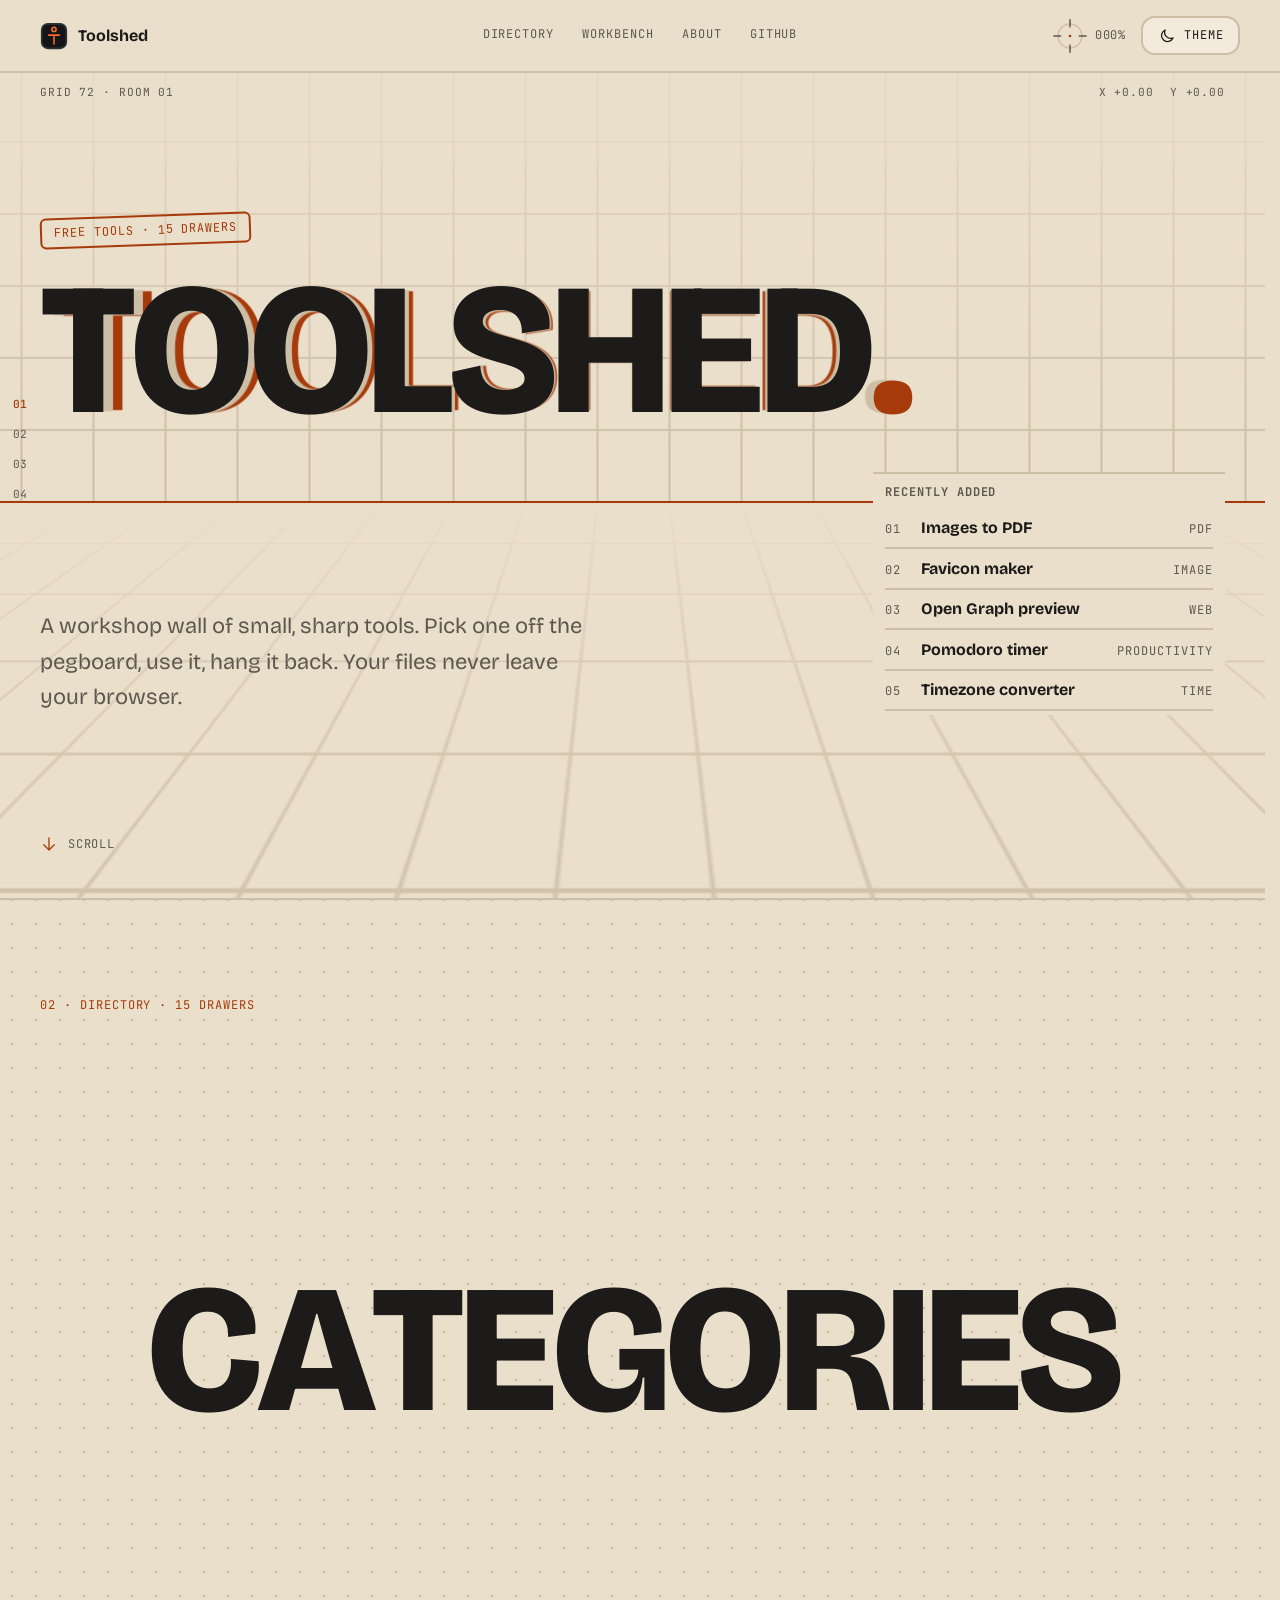
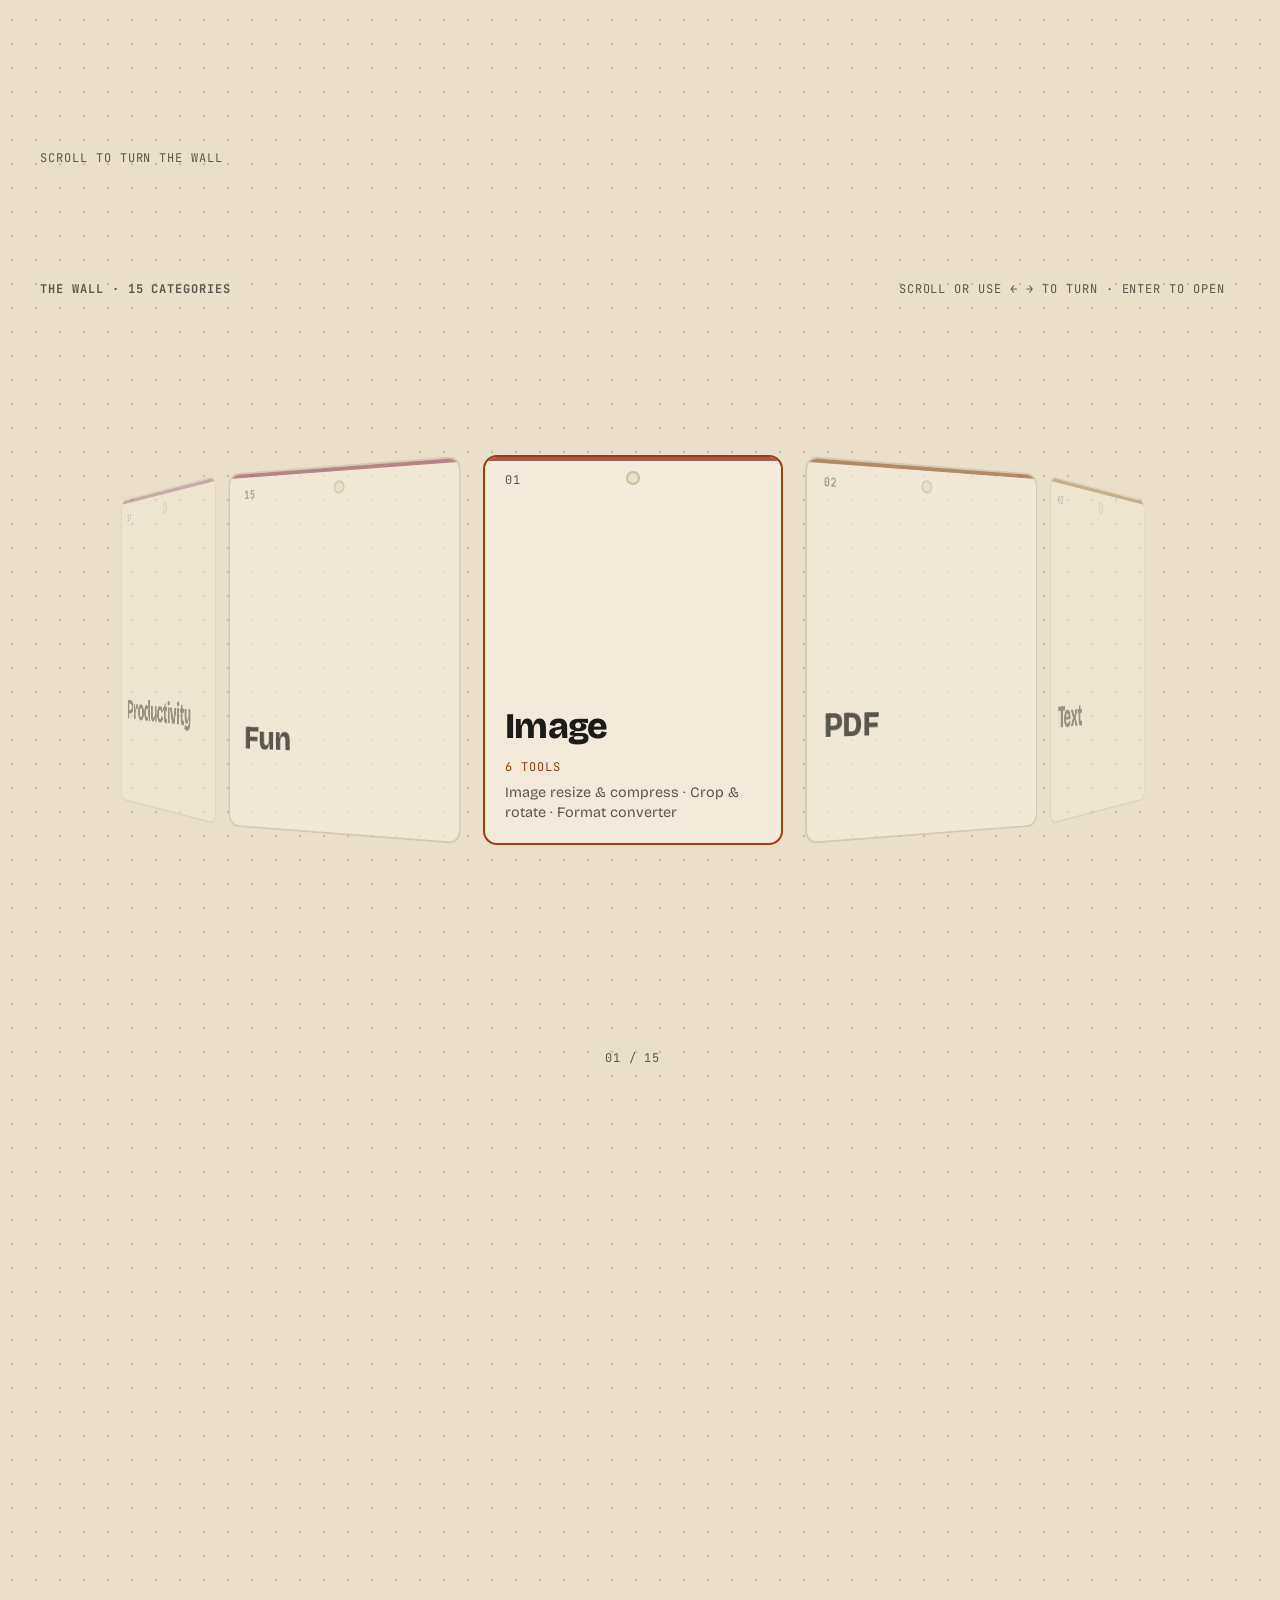
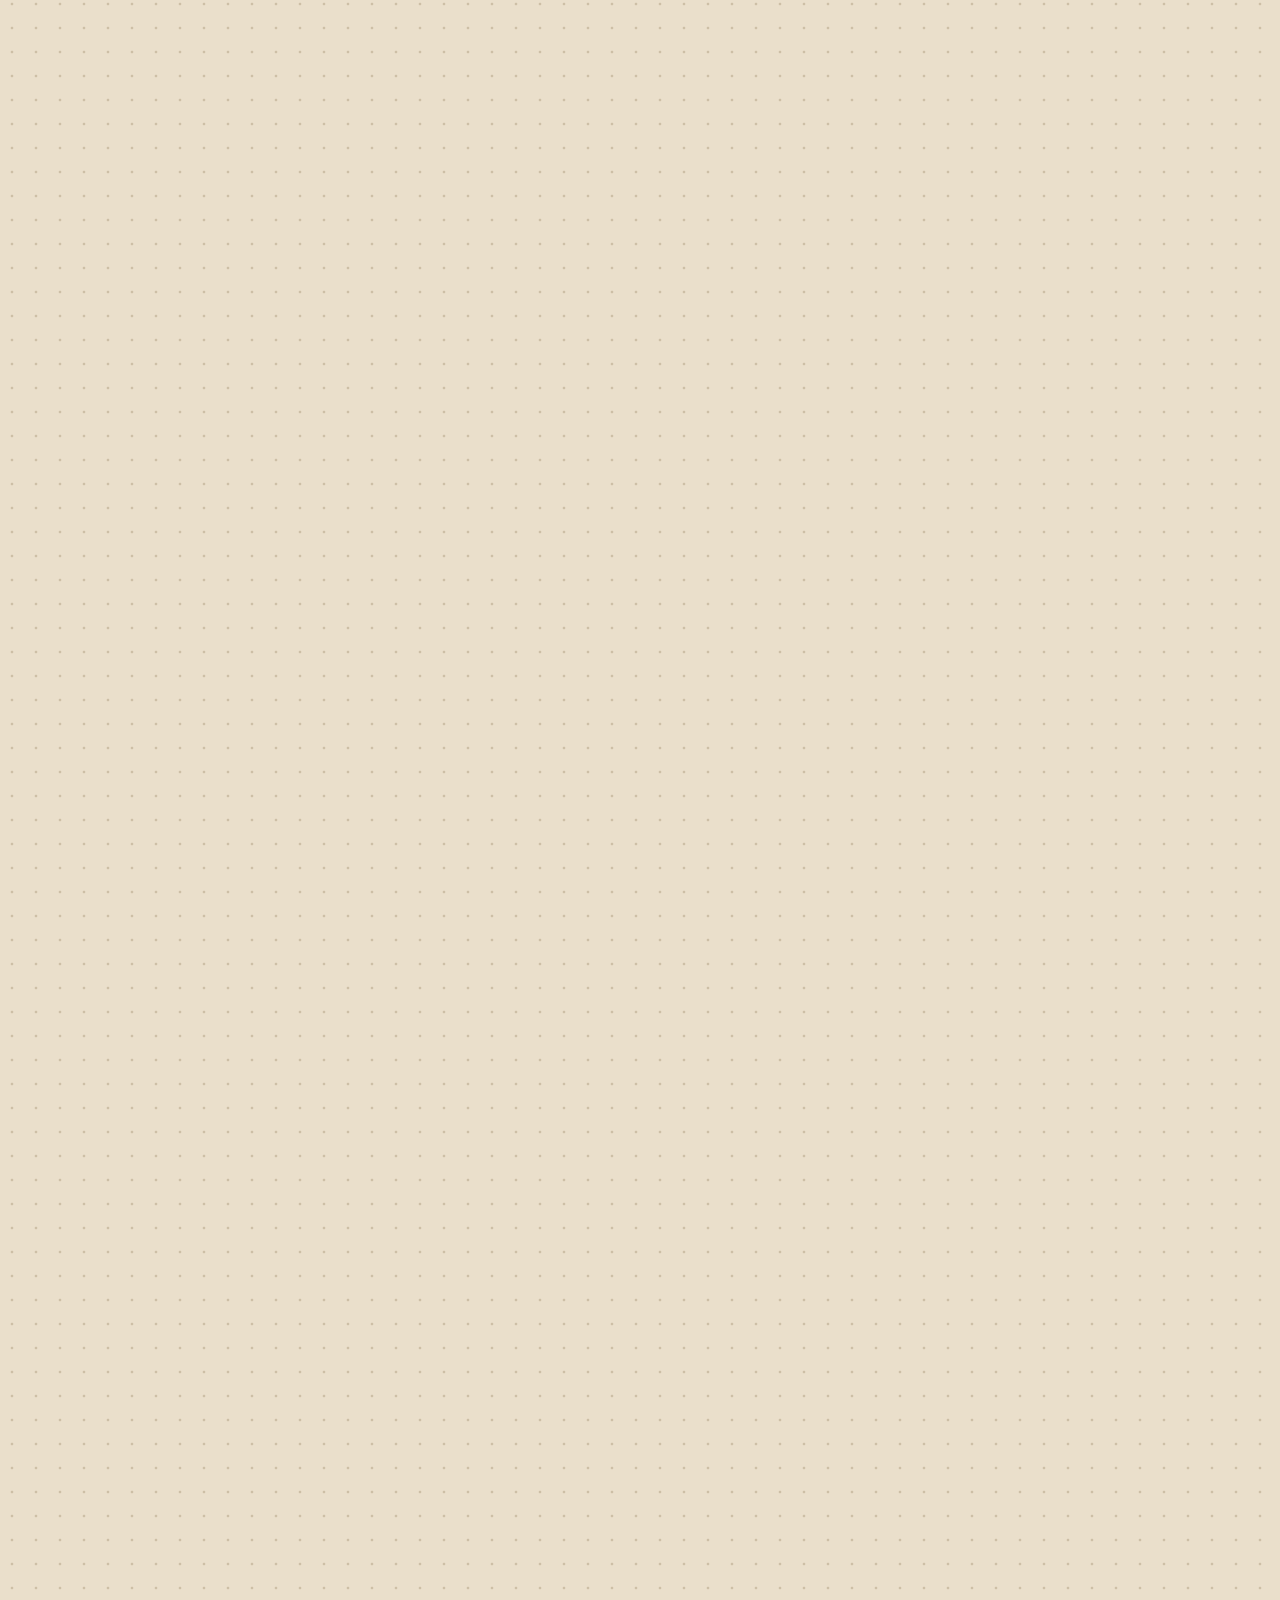
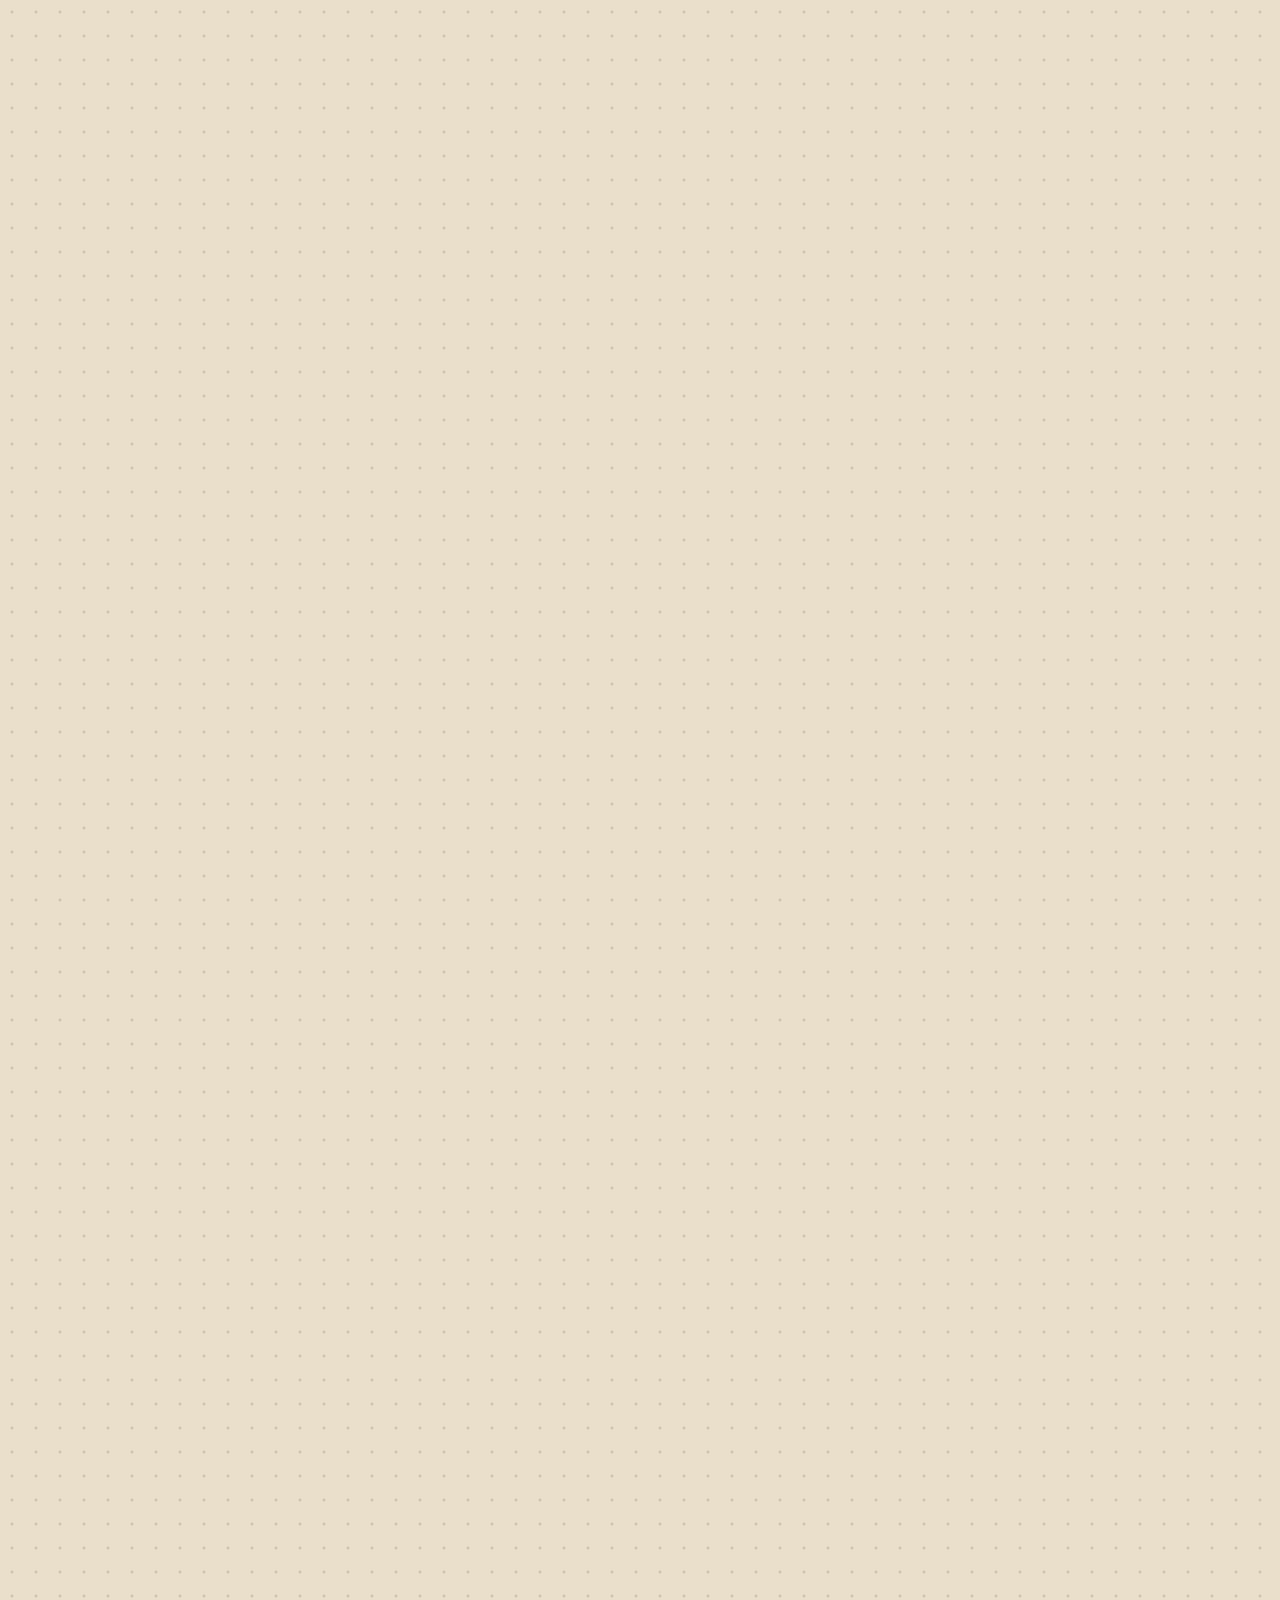
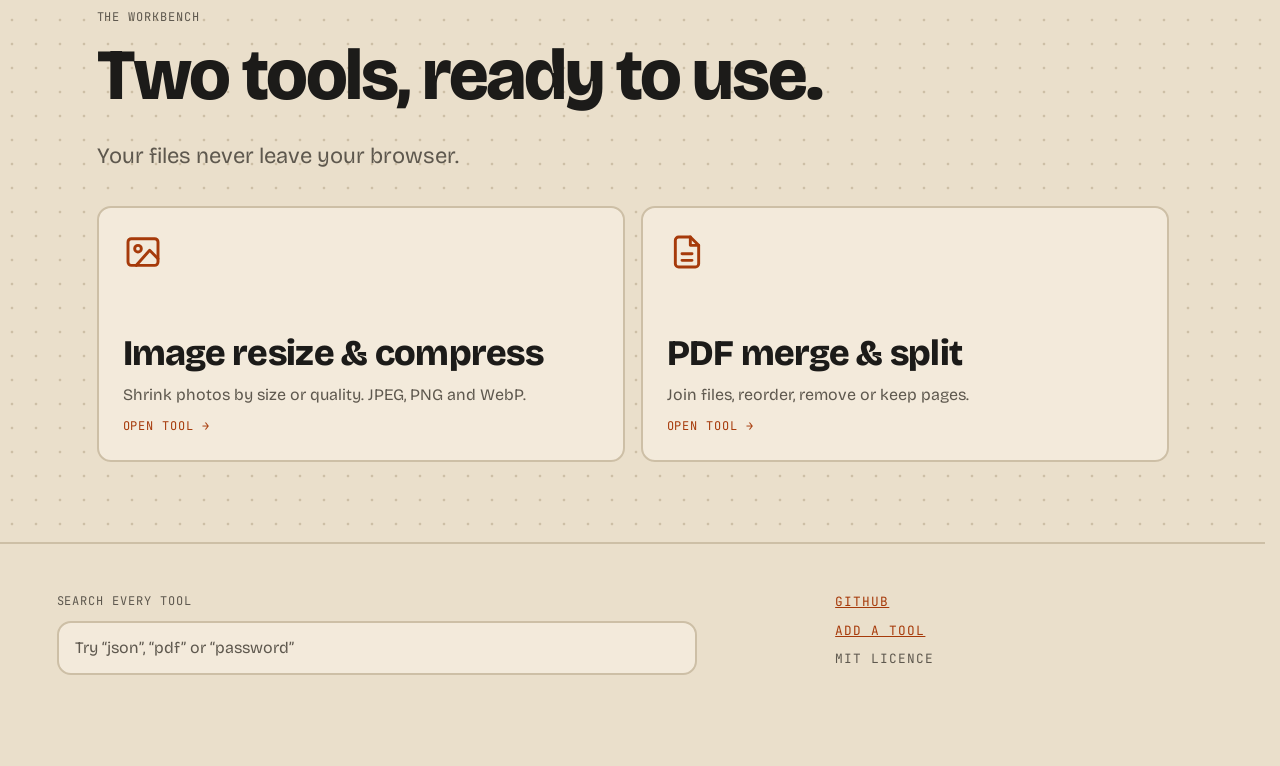
==== index.html @ 264c3fb3 "Landing page beat 3: CATEGORIES title break Per-letter Z drift, spread and fade driven by scroll pro" ====
<!doctype html>
<html lang="en">
<head>
  <meta charset="utf-8">
  <meta name="viewport" content="width=device-width, initial-scale=1">
  <title>Toolshed</title>
  <meta name="description" content="A workshop wall of free tools. Your files never leave your browser.">
  <meta name="theme-color" content="#141517">
  <meta property="og:title" content="Toolshed">
  <meta property="og:description" content="A workshop wall of free tools. Your files never leave your browser.">
  <meta property="og:type" content="website">
  <link rel="icon" href="assets/favicon.svg" type="image/svg+xml">
  <link rel="preconnect" href="https://fonts.googleapis.com">
  <link rel="preconnect" href="https://fonts.gstatic.com" crossorigin>
  <link rel="stylesheet" href="https://fonts.googleapis.com/css2?family=Bricolage+Grotesque:opsz,wght@12..96,400;12..96,700;12..96,800&amp;family=JetBrains+Mono:wght@400;500&amp;display=swap">
  <link rel="stylesheet" href="assets/css/style.css">
  <link rel="stylesheet" href="assets/css/ring.css">
  <link rel="stylesheet" href="assets/css/site.css">
  <link rel="stylesheet" href="assets/css/hud.css">
  <link rel="stylesheet" href="assets/css/hero.css">
  <link rel="stylesheet" href="assets/css/title.css">
  <script>document.documentElement.classList.add("js")</script>
  <script src="assets/js/theme.js"></script>
  <script src="assets/js/loader.js"></script>
</head>
<body>
  <a class="skip-link" href="#main">Skip to content</a>

  <div class="loader" aria-hidden="true">
    <div class="loader-hole">
      <svg viewBox="0 0 100 100">
        <circle class="loader-ring" cx="50" cy="50" r="38" pathLength="1"/>
        <path class="loader-ticks" d="M50 2v14M50 84v14M2 50h14M84 50h14"/>
      </svg>
    </div>
  </div>

  <header class="site-header has-hud">
    <a class="brand" href="#top" aria-label="Toolshed home">
      <img src="assets/favicon.svg" alt="" width="28" height="28">
      <span>Toolshed</span>
    </a>
    <nav class="hud-nav" aria-label="Primary">
      <a href="#categories">Directory</a>
      <a href="#workbench">Workbench</a>
      <a href="#about">About</a>
      <a href="https://github.com/Abhinav1241/toolshed" rel="noopener">GitHub</a>
    </nav>
    <div class="hud-right">
      <div class="crosshair" aria-hidden="true" data-crosshair>
        <svg viewBox="0 0 40 40">
          <circle class="ch-track" cx="20" cy="20" r="14"/>
          <circle class="ch-progress" cx="20" cy="20" r="14" pathLength="1" transform="rotate(-90 20 20)"/>
          <path class="ch-ticks" d="M20 1v8M20 31v8M1 20h8M31 20h8"/>
          <circle class="ch-dot" cx="20" cy="20" r="1.6"/>
        </svg>
        <span class="ch-pct" data-scroll-pct>000%</span>
      </div>
      <button class="theme-toggle" type="button" data-theme-toggle aria-pressed="false" aria-label="Switch theme">
        <svg class="icon-sun" viewBox="0 0 24 24" aria-hidden="true"><circle cx="12" cy="12" r="4"/><path d="M12 2v2M12 20v2M2 12h2M20 12h2M4.9 4.9l1.4 1.4M17.7 17.7l1.4 1.4M4.9 19.1l1.4-1.4M17.7 6.3l1.4-1.4"/></svg>
        <svg class="icon-moon" viewBox="0 0 24 24" aria-hidden="true"><path d="M20 14.5A8 8 0 0 1 9.5 4a8 8 0 1 0 10.5 10.5z"/></svg>
        <span>Theme</span>
      </button>
    </div>
    <nav class="hud-index" aria-label="Sections" data-hud-index></nav>
  </header>

  <main id="main">
    <section class="intro hero" id="top" data-section="Intro" aria-labelledby="site-title">
      <div class="room" aria-hidden="true">
        <div class="wall"></div>
        <div class="floor"></div>
      </div>
      <p class="coord coord-tl" aria-hidden="true">Grid 72 &middot; Room 01</p>
      <p class="coord coord-tr" aria-hidden="true" data-coord>X +0.00 &nbsp;Y +0.00</p>

      <div class="hero-stage" data-hero>
        <p class="stamp label">Free tools &middot; 15 drawers</p>
        <h1 class="wordmark" id="site-title" data-wordmark>
          <span class="sr-only">Toolshed</span>
          <span class="slab" aria-hidden="true" data-t="T" style="--k:0"><span class="face">T</span></span><span class="slab" aria-hidden="true" data-t="O" style="--k:1"><span class="face">O</span></span><span class="slab" aria-hidden="true" data-t="O" style="--k:2"><span class="face">O</span></span><span class="slab" aria-hidden="true" data-t="L" style="--k:3"><span class="face">L</span></span><span class="slab" aria-hidden="true" data-t="S" style="--k:4"><span class="face">S</span></span><span class="slab" aria-hidden="true" data-t="H" style="--k:5"><span class="face">H</span></span><span class="slab" aria-hidden="true" data-t="E" style="--k:6"><span class="face">E</span></span><span class="slab" aria-hidden="true" data-t="D" style="--k:7"><span class="face">D</span></span><span class="slab slab-dot" aria-hidden="true" data-t="." style="--k:8"><span class="face">.</span></span>
        </h1>
        <div class="hero-row">
          <p class="pitch">A workshop wall of small, sharp tools. Pick one off the pegboard, use it, hang it back. Your files never leave your browser.</p>
          <aside class="recent" aria-labelledby="recent-title">
            <h2 class="label recent-title" id="recent-title">Recently added</h2>
            <ol class="recent-list" data-recent>
              <li><a href="tools/tool.html?id=images-to-pdf"><span class="label n">01</span><span class="name">Images to PDF</span><span class="label cat">PDF</span></a></li>
              <li><a href="tools/tool.html?id=favicon-maker"><span class="label n">02</span><span class="name">Favicon maker</span><span class="label cat">Image</span></a></li>
              <li><a href="tools/tool.html?id=open-graph-preview"><span class="label n">03</span><span class="name">Open Graph preview</span><span class="label cat">Web</span></a></li>
              <li><a href="tools/tool.html?id=pomodoro-timer"><span class="label n">04</span><span class="name">Pomodoro timer</span><span class="label cat">Productivity</span></a></li>
              <li><a href="tools/tool.html?id=timezone-converter"><span class="label n">05</span><span class="name">Timezone converter</span><span class="label cat">Time</span></a></li>
            </ol>
          </aside>
        </div>
      </div>

      <p class="scroll-hint label">
        <svg viewBox="0 0 24 24" aria-hidden="true"><path d="M12 4v16M5 13l7 7 7-7"/></svg>
        Scroll
      </p>
    </section>

    <section class="title-break" aria-hidden="true" data-title-break>
      <div class="tb-stage">
        <p class="label tb-label">02 &middot; Directory &middot; 15 drawers</p>
        <p class="tb-word"><span class="tl" style="--dx:-34vw;--dy:-7vh;--dz:520px;--rx:-24deg;--ry:18deg">C</span><span class="tl" style="--dx:-27vw;--dy:5vh;--dz:330px;--rx:18deg;--ry:-12deg">A</span><span class="tl" style="--dx:-20vw;--dy:-4vh;--dz:610px;--rx:-14deg;--ry:10deg">T</span><span class="tl" style="--dx:-12vw;--dy:8vh;--dz:260px;--rx:22deg;--ry:-20deg">E</span><span class="tl" style="--dx:-4vw;--dy:-8vh;--dz:470px;--rx:-10deg;--ry:14deg">G</span><span class="tl" style="--dx:4vw;--dy:7vh;--dz:560px;--rx:16deg;--ry:-16deg">O</span><span class="tl" style="--dx:12vw;--dy:-5vh;--dz:300px;--rx:-20deg;--ry:12deg">R</span><span class="tl" style="--dx:20vw;--dy:6vh;--dz:640px;--rx:12deg;--ry:-10deg">I</span><span class="tl" style="--dx:27vw;--dy:-7vh;--dz:380px;--rx:-16deg;--ry:20deg">E</span><span class="tl" style="--dx:34vw;--dy:4vh;--dz:500px;--rx:20deg;--ry:-14deg">S</span></p>
        <p class="label tb-hint">Scroll to turn the wall</p>
      </div>
    </section>

    <section class="ring-section" id="categories" data-section="Directory" data-ring-section aria-labelledby="ring-title">
      <div class="ring-stage">
        <div class="ring-head">
          <h2 class="ring-title label" id="ring-title">The wall &middot; 15 categories</h2>
          <p class="ring-hint label" aria-hidden="true">Scroll or use &larr; &rarr; to turn &middot; Enter to open</p>
        </div>
        <ol class="ring" data-ring aria-label="Categories">
        <li class="panel-item" style="--i:0;--hue:30">
          <button class="panel" type="button" data-category="image" data-count="6">
            <span class="panel-hole" aria-hidden="true"></span>
            <span class="panel-stripe" aria-hidden="true"></span>
            <span class="label panel-num" aria-hidden="true">01</span>
            <span class="panel-name">Image</span>
            <span class="panel-extra">
              <span class="label panel-count">6 tools</span>
              <span class="panel-samples">Image resize &amp; compress · Crop &amp; rotate · Format converter</span>
            </span>
          </button>
        </li>
        <li class="panel-item" style="--i:1;--hue:54">
          <button class="panel" type="button" data-category="pdf" data-count="5">
            <span class="panel-hole" aria-hidden="true"></span>
            <span class="panel-stripe" aria-hidden="true"></span>
            <span class="label panel-num" aria-hidden="true">02</span>
            <span class="panel-name">PDF</span>
            <span class="panel-extra">
              <span class="label panel-count">5 tools</span>
              <span class="panel-samples">PDF merge &amp; split · Reorder pages · Extract pages</span>
            </span>
          </button>
        </li>
        <li class="panel-item" style="--i:2;--hue:78">
          <button class="panel" type="button" data-category="text" data-count="5">
            <span class="panel-hole" aria-hidden="true"></span>
            <span class="panel-stripe" aria-hidden="true"></span>
            <span class="label panel-num" aria-hidden="true">03</span>
            <span class="panel-name">Text</span>
            <span class="panel-extra">
              <span class="label panel-count">5 tools</span>
              <span class="panel-samples">Word counter · Case converter · Diff checker</span>
            </span>
          </button>
        </li>
        <li class="panel-item" style="--i:3;--hue:102">
          <button class="panel" type="button" data-category="developer" data-count="6">
            <span class="panel-hole" aria-hidden="true"></span>
            <span class="panel-stripe" aria-hidden="true"></span>
            <span class="label panel-num" aria-hidden="true">04</span>
            <span class="panel-name">Developer</span>
            <span class="panel-extra">
              <span class="label panel-count">6 tools</span>
              <span class="panel-samples">JSON formatter · Regex tester · Cron explainer</span>
            </span>
          </button>
        </li>
        <li class="panel-item" style="--i:4;--hue:126">
          <button class="panel" type="button" data-category="data" data-count="4">
            <span class="panel-hole" aria-hidden="true"></span>
            <span class="panel-stripe" aria-hidden="true"></span>
            <span class="label panel-num" aria-hidden="true">05</span>
            <span class="panel-name">Data</span>
            <span class="panel-extra">
              <span class="label panel-count">4 tools</span>
              <span class="panel-samples">CSV to JSON · JSON to CSV · YAML to JSON</span>
            </span>
          </button>
        </li>
        <li class="panel-item" style="--i:5;--hue:150">
          <button class="panel" type="button" data-category="colour" data-count="4">
            <span class="panel-hole" aria-hidden="true"></span>
            <span class="panel-stripe" aria-hidden="true"></span>
            <span class="label panel-num" aria-hidden="true">06</span>
            <span class="panel-name">Colour</span>
            <span class="panel-extra">
              <span class="label panel-count">4 tools</span>
              <span class="panel-samples">Palette maker · Contrast checker · Gradient picker</span>
            </span>
          </button>
        </li>
        <li class="panel-item" style="--i:6;--hue:174">
          <button class="panel" type="button" data-category="calculators" data-count="4">
            <span class="panel-hole" aria-hidden="true"></span>
            <span class="panel-stripe" aria-hidden="true"></span>
            <span class="label panel-num" aria-hidden="true">07</span>
            <span class="panel-name">Calculators</span>
            <span class="panel-extra">
              <span class="label panel-count">4 tools</span>
              <span class="panel-samples">Percentage calculator · Tip splitter · Loan calculator</span>
            </span>
          </button>
        </li>
        <li class="panel-item" style="--i:7;--hue:198">
          <button class="panel" type="button" data-category="converters" data-count="4">
            <span class="panel-hole" aria-hidden="true"></span>
            <span class="panel-stripe" aria-hidden="true"></span>
            <span class="label panel-num" aria-hidden="true">08</span>
            <span class="panel-name">Converters</span>
            <span class="panel-extra">
              <span class="label panel-count">4 tools</span>
              <span class="panel-samples">Unit converter · Temperature converter · Number bases</span>
            </span>
          </button>
        </li>
        <li class="panel-item" style="--i:8;--hue:222">
          <button class="panel" type="button" data-category="time" data-count="4">
            <span class="panel-hole" aria-hidden="true"></span>
            <span class="panel-stripe" aria-hidden="true"></span>
            <span class="label panel-num" aria-hidden="true">09</span>
            <span class="panel-name">Time</span>
            <span class="panel-extra">
              <span class="label panel-count">4 tools</span>
              <span class="panel-samples">Timezone converter · Date difference · Countdown timer</span>
            </span>
          </button>
        </li>
        <li class="panel-item" style="--i:9;--hue:246">
          <button class="panel" type="button" data-category="security" data-count="4">
            <span class="panel-hole" aria-hidden="true"></span>
            <span class="panel-stripe" aria-hidden="true"></span>
            <span class="label panel-num" aria-hidden="true">10</span>
            <span class="panel-name">Security</span>
            <span class="panel-extra">
              <span class="label panel-count">4 tools</span>
              <span class="panel-samples">Password generator · Hash generator · Passphrase maker</span>
            </span>
          </button>
        </li>
        <li class="panel-item" style="--i:10;--hue:270">
          <button class="panel" type="button" data-category="encoding" data-count="4">
            <span class="panel-hole" aria-hidden="true"></span>
            <span class="panel-stripe" aria-hidden="true"></span>
            <span class="label panel-num" aria-hidden="true">11</span>
            <span class="panel-name">Encoding</span>
            <span class="panel-extra">
              <span class="label panel-count">4 tools</span>
              <span class="panel-samples">Base64 · URL encode &amp; decode · HTML entities</span>
            </span>
          </button>
        </li>
        <li class="panel-item" style="--i:11;--hue:294">
          <button class="panel" type="button" data-category="math" data-count="4">
            <span class="panel-hole" aria-hidden="true"></span>
            <span class="panel-stripe" aria-hidden="true"></span>
            <span class="label panel-num" aria-hidden="true">12</span>
            <span class="panel-name">Math</span>
            <span class="panel-extra">
              <span class="label panel-count">4 tools</span>
              <span class="panel-samples">Fractions · Prime checker · Statistics</span>
            </span>
          </button>
        </li>
        <li class="panel-item" style="--i:12;--hue:318">
          <button class="panel" type="button" data-category="web" data-count="4">
            <span class="panel-hole" aria-hidden="true"></span>
            <span class="panel-stripe" aria-hidden="true"></span>
            <span class="label panel-num" aria-hidden="true">13</span>
            <span class="panel-name">Web</span>
            <span class="panel-extra">
              <span class="label panel-count">4 tools</span>
              <span class="panel-samples">Meta tag builder · Slugify · UTM builder</span>
            </span>
          </button>
        </li>
        <li class="panel-item" style="--i:13;--hue:342">
          <button class="panel" type="button" data-category="productivity" data-count="4">
            <span class="panel-hole" aria-hidden="true"></span>
            <span class="panel-stripe" aria-hidden="true"></span>
            <span class="label panel-num" aria-hidden="true">14</span>
            <span class="panel-name">Productivity</span>
            <span class="panel-extra">
              <span class="label panel-count">4 tools</span>
              <span class="panel-samples">Pomodoro timer · Checklist · Notepad</span>
            </span>
          </button>
        </li>
        <li class="panel-item" style="--i:14;--hue:366">
          <button class="panel" type="button" data-category="fun" data-count="4">
            <span class="panel-hole" aria-hidden="true"></span>
            <span class="panel-stripe" aria-hidden="true"></span>
            <span class="label panel-num" aria-hidden="true">15</span>
            <span class="panel-name">Fun</span>
            <span class="panel-extra">
              <span class="label panel-count">4 tools</span>
              <span class="panel-samples">Dice roller · Coin flip · Random picker</span>
            </span>
          </button>
        </li>
        </ol>
        <p class="ring-index label" aria-hidden="true"><span data-ring-current>01</span> / 15</p>
      </div>
    </section>

    <section class="workbench" id="workbench" data-section="Workbench" aria-labelledby="wb-title">
      <p class="label">The workbench</p>
      <h2 class="wb-title" id="wb-title">Two tools, ready to use.</h2>
      <p class="pitch">Your files never leave your browser.</p>
      <div class="wb-tiles">
        <a class="wb-tile" href="tools/image.html">
          <svg viewBox="0 0 24 24" aria-hidden="true"><rect x="3" y="4" width="18" height="16" rx="2"/><circle cx="9" cy="10" r="2"/><path d="M21 16l-5-5-8 9"/></svg>
          <span class="wb-name">Image resize &amp; compress</span>
          <span class="wb-desc">Shrink photos by size or quality. JPEG, PNG and WebP.</span>
          <span class="label wb-go">Open tool &rarr;</span>
        </a>
        <a class="wb-tile" href="tools/pdf.html">
          <svg viewBox="0 0 24 24" aria-hidden="true"><path d="M14 3H7a2 2 0 0 0-2 2v14a2 2 0 0 0 2 2h10a2 2 0 0 0 2-2V8z"/><path d="M14 3v5h5M9 13h6M9 17h6"/></svg>
          <span class="wb-name">PDF merge &amp; split</span>
          <span class="wb-desc">Join files, reorder, remove or keep pages.</span>
          <span class="label wb-go">Open tool &rarr;</span>
        </a>
      </div>
    </section>
  </main>

  <footer class="site-footer" id="about" data-section="About" data-footer>
    <div class="footer-inner">
      <div class="footer-search">
        <label class="label" for="all-search">Search every tool</label>
        <input class="cv-search" id="all-search" type="search" data-all-search placeholder="Try &ldquo;json&rdquo;, &ldquo;pdf&rdquo; or &ldquo;password&rdquo;" autocomplete="off" spellcheck="false">
        <p class="label" role="status" aria-live="polite" data-all-status></p>
        <ul class="all-results" data-all-results></ul>
      </div>
      <nav class="footer-links" aria-label="Project">
        <a href="https://github.com/Abhinav1241/toolshed">GitHub</a>
        <a href="https://github.com/Abhinav1241/toolshed/blob/main/data/tools.js">Add a tool</a>
        <span>MIT licence</span>
      </nav>
    </div>
  </footer>

  <div class="category-view" data-category-view hidden role="dialog" aria-modal="true" aria-labelledby="cv-title">
    <div class="cv-stripe" aria-hidden="true"></div>
    <button class="cv-back" type="button" data-category-close>
      <svg viewBox="0 0 24 24" aria-hidden="true"><path d="M19 12H5M11 6l-6 6 6 6"/></svg>
      <span>Back to the wall</span>
    </button>
    <div class="cv-inner">
      <p class="label" data-cv-count></p>
      <h2 class="cv-title" id="cv-title" data-cv-title></h2>
      <p class="pitch" data-cv-blurb></p>
      <div class="cv-tools">
        <label class="label" for="cv-search">Search this drawer</label>
        <input class="cv-search" id="cv-search" type="search" data-cv-search placeholder="Type to filter" autocomplete="off" spellcheck="false">
        <div class="chips" role="group" aria-label="Filter by tag" data-cv-chips></div>
      </div>
      <p class="label cv-status" role="status" aria-live="polite" data-cv-status></p>
      <ul class="tool-grid" data-cv-grid></ul>
    </div>
  </div>
  <script src="data/tools.js"></script>
  <script src="assets/js/category.js" defer></script>
  <script src="assets/js/site-search.js" defer></script>
  <script src="assets/js/hud.js" defer></script>
  <script src="assets/js/ring.js" defer></script>
</body>
</html>
---- assets/css/style.css ----
/* Toolshed — "Pegboard" tokens (see DESIGN_BRIEF.md §3) */
:root {
  color-scheme: dark;
  --bg: #141517;
  --surface: #1d1f22;
  --line: #2e3135;
  --text: #ece8e1;
  --muted: #9c978e;
  --accent: #ff6b2c;
  --accent-ink: #141517;

  --font-display: 'Bricolage Grotesque', system-ui, sans-serif;
  --font-mono: 'JetBrains Mono', ui-monospace, 'Cascadia Mono', Consolas, monospace;
}

@media (prefers-color-scheme: light) {
  :root:not([data-theme='dark']) {
    color-scheme: light;
    --bg: #eadfcb;
    --surface: #f3eadb;
    --line: #cdbfa6;
    --text: #1c1b19;
    --muted: #5e584e;
    --accent: #a63a0a;
    --accent-ink: #ffffff;
  }
}

:root[data-theme='light'] {
  color-scheme: light;
  --bg: #eadfcb;
  --surface: #f3eadb;
  --line: #cdbfa6;
  --text: #1c1b19;
  --muted: #5e584e;
  --accent: #a63a0a;
  --accent-ink: #ffffff;
}

*,
*::before,
*::after {
  box-sizing: border-box;
}

html {
  background: var(--bg);
}

body {
  margin: 0;
  min-height: 100vh;
  background: radial-gradient(var(--line) 1.5px, transparent 1.6px) 0 0 / 24px 24px, var(--bg);
  color: var(--text);
  font-family: var(--font-display);
  font-size: 1rem;
  line-height: 1.6;
  -webkit-font-smoothing: antialiased;
}

a {
  color: var(--accent);
}

:focus-visible {
  outline: 3px solid var(--accent);
  outline-offset: 3px;
}

.sr-only {
  position: absolute;
  width: 1px;
  height: 1px;
  margin: -1px;
  padding: 0;
  overflow: hidden;
  clip: rect(0 0 0 0);
  white-space: nowrap;
  border: 0;
}

.label {
  font-family: var(--font-mono);
  font-size: 0.75rem;
  text-transform: uppercase;
  letter-spacing: 0.08em;
  color: var(--muted);
}

.skip-link {
  position: absolute;
  left: 1rem;
  top: -4rem;
  padding: 0.5rem 1rem;
  background: var(--accent);
  color: var(--accent-ink);
  border-radius: 8px;
  z-index: 20;
}

.skip-link:focus {
  top: 1rem;
}

/* Header */
.site-header {
  position: fixed;
  inset: 0 0 auto 0;
  z-index: 10;
  display: flex;
  align-items: center;
  justify-content: space-between;
  padding: 1rem clamp(1rem, 4vw, 2.5rem);
}

.brand {
  display: inline-flex;
  align-items: center;
  gap: 0.6rem;
  color: var(--text);
  text-decoration: none;
  font-weight: 700;
}

.brand img {
  width: 28px;
  height: 28px;
}

.theme-toggle {
  display: inline-flex;
  align-items: center;
  gap: 0.5rem;
  padding: 0.5rem 0.9rem;
  background: var(--surface);
  color: var(--text);
  border: 2px solid var(--line);
  border-radius: 14px;
  font: inherit;
  font-family: var(--font-mono);
  font-size: 0.75rem;
  text-transform: uppercase;
  letter-spacing: 0.08em;
  cursor: pointer;
}

.theme-toggle:hover {
  border-color: var(--accent);
}

.theme-toggle svg {
  width: 18px;
  height: 18px;
  fill: none;
  stroke: currentColor;
  stroke-width: 1.75;
  stroke-linecap: round;
  stroke-linejoin: round;
}

/* Show the icon for the theme you would switch to */
.theme-toggle .icon-sun {
  display: none;
}
:root[data-theme='dark'] .theme-toggle .icon-sun,
:root:not([data-theme]) .theme-toggle .icon-sun {
  display: block;
}
:root[data-theme='dark'] .theme-toggle .icon-moon,
:root:not([data-theme]) .theme-toggle .icon-moon {
  display: none;
}
@media (prefers-color-scheme: light) {
  :root:not([data-theme]) .theme-toggle .icon-sun {
    display: none;
  }
  :root:not([data-theme]) .theme-toggle .icon-moon {
    display: block;
  }
}

/* Intro */
.intro {
  position: relative;
  min-height: 100vh;
  min-height: 100svh;
  display: flex;
  flex-direction: column;
  justify-content: center;
  padding: 6rem clamp(1rem, 4vw, 2.5rem) 5rem;
}

.intro-inner {
  max-width: 72rem;
}

.stamp {
  display: inline-block;
  margin: 0 0 1.5rem;
  padding: 0.25rem 0.75rem;
  border: 2px solid var(--accent);
  border-radius: 6px;
  color: var(--accent);
  transform: rotate(-2deg);
}

.title {
  margin: 0;
  font-size: clamp(3rem, 12vw, 9rem);
  font-weight: 800;
  font-stretch: 100%;
  line-height: 0.95;
  letter-spacing: -0.03em;
}

.title .dot {
  color: var(--accent);
}

.pitch {
  max-width: 34rem;
  margin: 1.75rem 0 0;
  font-size: clamp(1.125rem, 2vw, 1.375rem);
  color: var(--muted);
}

.scroll-hint {
  position: absolute;
  left: clamp(1rem, 4vw, 2.5rem);
  bottom: 2rem;
  display: inline-flex;
  align-items: center;
  gap: 0.6rem;
}

.scroll-hint svg {
  width: 18px;
  height: 18px;
  fill: none;
  stroke: var(--accent);
  stroke-width: 1.75;
  stroke-linecap: round;
  stroke-linejoin: round;
  animation: nudge 1.8s ease-in-out infinite;
}

@keyframes nudge {
  50% {
    transform: translateY(5px);
  }
}

@media (prefers-reduced-motion: reduce) {
  .scroll-hint svg {
    animation: none;
  }
}
---- assets/css/ring.css ----
/* M2: category ring, panels, category view */
:root {
  --tint-l: 0.72;
  --tint-c: 0.09;
}
@media (prefers-color-scheme: light) {
  :root:not([data-theme='dark']) {
    --tint-l: 0.55;
  }
}
:root[data-theme='light'] {
  --tint-l: 0.55;
}

html {
  scrollbar-gutter: stable;
}

[hidden] {
  display: none !important;
}

/* Base = flat grid (no JS, reduced motion) */
.ring-section {
  padding: 5rem clamp(1rem, 4vw, 2.5rem) 4rem;
}

.ring-head {
  margin-bottom: 1.5rem;
}

.ring-title {
  margin: 0;
}

.ring-hint,
.ring-index {
  display: none;
  margin: 0;
}

.ring {
  list-style: none;
  margin: 0;
  padding: 0;
  display: grid;
  grid-template-columns: repeat(auto-fill, minmax(220px, 1fr));
  gap: 1rem;
}

.panel-item {
  display: block;
}

.panel {
  position: relative;
  display: flex;
  flex-direction: column;
  width: 100%;
  height: 100%;
  min-height: 15rem;
  padding: 2.5rem 1.25rem 1.25rem;
  text-align: left;
  background: var(--surface);
  color: var(--text);
  border: 2px solid var(--line);
  border-radius: 14px;
  font: inherit;
  cursor: pointer;
  overflow: hidden;
}

.panel:hover {
  border-color: var(--accent);
}

.panel-stripe {
  position: absolute;
  inset: 0 0 auto 0;
  height: 4px;
  background: oklch(var(--tint-l) var(--tint-c) var(--hue));
}

.panel-hole {
  position: absolute;
  top: 0.9rem;
  left: 50%;
  width: 14px;
  height: 14px;
  margin-left: -7px;
  border: 2px solid var(--line);
  border-radius: 50%;
  background: var(--bg);
}

.panel-num {
  position: absolute;
  top: 0.9rem;
  left: 1.25rem;
}

.panel-name {
  margin-top: auto;
  font-size: clamp(1.5rem, 3vw, 2.25rem);
  font-weight: 800;
  line-height: 1.05;
  letter-spacing: -0.02em;
}

.panel-extra {
  display: flex;
  flex-direction: column;
  gap: 0.35rem;
  margin-top: 0.75rem;
}

.panel-count {
  color: var(--accent);
}

.panel-samples {
  color: var(--muted);
  font-size: 0.9rem;
  line-height: 1.4;
}

/* 3D ring (motion allowed + JS) */
@media (prefers-reduced-motion: no-preference) {
  html.js .ring-section {
    padding: 0;
    height: 500vh;
  }

  html.js .ring-stage {
    position: sticky;
    top: 0;
    height: 100vh;
    height: 100svh;
    overflow: hidden;
    perspective: 1200px;
    display: grid;
    place-items: center;
  }

  html.js .ring-head {
    position: absolute;
    top: 5rem;
    left: clamp(1rem, 4vw, 2.5rem);
    right: clamp(1rem, 4vw, 2.5rem);
    margin: 0;
    display: flex;
    flex-wrap: wrap;
    justify-content: space-between;
    gap: 0.5rem;
  }

  html.js .ring-hint {
    display: block;
  }

  html.js .ring-index {
    display: block;
    position: absolute;
    bottom: 2rem;
    left: 0;
    right: 0;
    text-align: center;
  }

  html.js .ring {
    --pw: clamp(220px, 78vw, 300px);
    --radius: 700px;
    display: block;
    position: relative;
    width: var(--pw);
    height: calc(var(--pw) * 1.3);
    transform-style: preserve-3d;
    transform: translateZ(calc(var(--radius) * -1)) rotateY(calc(var(--angle, 0) * 1deg));
    will-change: transform;
  }

  html.js .panel-item {
    position: absolute;
    inset: 0;
    transform: rotateY(calc(var(--i) * 24deg)) translateZ(var(--radius));
    backface-visibility: hidden;
  }

  html.js .panel {
    min-height: 0;
  }

  html.js .panel-extra {
    opacity: 0;
    transition: opacity 0.25s;
  }

  html.js .panel-item.is-front .panel {
    border-color: var(--accent);
  }

  html.js .panel-item.is-front .panel-extra {
    opacity: 1;
  }
}

/* Category view (full-screen overlay) */
.category-view {
  position: fixed;
  inset: 0;
  z-index: 30;
  padding: 5rem clamp(1rem, 4vw, 2.5rem) 3rem;
  background: radial-gradient(var(--line) 1.5px, transparent 1.6px) 0 0 / 24px 24px, var(--bg);
  overflow-y: auto;
}

.cv-inner {
  max-width: 72rem;
  margin: 0 auto;
}

.cv-inner > .label:first-child {
  margin: 1rem 0 0;
}

.cv-tools {
  margin-top: 2rem;
  display: flex;
  flex-direction: column;
  gap: 0.6rem;
  max-width: 40rem;
}

.cv-search {
  width: 100%;
  padding: 0.75rem 1rem;
  background: var(--surface);
  color: var(--text);
  border: 2px solid var(--line);
  border-radius: 14px;
  font: inherit;
}

.cv-search::placeholder {
  color: var(--muted);
}

.cv-search:focus-visible {
  border-color: var(--accent);
}

.chips {
  display: flex;
  flex-wrap: wrap;
  gap: 0.5rem;
}

.chip {
  padding: 0.3rem 0.7rem;
  background: transparent;
  color: var(--muted);
  border: 2px solid var(--line);
  border-radius: 999px;
  font-family: var(--font-mono);
  font-size: 0.75rem;
  letter-spacing: 0.04em;
  cursor: pointer;
}

.chip:hover {
  border-color: var(--accent);
}

.chip[aria-pressed='true'] {
  background: var(--accent);
  border-color: var(--accent);
  color: var(--accent-ink);
}

.cv-status {
  margin: 1.5rem 0 0.75rem;
}

.tool-grid {
  list-style: none;
  margin: 0;
  padding: 0;
  display: grid;
  grid-template-columns: repeat(auto-fill, minmax(260px, 1fr));
  gap: 1rem;
}

.tool-card {
  display: flex;
  gap: 0.9rem;
  padding: 1rem;
  background: var(--surface);
  border: 2px solid var(--line);
  border-radius: 14px;
}

.monogram {
  flex: none;
  display: grid;
  place-items: center;
  width: 2.75rem;
  height: 2.75rem;
  border-radius: 10px;
  background: oklch(0.82 var(--tint-c) var(--hue, 30));
  color: #141517;
  font-family: var(--font-mono);
  font-weight: 500;
  font-size: 0.95rem;
  text-transform: uppercase;
}

.tool-body {
  min-width: 0;
}

.tool-name {
  margin: 0;
  font-size: 1.1rem;
  line-height: 1.25;
}

.tool-name a {
  color: var(--text);
}

.tool-desc {
  margin: 0.25rem 0 0.5rem;
  color: var(--muted);
  font-size: 0.95rem;
  line-height: 1.45;
}

.tool-meta {
  margin: 0;
  font-size: 0.7rem;
}

.cv-stripe {
  position: absolute;
  inset: 0 0 auto 0;
  height: 8px;
  background: oklch(var(--tint-l) var(--tint-c) var(--hue, 30));
}

.cv-back {
  position: absolute;
  top: 1rem;
  left: clamp(1rem, 4vw, 2.5rem);
  display: inline-flex;
  align-items: center;
  gap: 0.5rem;
  padding: 0.5rem 0.9rem;
  background: var(--surface);
  color: var(--text);
  border: 2px solid var(--line);
  border-radius: 14px;
  font-family: var(--font-mono);
  font-size: 0.75rem;
  text-transform: uppercase;
  letter-spacing: 0.08em;
  cursor: pointer;
}

.cv-back:hover {
  border-color: var(--accent);
}

.cv-back svg {
  width: 18px;
  height: 18px;
  fill: none;
  stroke: currentColor;
  stroke-width: 1.75;
  stroke-linecap: round;
  stroke-linejoin: round;
}

.cv-title {
  margin: 0.25rem 0 0;
  font-size: clamp(3rem, 12vw, 9rem);
  font-weight: 800;
  line-height: 0.95;
  letter-spacing: -0.03em;
}

.category-view .pitch {
  margin-top: 1.25rem;
}

.cv-note {
  margin-top: 2rem;
}

::view-transition-group(category) {
  animation-duration: 0.45s;
  animation-timing-function: cubic-bezier(0.2, 0.7, 0.2, 1);
}

@media (prefers-reduced-motion: reduce) {
  ::view-transition-group(*),
  ::view-transition-old(*),
  ::view-transition-new(*) {
    animation: none !important;
  }
}
---- assets/css/site.css ----
/* Solid header on every page so scrolled content never runs under the controls */
.site-header {
  background: var(--bg);
  border-bottom: 2px solid var(--line);
}

/* Workbench strip and footer */
.workbench {
  padding: 6rem clamp(1rem, 4vw, 2.5rem) 5rem;
  max-width: 72rem;
  margin: 0 auto;
}

.wb-title {
  margin: 0.25rem 0 0;
  font-size: clamp(2.25rem, 7vw, 4.5rem);
  font-weight: 800;
  line-height: 1;
  letter-spacing: -0.03em;
}

.wb-tiles {
  display: grid;
  grid-template-columns: repeat(auto-fit, minmax(16rem, 1fr));
  gap: 1rem;
  margin-top: 2rem;
}

.wb-tile {
  position: relative;
  display: flex;
  flex-direction: column;
  gap: 0.6rem;
  min-height: 16rem;
  padding: 1.5rem;
  background: var(--surface);
  color: var(--text);
  border: 2px solid var(--line);
  border-radius: 14px;
  text-decoration: none;
}

.wb-tile:hover {
  border-color: var(--accent);
}

.wb-tile svg {
  width: 40px;
  height: 40px;
  fill: none;
  stroke: var(--accent);
  stroke-width: 1.75;
  stroke-linecap: round;
  stroke-linejoin: round;
}

.wb-name {
  margin-top: auto;
  font-size: clamp(1.5rem, 3vw, 2.25rem);
  font-weight: 800;
  line-height: 1.05;
  letter-spacing: -0.02em;
}

.wb-desc {
  color: var(--muted);
}

.wb-go {
  color: var(--accent);
}

/* Small reveal where scroll-driven animations exist; content is visible without it */
@supports (animation-timeline: view()) {
  @media (prefers-reduced-motion: no-preference) {
    .wb-tile {
      animation: wb-in linear both;
      animation-timeline: view();
      animation-range: entry 0% entry 60%;
    }
    @keyframes wb-in {
      from {
        opacity: 0.2;
        transform: translateY(2rem);
      }
    }
  }
}

.site-footer {
  border-top: 2px solid var(--line);
  background: var(--bg);
  padding: 3rem clamp(1rem, 4vw, 2.5rem) 3rem;
}

.footer-inner {
  max-width: 72rem;
  margin: 0 auto;
  display: grid;
  grid-template-columns: minmax(0, 2fr) minmax(0, 1fr);
  gap: 2rem;
}

.footer-search {
  display: flex;
  flex-direction: column;
  gap: 0.6rem;
  max-width: 40rem;
}

.footer-search .cv-search {
  width: 100%;
  padding: 0.75rem 1rem;
  background: var(--surface);
  color: var(--text);
  border: 2px solid var(--line);
  border-radius: 14px;
  font: inherit;
}

.footer-search .cv-search::placeholder {
  color: var(--muted);
}

.footer-search .cv-search:focus-visible {
  border-color: var(--accent);
}

.all-results {
  list-style: none;
  margin: 0;
  padding: 0;
  display: grid;
  gap: 0.5rem;
}

.all-hit {
  display: grid;
  gap: 0.15rem;
  width: 100%;
  padding: 0.7rem 0.9rem;
  text-align: left;
  background: var(--surface);
  color: var(--text);
  border: 2px solid var(--line);
  border-radius: 12px;
  font: inherit;
  text-decoration: none;
  cursor: pointer;
}

.all-hit:hover {
  border-color: var(--accent);
}

.all-name {
  font-weight: 700;
}

.all-desc {
  color: var(--muted);
  font-size: 0.9rem;
}

.footer-links {
  display: flex;
  flex-direction: column;
  align-items: flex-start;
  gap: 0.5rem;
  font-family: var(--font-mono);
  font-size: 0.8rem;
  text-transform: uppercase;
  letter-spacing: 0.08em;
}

.footer-links span {
  color: var(--muted);
}

@media (max-width: 720px) {
  .footer-inner {
    grid-template-columns: 1fr;
  }
}
---- assets/css/hud.css ----
/* Persistent HUD (DESIGN_BRIEF section 8): nav, crosshair + scroll %, section index, and the peg-hole loader */

/* ---------- Header with HUD ---------- */
.site-header.has-hud {
  display: grid;
  grid-template-columns: 1fr auto 1fr;
  align-items: center;
  gap: 0.5rem 1rem;
}

.hud-nav {
  display: flex;
  gap: clamp(0.9rem, 2.2vw, 1.75rem);
  font-family: var(--font-mono);
  font-size: 0.75rem;
  text-transform: uppercase;
  letter-spacing: 0.08em;
}

.hud-nav a {
  color: var(--muted);
  text-decoration: none;
  padding: 0.25rem 0;
  border-bottom: 2px solid transparent;
}

.hud-nav a:hover,
.hud-nav a:focus-visible {
  color: var(--text);
  border-bottom-color: var(--accent);
}

.hud-right {
  display: flex;
  align-items: center;
  justify-content: flex-end;
  gap: 1rem;
}

.crosshair {
  display: inline-flex;
  align-items: center;
  gap: 0.5rem;
  color: var(--muted);
}

.crosshair svg {
  width: 34px;
  height: 34px;
  fill: none;
  stroke-width: 1.75;
  stroke-linecap: round;
}

.ch-track { stroke: var(--line); }
.ch-ticks { stroke: currentColor; }
.ch-dot { fill: var(--accent); stroke: none; }
.ch-progress {
  stroke: var(--accent);
  stroke-dasharray: 1;
  stroke-dashoffset: calc(1 - var(--scroll, 0));
}

.ch-pct {
  min-width: 4ch;
  font-family: var(--font-mono);
  font-size: 0.75rem;
  letter-spacing: 0.04em;
  font-variant-numeric: tabular-nums;
}

/* Vertical section index, left edge */
.hud-index {
  display: none;
}

@media (min-width: 900px) {
  .hud-index {
    position: fixed;
    top: 50%;
    left: 0.5rem;
    z-index: 9;
    display: grid;
    gap: 0.35rem;
    transform: translateY(-50%);
  }

  .hud-index a {
    position: relative;
    display: flex;
    align-items: center;
    gap: 0.5rem;
    padding: 0.2rem 0.3rem;
    border-radius: 6px;
    font-family: var(--font-mono);
    font-size: 0.7rem;
    letter-spacing: 0.06em;
    color: var(--muted);
    text-decoration: none;
  }

  .hud-index .t {
    position: absolute;
    left: 100%;
    margin-left: 0.4rem;
    padding: 0.15rem 0.5rem;
    background: var(--surface);
    border: 2px solid var(--line);
    border-radius: 6px;
    text-transform: uppercase;
    white-space: nowrap;
    color: var(--text);
    opacity: 0;
    pointer-events: none;
  }

  .hud-index a:hover .t,
  .hud-index a:focus-visible .t {
    opacity: 1;
  }

  .hud-index a[aria-current='true'] {
    color: var(--accent);
    font-weight: 500;
  }
}

/* Phone: nav drops to its own row, index stays hidden */
@media (max-width: 719px) {
  .site-header.has-hud {
    grid-template-columns: 1fr auto;
    padding-bottom: 0.5rem;
  }

  .hud-nav {
    grid-column: 1 / -1;
    grid-row: 2;
    justify-content: space-between;
    font-size: 0.7rem;
  }

  .ch-pct {
    display: none;
  }
}

/* ---------- Loader: peg-hole ring (beat 1) ---------- */
.loader {
  display: none;
}

html.loading {
  overflow: hidden;
}

html.loading .loader {
  position: fixed;
  inset: 0;
  z-index: 100;
  display: grid;
  place-items: center;
  pointer-events: none;
  animation: loader-gone 0.01s linear 0.9s forwards;
}

.loader-hole {
  width: 112px;
  height: 112px;
  border-radius: 50%;
  /* The huge shadow is the curtain; scaling the hole opens it */
  box-shadow: 0 0 0 150vmax var(--bg);
  animation: hole-open 0.4s cubic-bezier(0.85, 0, 0.95, 0.5) 0.5s forwards;
}

.loader-hole svg {
  display: block;
  width: 100%;
  height: 100%;
  fill: none;
  stroke: var(--accent);
  stroke-width: 3;
  stroke-linecap: round;
  animation: ring-fade 0.15s linear 0.52s forwards;
}

.loader-ring {
  transform: rotate(-90deg);
  transform-origin: 50px 50px;
  stroke-dasharray: 1;
  stroke-dashoffset: 1;
  animation: ring-draw 0.5s cubic-bezier(0.5, 0, 0.2, 1) forwards;
}

.loader-ticks {
  stroke: var(--muted);
  stroke-width: 2;
  opacity: 0;
  animation: ticks-in 0.25s linear 0.2s forwards;
}

@keyframes ring-draw {
  to { stroke-dashoffset: 0; }
}

@keyframes ticks-in {
  to { opacity: 1; }
}

@keyframes ring-fade {
  to { opacity: 0; }
}

@keyframes hole-open {
  to { transform: scale(40); }
}

@keyframes loader-gone {
  to { visibility: hidden; }
}

@media (prefers-reduced-motion: reduce) {
  html.loading .loader {
    display: none;
  }

  html.loading {
    overflow: visible;
  }
}
---- assets/css/hero.css ----
/* Hero (DESIGN_BRIEF section 8, beat 2): slab wordmark in a grid room */

.hero {
  --grid: 72px;
  overflow: hidden;
  background: var(--bg);
  border-bottom: 2px solid var(--line);
  padding-top: 7rem;
}

/* The grid room: back wall + floor, built from repeating gradients */
.room {
  position: absolute;
  inset: 0;
  perspective: 640px;
  perspective-origin: 50% 40%;
  pointer-events: none;
}

.wall,
.floor {
  position: absolute;
  background:
    linear-gradient(var(--line) 2px, transparent 2px) 0 0 / var(--grid) var(--grid),
    linear-gradient(90deg, var(--line) 2px, transparent 2px) 0 0 / var(--grid) var(--grid);
}

.wall {
  inset: 0 0 44% 0;
  background-position: center bottom, center bottom;
  border-bottom: 2px solid var(--accent);
  -webkit-mask-image: linear-gradient(to top, #000 10%, transparent 95%);
  mask-image: linear-gradient(to top, #000 10%, transparent 95%);
}

.floor {
  left: -60%;
  right: -60%;
  top: 56%;
  height: 160%;
  background-position: center top, center top;
  transform-origin: 50% 0;
  transform: rotateX(74deg);
  -webkit-mask-image: linear-gradient(to bottom, transparent 0%, #000 28%);
  mask-image: linear-gradient(to bottom, transparent 0%, #000 28%);
}

/* Tiny coordinate labels */
.coord {
  position: absolute;
  top: 5.25rem;
  margin: 0;
  font-family: var(--font-mono);
  font-size: 0.7rem;
  letter-spacing: 0.08em;
  text-transform: uppercase;
  color: var(--muted);
  font-variant-numeric: tabular-nums;
}

.coord-tl { left: clamp(1rem, 4vw, 2.5rem); }
.coord-tr { right: clamp(1rem, 4vw, 2.5rem); }

.hero-stage {
  position: relative;
  width: 100%;
  max-width: 88rem;
  margin: 0 auto;
  translate: 0 calc(var(--p, 0) * -5rem);
  opacity: calc(1 - var(--p, 0) * 0.9);
}

.hero .stamp {
  margin-bottom: 1rem;
}

/* The wordmark: nine slabs */
.wordmark {
  --rx: 0deg;
  --ry: 0deg;
  display: flex;
  margin: 0;
  font-size: clamp(3rem, 14.6vw, 15rem);
  font-weight: 800;
  line-height: 0.95;
  letter-spacing: -0.03em;
  perspective: 1100px;
  user-select: none;
}

.slab {
  position: relative;
  display: inline-block;
  color: var(--text);
  transform-style: preserve-3d;
  transform: rotateX(calc(var(--rx) * (1 + var(--k) * 0.02))) rotateY(calc(var(--ry) * (1 + var(--k) * 0.02)));
  animation: slab-in 0.8s cubic-bezier(0.2, 0.7, 0.2, 1) calc(0.05s + var(--k) * 55ms) backwards;
}

html.loader-ran .slab {
  animation-delay: calc(0.75s + var(--k) * 55ms);
}

/* Depth: two copies of the letter behind the face (the face is its own element so the 3D layers sort) */
.face {
  position: relative;
  display: block;
  transform: translateZ(0.01px);
}

.slab::before,
.slab::after {
  content: attr(data-t);
  position: absolute;
  inset: 0;
  pointer-events: none;
}

.slab::before {
  color: var(--accent);
  transform: translateZ(-0.22em);
}

.slab::after {
  color: var(--line);
  transform: translateZ(-0.11em);
}

.slab-dot {
  color: var(--accent);
}

.slab-dot::before {
  color: var(--line);
}

@keyframes slab-in {
  from {
    opacity: 0;
    translate: 0 0.35em;
    rotate: 1 0 0 -55deg;
  }
}

.hero-row {
  display: grid;
  grid-template-columns: minmax(0, 1fr) minmax(16rem, 22rem);
  gap: 2rem clamp(2rem, 6vw, 5rem);
  align-items: end;
  margin-top: 2rem;
}

.hero-row .pitch {
  margin: 0;
}

/* Recently added */
.recent {
  padding: 0 0.75rem 0.25rem;
  background: var(--bg);
  border-top: 2px solid var(--line);
}

.recent-title {
  margin: 0.6rem 0 0.4rem;
}

.recent-list {
  margin: 0;
  padding: 0;
  list-style: none;
}

.recent-list a {
  display: grid;
  grid-template-columns: 1.75rem minmax(0, 1fr) auto;
  align-items: baseline;
  gap: 0.5rem;
  padding: 0.4rem 0;
  border-bottom: 2px solid var(--line);
  color: var(--text);
  text-decoration: none;
}

.recent-list .name {
  font-weight: 700;
  overflow: hidden;
  text-overflow: ellipsis;
  white-space: nowrap;
}

.recent-list a:hover .name,
.recent-list a:focus-visible .name {
  color: var(--accent);
}

@media (max-width: 719px) {
  .hero {
    padding-top: 8rem;
    padding-bottom: 6rem;
  }

  .coord {
    top: 6.5rem;
  }

  .coord-tr {
    display: none;
  }

  .hero-row {
    grid-template-columns: minmax(0, 1fr);
  }

  .wordmark {
    font-size: 17.4vw;
    perspective: none;
  }
}

@media (prefers-reduced-motion: reduce) {
  .slab {
    animation: none;
    transform: none;
  }

  .hero-stage {
    translate: none;
    opacity: 1;
  }
}
---- assets/css/title.css ----
/* Beat 3: "CATEGORIES" breaks apart on Z as you scroll, revealing the ring beneath.
   Only with JS and motion allowed; otherwise the flat grid keeps its own heading. */

.title-break {
  display: none;
}

@media (prefers-reduced-motion: no-preference) {
  html.js .title-break {
    position: relative;
    z-index: 2;
    display: block;
    height: 200vh;
    height: 200svh;
    pointer-events: none;
  }

  /* The ring slides up underneath the pinned title */
  html.js .title-break + .ring-section {
    position: relative;
    margin-top: -100vh;
    margin-top: -100svh;
  }

  .tb-stage {
    --tp: 0;
    position: sticky;
    top: 0;
    height: 100vh;
    height: 100svh;
    display: grid;
    place-items: center;
    overflow: hidden;
    perspective: 900px;
  }

  .tb-word {
    display: flex;
    margin: 0;
    font-size: min(14.2vw, 15rem);
    font-weight: 800;
    line-height: 0.95;
    letter-spacing: -0.03em;
    color: var(--text);
    transform-style: preserve-3d;
  }

  .tl {
    display: inline-block;
    transform:
      translate3d(calc(var(--tp) * var(--dx)), calc(var(--tp) * var(--dy)), calc(var(--tp) * var(--dz)))
      rotateX(calc(var(--tp) * var(--rx)))
      rotateY(calc(var(--tp) * var(--ry)));
    opacity: calc(1.15 - var(--tp) * 1.5);
  }

  .tb-label,
  .tb-hint {
    position: absolute;
    left: clamp(1rem, 4vw, 2.5rem);
    margin: 0;
    opacity: calc(1 - var(--tp) * 2);
  }

  .tb-label {
    top: 6rem;
    color: var(--accent);
  }

  .tb-hint {
    bottom: 2rem;
  }
}

@media (max-width: 719px) {
  .tb-word {
    font-size: 16vw;
  }

  .tb-label {
    top: 7.5rem;
  }
}
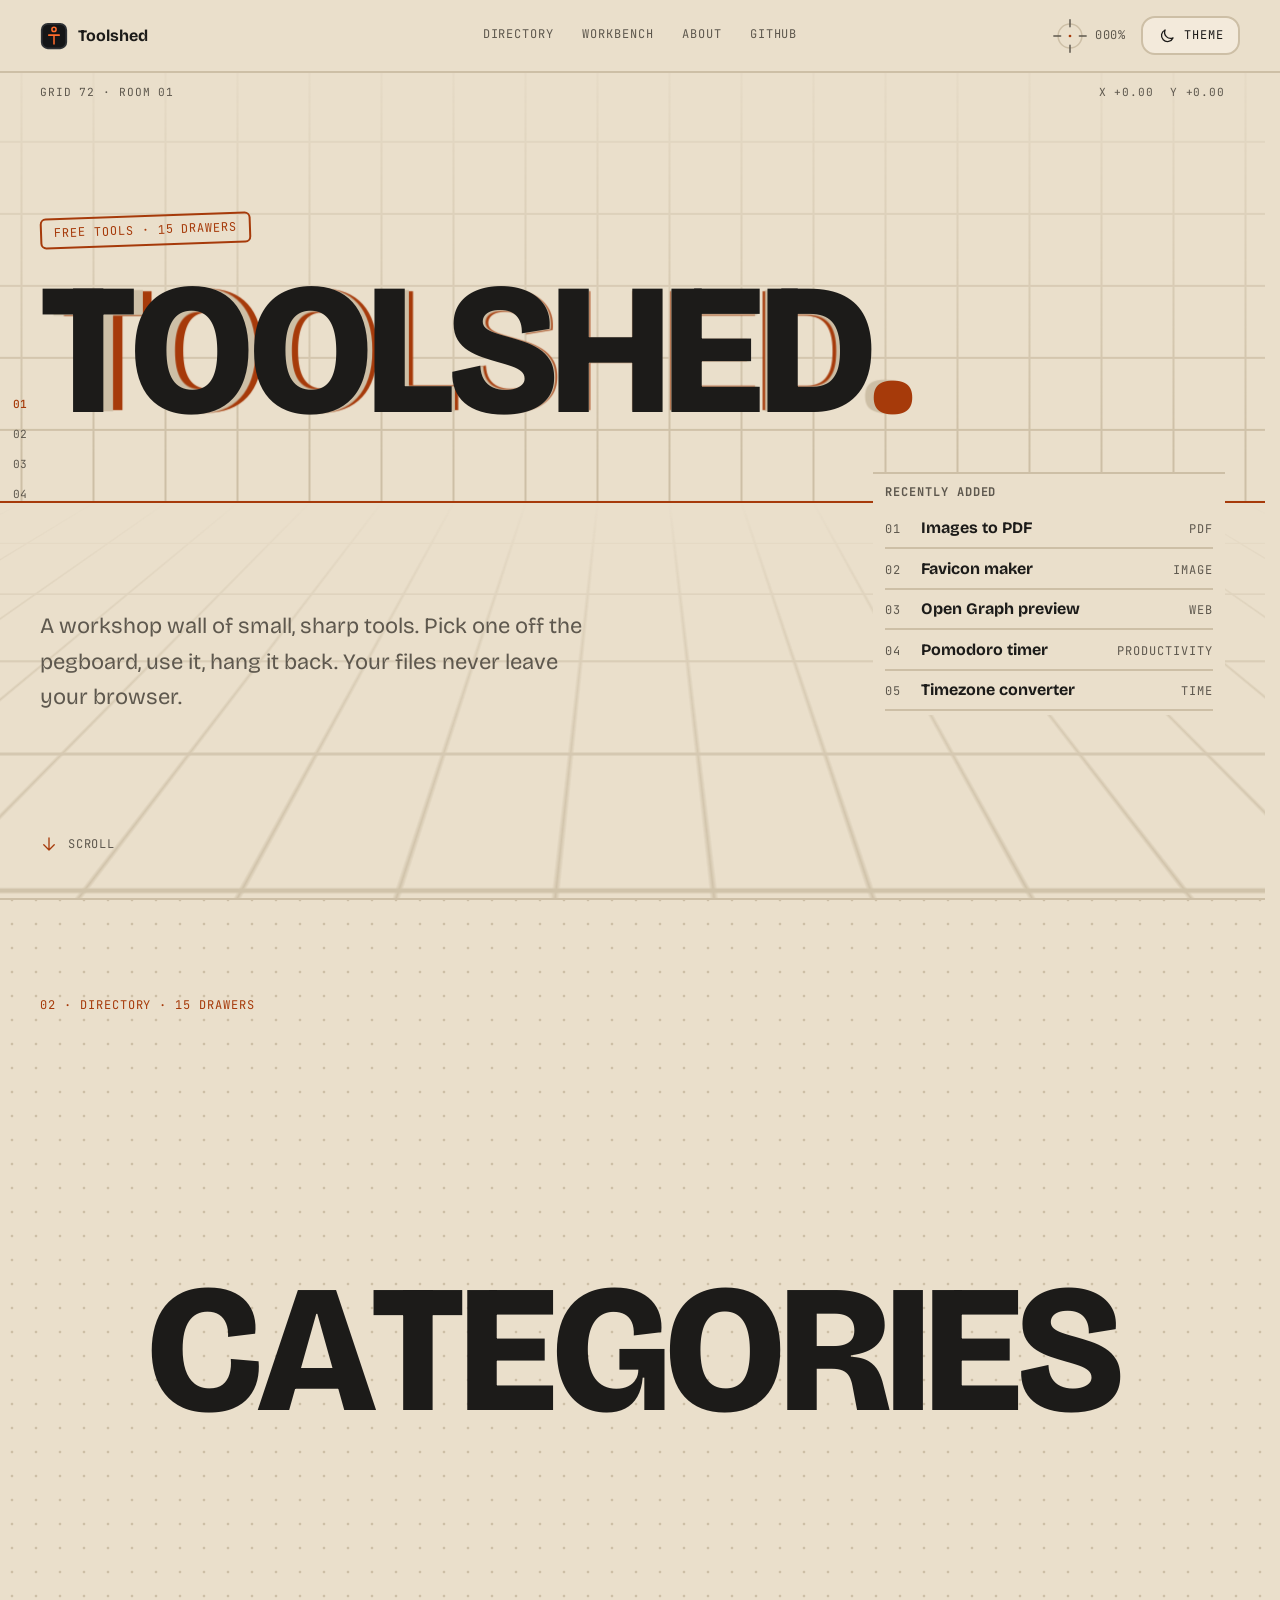
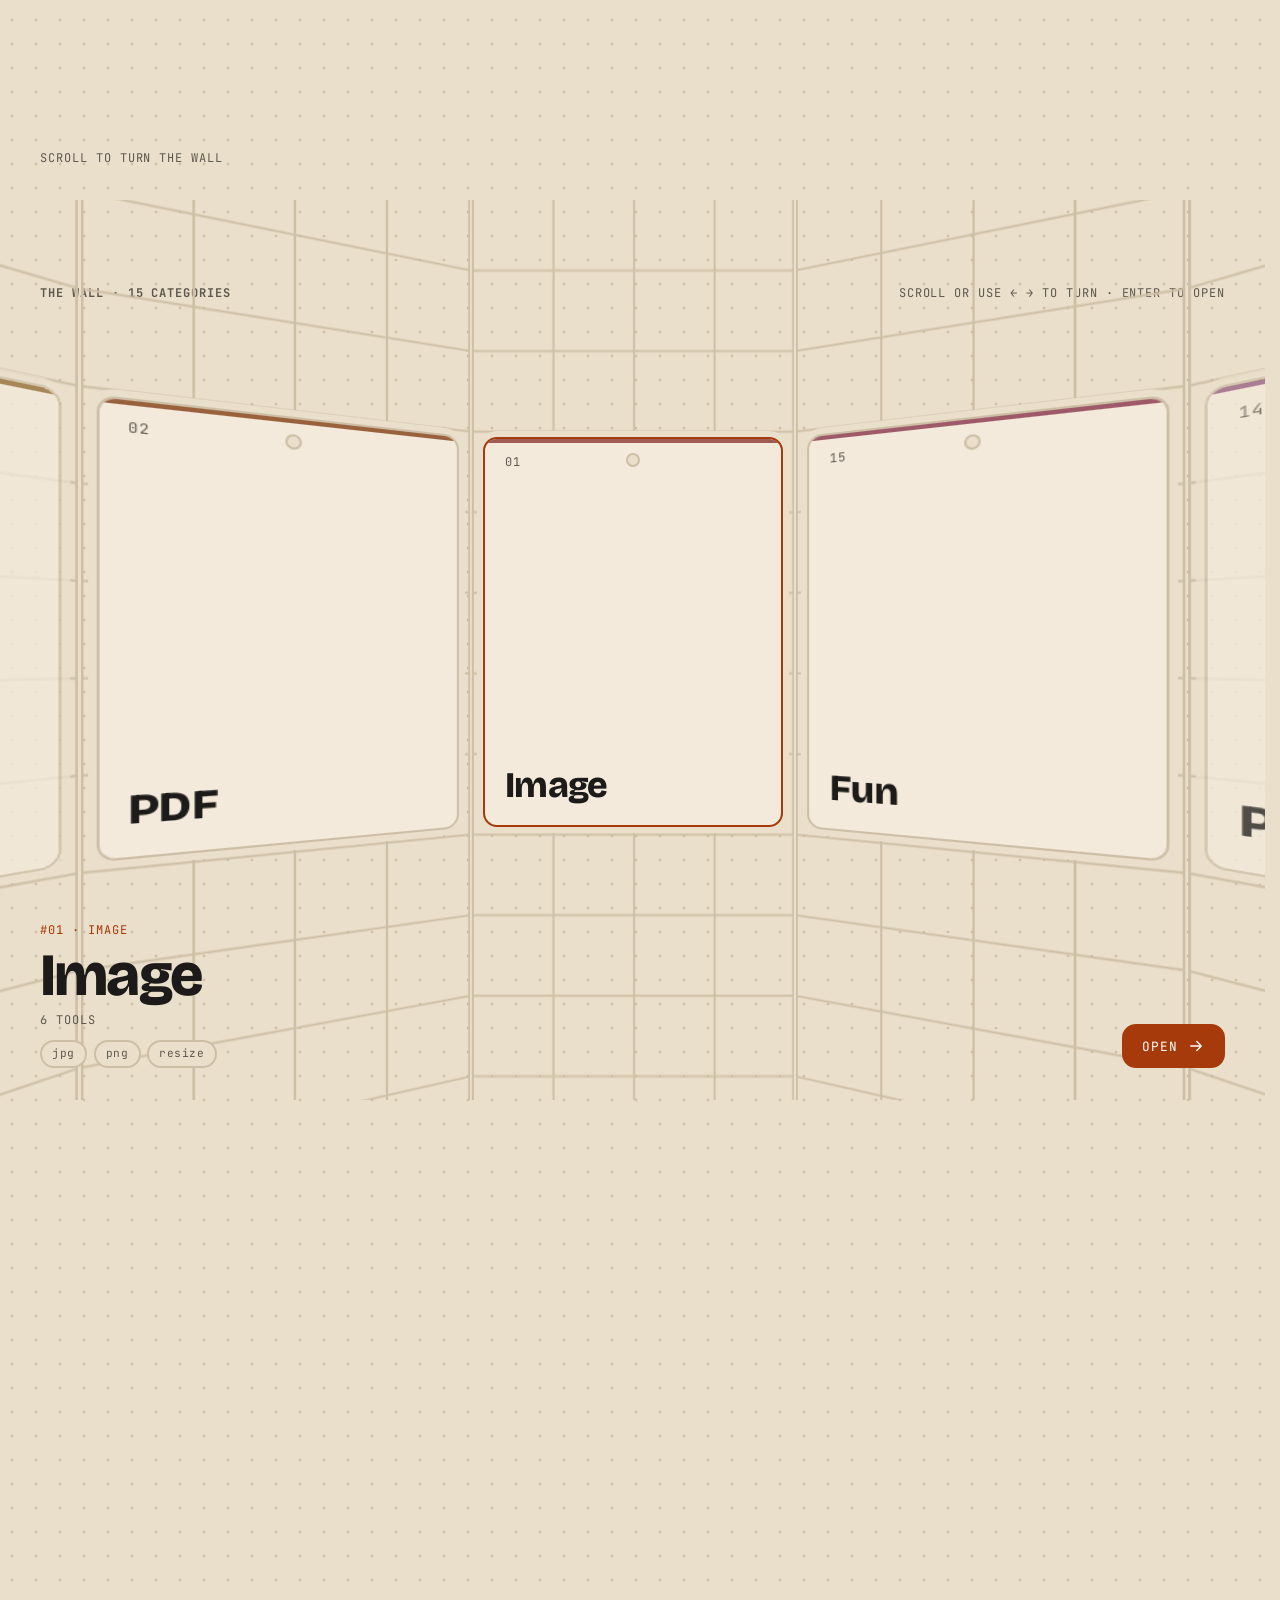
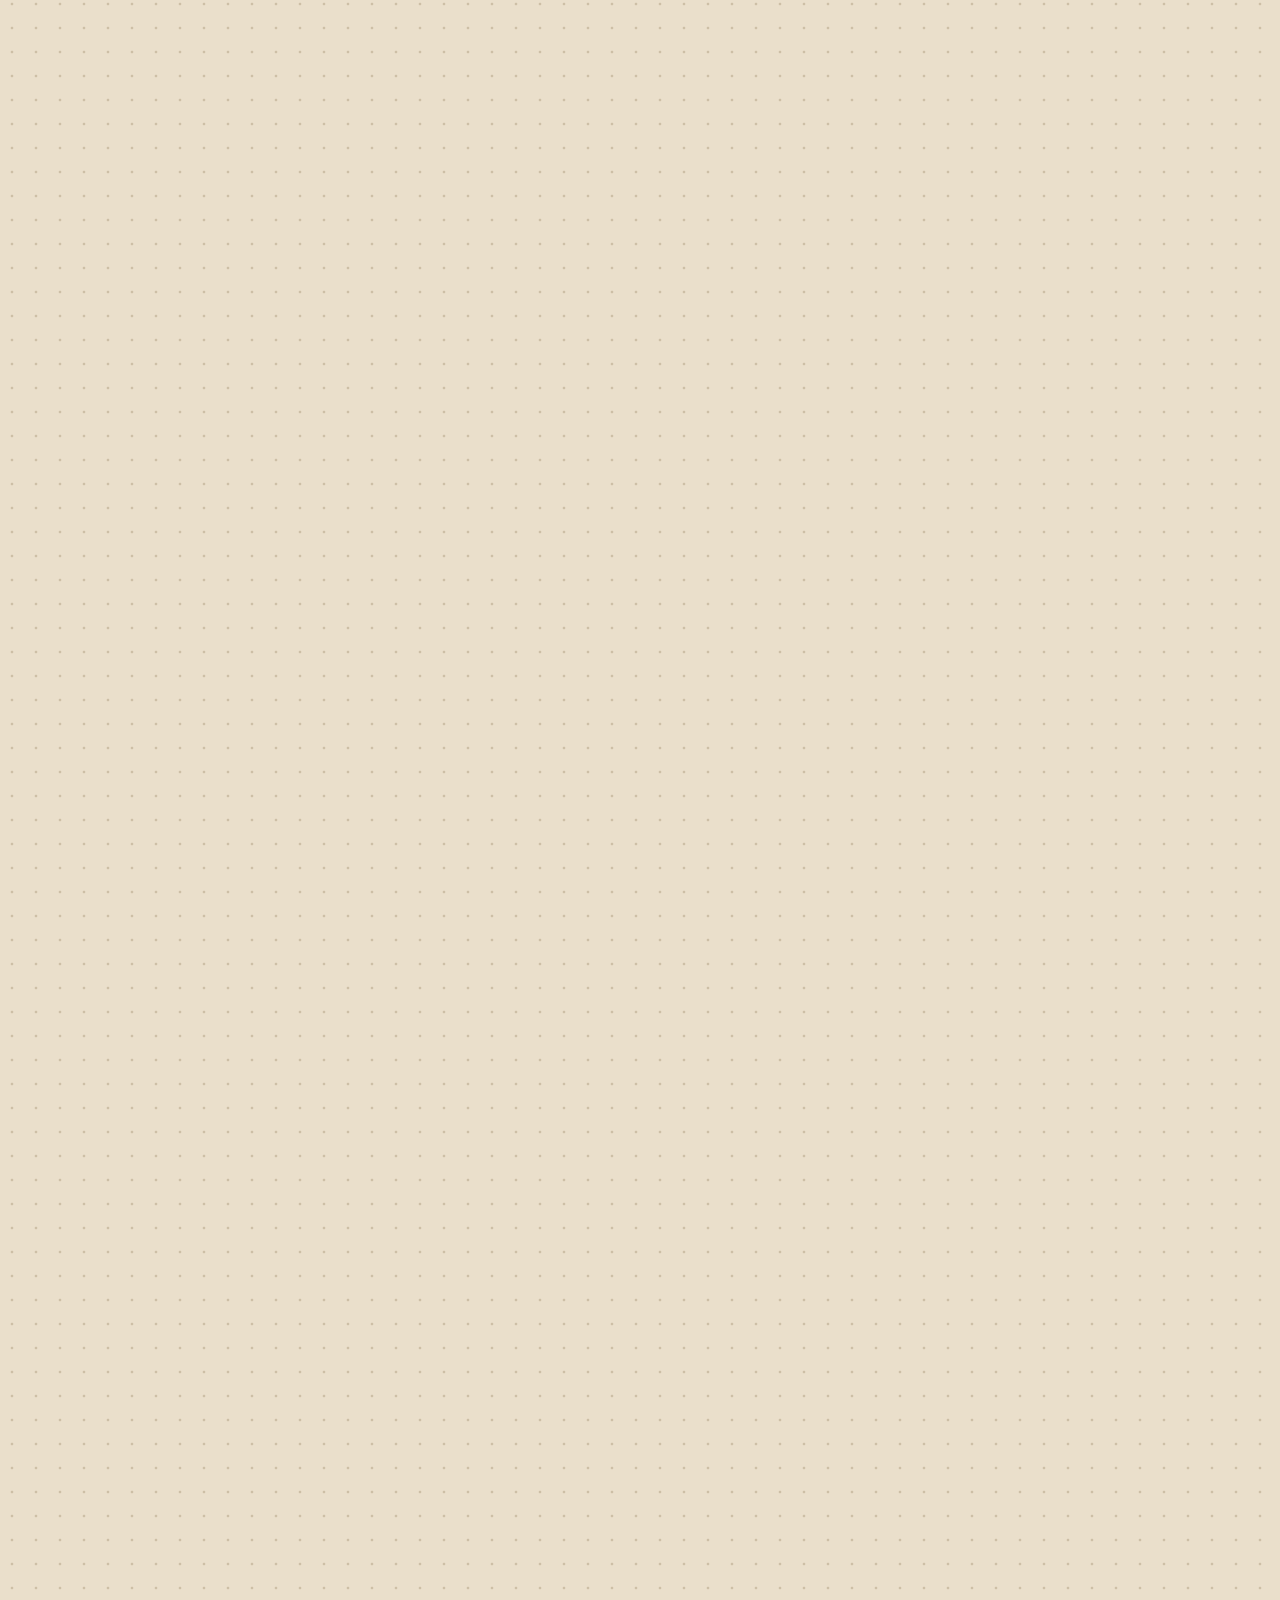
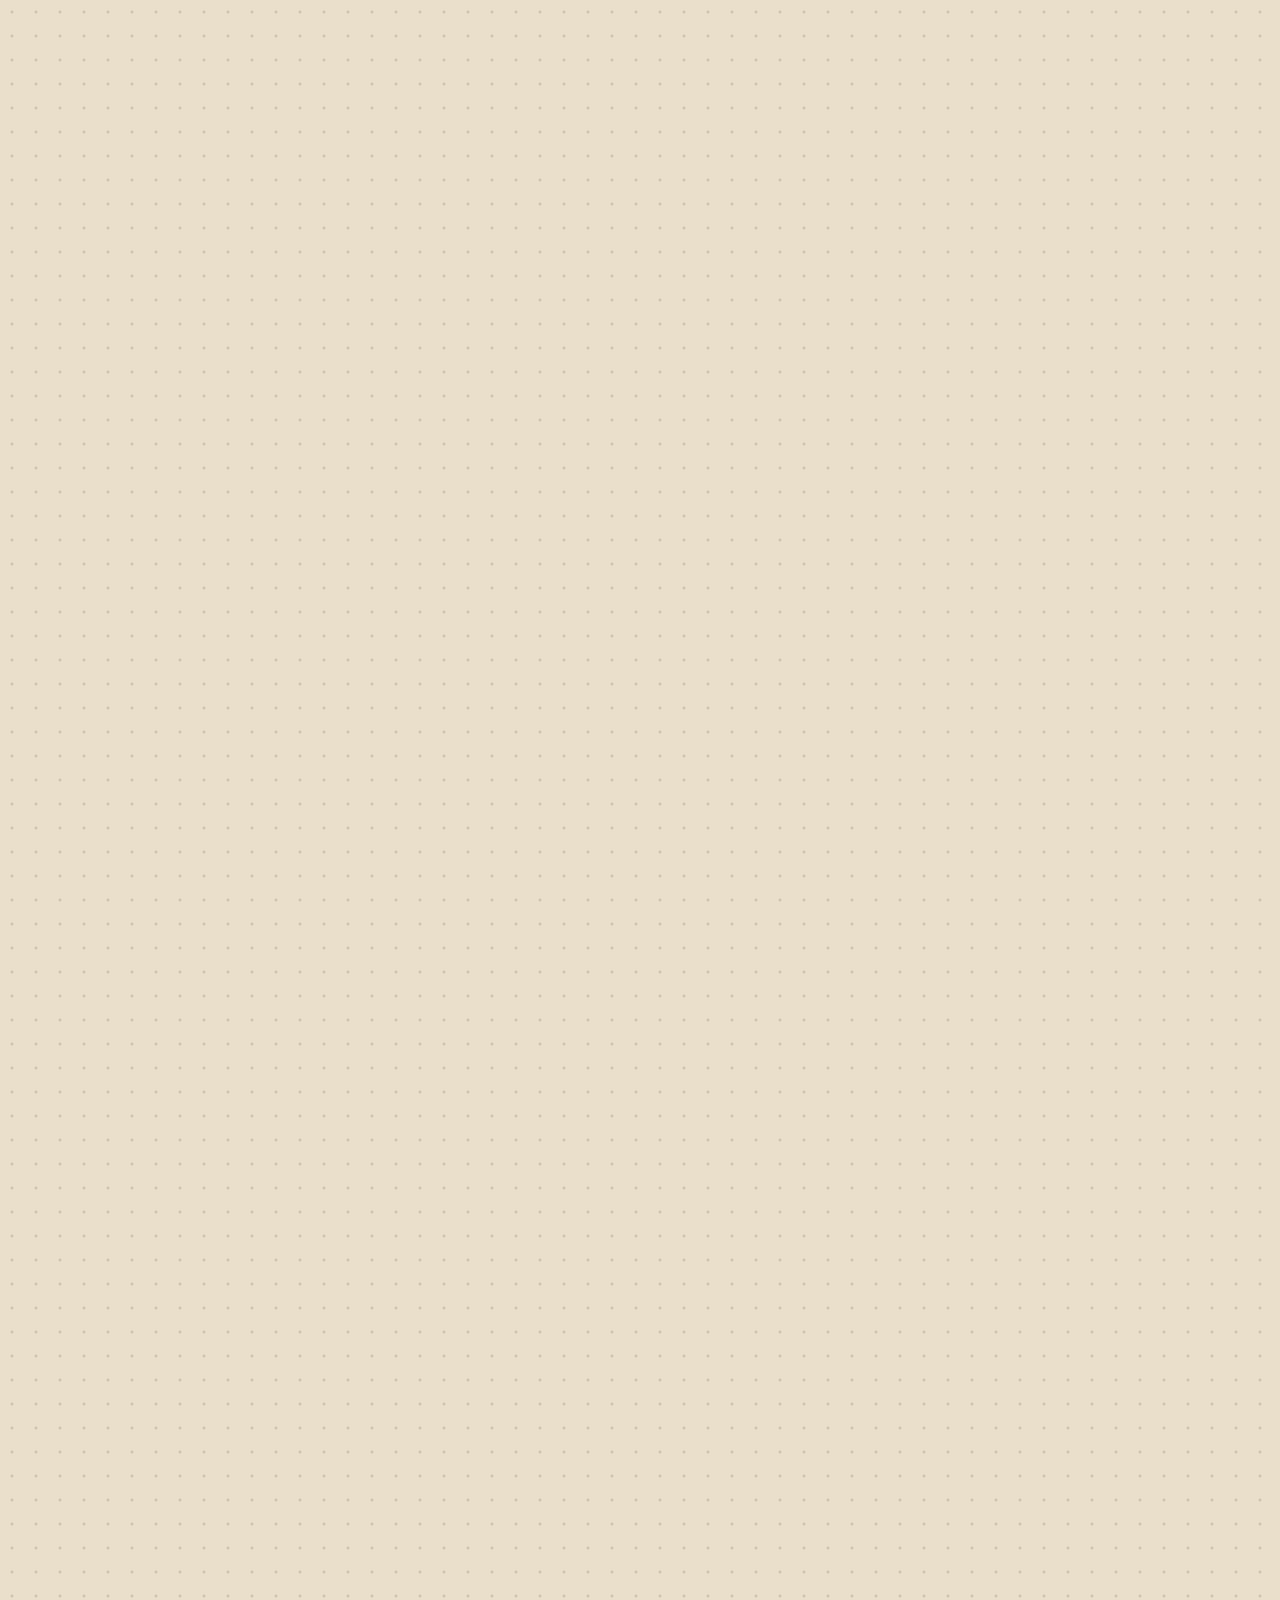
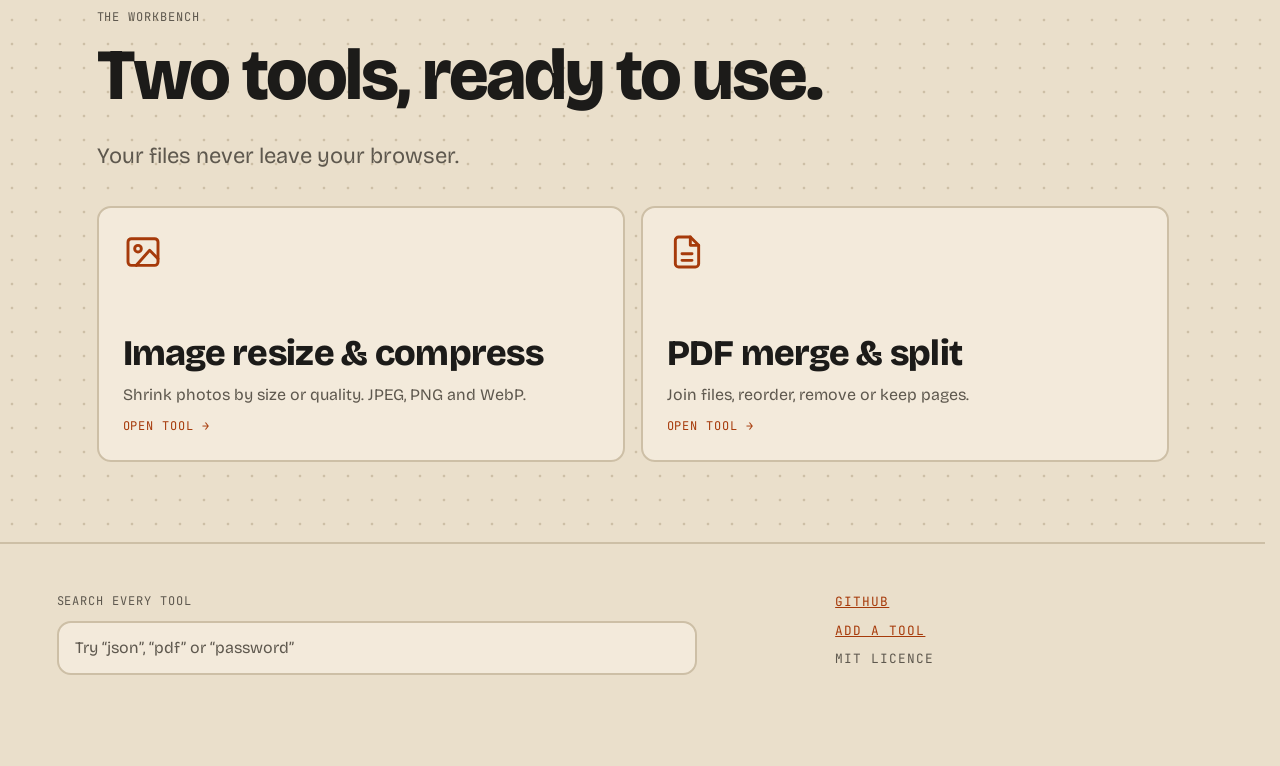
==== commit 9a55072e: "Landing page beat 4: the ring seen from inside Camera at the centre of a gridded cylinder (perspecti" ====
--- a/index.html
+++ b/index.html
@@ -298,6 +298,16 @@
         </li>
         </ol>
         <p class="ring-index label" aria-hidden="true"><span data-ring-current>01</span> / 15</p>
+        <div class="ring-caption" data-ring-caption aria-hidden="true">
+          <p class="label cap-num" data-cap-num>#01 &middot; IMAGE</p>
+          <p class="cap-name" data-cap-name>Image</p>
+          <p class="label cap-count" data-cap-count></p>
+          <ul class="cap-tags" data-cap-tags></ul>
+        </div>
+        <button class="ring-open" type="button" data-ring-open>
+          <span>Open</span>
+          <svg viewBox="0 0 24 24" aria-hidden="true"><path d="M5 12h14M13 6l6 6-6 6"/></svg>
+        </button>
       </div>
     </section>
 
--- a/assets/css/ring.css
+++ b/assets/css/ring.css
@@ -124,7 +124,14 @@
   line-height: 1.4;
 }
 
-/* 3D ring (motion allowed + JS) */
+/* The ring seen from inside (motion allowed + JS). DESIGN_BRIEF section 8, beat 4:
+   the camera sits at the centre of a gridded cylinder; panels hang on its inner wall. */
+.wall-seg,
+.ring-caption,
+.ring-open {
+  display: none;
+}
+
 @media (prefers-reduced-motion: no-preference) {
   html.js .ring-section {
     padding: 0;
@@ -132,19 +139,20 @@
   }
 
   html.js .ring-stage {
+    --persp: 760px;
     position: sticky;
     top: 0;
     height: 100vh;
     height: 100svh;
     overflow: hidden;
-    perspective: 1200px;
+    perspective: var(--persp);
     display: grid;
     place-items: center;
   }
 
   html.js .ring-head {
     position: absolute;
-    top: 5rem;
+    top: 5.25rem;
     left: clamp(1rem, 4vw, 2.5rem);
     right: clamp(1rem, 4vw, 2.5rem);
     margin: 0;
@@ -159,48 +167,181 @@
   }
 
   html.js .ring-index {
-    display: block;
-    position: absolute;
-    bottom: 2rem;
-    left: 0;
-    right: 0;
-    text-align: center;
+    display: none;
   }
 
   html.js .ring {
-    --pw: clamp(220px, 78vw, 300px);
+    --pw: clamp(210px, min(78vw, 42svh), 300px);
     --radius: 700px;
+    --cell: calc((var(--pw) + 24px) / 4);
     display: block;
     position: relative;
     width: var(--pw);
     height: calc(var(--pw) * 1.3);
+    margin-top: -4svh;
     transform-style: preserve-3d;
-    transform: translateZ(calc(var(--radius) * -1)) rotateY(calc(var(--angle, 0) * 1deg));
+    /* Origin of the ring = the camera; rotate about the vertical axis through it */
+    transform: translateZ(var(--persp)) rotateY(calc(var(--angle, 0) * 1deg));
     will-change: transform;
   }
 
+  /* Panels face the centre: rotate to its slot, then push out to the wall */
   html.js .panel-item {
     position: absolute;
     inset: 0;
-    transform: rotateY(calc(var(--i) * 24deg)) translateZ(var(--radius));
+    transform: rotateY(calc(var(--i) * 24deg)) translateZ(calc(var(--radius) * -1));
     backface-visibility: hidden;
+  }
+
+  /* Grid on the inside of the cylinder: one slice behind each panel, lines continuous around */
+  html.js .wall-seg {
+    position: absolute;
+    display: block;
+    left: -12px;
+    width: calc(var(--pw) + 24px);
+    top: 50%;
+    height: 220svh;
+    margin-top: -110svh;
+    transform: rotateY(calc(var(--i) * 24deg)) translateZ(calc(var(--radius) * -1 - 4px));
+    background:
+      linear-gradient(90deg, var(--line) 2px, transparent 2px) 0 0 / var(--cell) var(--cell),
+      linear-gradient(var(--line) 2px, transparent 2px) 0 50% / var(--cell) var(--cell);
+    border-right: 2px solid var(--line);
+    -webkit-mask-image: linear-gradient(to bottom, transparent 0%, #000 22%, #000 78%, transparent 100%);
+    mask-image: linear-gradient(to bottom, transparent 0%, #000 22%, #000 78%, transparent 100%);
+    backface-visibility: hidden;
+    pointer-events: none;
   }
 
   html.js .panel {
     min-height: 0;
-  }
-
+    box-shadow: 0 0 0 6px var(--bg);
+  }
+
+  /* The caption says it; the panel keeps the text for screen readers only */
   html.js .panel-extra {
-    opacity: 0;
-    transition: opacity 0.25s;
+    position: absolute;
+    width: 1px;
+    height: 1px;
+    margin: -1px;
+    overflow: hidden;
+    clip: rect(0 0 0 0);
+    white-space: nowrap;
   }
 
   html.js .panel-item.is-front .panel {
     border-color: var(--accent);
   }
 
-  html.js .panel-item.is-front .panel-extra {
-    opacity: 1;
+  /* Caption bottom-left, Open bottom-right */
+  html.js .ring-caption {
+    position: absolute;
+    z-index: 3;
+    left: clamp(1rem, 4vw, 2.5rem);
+    bottom: 2rem;
+    display: grid;
+    gap: 0.35rem;
+    max-width: min(26rem, 60vw);
+    transition: opacity 0.12s linear, transform 0.12s linear;
+  }
+
+  html.js .ring-caption.is-swapping {
+    opacity: 0;
+    transform: translateY(0.4rem);
+  }
+
+  .cap-num {
+    margin: 0;
+    color: var(--accent);
+  }
+
+  .cap-name {
+    margin: 0;
+    font-size: clamp(2rem, 5vw, 3.75rem);
+    font-weight: 800;
+    line-height: 1;
+    letter-spacing: -0.03em;
+  }
+
+  .cap-count {
+    margin: 0;
+  }
+
+  .cap-tags {
+    display: flex;
+    flex-wrap: wrap;
+    gap: 0.4rem;
+    margin: 0.25rem 0 0;
+    padding: 0;
+    list-style: none;
+  }
+
+  .cap-tags li {
+    padding: 0.2rem 0.65rem;
+    border: 2px solid var(--line);
+    border-radius: 999px;
+    background: var(--bg);
+    font-family: var(--font-mono);
+    font-size: 0.7rem;
+    letter-spacing: 0.04em;
+    color: var(--muted);
+  }
+
+  html.js .ring-open {
+    position: absolute;
+    z-index: 3;
+    right: clamp(1rem, 4vw, 2.5rem);
+    bottom: 2rem;
+    display: inline-flex;
+    align-items: center;
+    gap: 0.6rem;
+    min-height: 44px;
+    padding: 0.6rem 1.1rem;
+    background: var(--accent);
+    color: var(--accent-ink);
+    border: 2px solid var(--accent);
+    border-radius: 14px;
+    font-family: var(--font-mono);
+    font-size: 0.8rem;
+    text-transform: uppercase;
+    letter-spacing: 0.08em;
+    cursor: pointer;
+  }
+
+  html.js .ring-open:hover {
+    background: var(--bg);
+    color: var(--accent);
+  }
+
+  html.js .ring-open svg {
+    width: 18px;
+    height: 18px;
+    fill: none;
+    stroke: currentColor;
+    stroke-width: 1.75;
+    stroke-linecap: round;
+    stroke-linejoin: round;
+  }
+}
+
+@media (prefers-reduced-motion: no-preference) and (max-width: 719px) {
+  html.js .ring-head {
+    top: 7rem;
+  }
+
+  html.js .ring-hint {
+    display: none;
+  }
+
+  html.js .ring-caption {
+    bottom: 5.25rem;
+    max-width: 90vw;
+  }
+
+  html.js .ring-open {
+    left: clamp(1rem, 4vw, 2.5rem);
+    right: clamp(1rem, 4vw, 2.5rem);
+    justify-content: center;
   }
 }
 
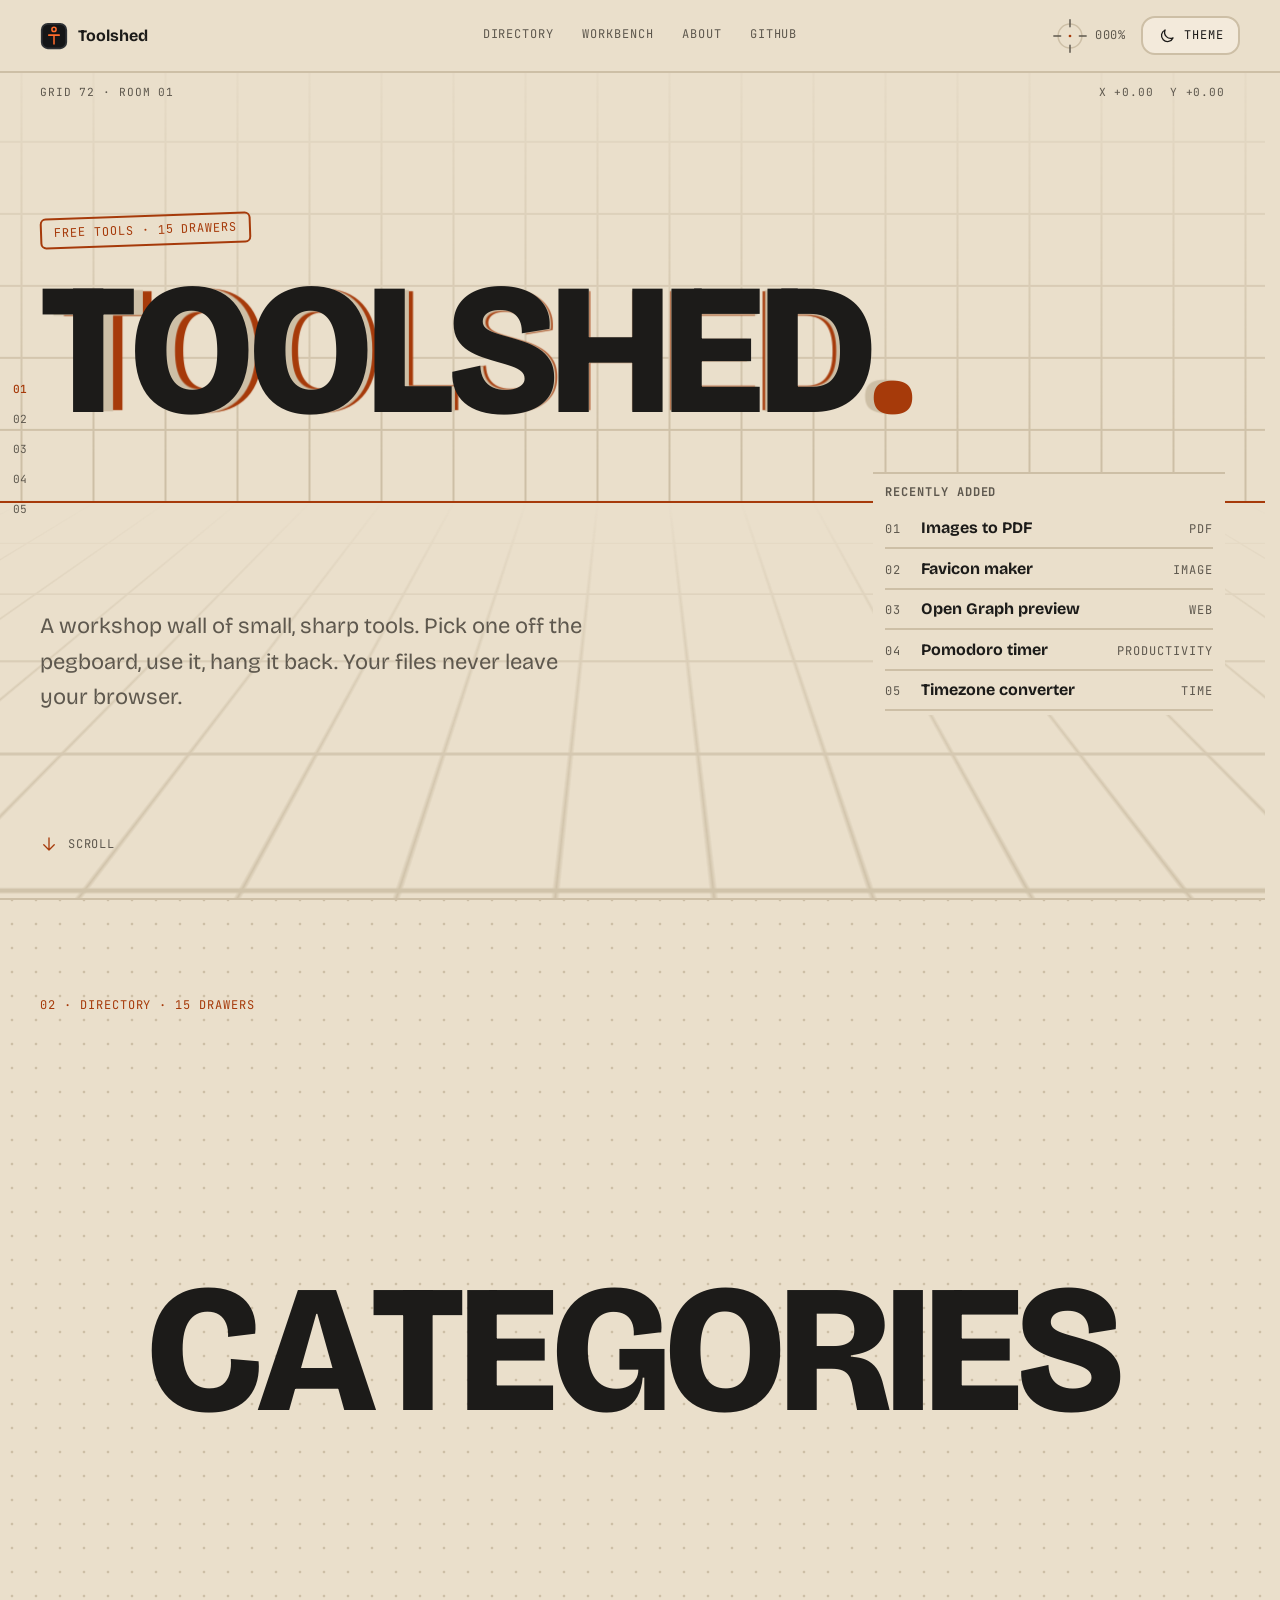
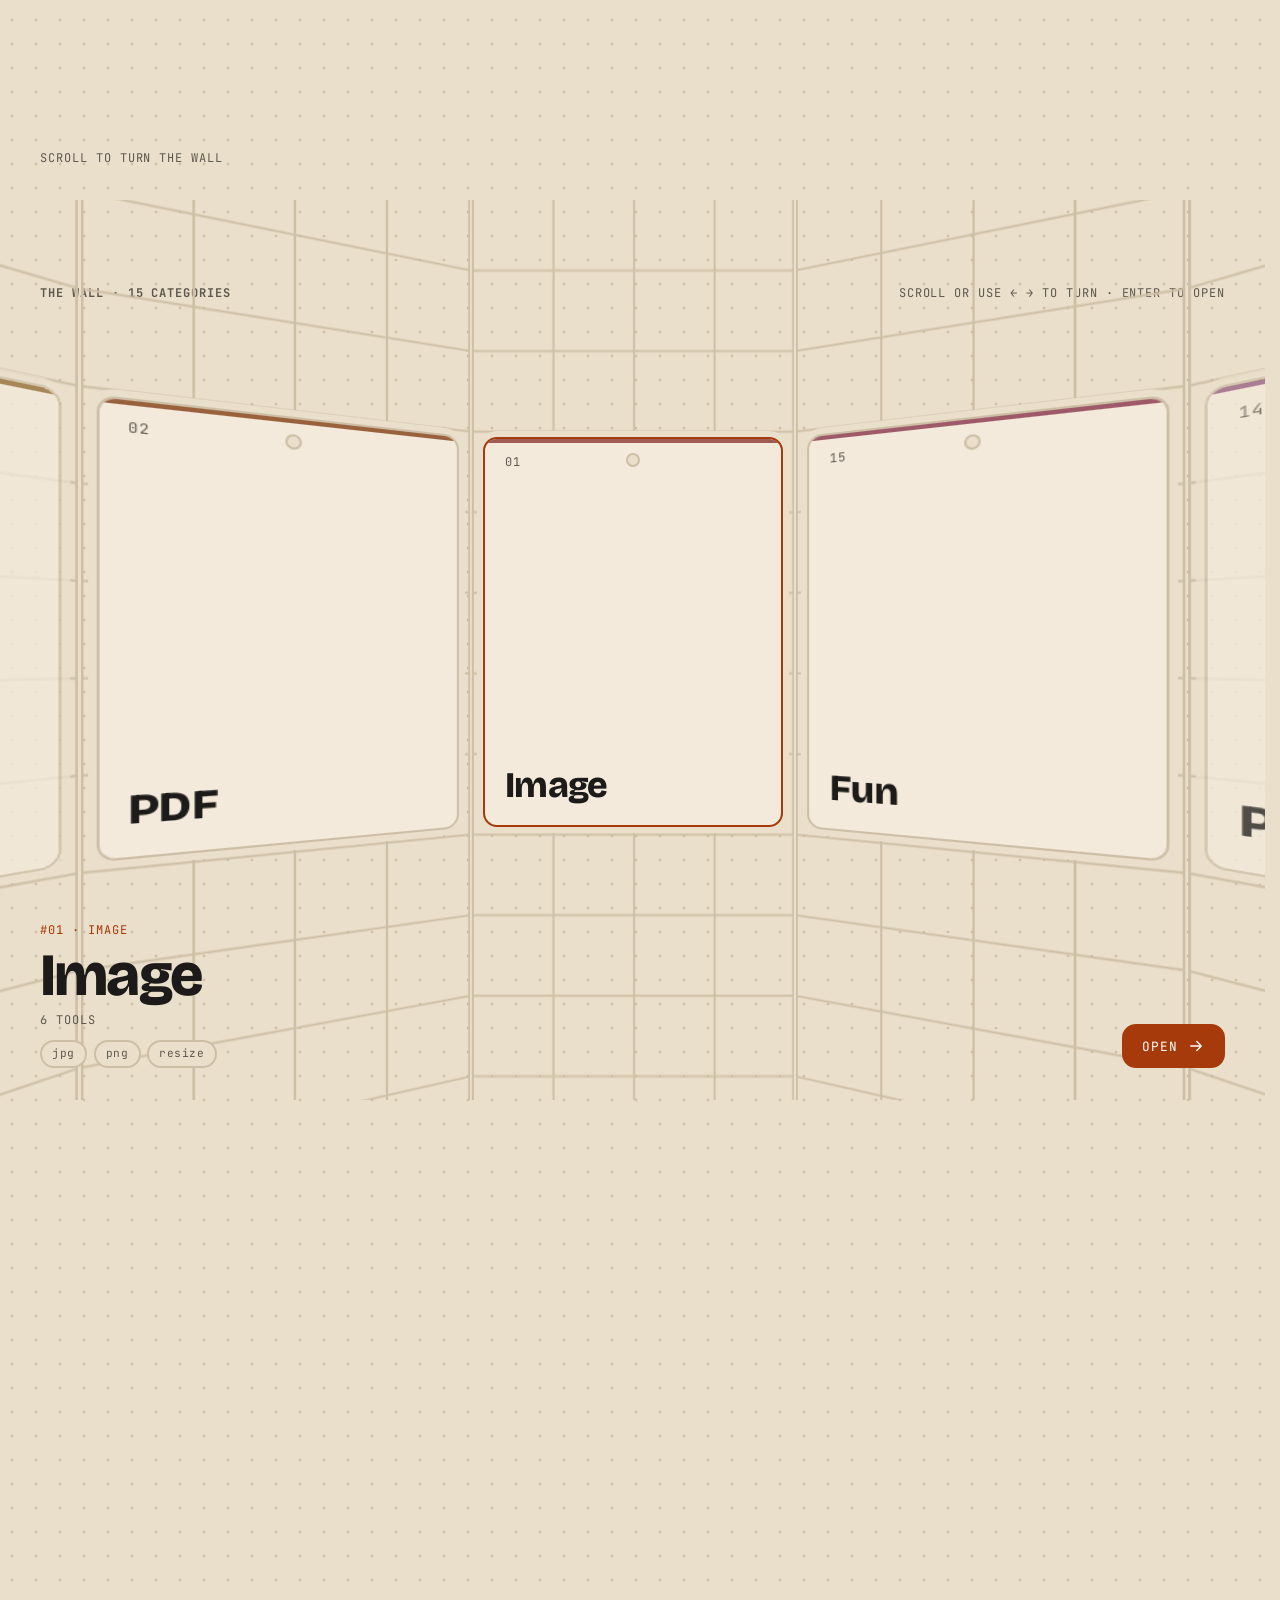
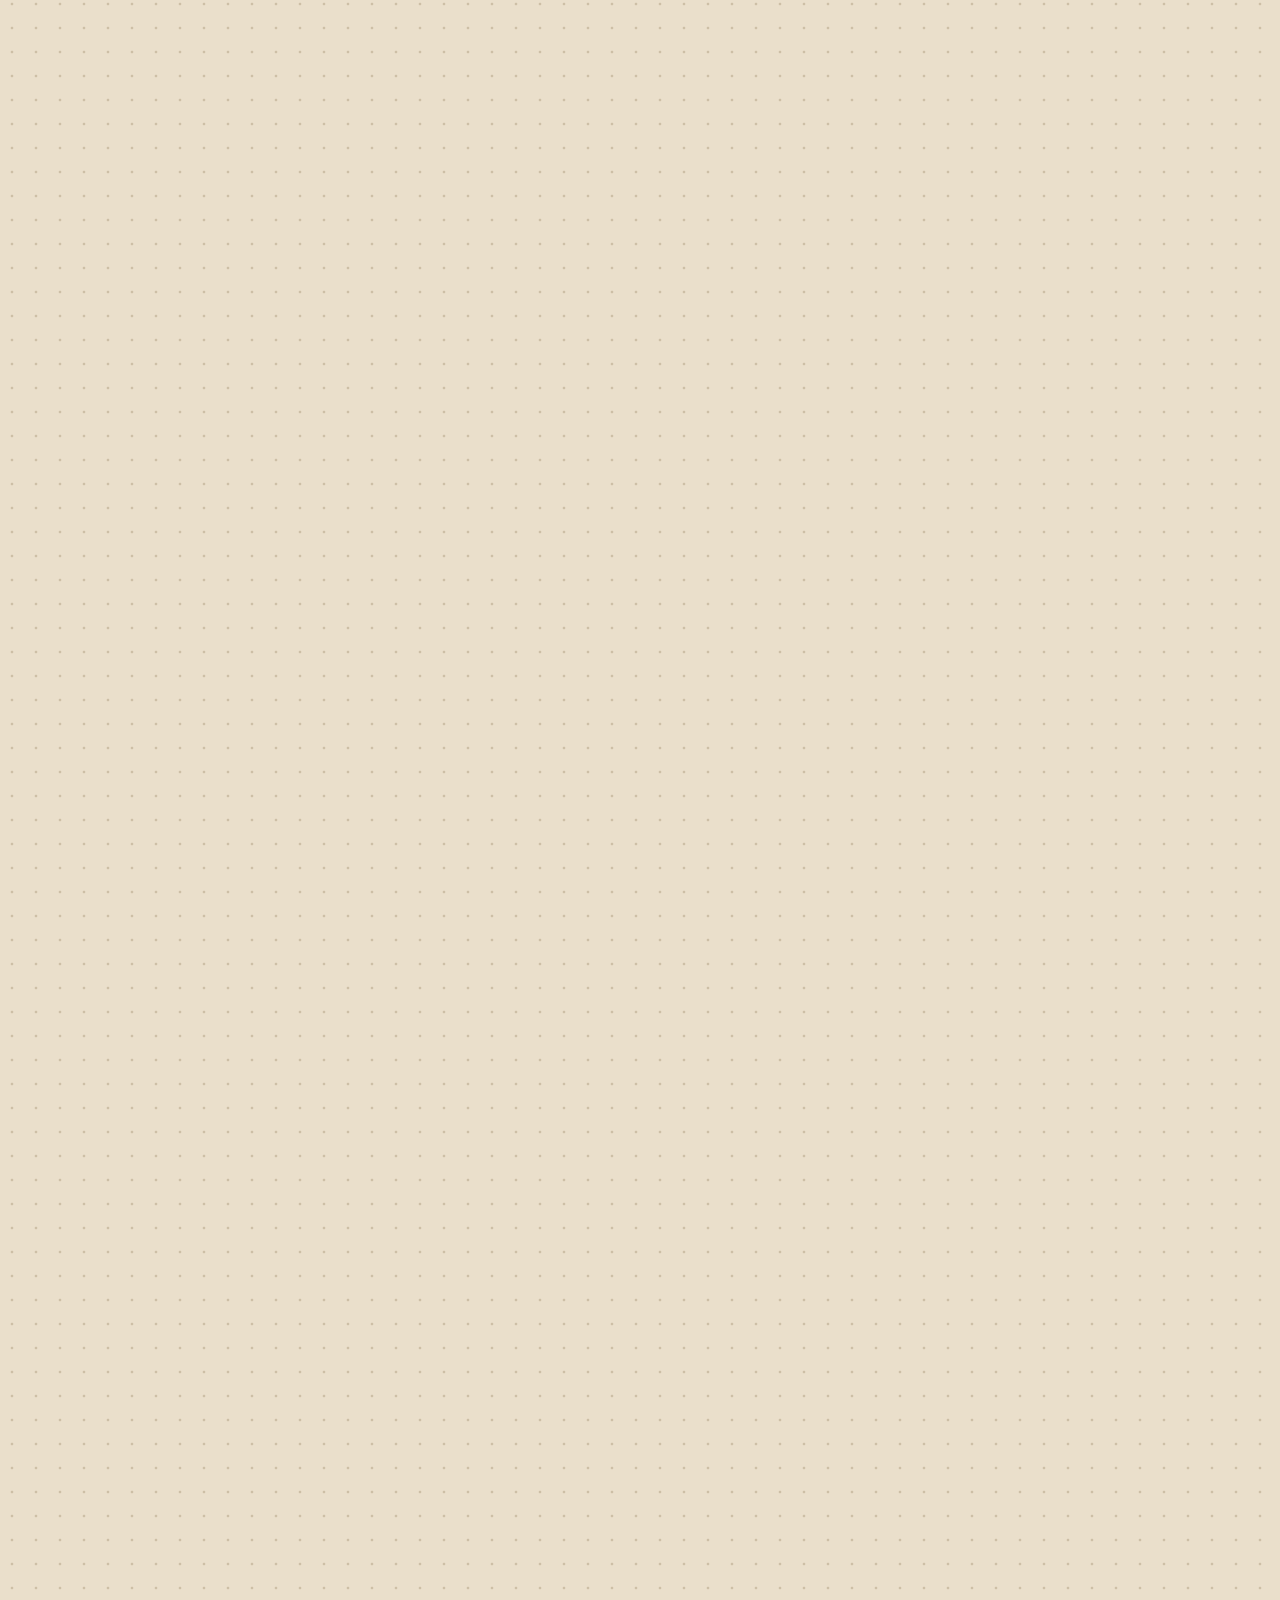
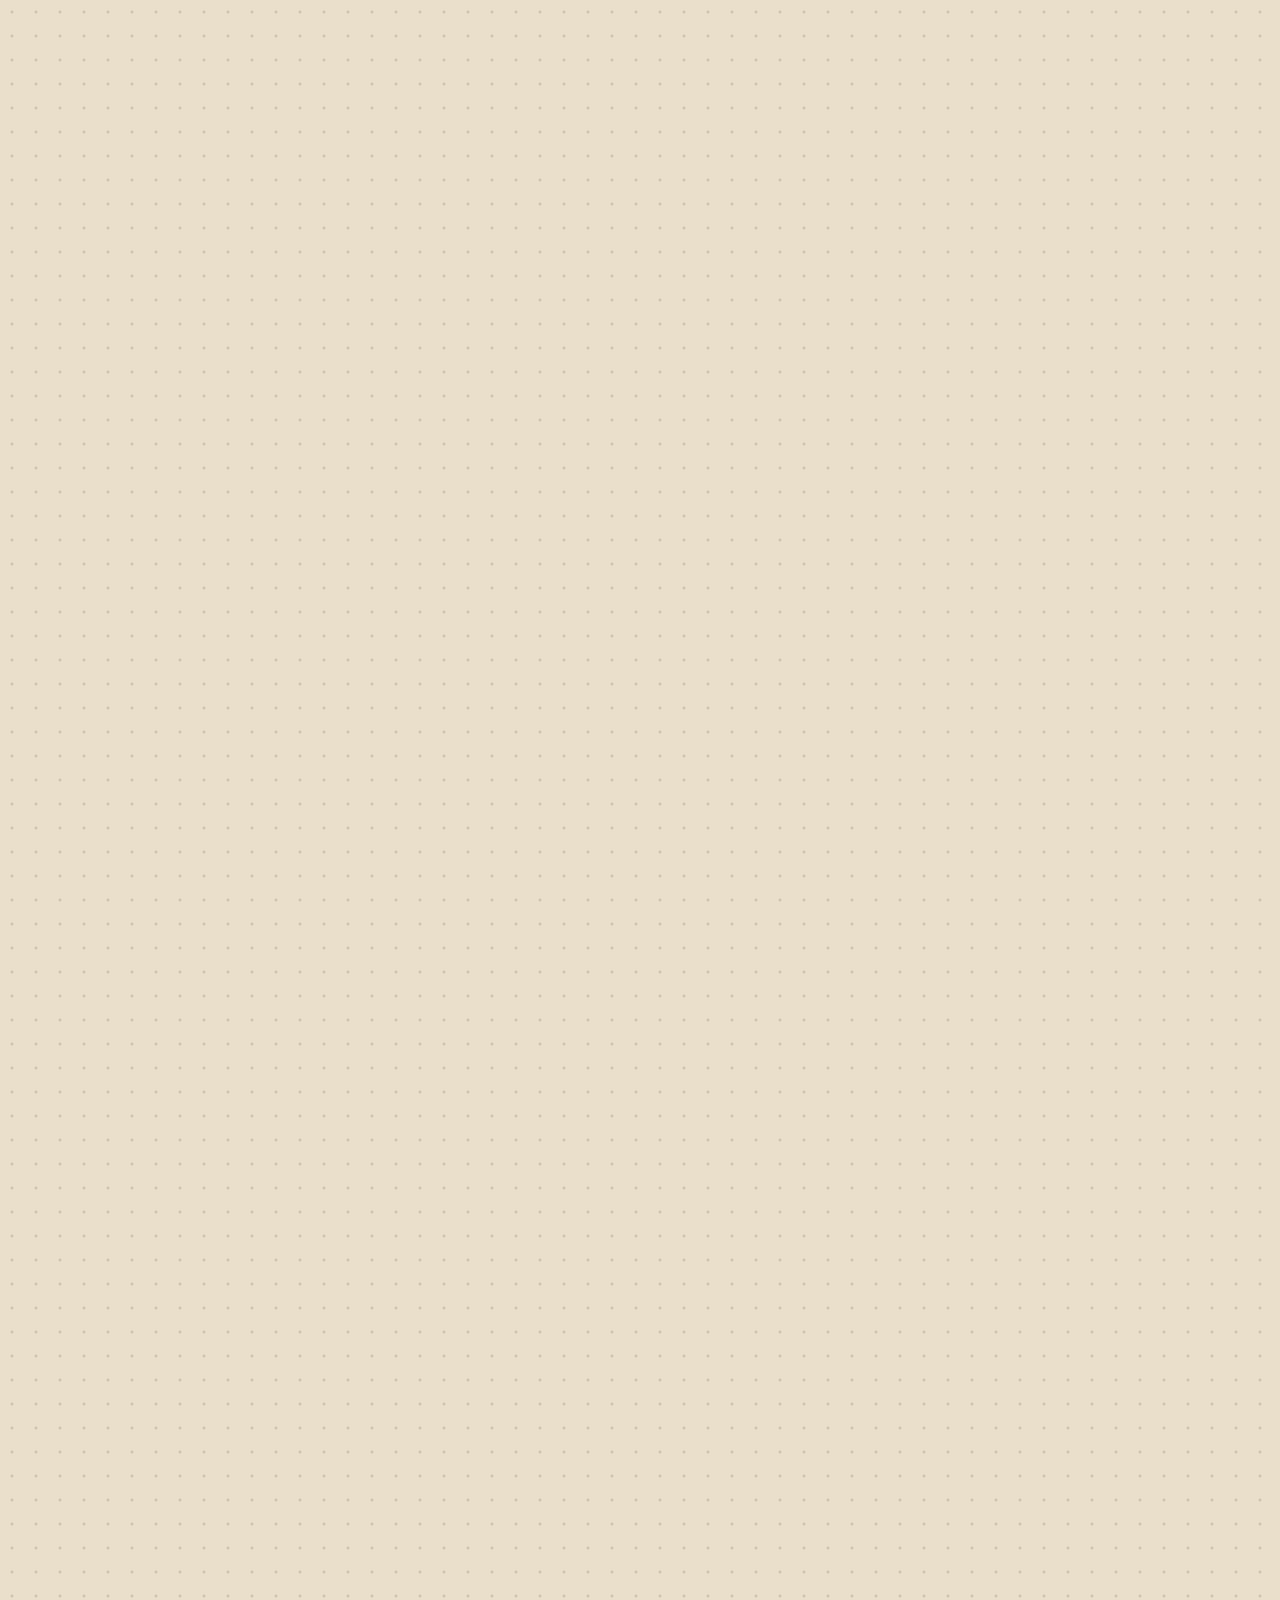
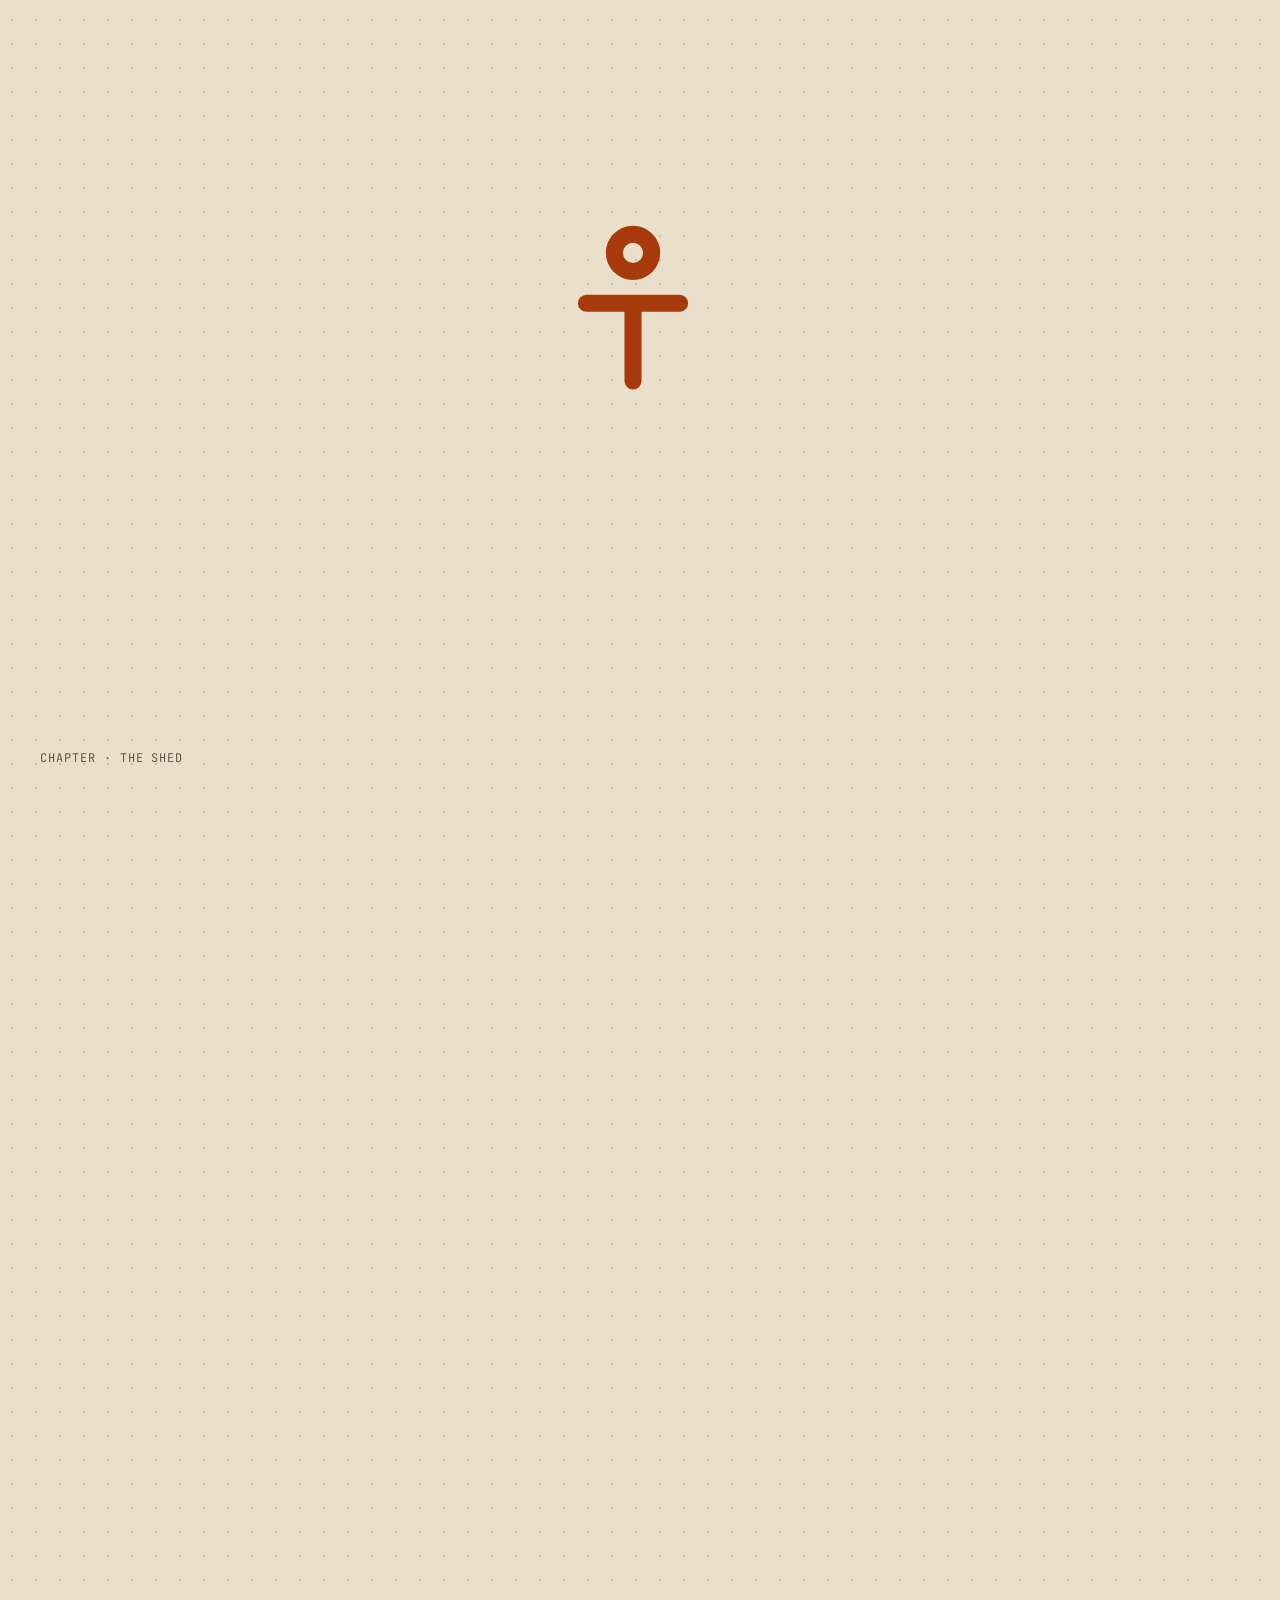
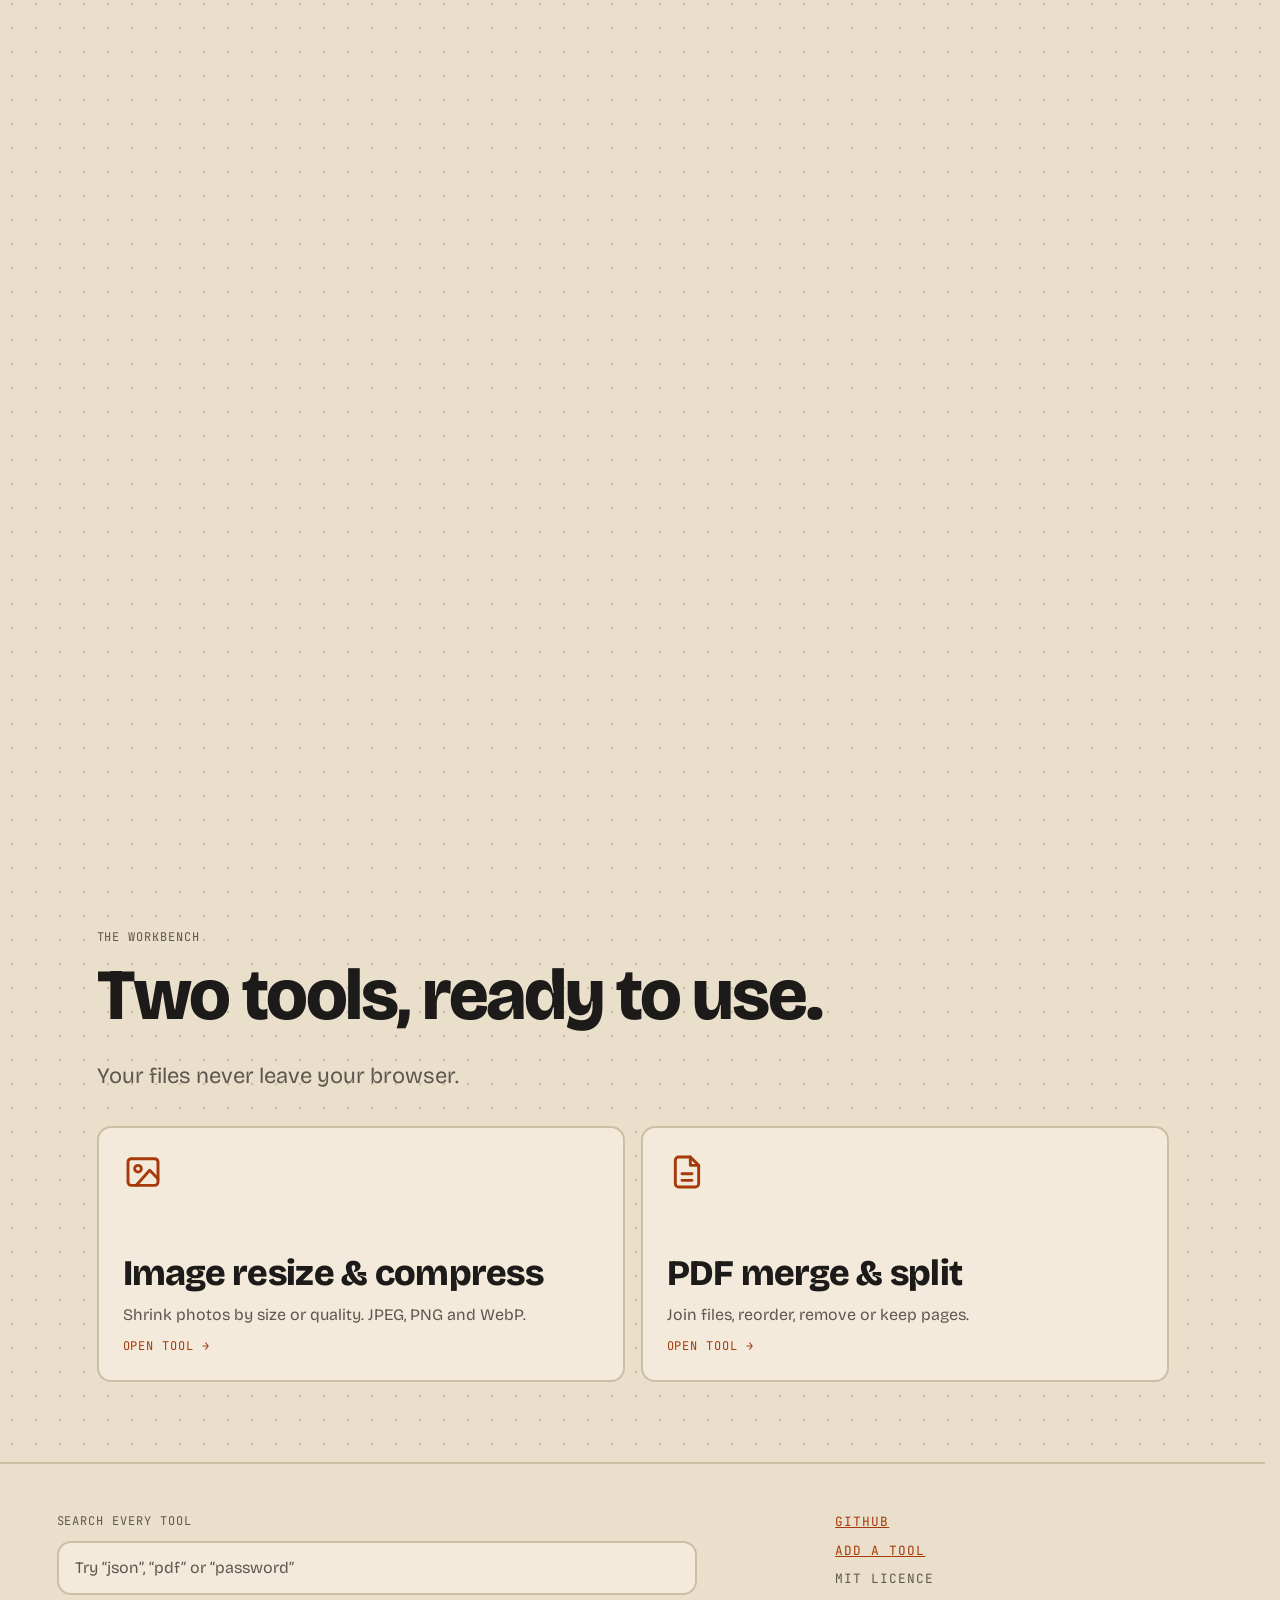
==== commit 5d377412: "Landing page beat 5: brand mark zoom chapter break Peg-hook mark scales up until the hole fills the " ====
--- a/index.html
+++ b/index.html
@@ -19,6 +19,7 @@
   <link rel="stylesheet" href="assets/css/hud.css">
   <link rel="stylesheet" href="assets/css/hero.css">
   <link rel="stylesheet" href="assets/css/title.css">
+  <link rel="stylesheet" href="assets/css/story.css">
   <script>document.documentElement.classList.add("js")</script>
   <script src="assets/js/theme.js"></script>
   <script src="assets/js/loader.js"></script>
@@ -311,6 +312,13 @@
       </div>
     </section>
 
+    <section class="story brand-beat" id="mark" data-section="Mark" data-story aria-label="The Toolshed mark">
+      <div class="story-stage">
+        <svg class="mark-big" viewBox="0 0 32 32" aria-hidden="true"><circle cx="16" cy="8.5" r="2.4"/><path d="M10 15h12M16 15v10"/></svg>
+        <p class="label story-label" aria-hidden="true">Chapter &middot; The shed</p>
+      </div>
+    </section>
+
     <section class="workbench" id="workbench" data-section="Workbench" aria-labelledby="wb-title">
       <p class="label">The workbench</p>
       <h2 class="wb-title" id="wb-title">Two tools, ready to use.</h2>
--- a/assets/css/story.css
+++ b/assets/css/story.css
@@ -0,0 +1,79 @@
+/* Scroll story, beats 5-9 (DESIGN_BRIEF section 8).
+   Every [data-story] section reads --sp (0..1, set by hud.js while it is pinned).
+   Without JS or with reduced motion --sp stays at 1, so each beat shows its finished state. */
+
+.story {
+  --sp: 1;
+}
+
+.story-label {
+  margin: 0;
+}
+
+/* ---------- Beat 5: brand mark ---------- */
+.brand-beat {
+  display: grid;
+  place-items: center;
+  min-height: 60vh;
+  padding: 4rem 1rem;
+}
+
+.mark-big {
+  width: min(46vmin, 16rem);
+  overflow: visible;
+  fill: none;
+  stroke: var(--accent);
+  stroke-width: 2.2;
+  stroke-linecap: round;
+  stroke-linejoin: round;
+}
+
+.brand-beat .story-stage {
+  display: grid;
+  gap: 1.5rem;
+  justify-items: center;
+}
+
+@media (prefers-reduced-motion: no-preference) {
+  html.js .brand-beat {
+    --sp: 0;
+    display: block;
+    height: 280vh;
+    height: 280svh;
+    min-height: 0;
+    padding: 0;
+  }
+
+  html.js .story-stage {
+    position: sticky;
+    top: 0;
+    height: 100vh;
+    height: 100svh;
+    overflow: hidden;
+    display: grid;
+    place-items: center;
+  }
+
+  /* Zoom into the hole of the mark, then flood with accent */
+  html.js .mark-big {
+    width: min(46vmin, 28rem);
+    transform-origin: 50% 26.5%;
+    transform: scale(calc(0.6 + var(--sp) * var(--sp) * 45));
+  }
+
+  html.js .brand-beat .story-stage::after {
+    content: '';
+    position: absolute;
+    inset: 0;
+    background: var(--accent);
+    opacity: clamp(0, calc((var(--sp) - 0.8) * 6), 1);
+    pointer-events: none;
+  }
+
+  html.js .brand-beat .story-label {
+    position: absolute;
+    bottom: 2rem;
+    left: clamp(1rem, 4vw, 2.5rem);
+    opacity: calc(1 - var(--sp) * 3);
+  }
+}
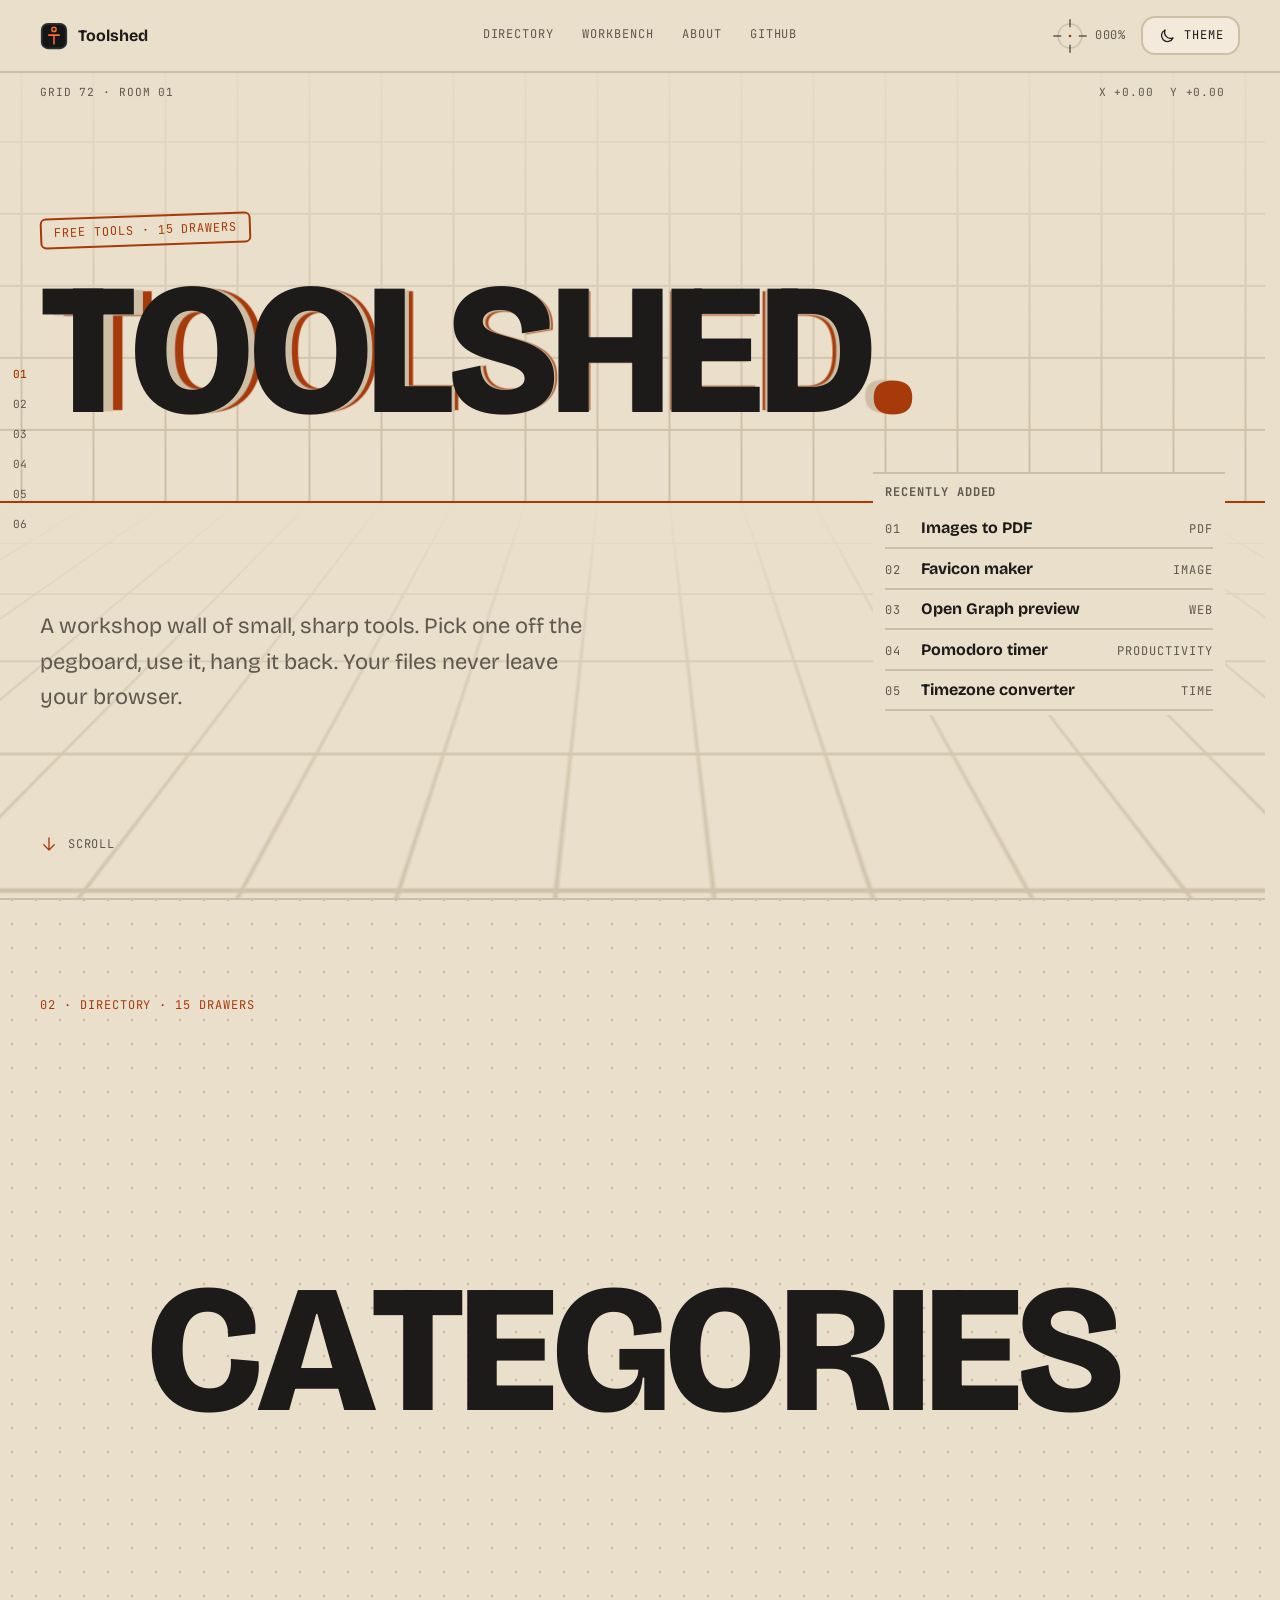
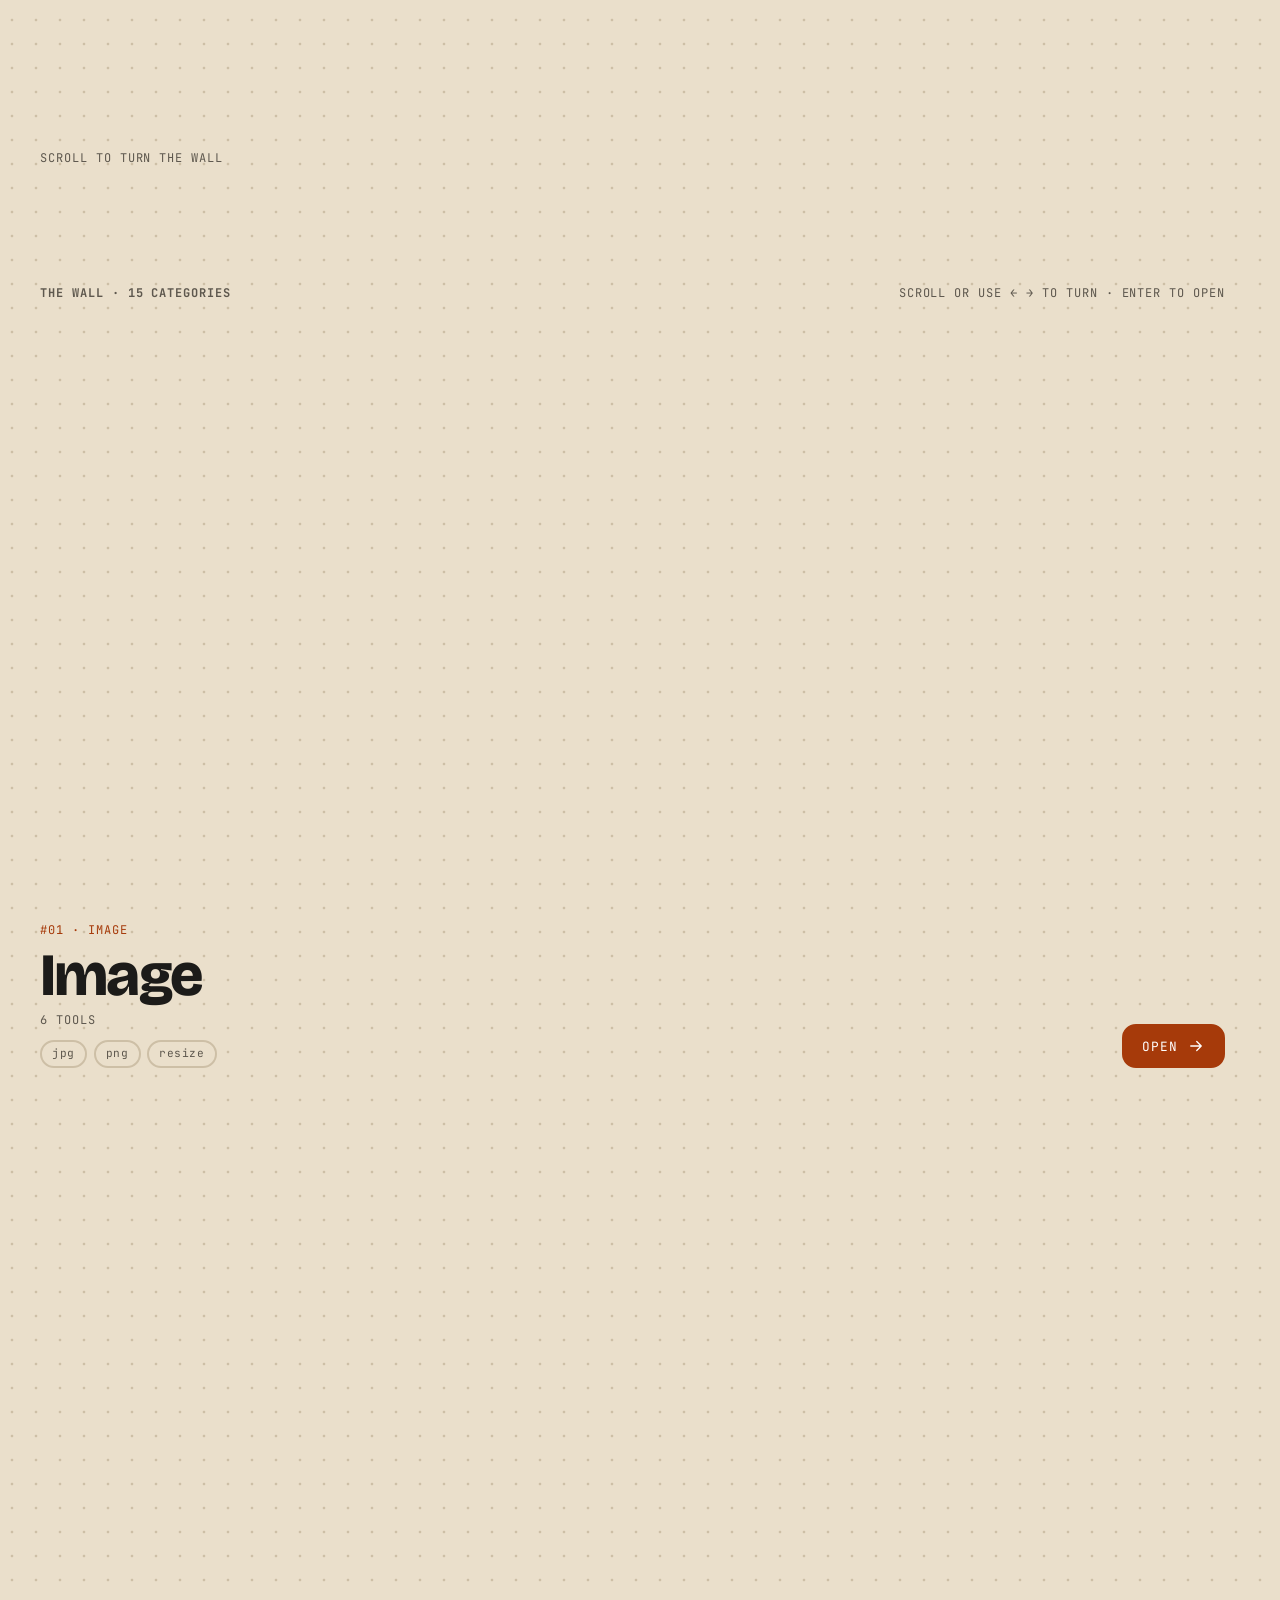
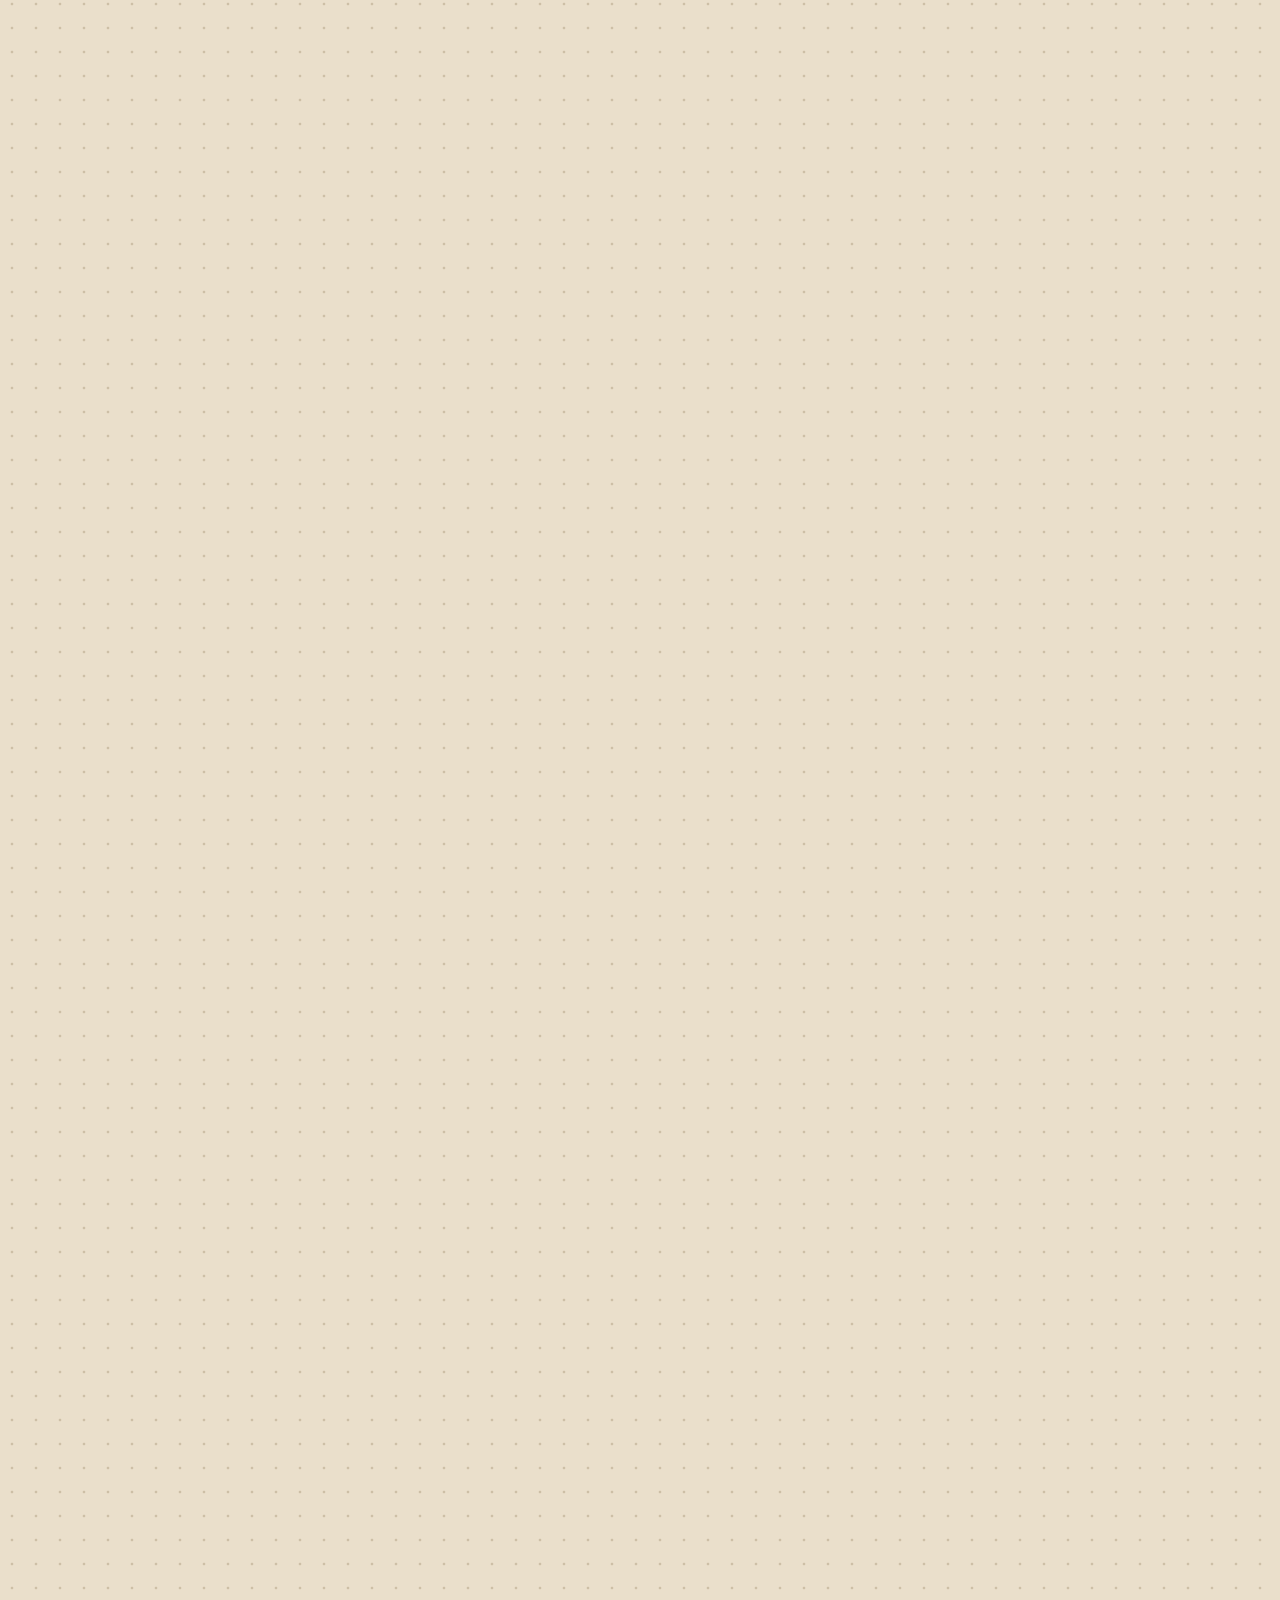
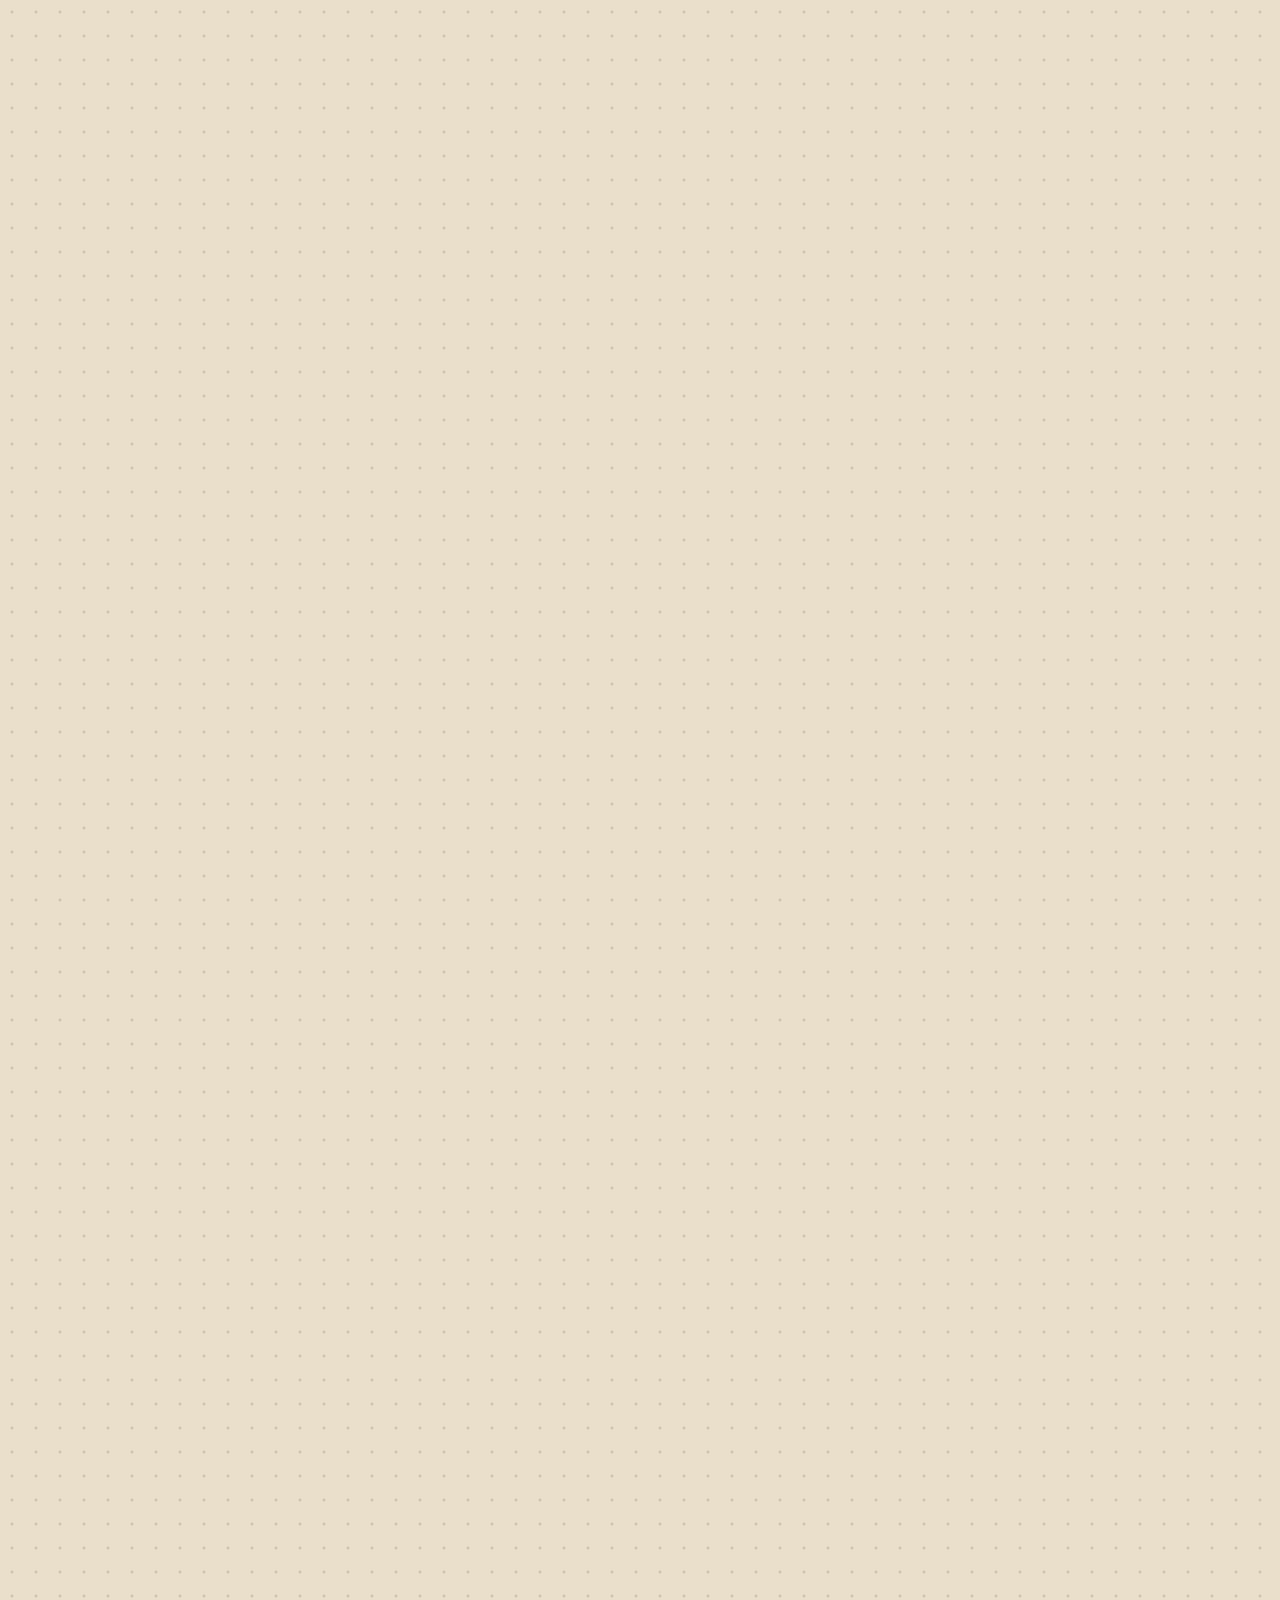
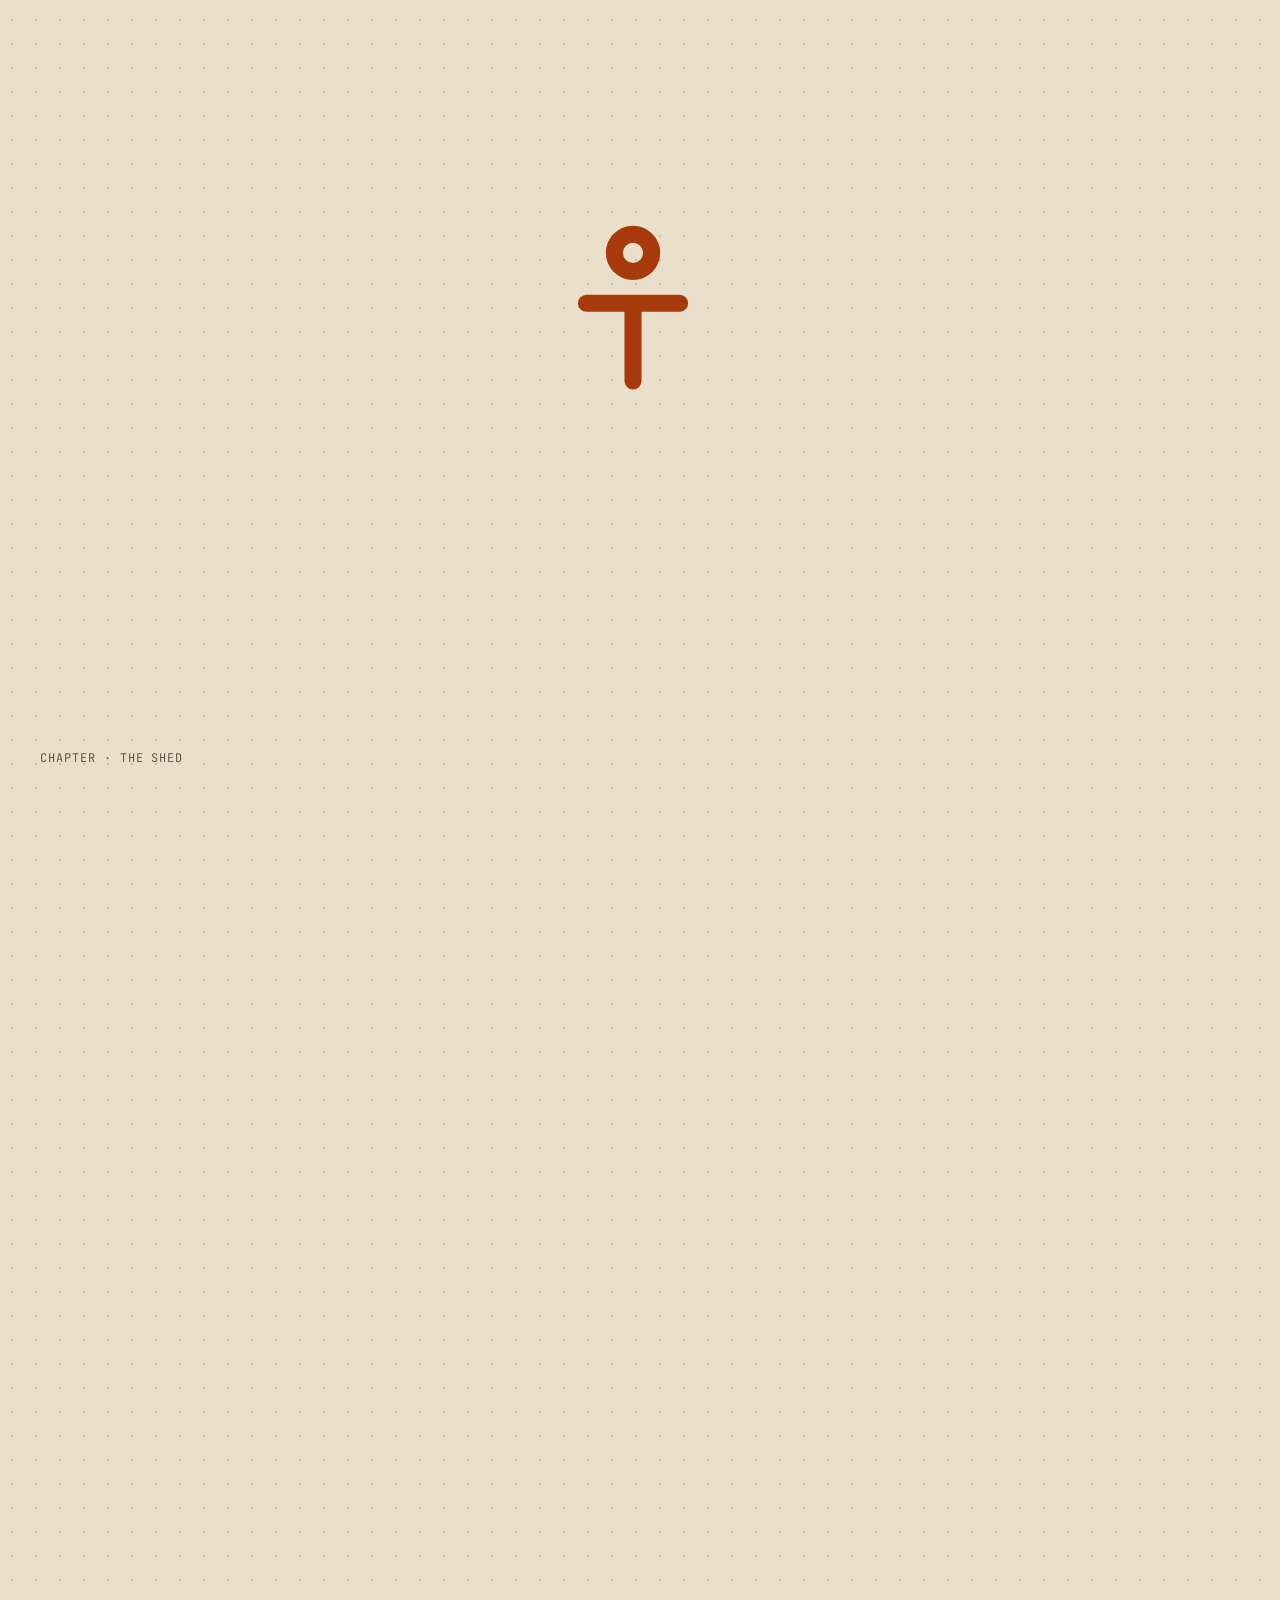
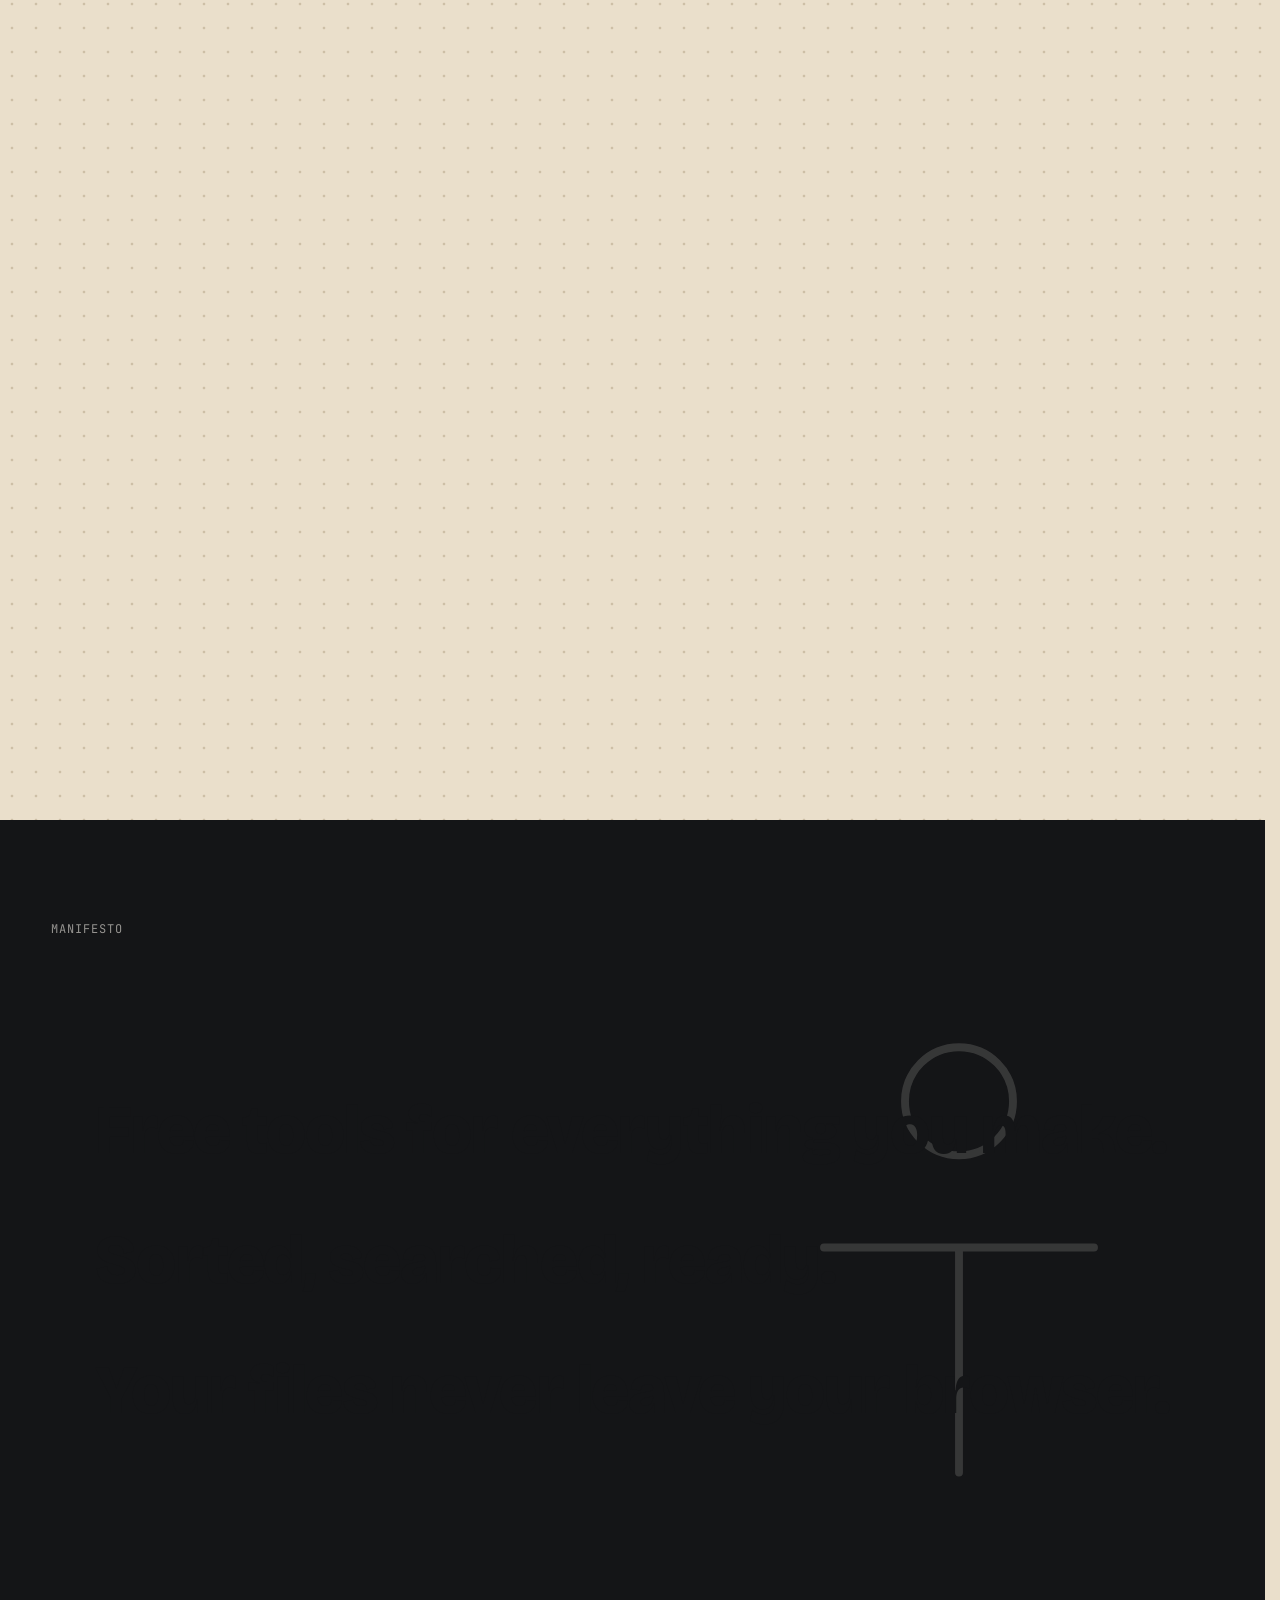
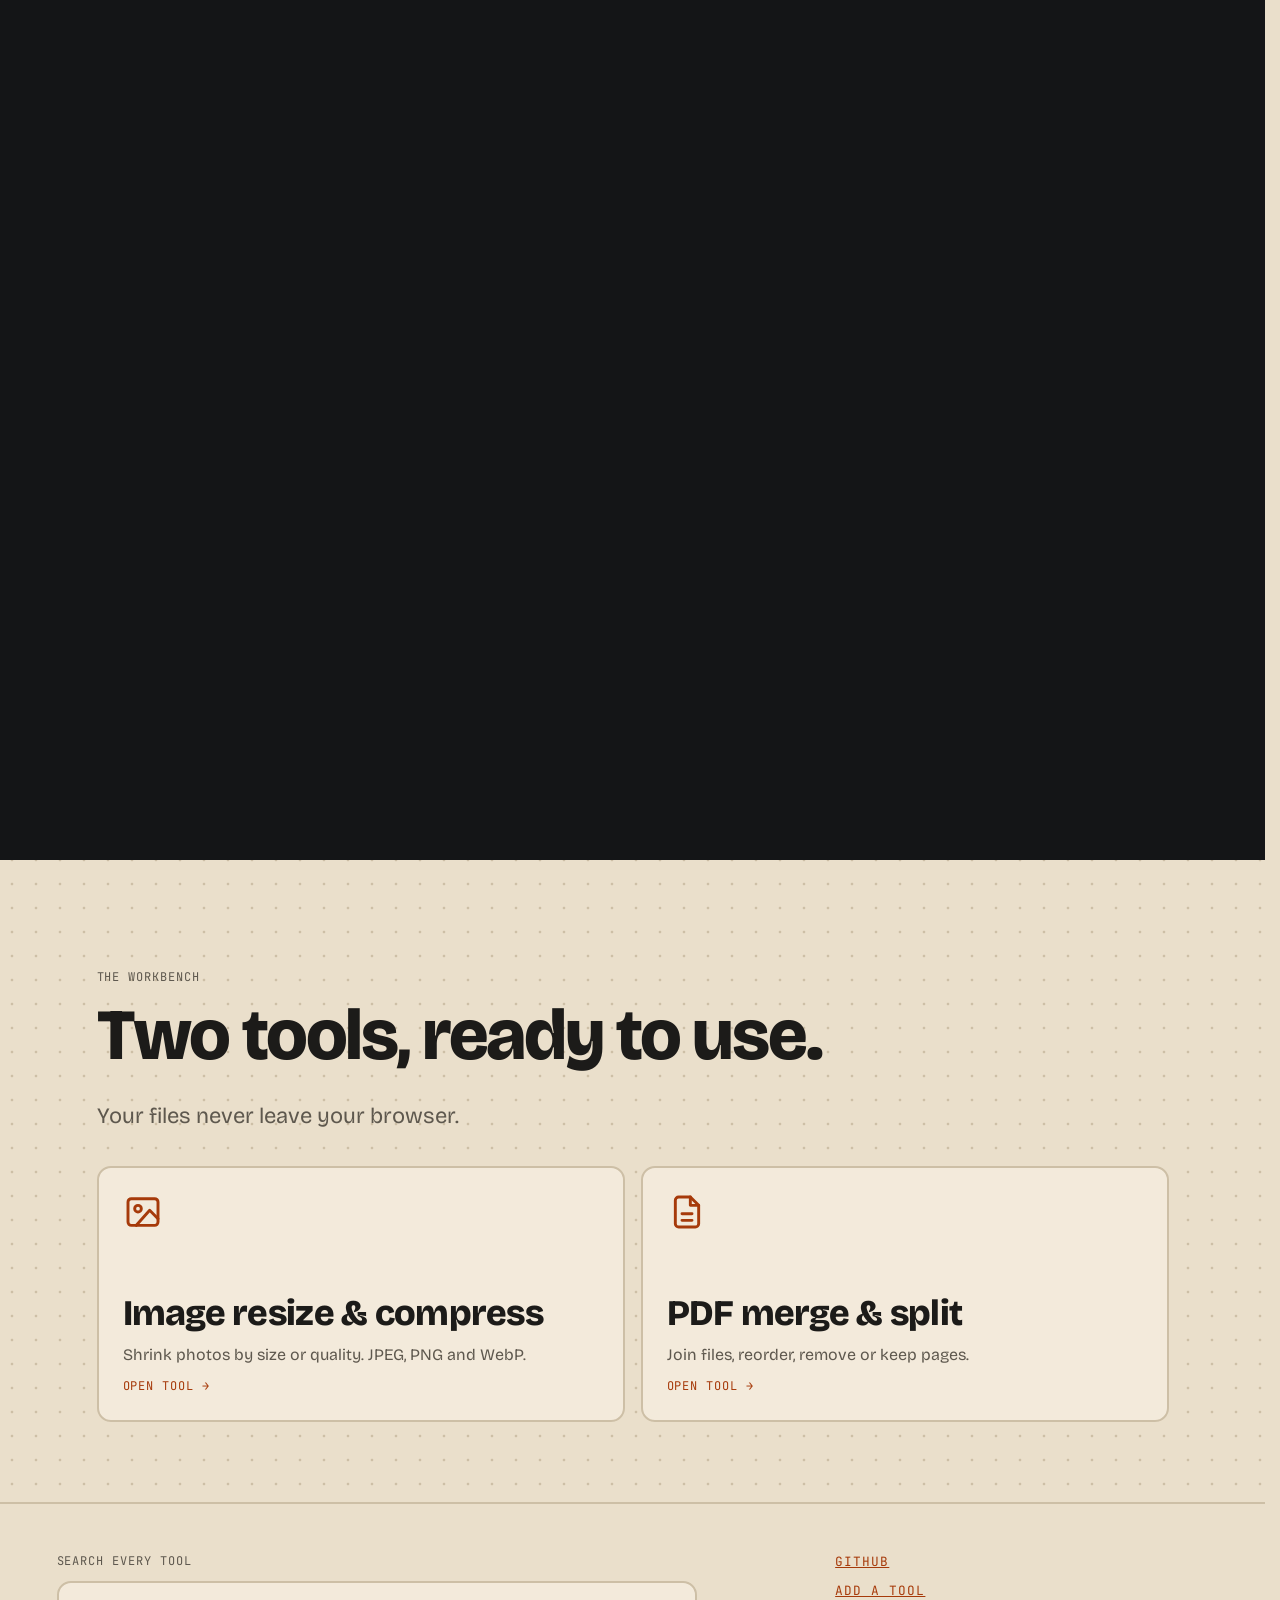
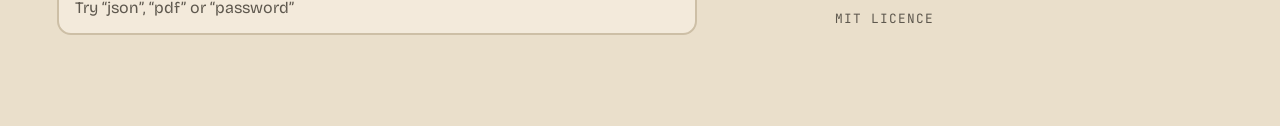
==== commit 2e2e3a74: "Landing page beat 6: inverted manifesto Page flips against the theme; three lines reveal one by one " ====
--- a/index.html
+++ b/index.html
@@ -319,6 +319,19 @@
       </div>
     </section>
 
+    <section class="story manifesto" id="manifesto" data-section="Manifesto" data-invert data-story aria-labelledby="manifesto-title">
+      <div class="story-stage">
+        <svg class="manifesto-mark" viewBox="0 0 32 32" aria-hidden="true"><circle cx="16" cy="8.5" r="2.4"/><path d="M10 15h12M16 15v10"/></svg>
+        <p class="label manifesto-label" aria-hidden="true">Manifesto</p>
+        <h2 class="sr-only" id="manifesto-title">What Toolshed is for</h2>
+        <div class="m-lines">
+          <p class="m-line" style="--k:0"><span>Free tools for everything you make.</span></p>
+          <p class="m-line" style="--k:1"><span>Sorted, searched, ready.</span></p>
+          <p class="m-line" style="--k:2"><span>Your files never leave your browser.</span></p>
+        </div>
+      </div>
+    </section>
+
     <section class="workbench" id="workbench" data-section="Workbench" aria-labelledby="wb-title">
       <p class="label">The workbench</p>
       <h2 class="wb-title" id="wb-title">Two tools, ready to use.</h2>
--- a/assets/css/story.css
+++ b/assets/css/story.css
@@ -77,3 +77,134 @@
     opacity: calc(1 - var(--sp) * 3);
   }
 }
+
+/* ---------- Beat 6: manifesto (inverts against the theme) ---------- */
+.manifesto {
+  --m-bg: #f3ede0;
+  --m-fg: #141517;
+  position: relative;
+  background: var(--m-bg);
+  color: var(--m-fg);
+}
+
+:root[data-theme='light'] .manifesto {
+  --m-bg: #141517;
+  --m-fg: #ece8e1;
+}
+
+@media (prefers-color-scheme: light) {
+  :root:not([data-theme='dark']) .manifesto {
+    --m-bg: #141517;
+    --m-fg: #ece8e1;
+  }
+}
+
+.manifesto .story-stage {
+  position: relative;
+  display: grid;
+  align-content: center;
+  min-height: 70vh;
+  padding: 6rem clamp(1rem, 4vw, 3.5rem);
+  overflow: hidden;
+}
+
+.manifesto-label {
+  position: absolute;
+  top: 5.5rem;
+  left: clamp(1rem, 4vw, 3.5rem);
+  color: var(--m-fg);
+  opacity: 0.6;
+}
+
+.manifesto-mark {
+  position: absolute;
+  right: -6vmin;
+  top: 50%;
+  width: min(80vmin, 46rem);
+  transform: translateY(-50%);
+  fill: none;
+  stroke: var(--m-fg);
+  stroke-width: 0.35;
+  stroke-linecap: round;
+  opacity: 0.16;
+  pointer-events: none;
+}
+
+.m-lines {
+  position: relative;
+  display: grid;
+  gap: 0.5em;
+  justify-items: start;
+  font-size: clamp(1.6rem, 5.4vw, 4.75rem);
+}
+
+.m-line {
+  position: relative;
+  isolation: isolate;
+  margin: 0;
+  padding: 0.12em 0.35em 0.16em;
+  font-weight: 800;
+  line-height: 1.1;
+  letter-spacing: -0.02em;
+  color: var(--m-bg);
+}
+
+/* The highlight box; its text sits on top in the page colour */
+.m-line::before {
+  content: '';
+  position: absolute;
+  inset: 0;
+  z-index: -1;
+  background: var(--m-fg);
+  transform-origin: left center;
+  scale: clamp(0, calc((var(--sp) - var(--k) * 0.24 - 0.06) * 8), 1) 1;
+}
+
+.m-line span {
+  opacity: clamp(0, calc((var(--sp) - var(--k) * 0.24 - 0.15) * 10), 1);
+}
+
+@media (prefers-reduced-motion: no-preference) {
+  html.js .manifesto {
+    --sp: 0;
+    height: 360vh;
+    height: 360svh;
+  }
+
+  html.js .manifesto .story-stage {
+    position: sticky;
+    top: 0;
+    height: 100vh;
+    height: 100svh;
+    padding-top: 5rem;
+  }
+}
+
+/* Index and nav stay readable on the inverted page */
+.hud-index[data-invert] a {
+  color: #5e584e;
+}
+
+:root[data-theme='light'] .hud-index[data-invert] a {
+  color: #9c978e;
+}
+
+@media (prefers-color-scheme: light) {
+  :root:not([data-theme='dark']) .hud-index[data-invert] a {
+    color: #9c978e;
+  }
+}
+
+.hud-index[data-invert] a[aria-current='true'] {
+  color: var(--accent);
+}
+
+@media (max-width: 719px) {
+  .manifesto-label {
+    top: 7rem;
+  }
+
+  html.js .manifesto .story-stage {
+    padding-top: 7rem;
+  }
+}
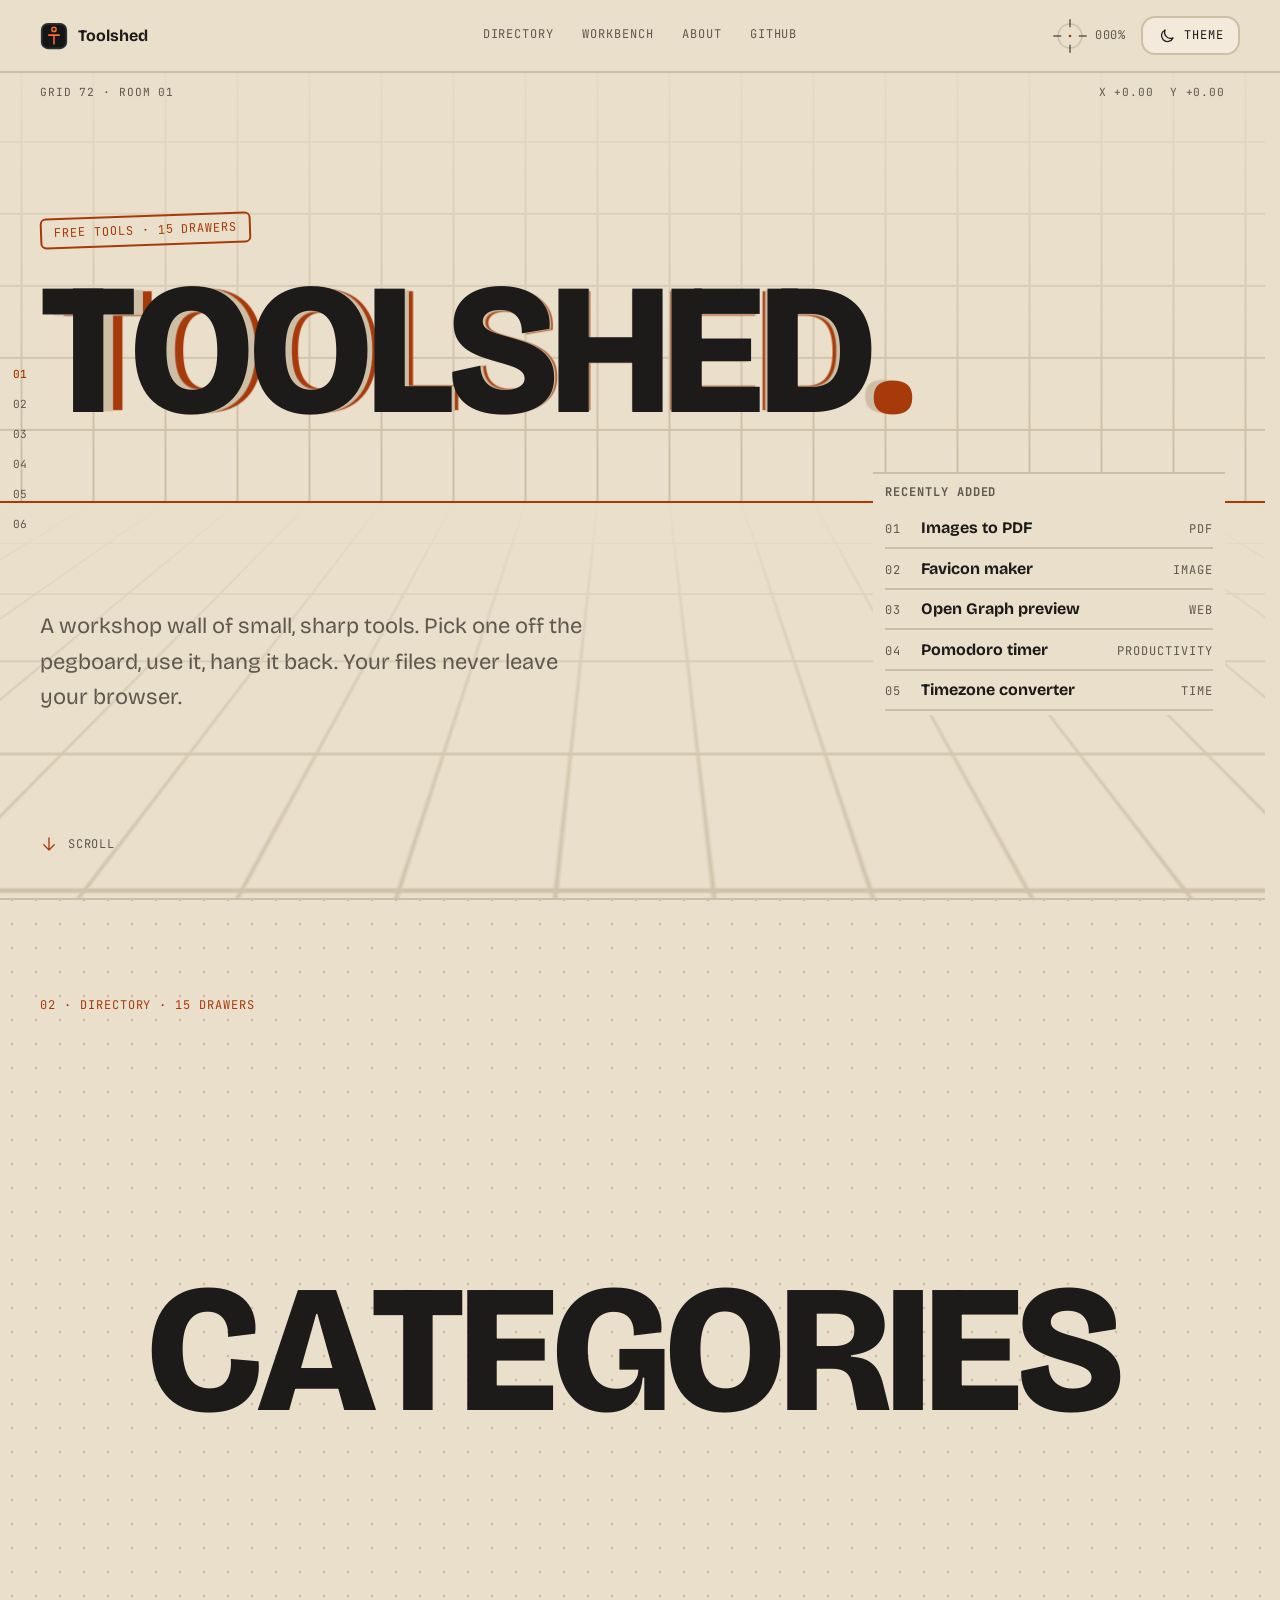
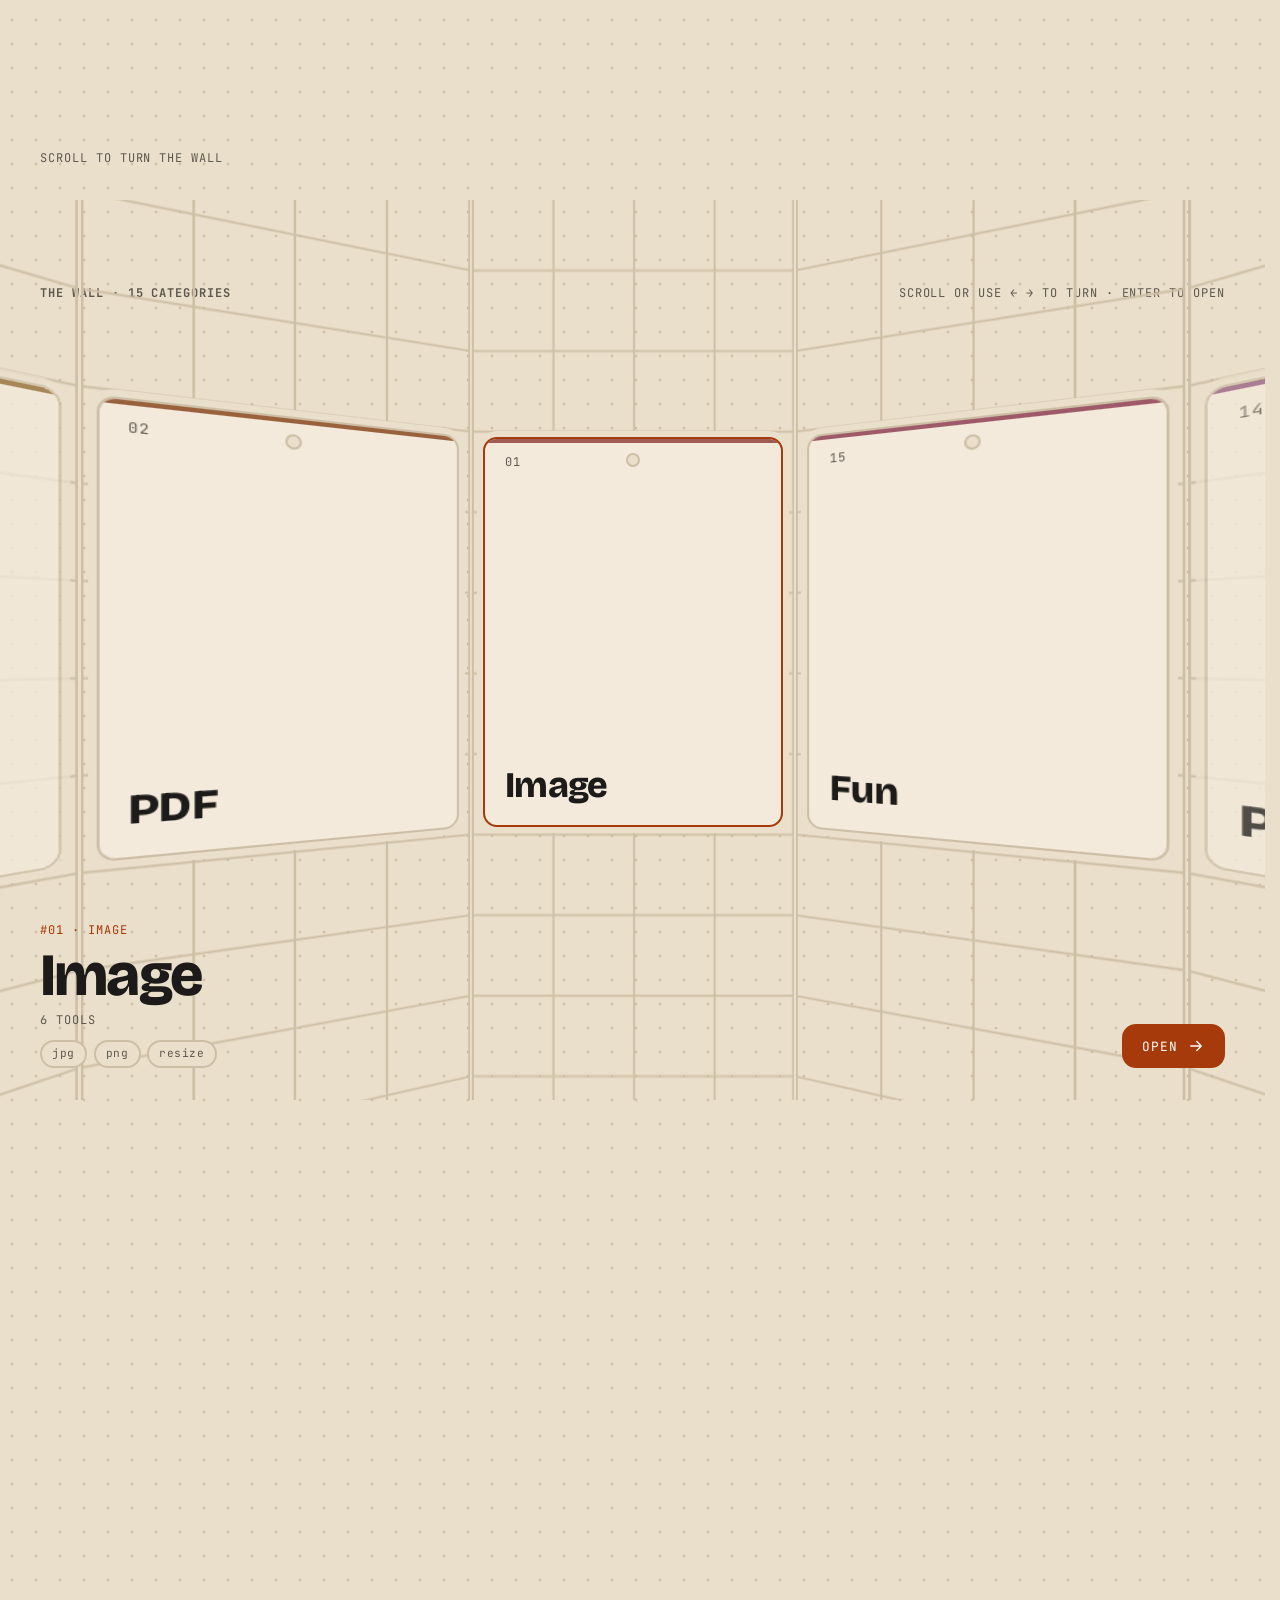
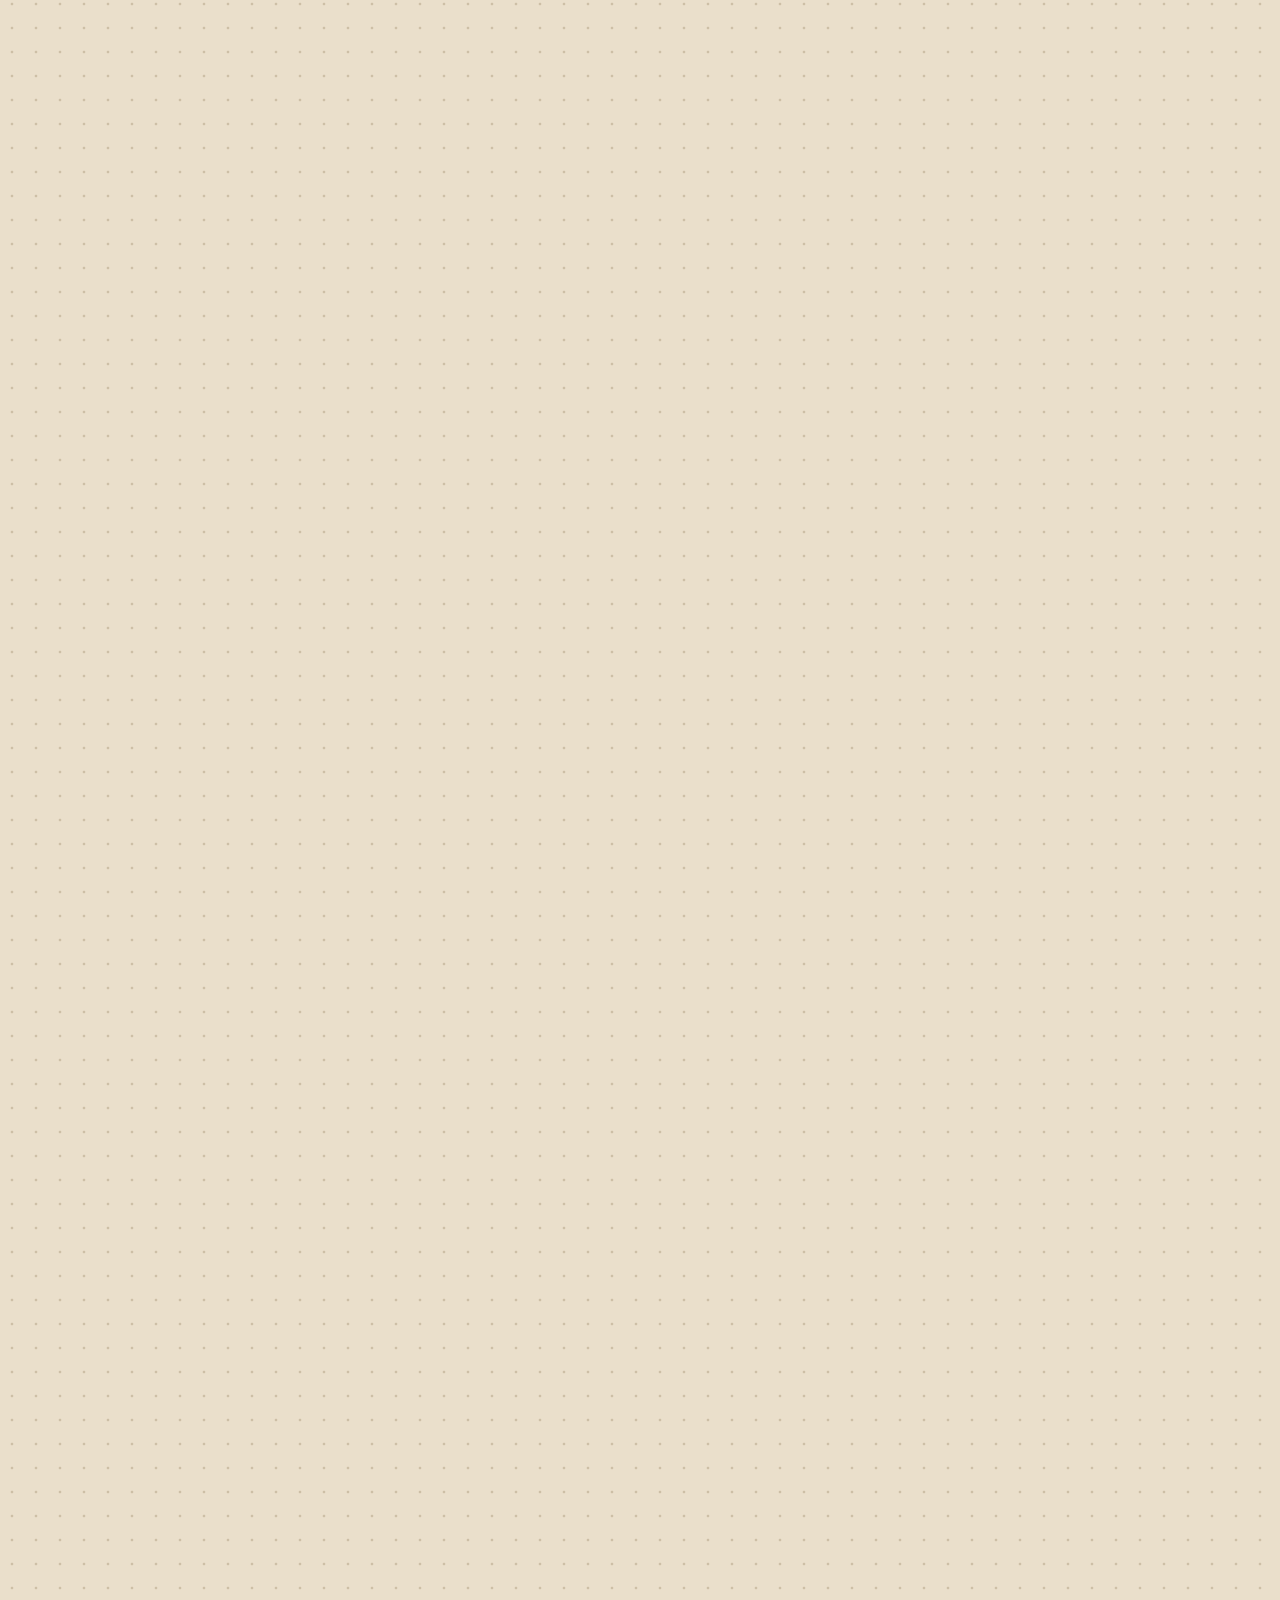
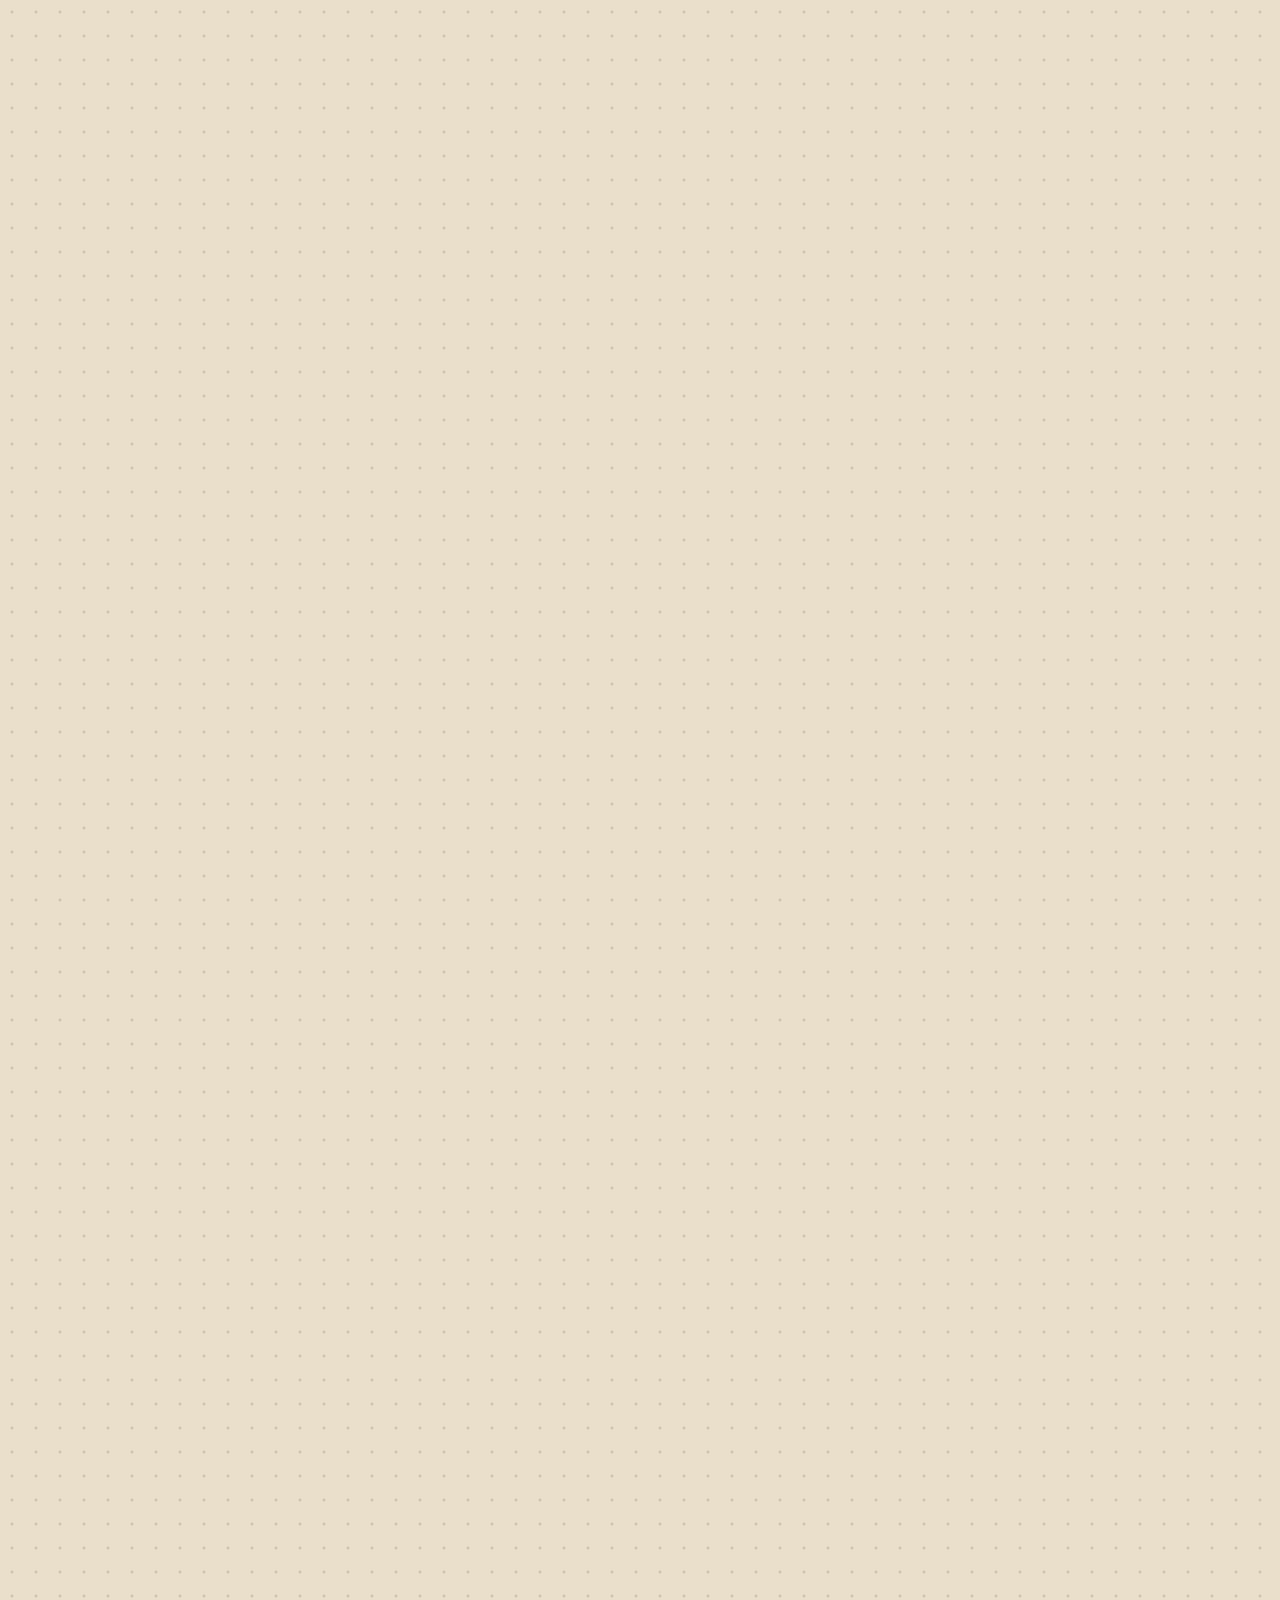
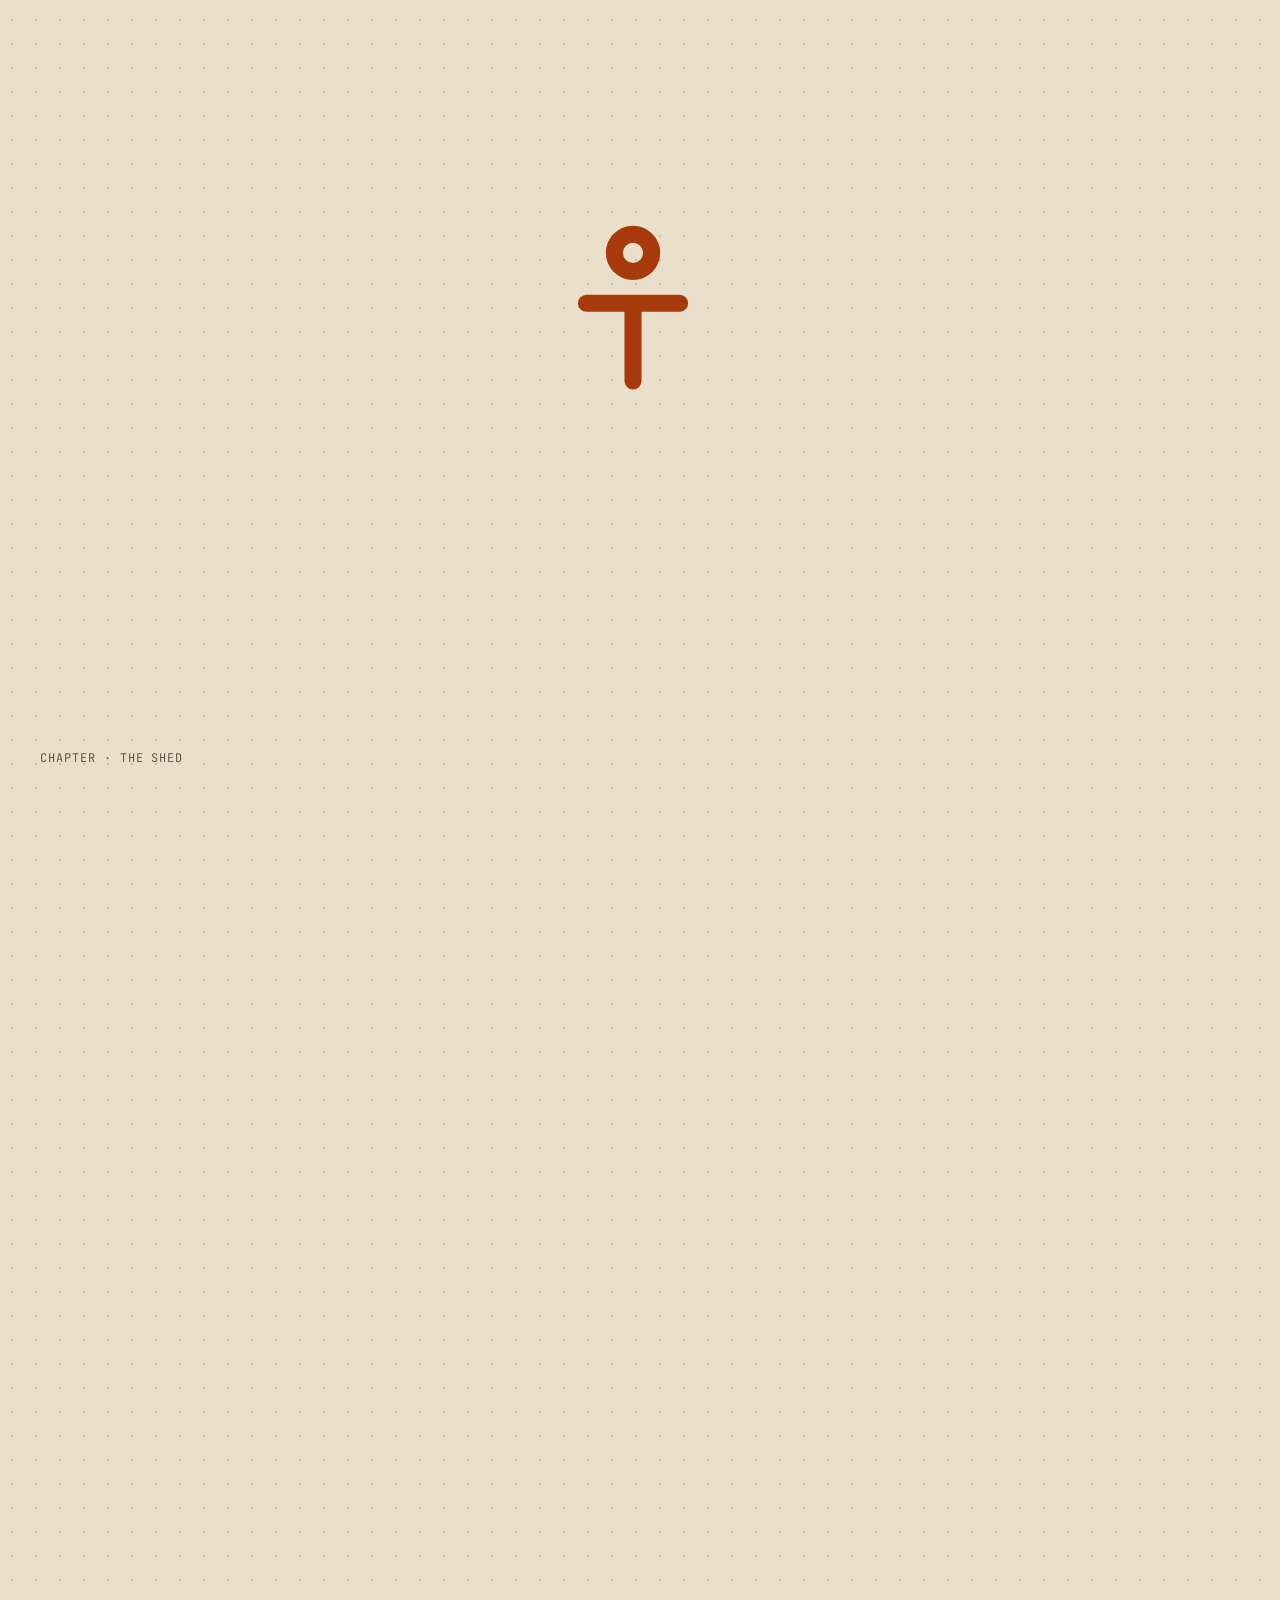
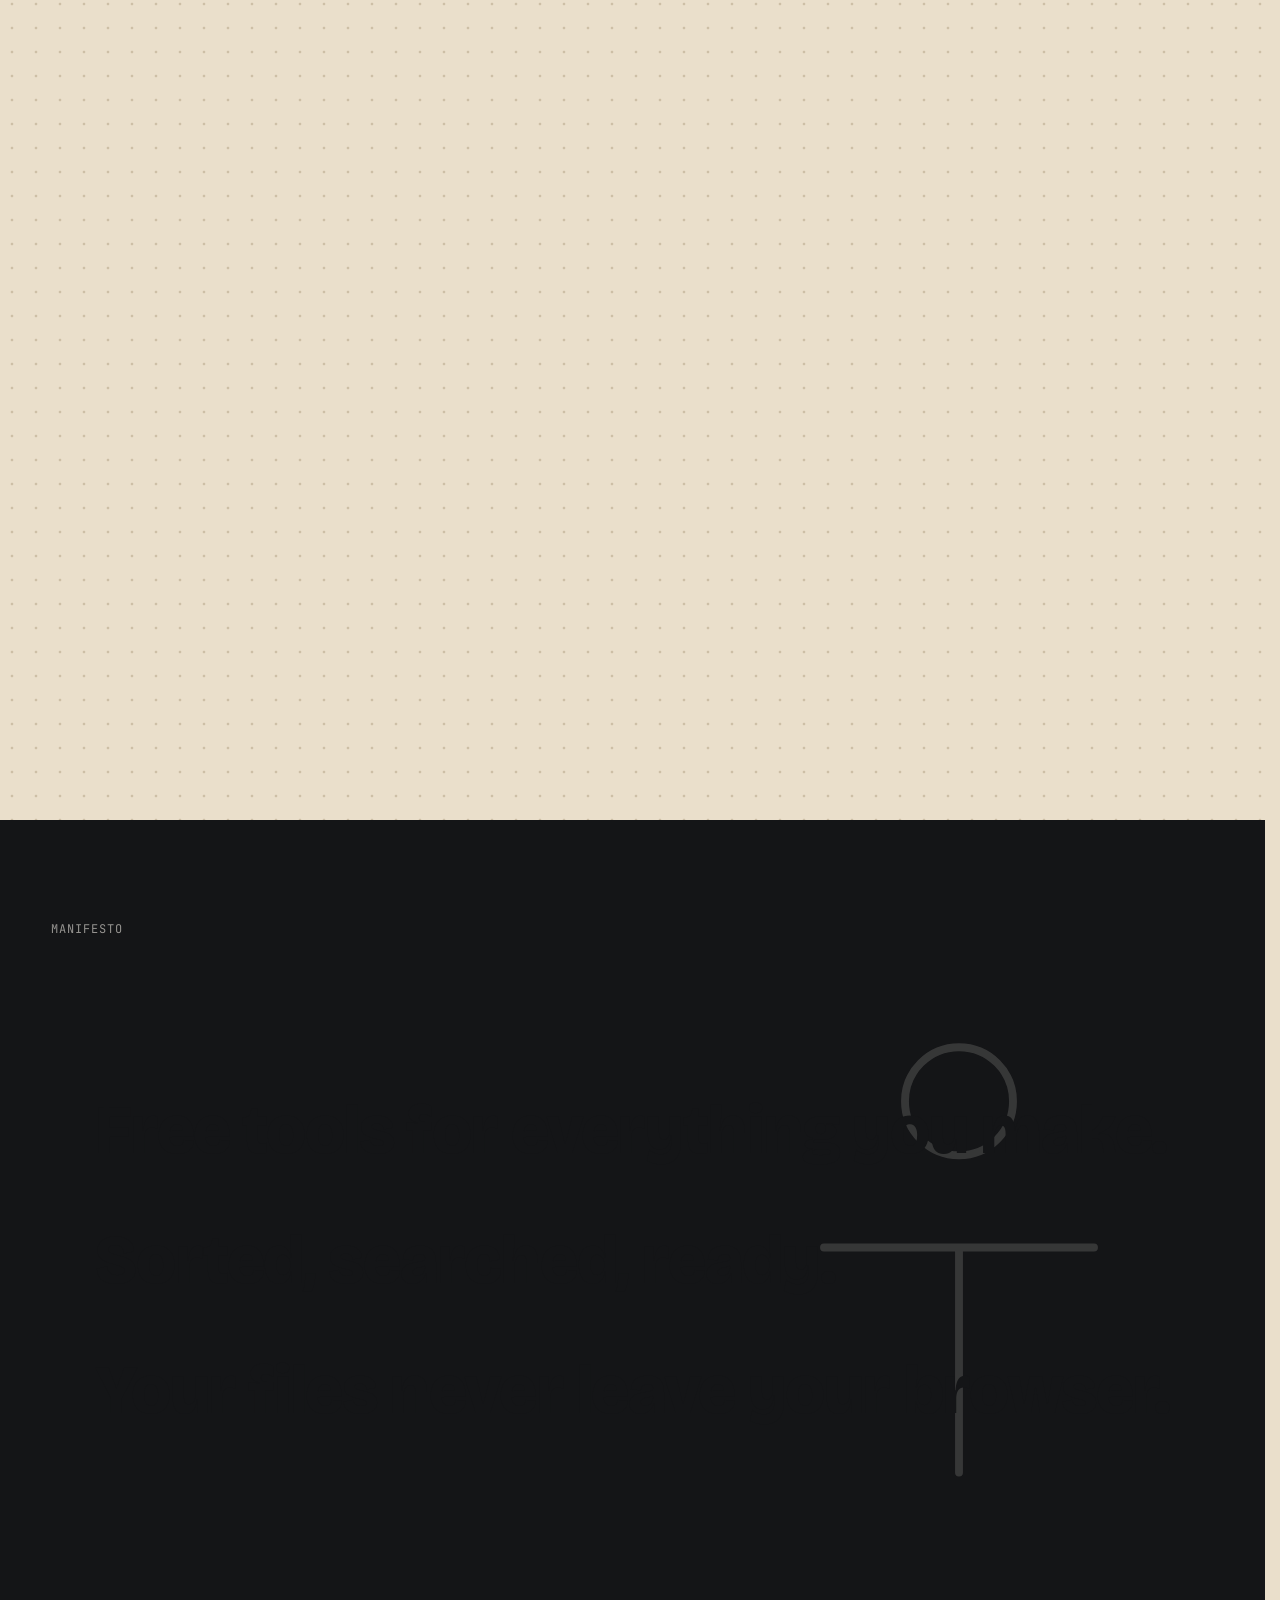
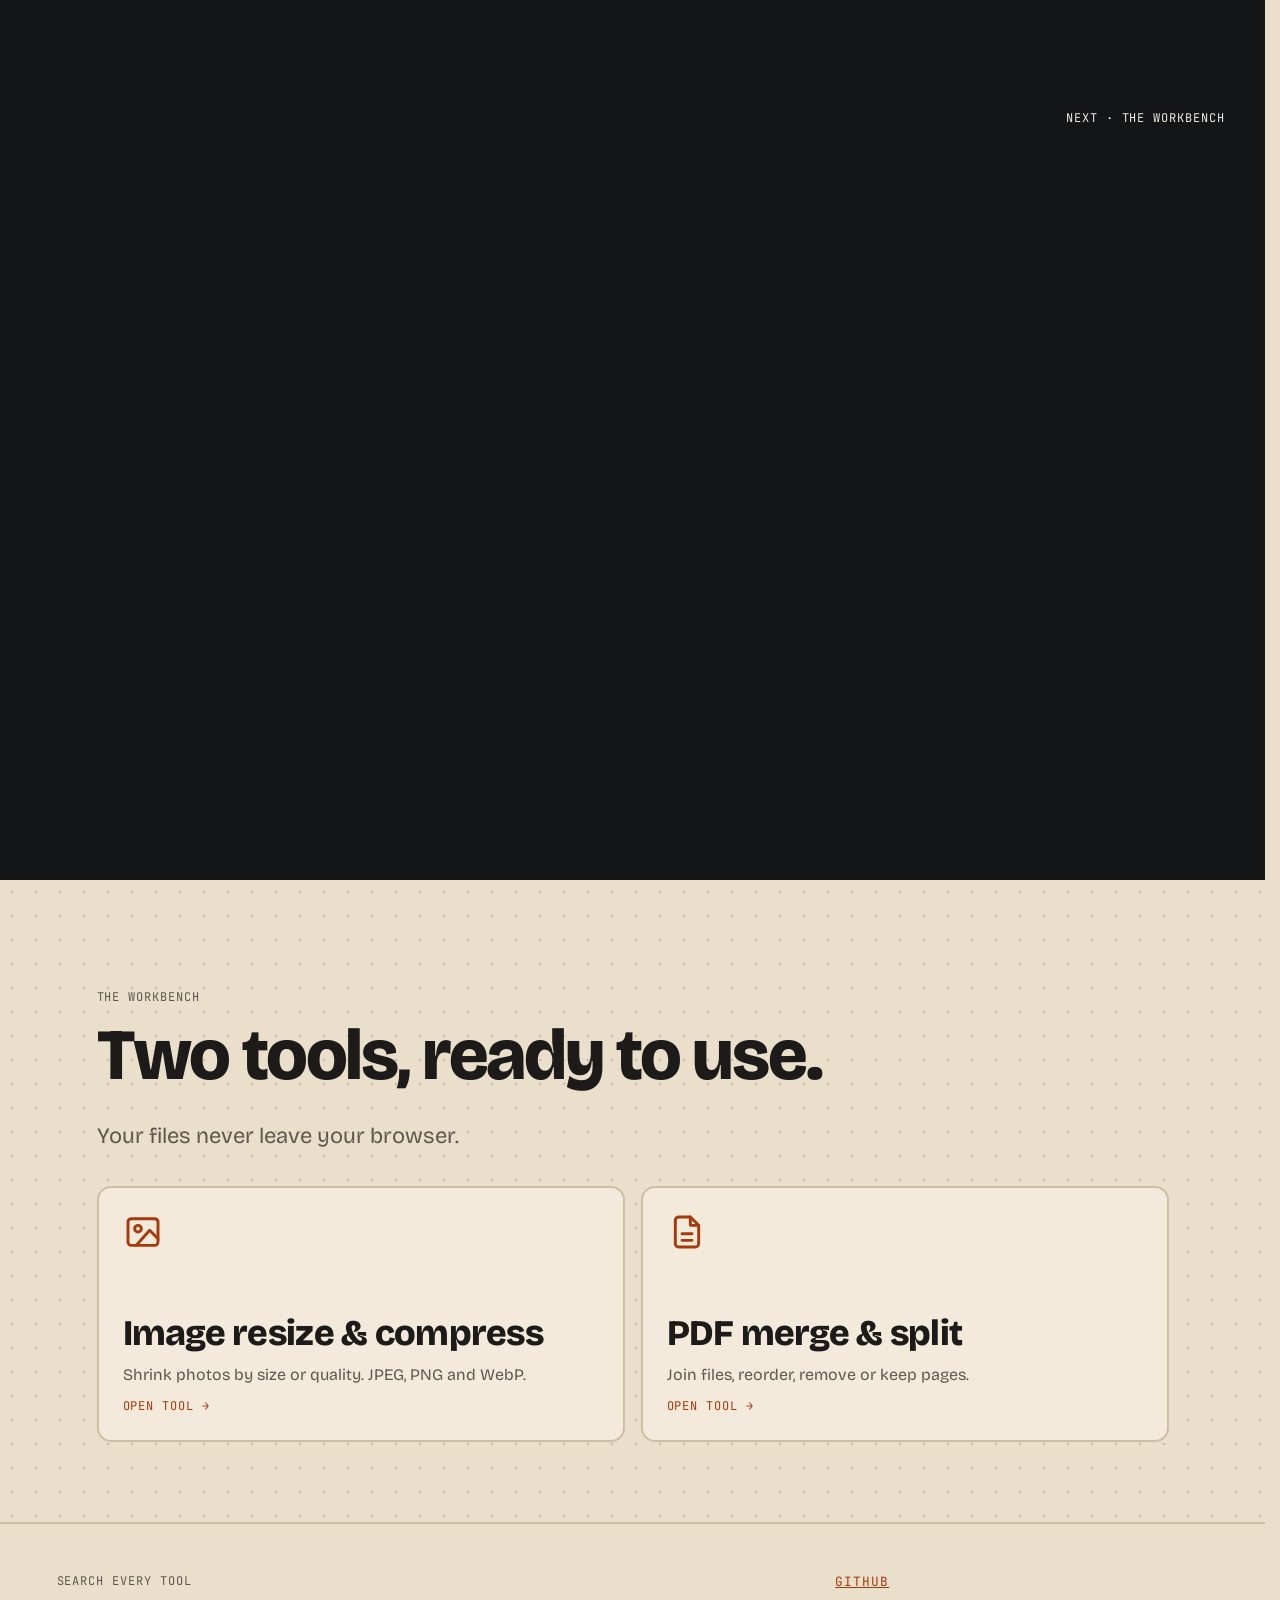
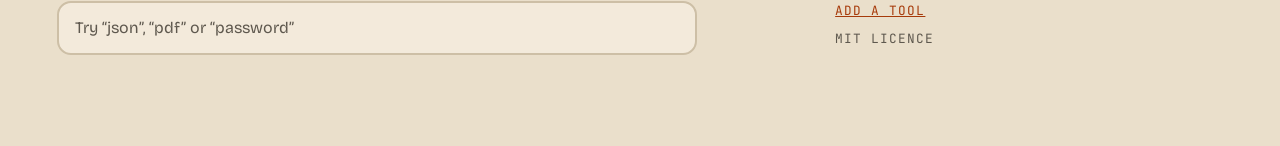
==== commit ed31f51f: "Landing page beat 7: diagonal accent wipe into the workbench Two slanted clip-path edges (accent, th" ====
--- a/index.html
+++ b/index.html
@@ -332,6 +332,14 @@
       </div>
     </section>
 
+    <div class="story wipe" data-story aria-hidden="true">
+      <div class="story-stage">
+        <div class="wipe-accent"></div>
+        <div class="wipe-page"></div>
+        <p class="label wipe-label">Next &middot; The workbench</p>
+      </div>
+    </div>
+
     <section class="workbench" id="workbench" data-section="Workbench" aria-labelledby="wb-title">
       <p class="label">The workbench</p>
       <h2 class="wb-title" id="wb-title">Two tools, ready to use.</h2>
--- a/assets/css/story.css
+++ b/assets/css/story.css
@@ -79,21 +79,27 @@
 }
 
 /* ---------- Beat 6: manifesto (inverts against the theme) ---------- */
-.manifesto {
+.manifesto,
+.wipe {
   --m-bg: #f3ede0;
   --m-fg: #141517;
-  position: relative;
   background: var(--m-bg);
   color: var(--m-fg);
 }
 
-:root[data-theme='light'] .manifesto {
+.manifesto {
+  position: relative;
+}
+
+:root[data-theme='light'] .manifesto,
+:root[data-theme='light'] .wipe {
   --m-bg: #141517;
   --m-fg: #ece8e1;
 }
 
 @media (prefers-color-scheme: light) {
-  :root:not([data-theme='dark']) .manifesto {
+  :root:not([data-theme='dark']) .manifesto,
+  :root:not([data-theme='dark']) .wipe {
     --m-bg: #141517;
     --m-fg: #ece8e1;
   }
@@ -208,3 +214,52 @@
     padding-top: 7rem;
   }
 }
+
+/* ---------- Beat 7: diagonal accent wipe (replaces the liquid shader) ---------- */
+.wipe {
+  display: none;
+}
+
+@media (prefers-reduced-motion: no-preference) {
+  html.js .wipe {
+    --sp: 0;
+    display: block;
+    height: 180vh;
+    height: 180svh;
+  }
+
+  html.js .wipe .story-stage {
+    position: sticky;
+    top: 0;
+    height: 100vh;
+    height: 100svh;
+    overflow: hidden;
+    display: block;
+  }
+
+  .wipe-accent,
+  .wipe-page {
+    position: absolute;
+    inset: 0;
+  }
+
+  /* Two slanted edges sweep left to right: accent first, then the page colour */
+  .wipe-accent {
+    background: var(--accent);
+    clip-path: polygon(0 0, calc(var(--sp) * 200%) 0, calc(var(--sp) * 200% - 25%) 100%, 0 100%);
+  }
+
+  .wipe-page {
+    background: radial-gradient(var(--line) 1.5px, transparent 1.6px) 0 0 / 24px 24px, var(--bg);
+    clip-path: polygon(0 0, calc(var(--sp) * 200% - 40%) 0, calc(var(--sp) * 200% - 65%) 100%, 0 100%);
+  }
+
+  .wipe-label {
+    position: absolute;
+    right: clamp(1rem, 4vw, 2.5rem);
+    bottom: 2rem;
+    margin: 0;
+    color: var(--m-fg);
+    opacity: calc(1 - var(--sp) * 2.2);
+  }
+}
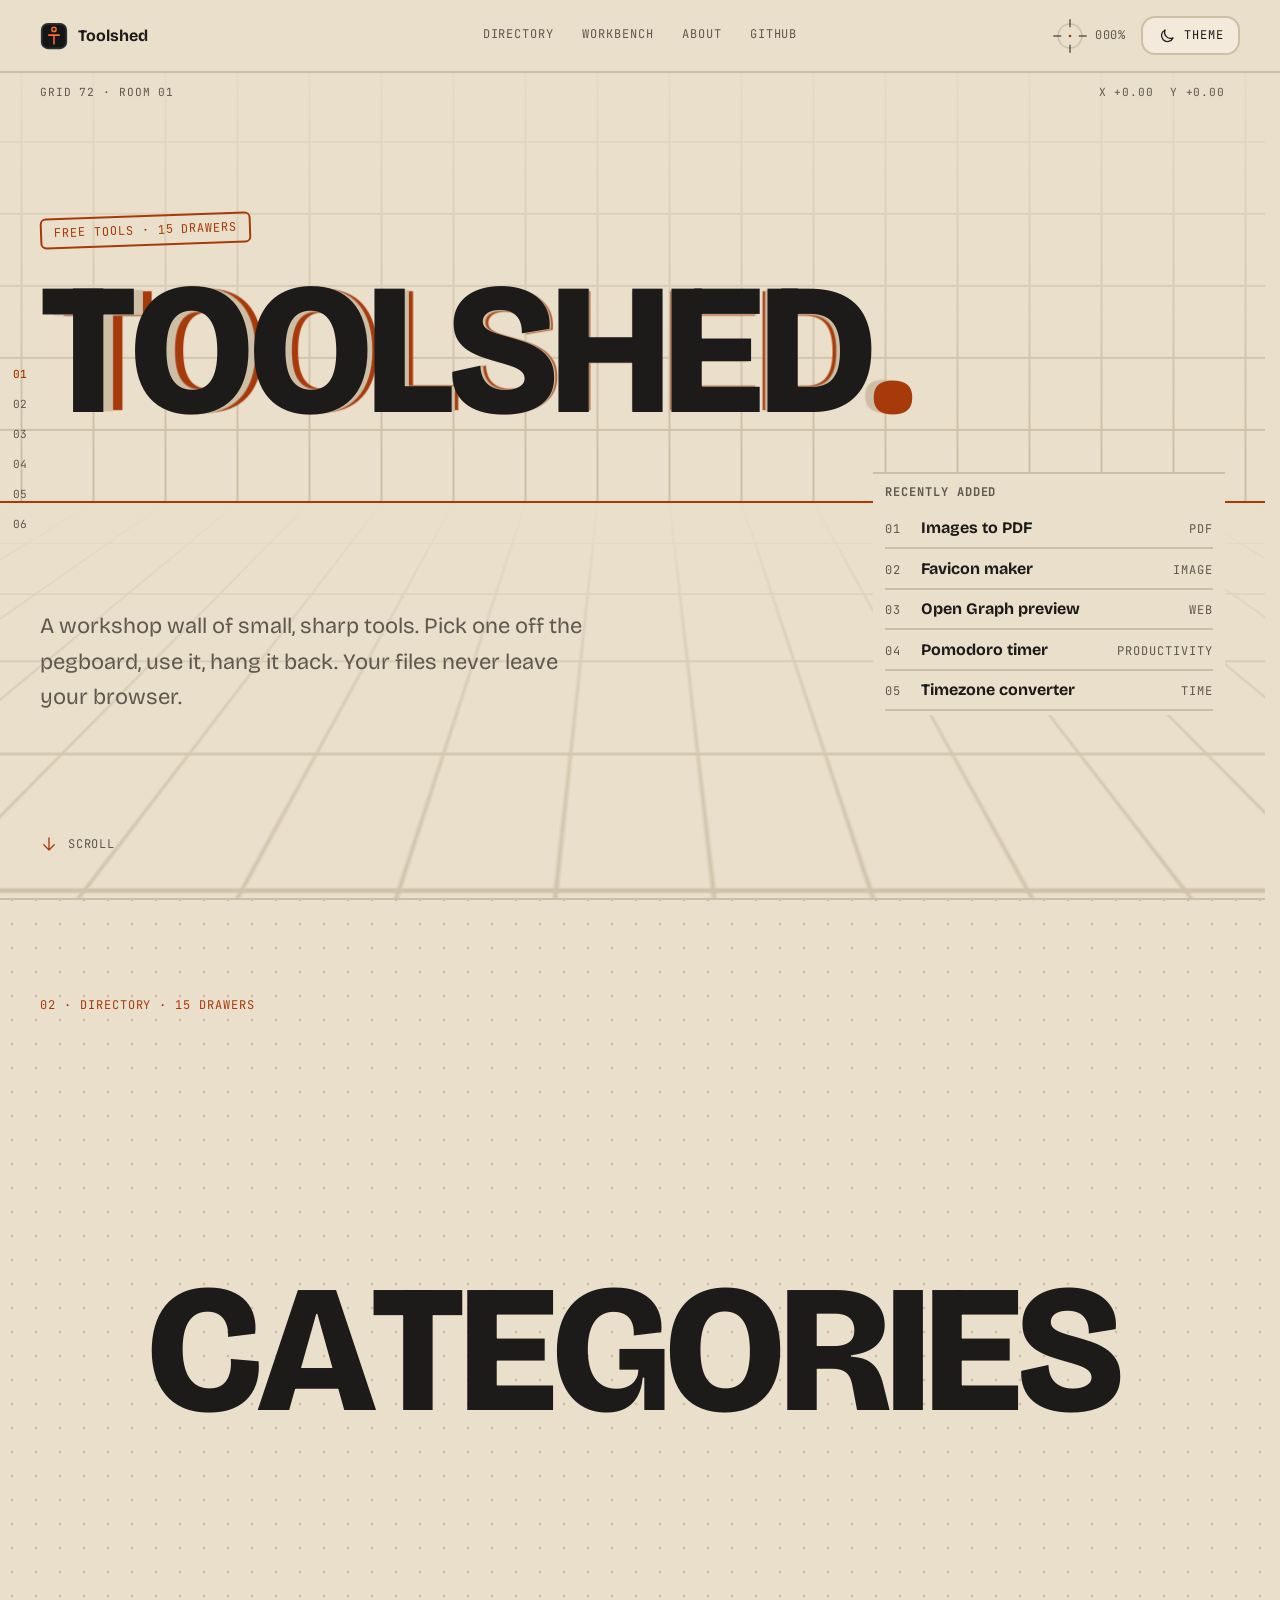
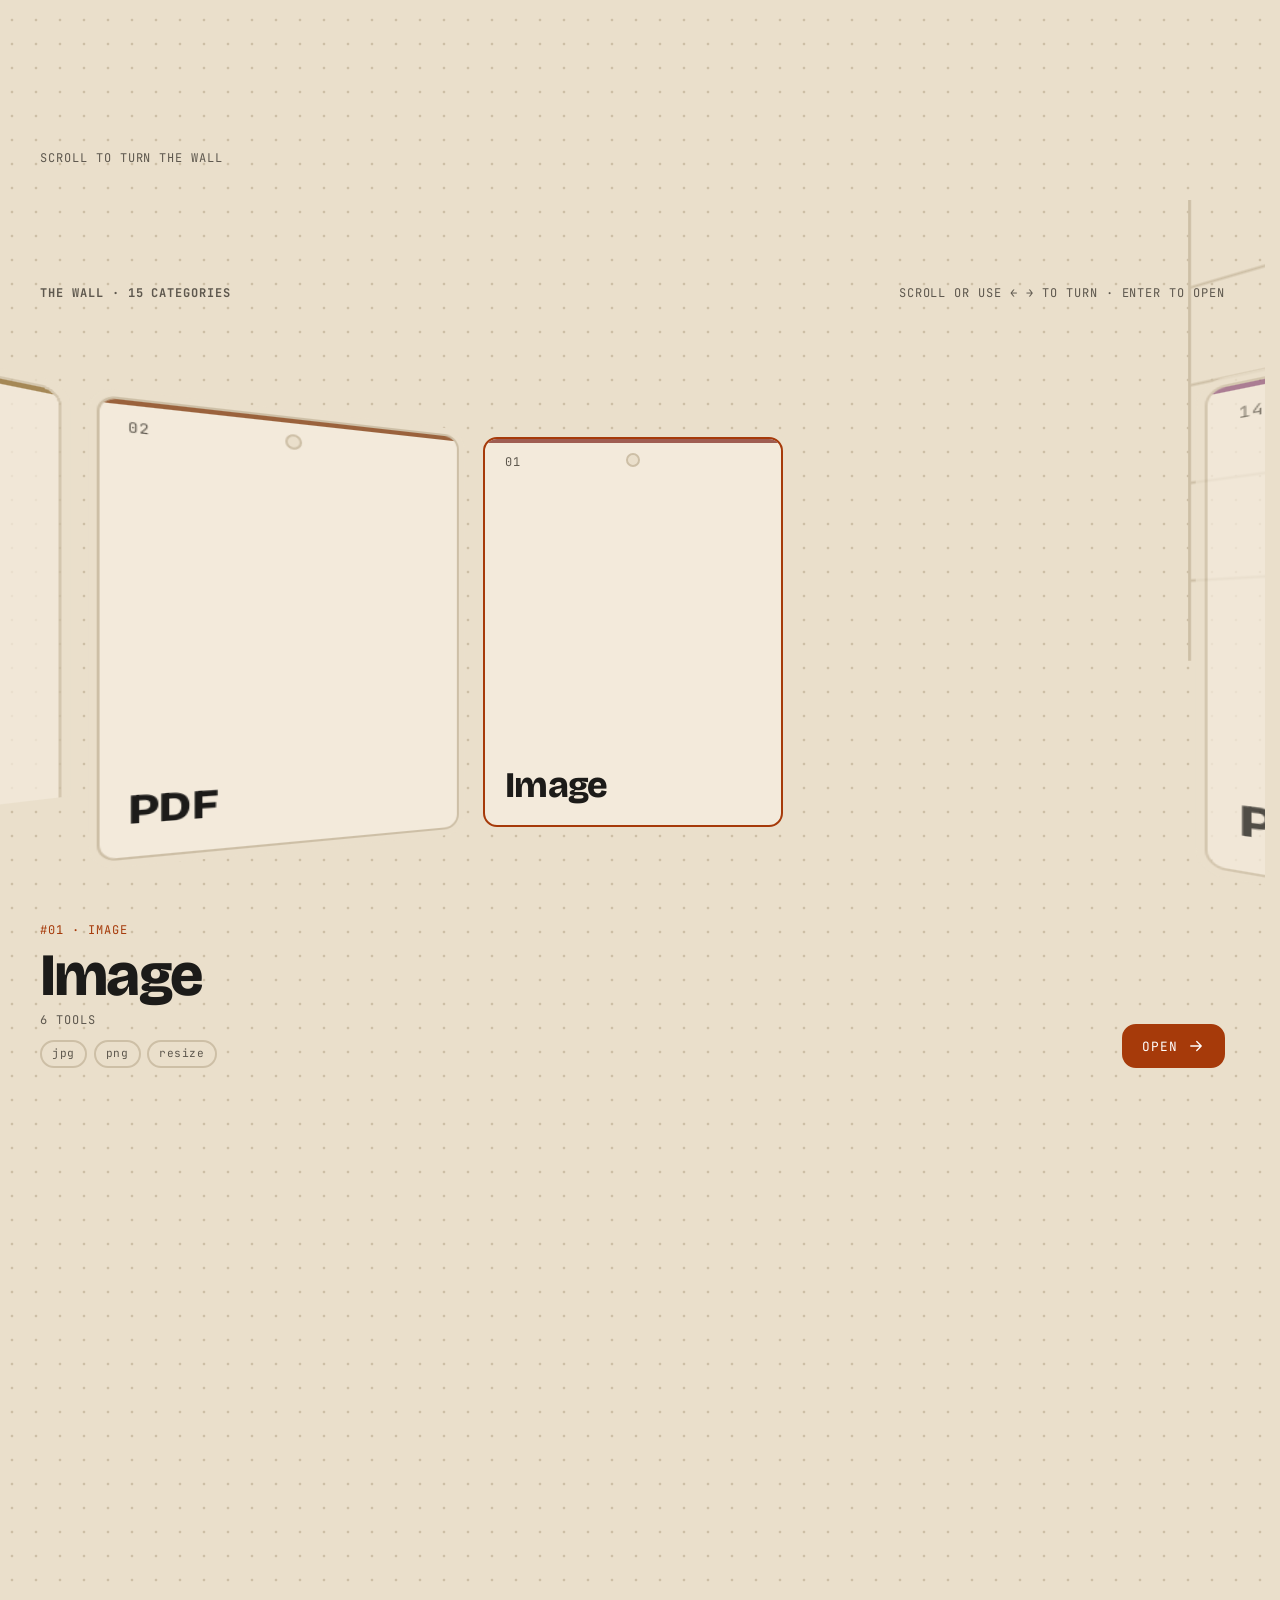
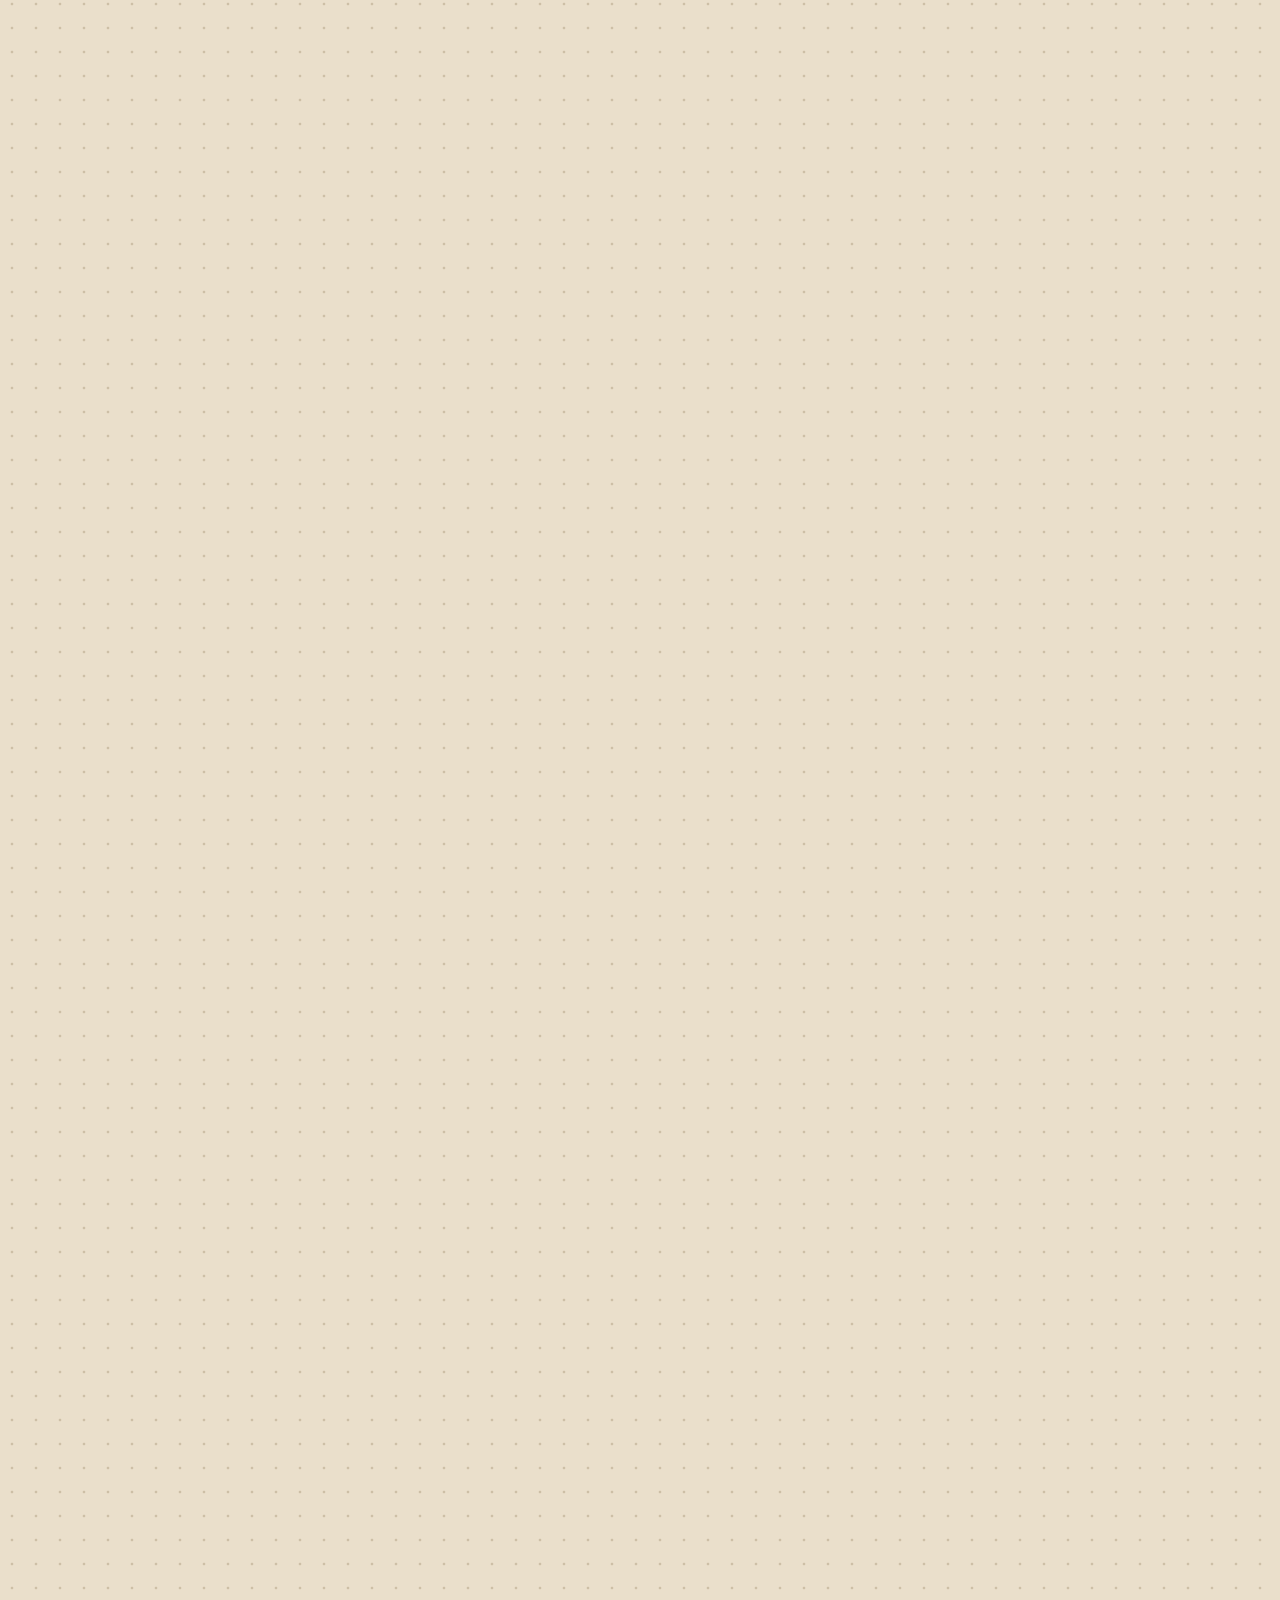
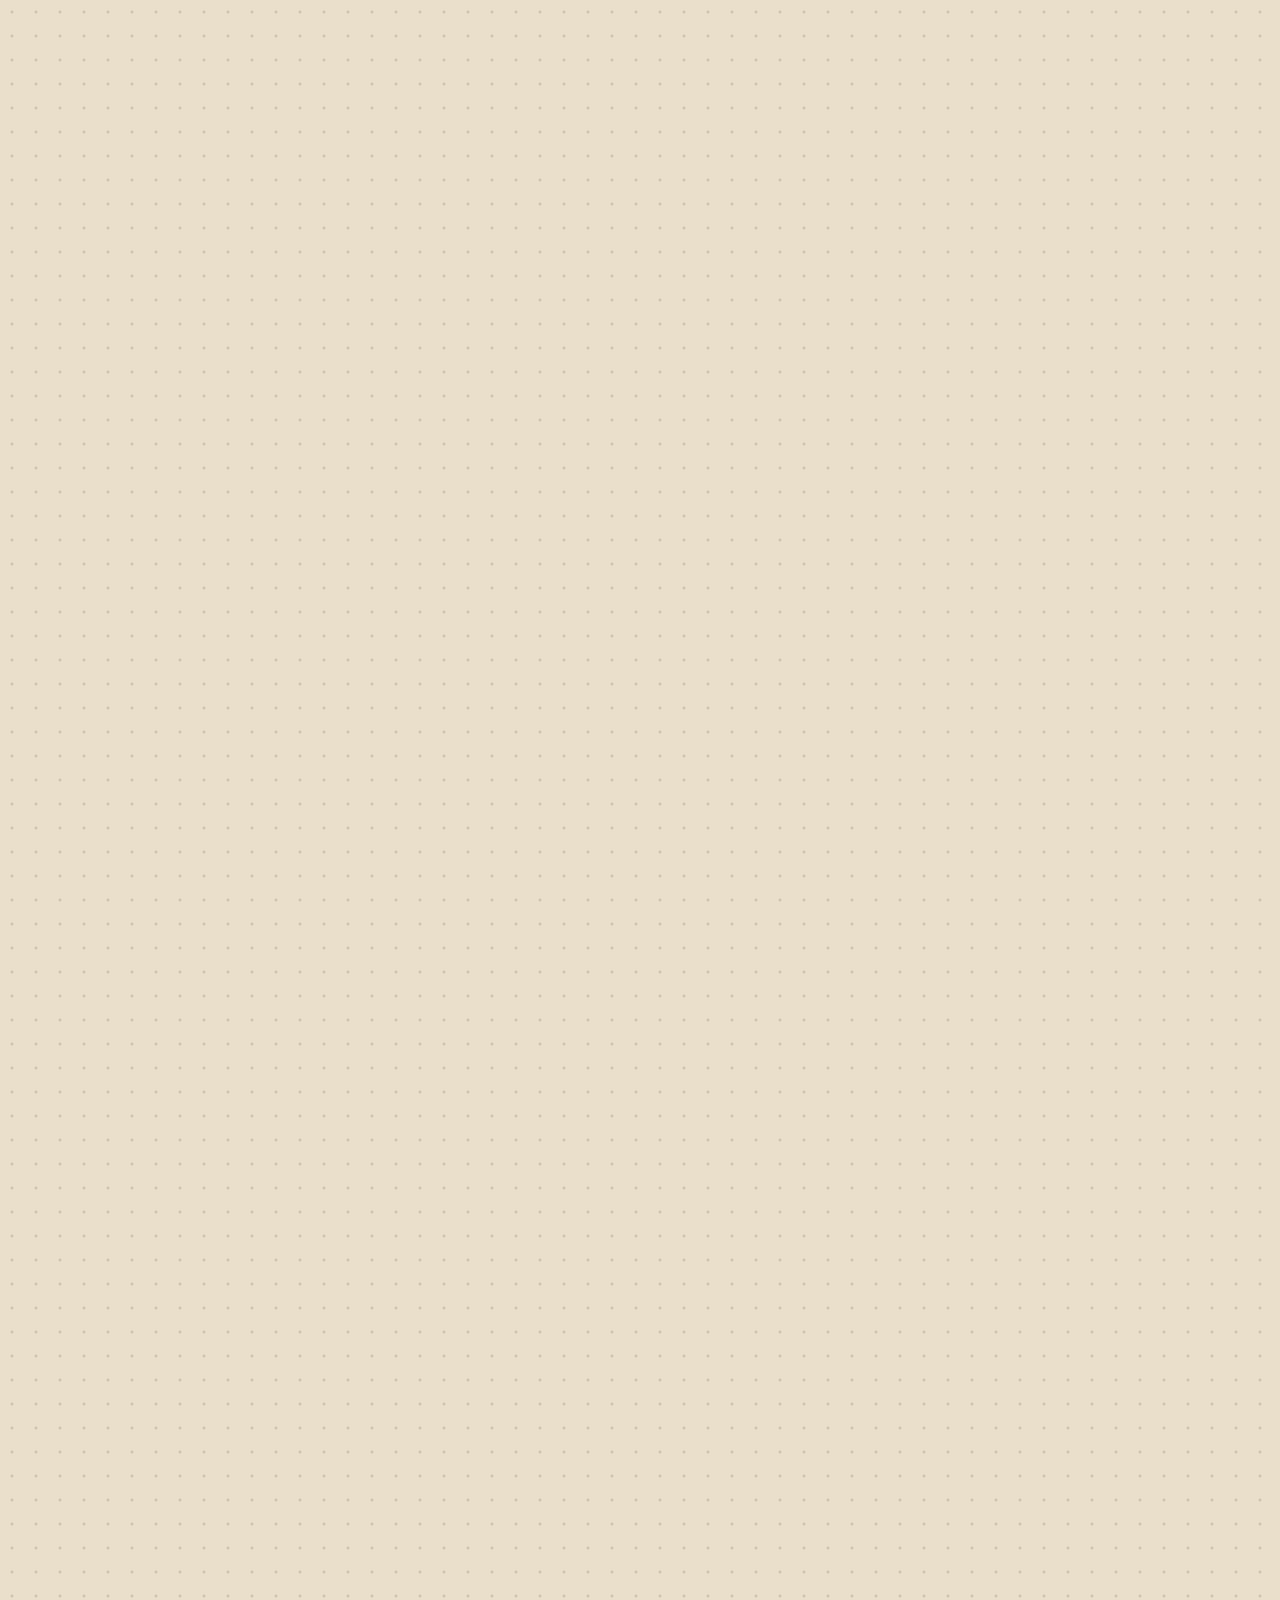
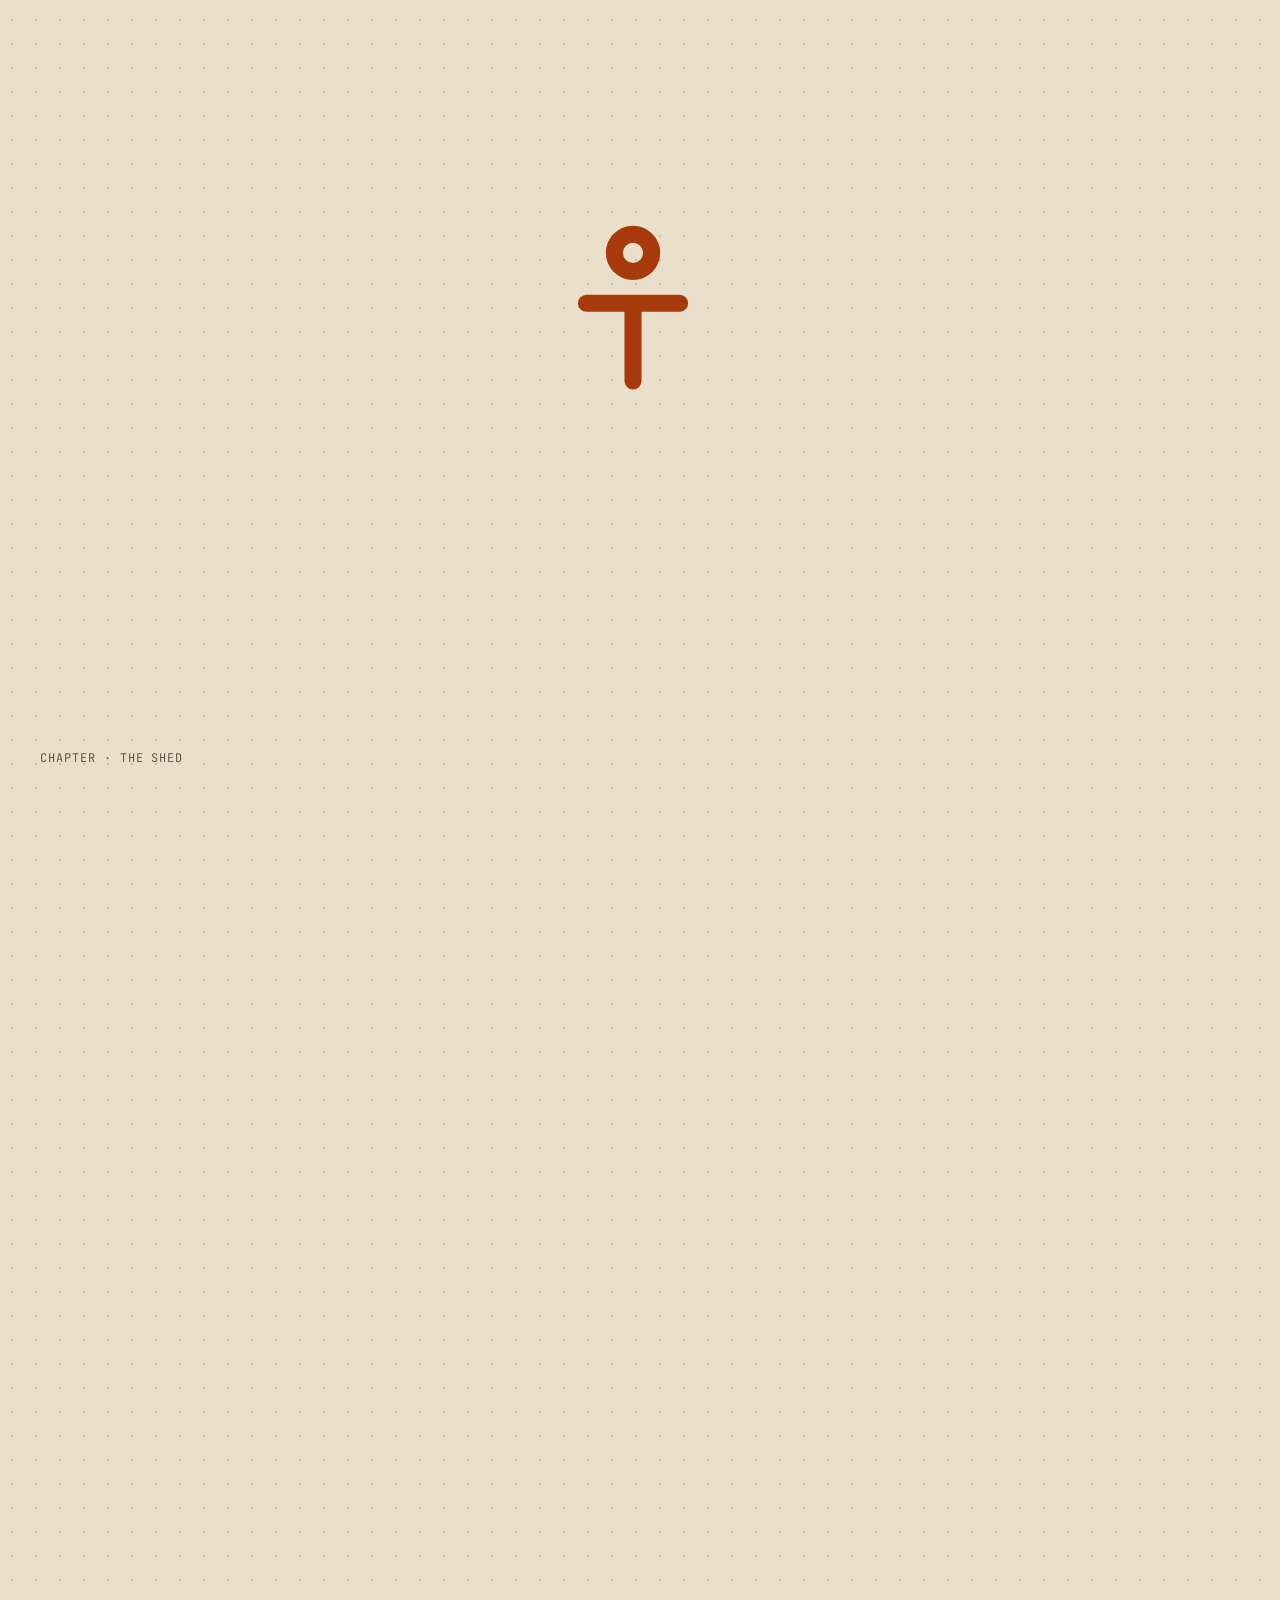
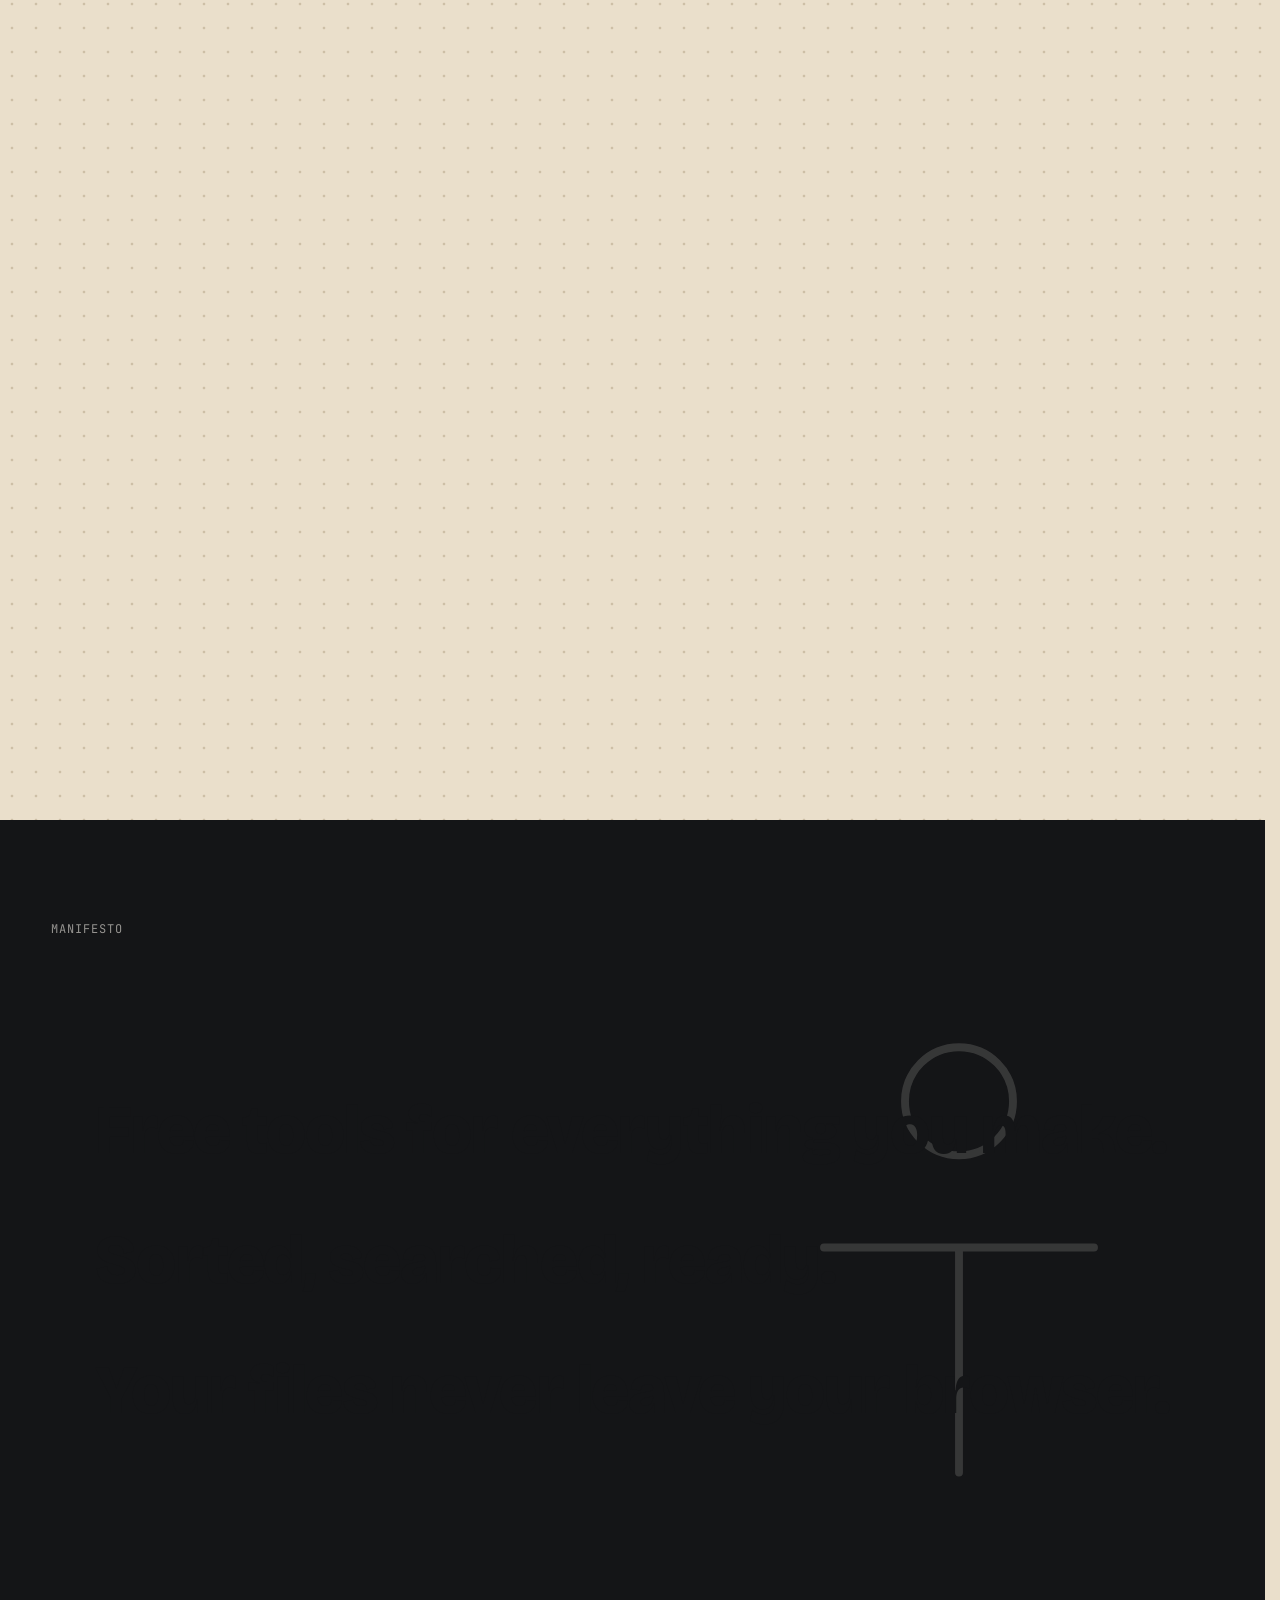
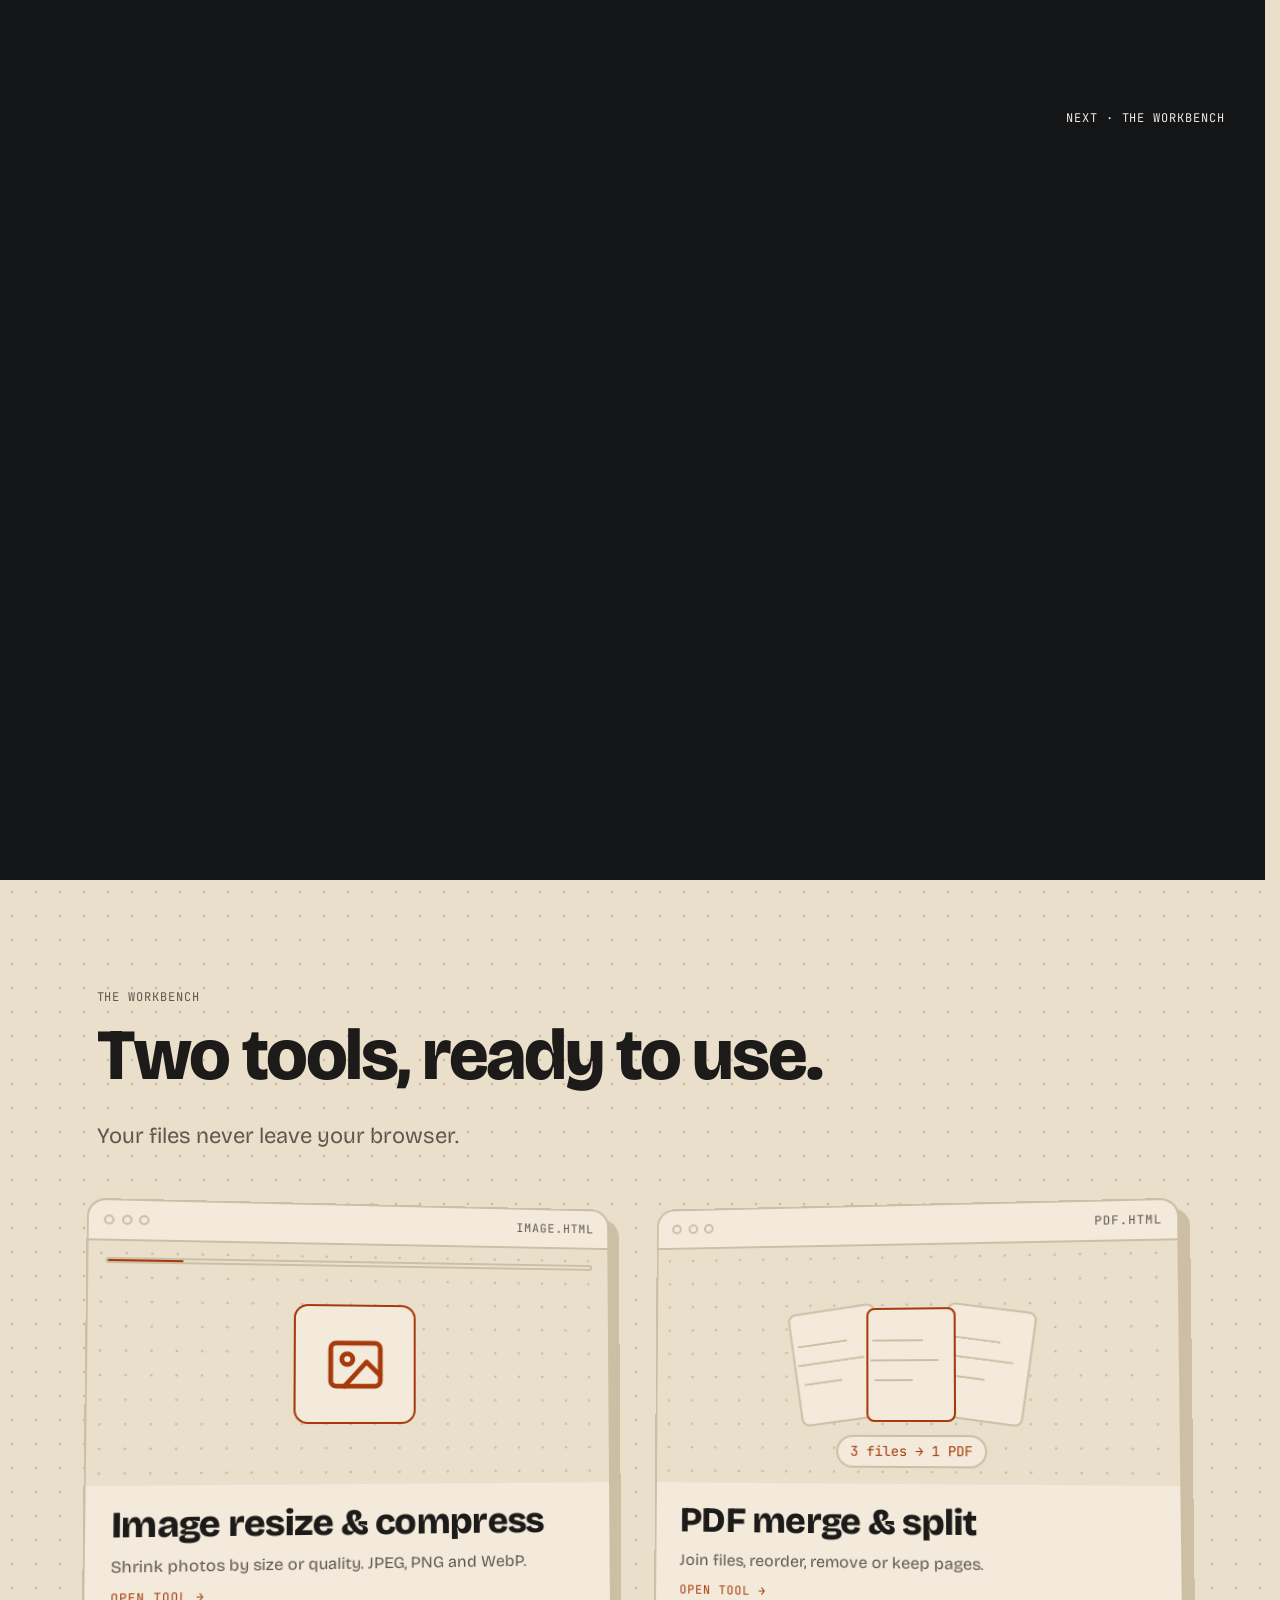
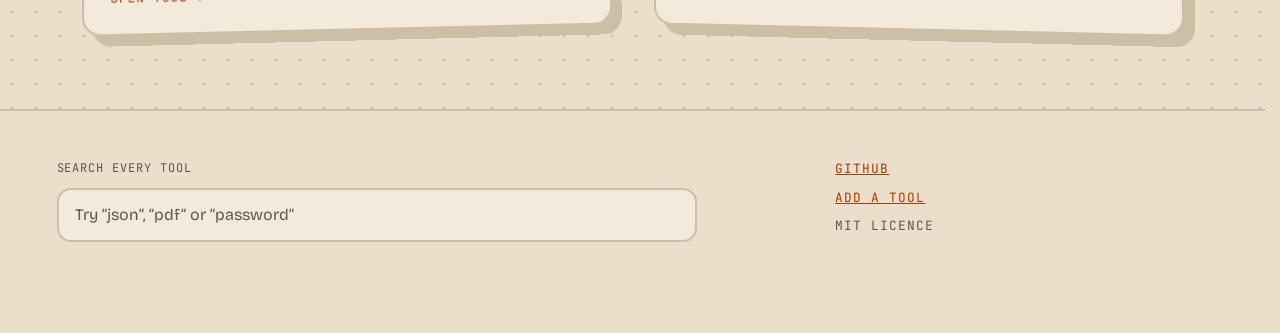
==== commit af5c34c0: "Landing page beat 8: angled workbench screens with looping CSS demos Image screen: file shrinks whil" ====
--- a/index.html
+++ b/index.html
@@ -344,18 +344,35 @@
       <p class="label">The workbench</p>
       <h2 class="wb-title" id="wb-title">Two tools, ready to use.</h2>
       <p class="pitch">Your files never leave your browser.</p>
-      <div class="wb-tiles">
-        <a class="wb-tile" href="tools/image.html">
-          <svg viewBox="0 0 24 24" aria-hidden="true"><rect x="3" y="4" width="18" height="16" rx="2"/><circle cx="9" cy="10" r="2"/><path d="M21 16l-5-5-8 9"/></svg>
-          <span class="wb-name">Image resize &amp; compress</span>
-          <span class="wb-desc">Shrink photos by size or quality. JPEG, PNG and WebP.</span>
-          <span class="label wb-go">Open tool &rarr;</span>
+      <div class="wb-screens">
+        <a class="wb-screen" href="tools/image.html">
+          <span class="screen-bar" aria-hidden="true"><i></i><i></i><i></i><span class="label">image.html</span></span>
+          <span class="screen-demo demo-image" aria-hidden="true">
+            <span class="demo-file">
+              <svg viewBox="0 0 24 24"><rect x="3" y="4" width="18" height="16" rx="2"/><circle cx="9" cy="10" r="2"/><path d="M21 16l-5-5-8 9"/></svg>
+            </span>
+            <span class="demo-size"><span class="demo-count"></span> KB</span>
+            <span class="demo-meter"><span></span></span>
+          </span>
+          <span class="screen-copy">
+            <span class="wb-name">Image resize &amp; compress</span>
+            <span class="wb-desc">Shrink photos by size or quality. JPEG, PNG and WebP.</span>
+            <span class="label wb-go">Open tool &rarr;</span>
+          </span>
         </a>
-        <a class="wb-tile" href="tools/pdf.html">
-          <svg viewBox="0 0 24 24" aria-hidden="true"><path d="M14 3H7a2 2 0 0 0-2 2v14a2 2 0 0 0 2 2h10a2 2 0 0 0 2-2V8z"/><path d="M14 3v5h5M9 13h6M9 17h6"/></svg>
-          <span class="wb-name">PDF merge &amp; split</span>
-          <span class="wb-desc">Join files, reorder, remove or keep pages.</span>
-          <span class="label wb-go">Open tool &rarr;</span>
+        <a class="wb-screen" href="tools/pdf.html">
+          <span class="screen-bar" aria-hidden="true"><i></i><i></i><i></i><span class="label">pdf.html</span></span>
+          <span class="screen-demo demo-pdf" aria-hidden="true">
+            <span class="demo-page p1"></span>
+            <span class="demo-page p2"></span>
+            <span class="demo-page p3"></span>
+            <span class="demo-size demo-merged">3 files &rarr; 1 PDF</span>
+          </span>
+          <span class="screen-copy">
+            <span class="wb-name">PDF merge &amp; split</span>
+            <span class="wb-desc">Join files, reorder, remove or keep pages.</span>
+            <span class="label wb-go">Open tool &rarr;</span>
+          </span>
         </a>
       </div>
     </section>
--- a/assets/css/site.css
+++ b/assets/css/site.css
@@ -19,41 +19,6 @@
   letter-spacing: -0.03em;
 }
 
-.wb-tiles {
-  display: grid;
-  grid-template-columns: repeat(auto-fit, minmax(16rem, 1fr));
-  gap: 1rem;
-  margin-top: 2rem;
-}
-
-.wb-tile {
-  position: relative;
-  display: flex;
-  flex-direction: column;
-  gap: 0.6rem;
-  min-height: 16rem;
-  padding: 1.5rem;
-  background: var(--surface);
-  color: var(--text);
-  border: 2px solid var(--line);
-  border-radius: 14px;
-  text-decoration: none;
-}
-
-.wb-tile:hover {
-  border-color: var(--accent);
-}
-
-.wb-tile svg {
-  width: 40px;
-  height: 40px;
-  fill: none;
-  stroke: var(--accent);
-  stroke-width: 1.75;
-  stroke-linecap: round;
-  stroke-linejoin: round;
-}
-
 .wb-name {
   margin-top: auto;
   font-size: clamp(1.5rem, 3vw, 2.25rem);
@@ -68,23 +33,6 @@
 
 .wb-go {
   color: var(--accent);
-}
-
-/* Small reveal where scroll-driven animations exist; content is visible without it */
-@supports (animation-timeline: view()) {
-  @media (prefers-reduced-motion: no-preference) {
-    .wb-tile {
-      animation: wb-in linear both;
-      animation-timeline: view();
-      animation-range: entry 0% entry 60%;
-    }
-    @keyframes wb-in {
-      from {
-        opacity: 0.2;
-        transform: translateY(2rem);
-      }
-    }
-  }
 }
 
 .site-footer {
--- a/assets/css/story.css
+++ b/assets/css/story.css
@@ -263,3 +263,237 @@
     opacity: calc(1 - var(--sp) * 2.2);
   }
 }
+
+/* ---------- Beat 8: workbench screens with looping CSS demos ---------- */
+.wb-screens {
+  display: grid;
+  grid-template-columns: repeat(auto-fit, minmax(min(100%, 22rem), 1fr));
+  gap: 2.5rem;
+  margin-top: 3rem;
+  perspective: 1400px;
+}
+
+.wb-screen {
+  display: flex;
+  flex-direction: column;
+  overflow: hidden;
+  background: var(--surface);
+  color: var(--text);
+  border: 2px solid var(--line);
+  border-radius: 18px;
+  box-shadow: 10px 10px 0 var(--line);
+  text-decoration: none;
+  transform-origin: 50% 50%;
+  transition: transform 0.35s cubic-bezier(0.2, 0.7, 0.2, 1), border-color 0.2s;
+}
+
+.wb-screen:hover,
+.wb-screen:focus-visible {
+  border-color: var(--accent);
+}
+
+@media (prefers-reduced-motion: no-preference) and (min-width: 720px) {
+  .wb-screen:nth-child(1) {
+    transform: rotateY(9deg) rotateX(3deg);
+  }
+
+  .wb-screen:nth-child(2) {
+    transform: rotateY(-9deg) rotateX(3deg);
+  }
+
+  .wb-screen:hover,
+  .wb-screen:focus-visible {
+    transform: rotateY(0) rotateX(0) translateY(-4px);
+  }
+}
+
+.screen-bar {
+  display: flex;
+  align-items: center;
+  gap: 0.4rem;
+  padding: 0.6rem 0.9rem;
+  border-bottom: 2px solid var(--line);
+}
+
+.screen-bar i {
+  width: 10px;
+  height: 10px;
+  border: 2px solid var(--line);
+  border-radius: 50%;
+}
+
+.screen-bar .label {
+  margin-left: auto;
+}
+
+.screen-demo {
+  position: relative;
+  display: grid;
+  place-items: center;
+  min-height: 15rem;
+  background: radial-gradient(var(--line) 1.5px, transparent 1.6px) 0 0 / 24px 24px, var(--bg);
+  overflow: hidden;
+}
+
+.screen-copy {
+  display: flex;
+  flex-direction: column;
+  gap: 0.5rem;
+  padding: 1.25rem 1.5rem 1.5rem;
+}
+
+.demo-size {
+  position: absolute;
+  bottom: 1rem;
+  left: 50%;
+  translate: -50% 0;
+  padding: 0.25rem 0.75rem;
+  background: var(--surface);
+  border: 2px solid var(--line);
+  border-radius: 999px;
+  font-family: var(--font-mono);
+  font-size: 0.85rem;
+  white-space: nowrap;
+  font-variant-numeric: tabular-nums;
+}
+
+/* Image demo: the file shrinks while its size ticks down */
+@property --kb {
+  syntax: '<integer>';
+  inherits: false;
+  initial-value: 640;
+}
+
+.demo-file {
+  display: grid;
+  place-items: center;
+  width: 7.5rem;
+  height: 7.5rem;
+  background: var(--surface);
+  border: 2px solid var(--accent);
+  border-radius: 14px;
+  color: var(--accent);
+}
+
+.demo-file svg {
+  width: 56%;
+  fill: none;
+  stroke: currentColor;
+  stroke-width: 1.75;
+  stroke-linecap: round;
+  stroke-linejoin: round;
+}
+
+.demo-count {
+  --kb: 640;
+  counter-reset: kb var(--kb);
+}
+
+.demo-count::before {
+  content: counter(kb);
+}
+
+.demo-meter {
+  position: absolute;
+  top: 1rem;
+  left: 1rem;
+  right: 1rem;
+  height: 6px;
+  border: 2px solid var(--line);
+  border-radius: 999px;
+  overflow: hidden;
+}
+
+.demo-meter span {
+  display: block;
+  height: 100%;
+  background: var(--accent);
+  transform-origin: left center;
+  transform: scaleX(0.15);
+}
+
+/* PDF demo: three pages slide together into one */
+.demo-page {
+  position: absolute;
+  width: 5.5rem;
+  height: 7.2rem;
+  background: var(--surface);
+  border: 2px solid var(--line);
+  border-radius: 8px;
+  background-image:
+    linear-gradient(var(--line) 2px, transparent 2px),
+    linear-gradient(var(--line) 2px, transparent 2px),
+    linear-gradient(var(--line) 2px, transparent 2px);
+  background-size: 60% 2px, 80% 2px, 45% 2px;
+  background-position: 12% 28%, 12% 46%, 12% 64%;
+  background-repeat: no-repeat;
+}
+
+.demo-page.p1 { translate: -4.5rem 0; rotate: -8deg; }
+.demo-page.p2 { translate: 0 0; z-index: 1; border-color: var(--accent); }
+.demo-page.p3 { translate: 4.5rem 0; rotate: 8deg; }
+
+.demo-merged {
+  color: var(--accent);
+}
+
+@media (prefers-reduced-motion: no-preference) {
+  .demo-file {
+    animation: demo-shrink 5s cubic-bezier(0.6, 0, 0.3, 1) infinite;
+  }
+
+  .demo-count {
+    animation: demo-kb 5s cubic-bezier(0.6, 0, 0.3, 1) infinite;
+  }
+
+  .demo-meter span {
+    animation: demo-meter 5s cubic-bezier(0.6, 0, 0.3, 1) infinite;
+  }
+
+  .demo-page.p1 { animation: demo-p1 5s cubic-bezier(0.6, 0, 0.3, 1) infinite; }
+  .demo-page.p3 { animation: demo-p3 5s cubic-bezier(0.6, 0, 0.3, 1) infinite; }
+  .demo-page.p2 { animation: demo-p2 5s cubic-bezier(0.6, 0, 0.3, 1) infinite; }
+  .demo-merged { animation: demo-label 5s steps(1) infinite; }
+
+  @keyframes demo-shrink {
+    0%, 12% { transform: scale(1.15); }
+    55%, 88% { transform: scale(0.55); }
+    100% { transform: scale(1.15); }
+  }
+
+  @keyframes demo-kb {
+    0%, 12% { --kb: 4200; }
+    55%, 88% { --kb: 640; }
+    100% { --kb: 4200; }
+  }
+
+  @keyframes demo-meter {
+    0%, 12% { transform: scaleX(1); }
+    55%, 88% { transform: scaleX(0.15); }
+    100% { transform: scaleX(1); }
+  }
+
+  @keyframes demo-p1 {
+    0%, 15% { transform: translateX(0); }
+    55%, 88% { transform: translateX(4.5rem); }
+    100% { transform: translateX(0); }
+  }
+
+  @keyframes demo-p3 {
+    0%, 15% { transform: translateX(0); }
+    55%, 88% { transform: translateX(-4.5rem); }
+    100% { transform: translateX(0); }
+  }
+
+  @keyframes demo-p2 {
+    0%, 15% { transform: scale(1); }
+    55%, 88% { transform: scale(1.06); }
+    100% { transform: scale(1); }
+  }
+
+  @keyframes demo-label {
+    0% { opacity: 0.45; }
+    55% { opacity: 1; }
+    92% { opacity: 0.45; }
+  }
+}
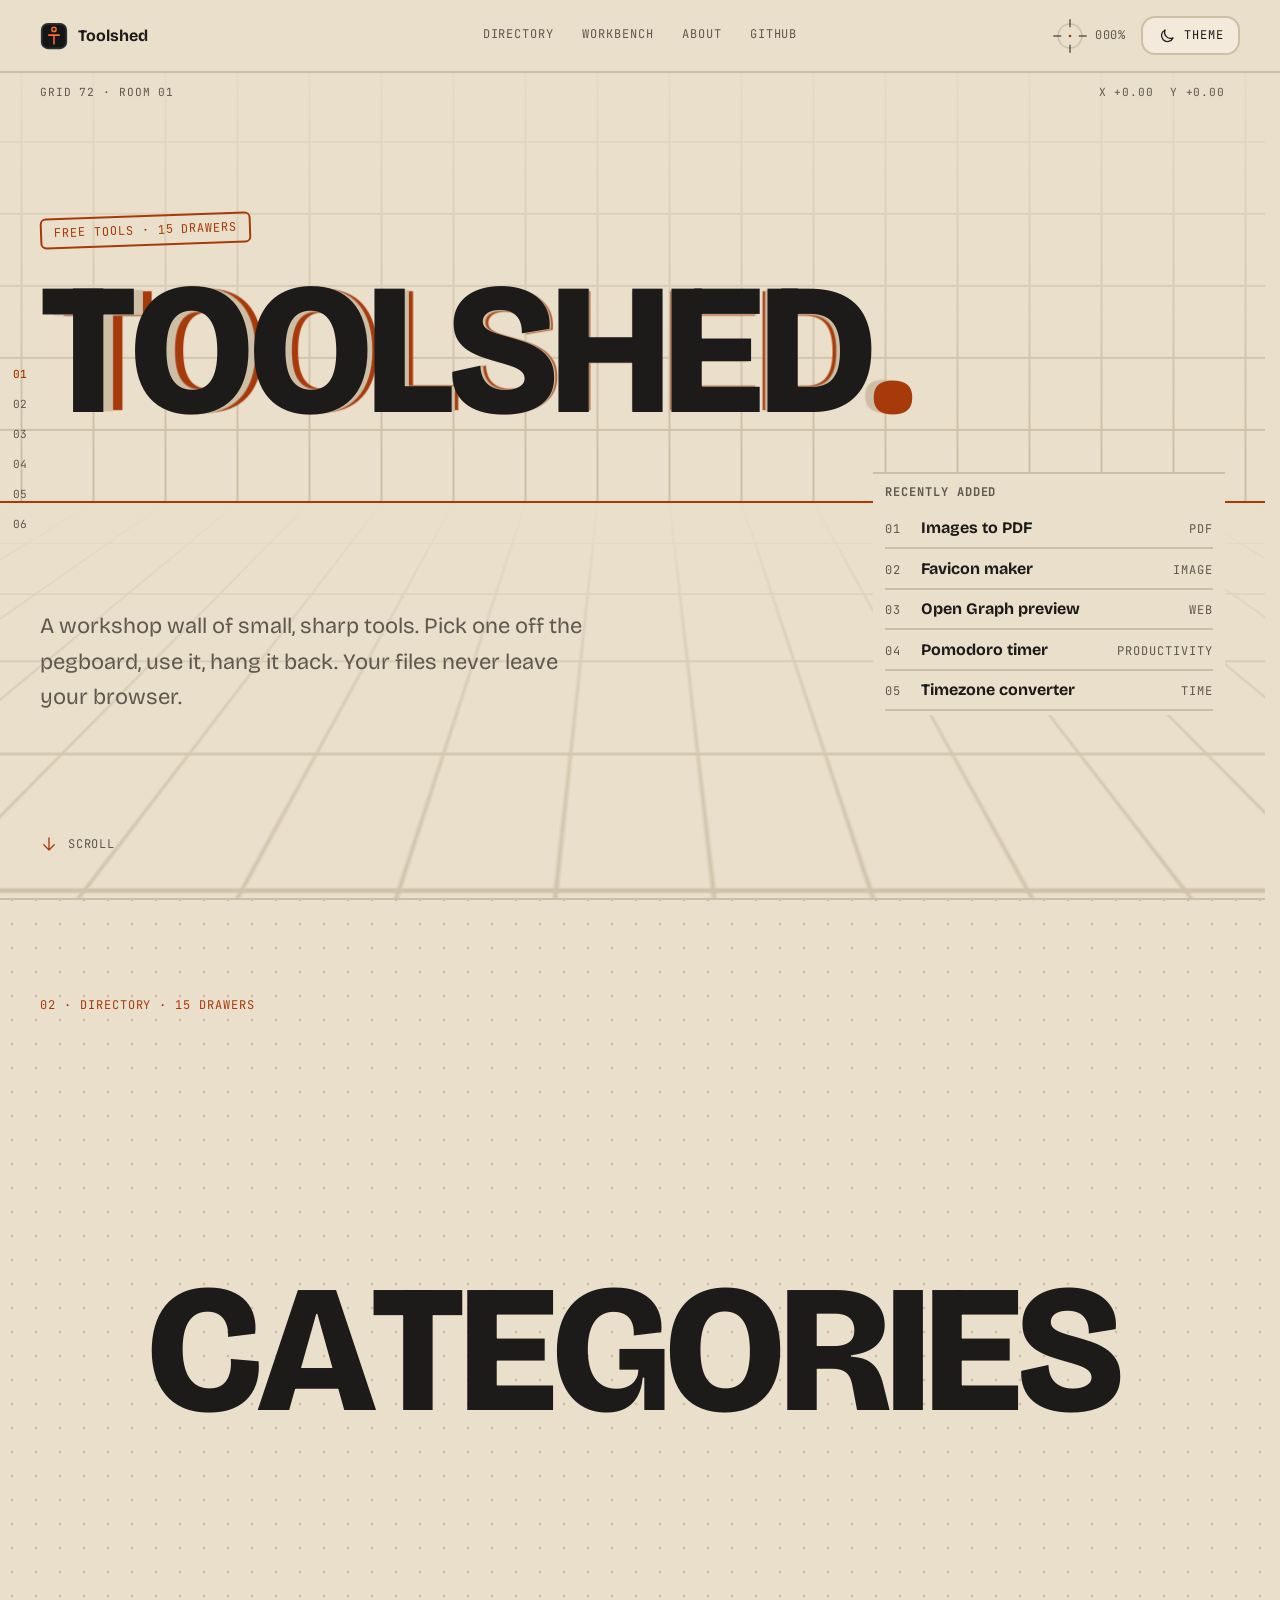
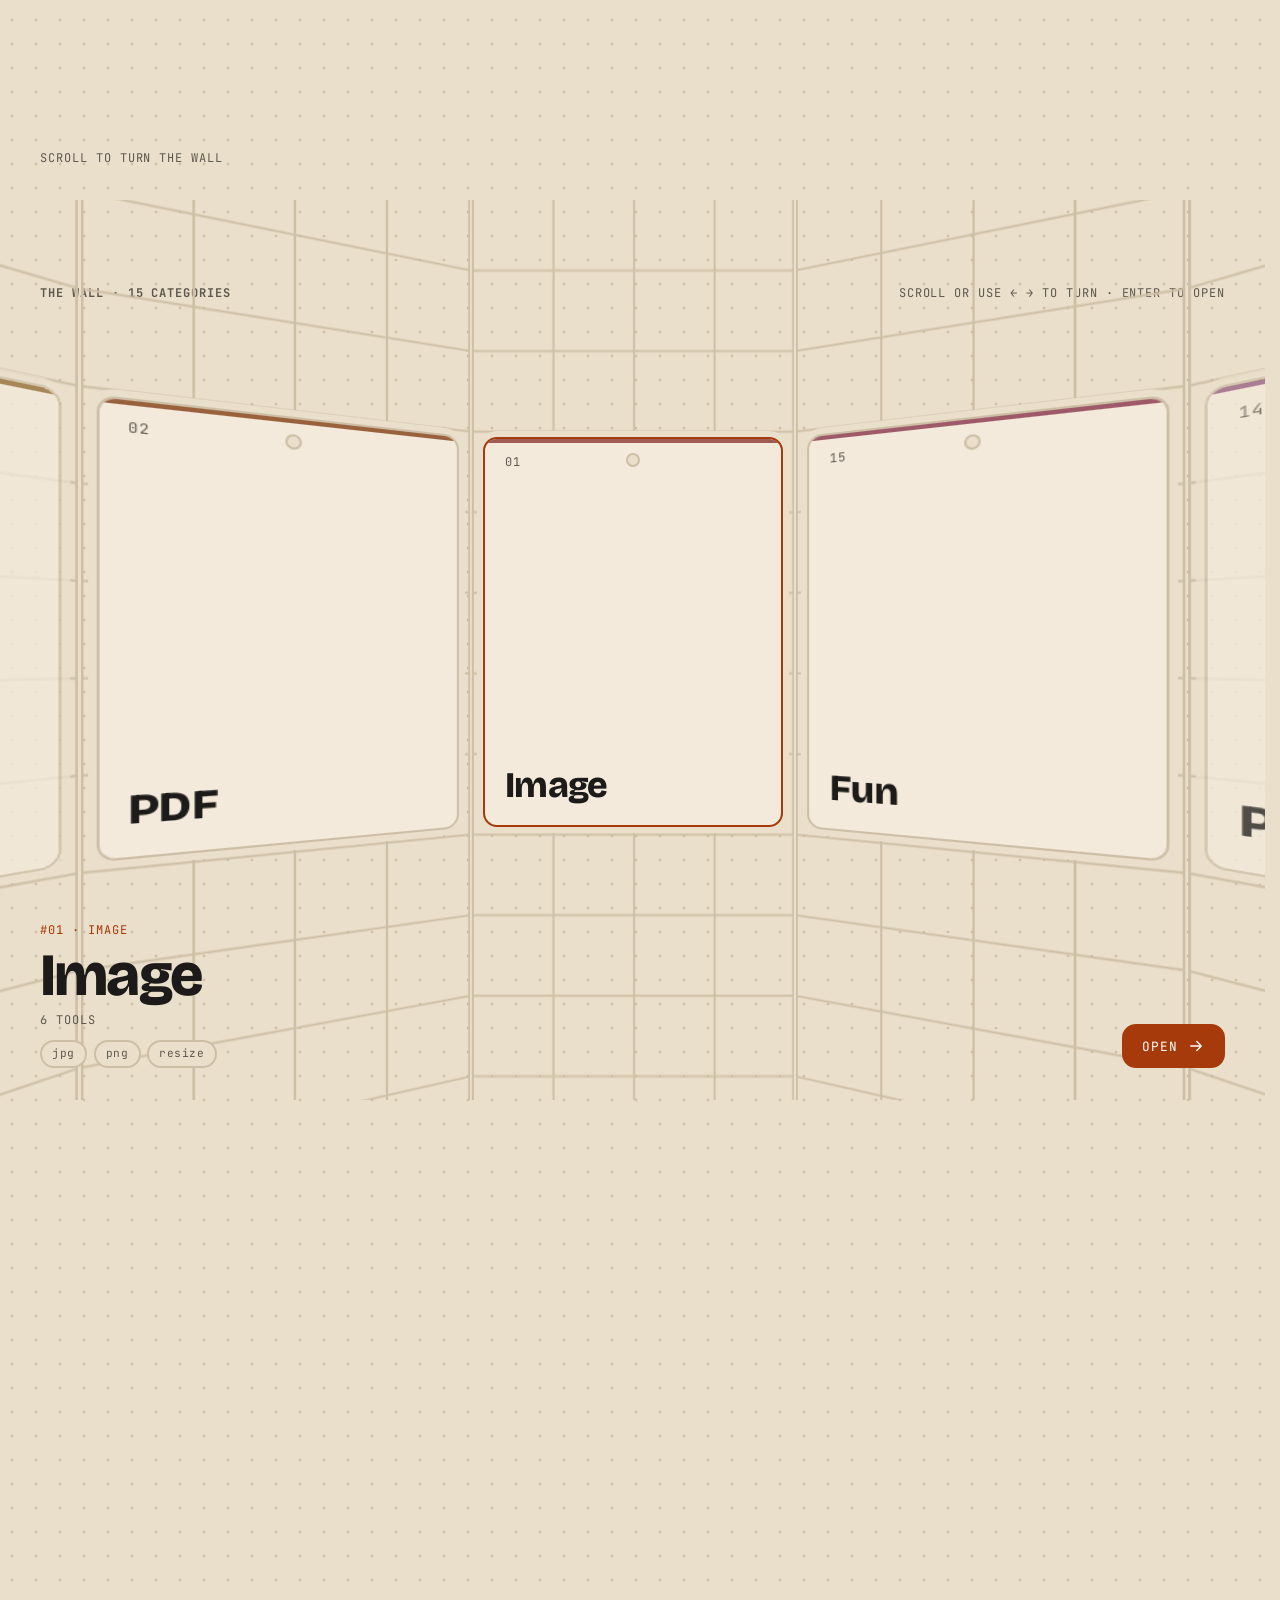
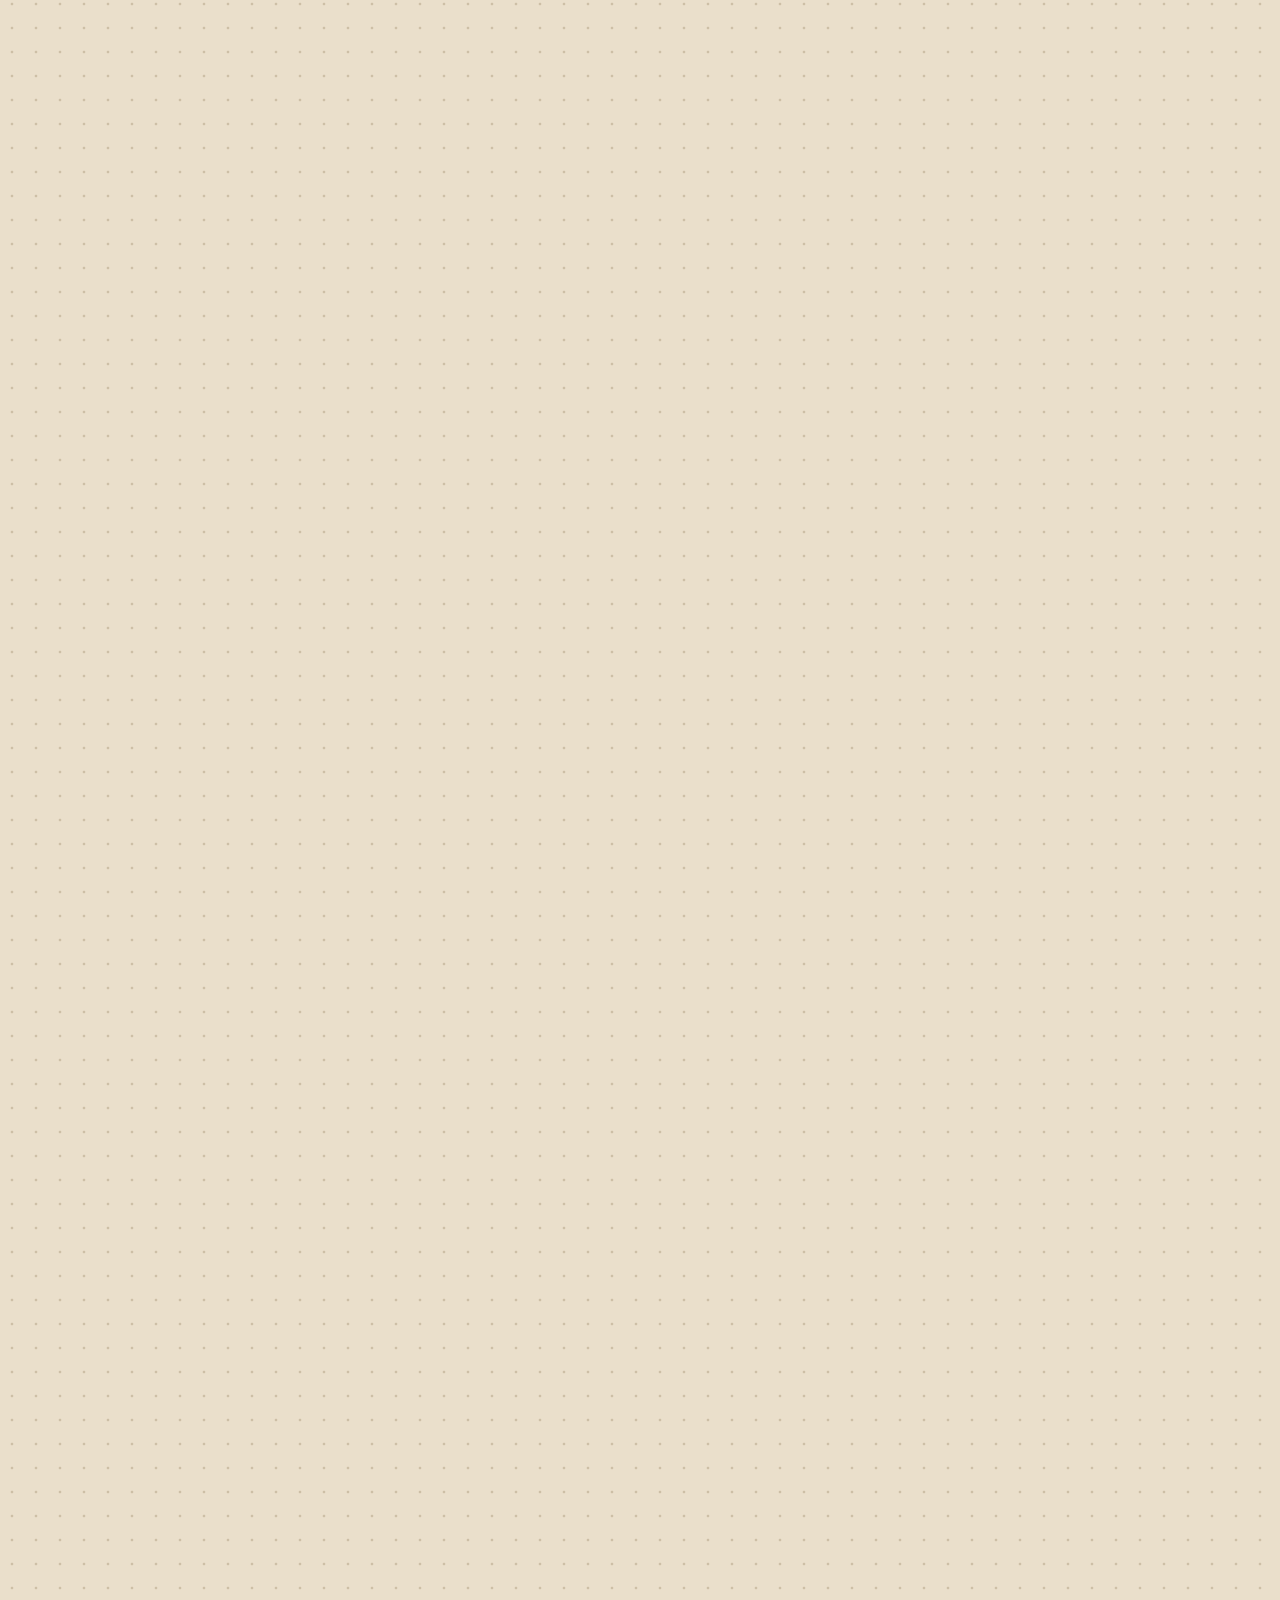
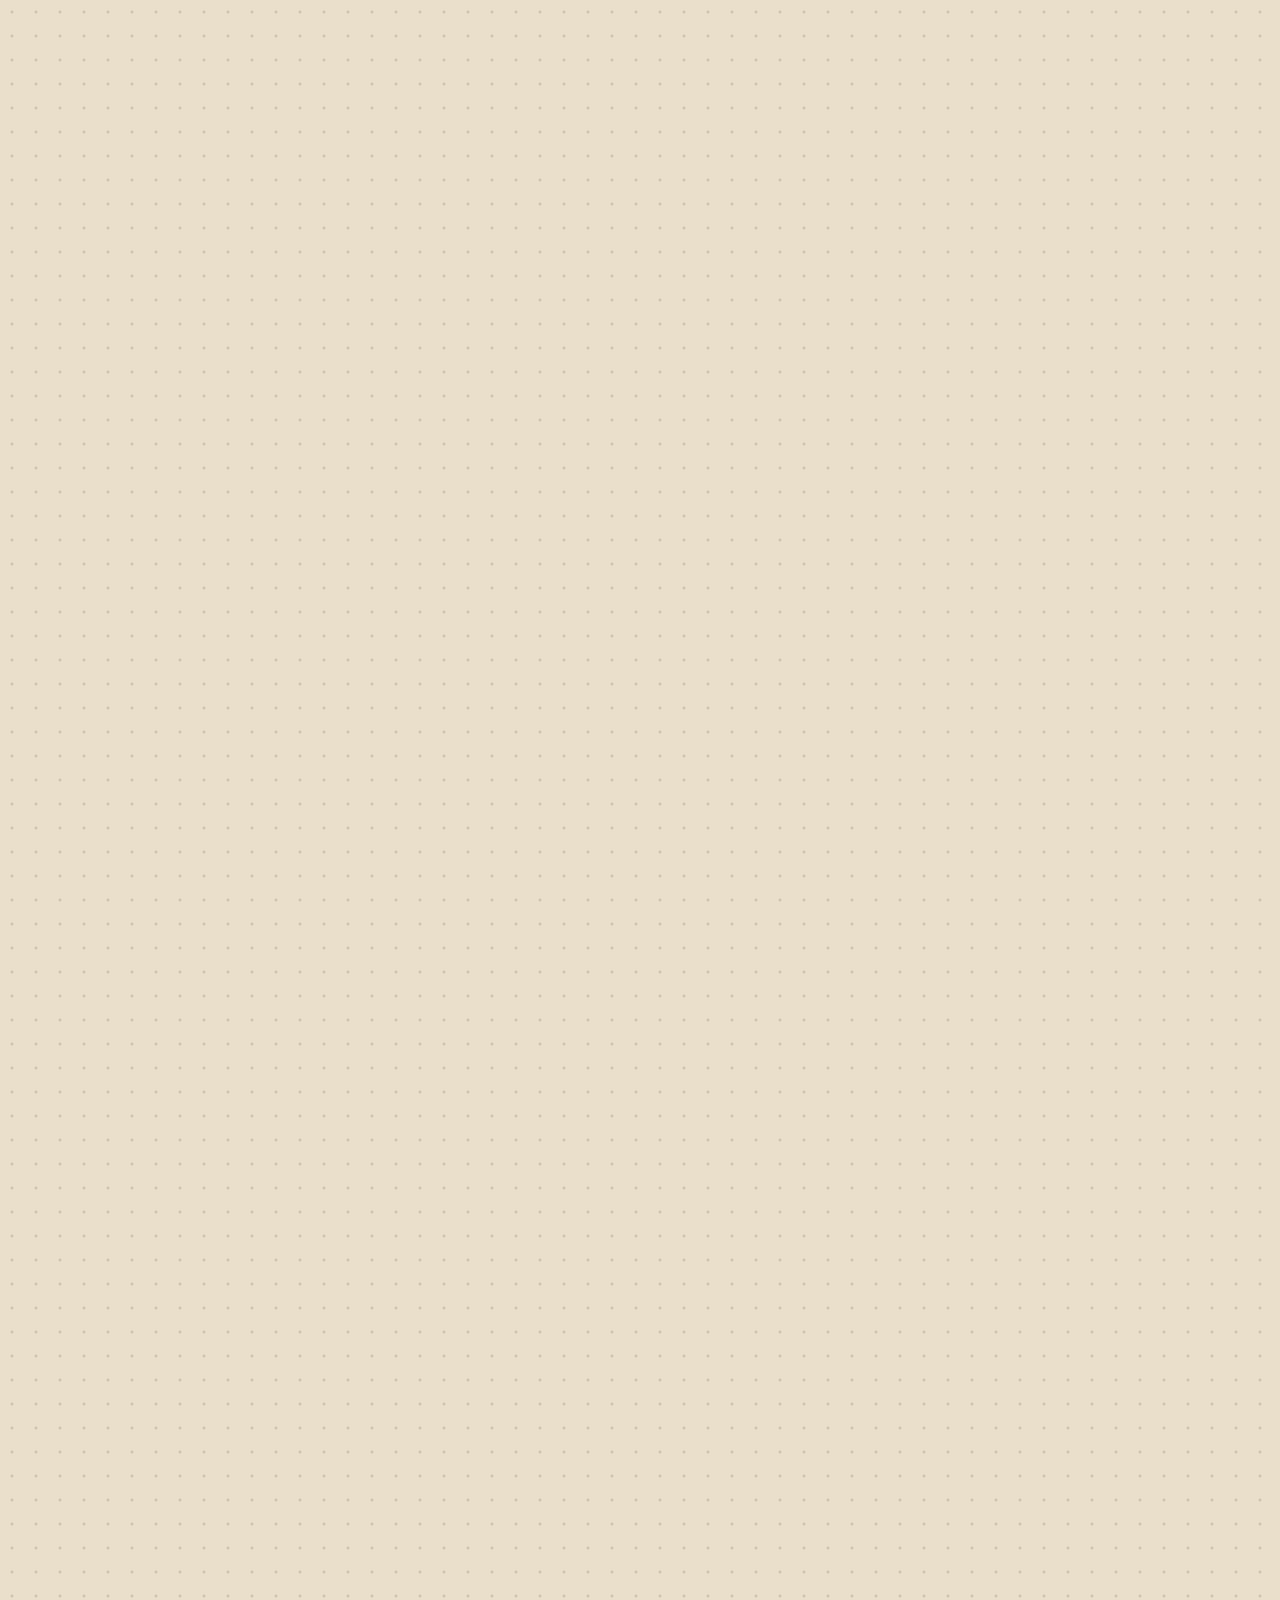
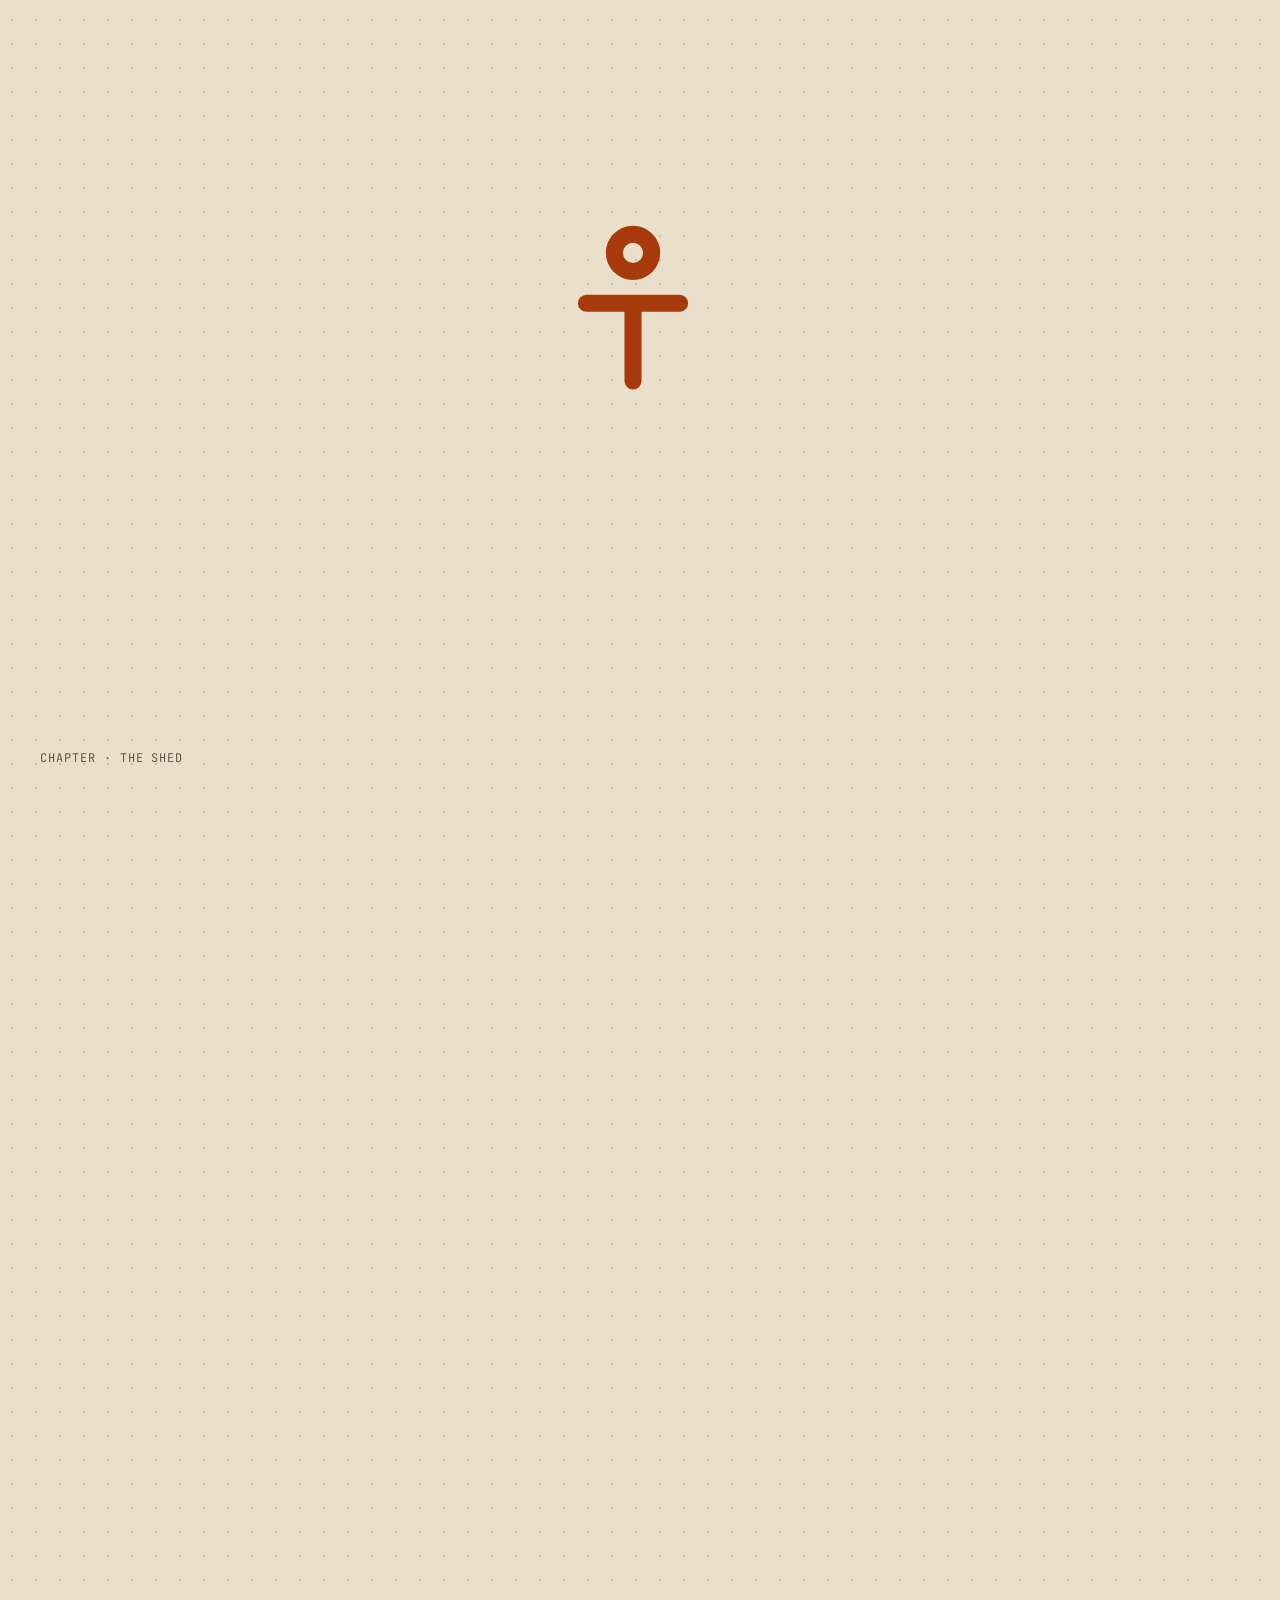
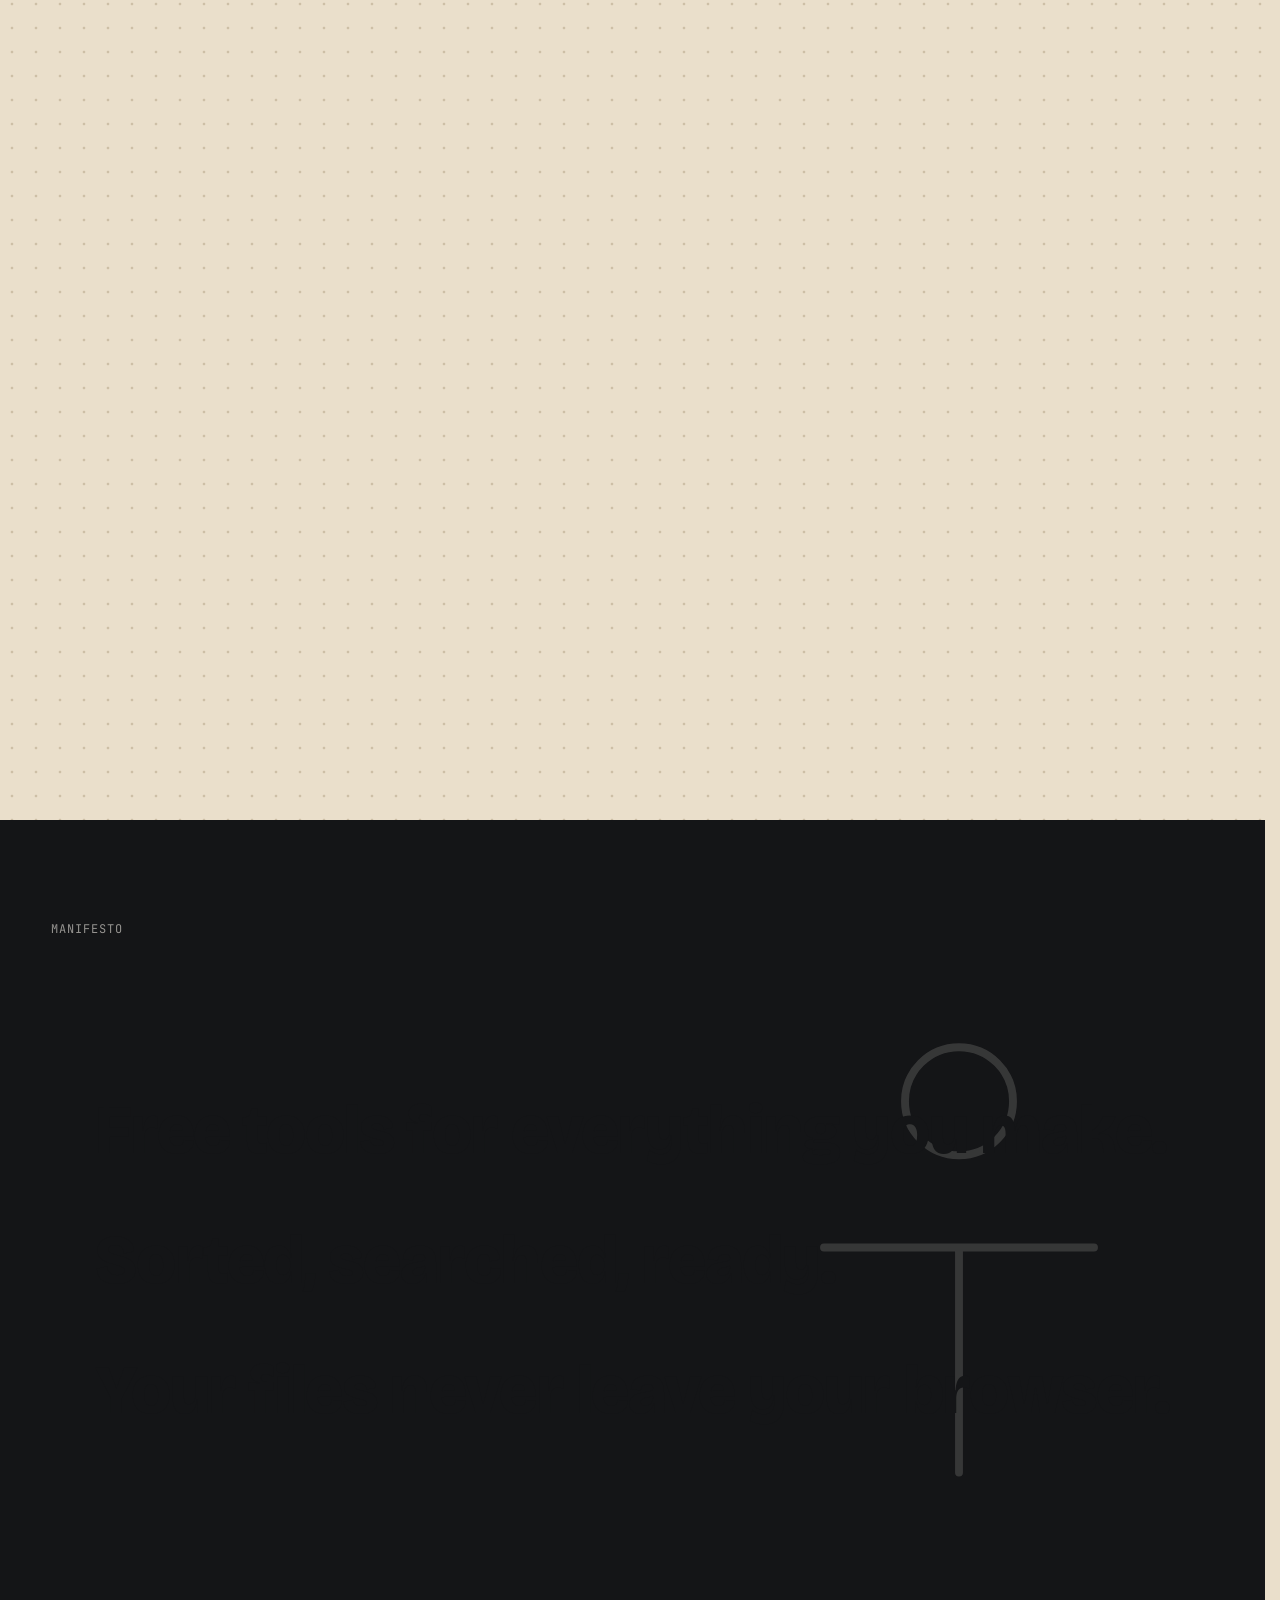
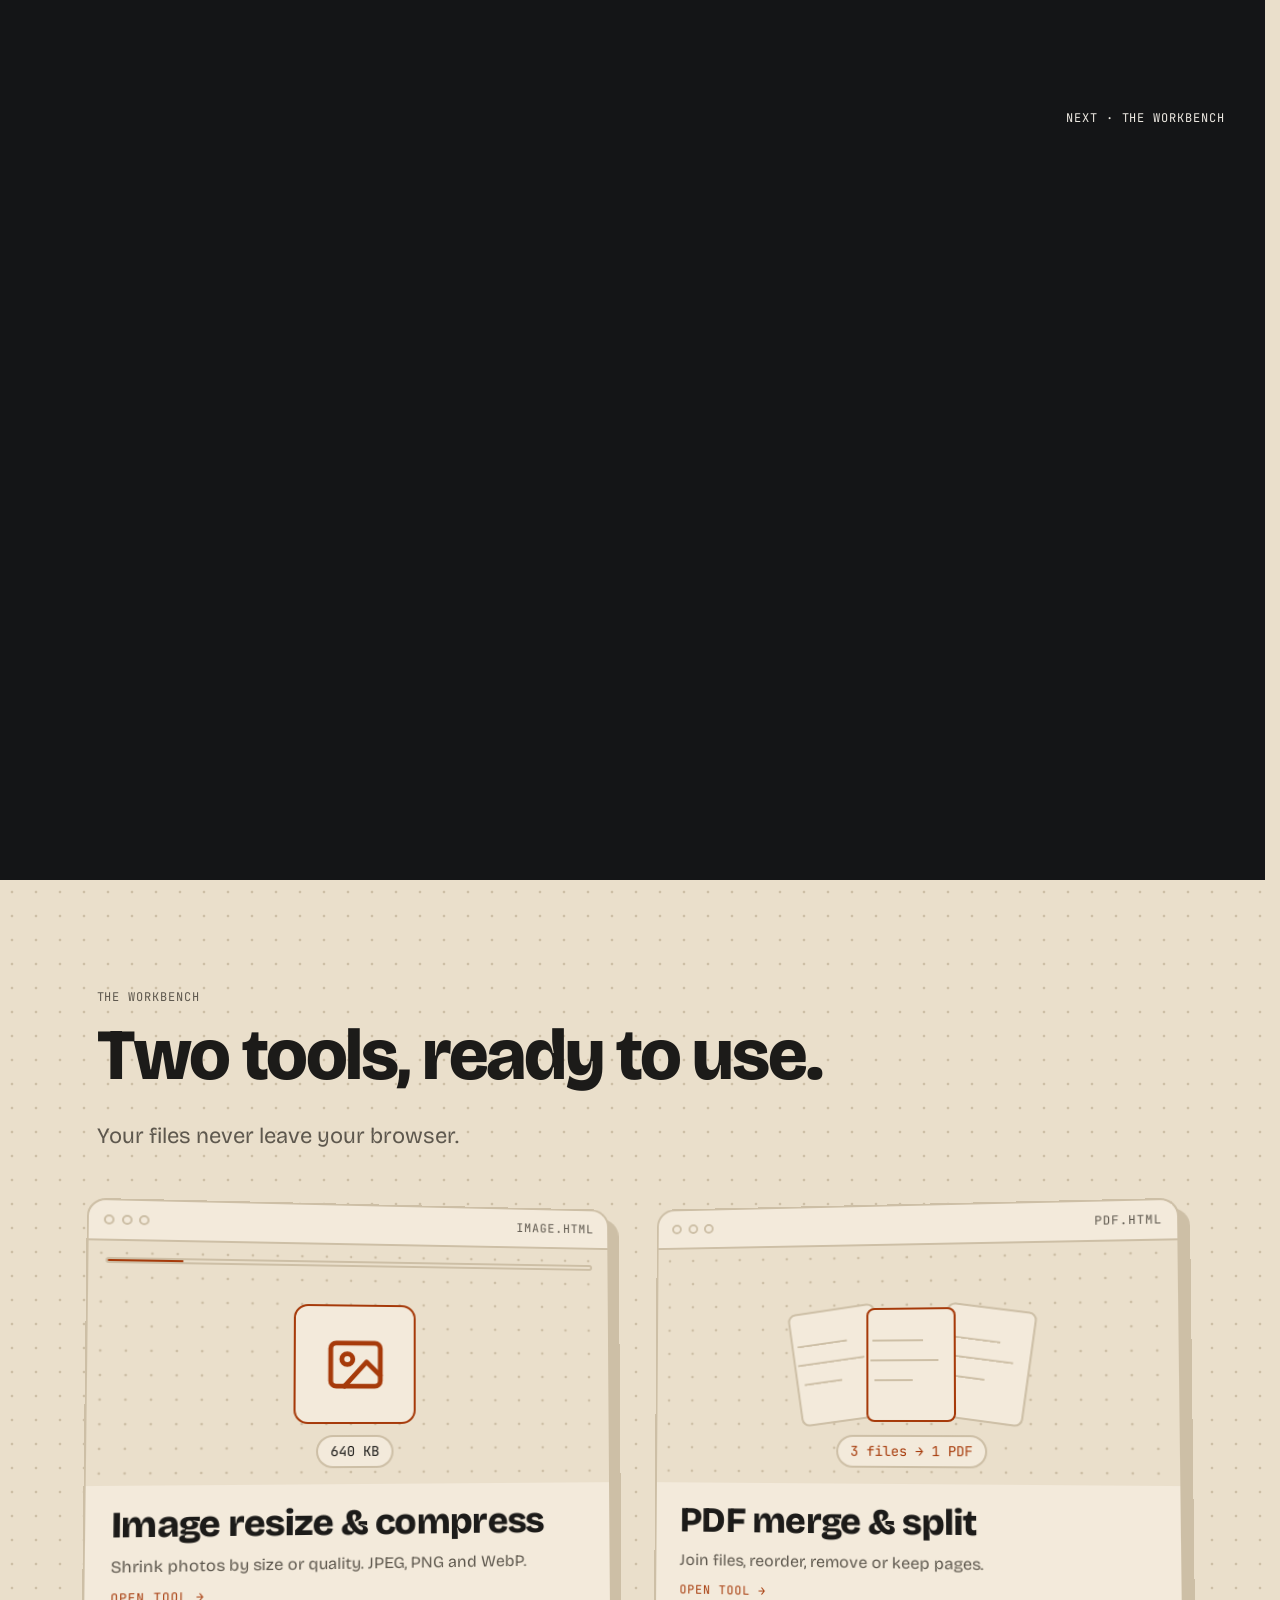
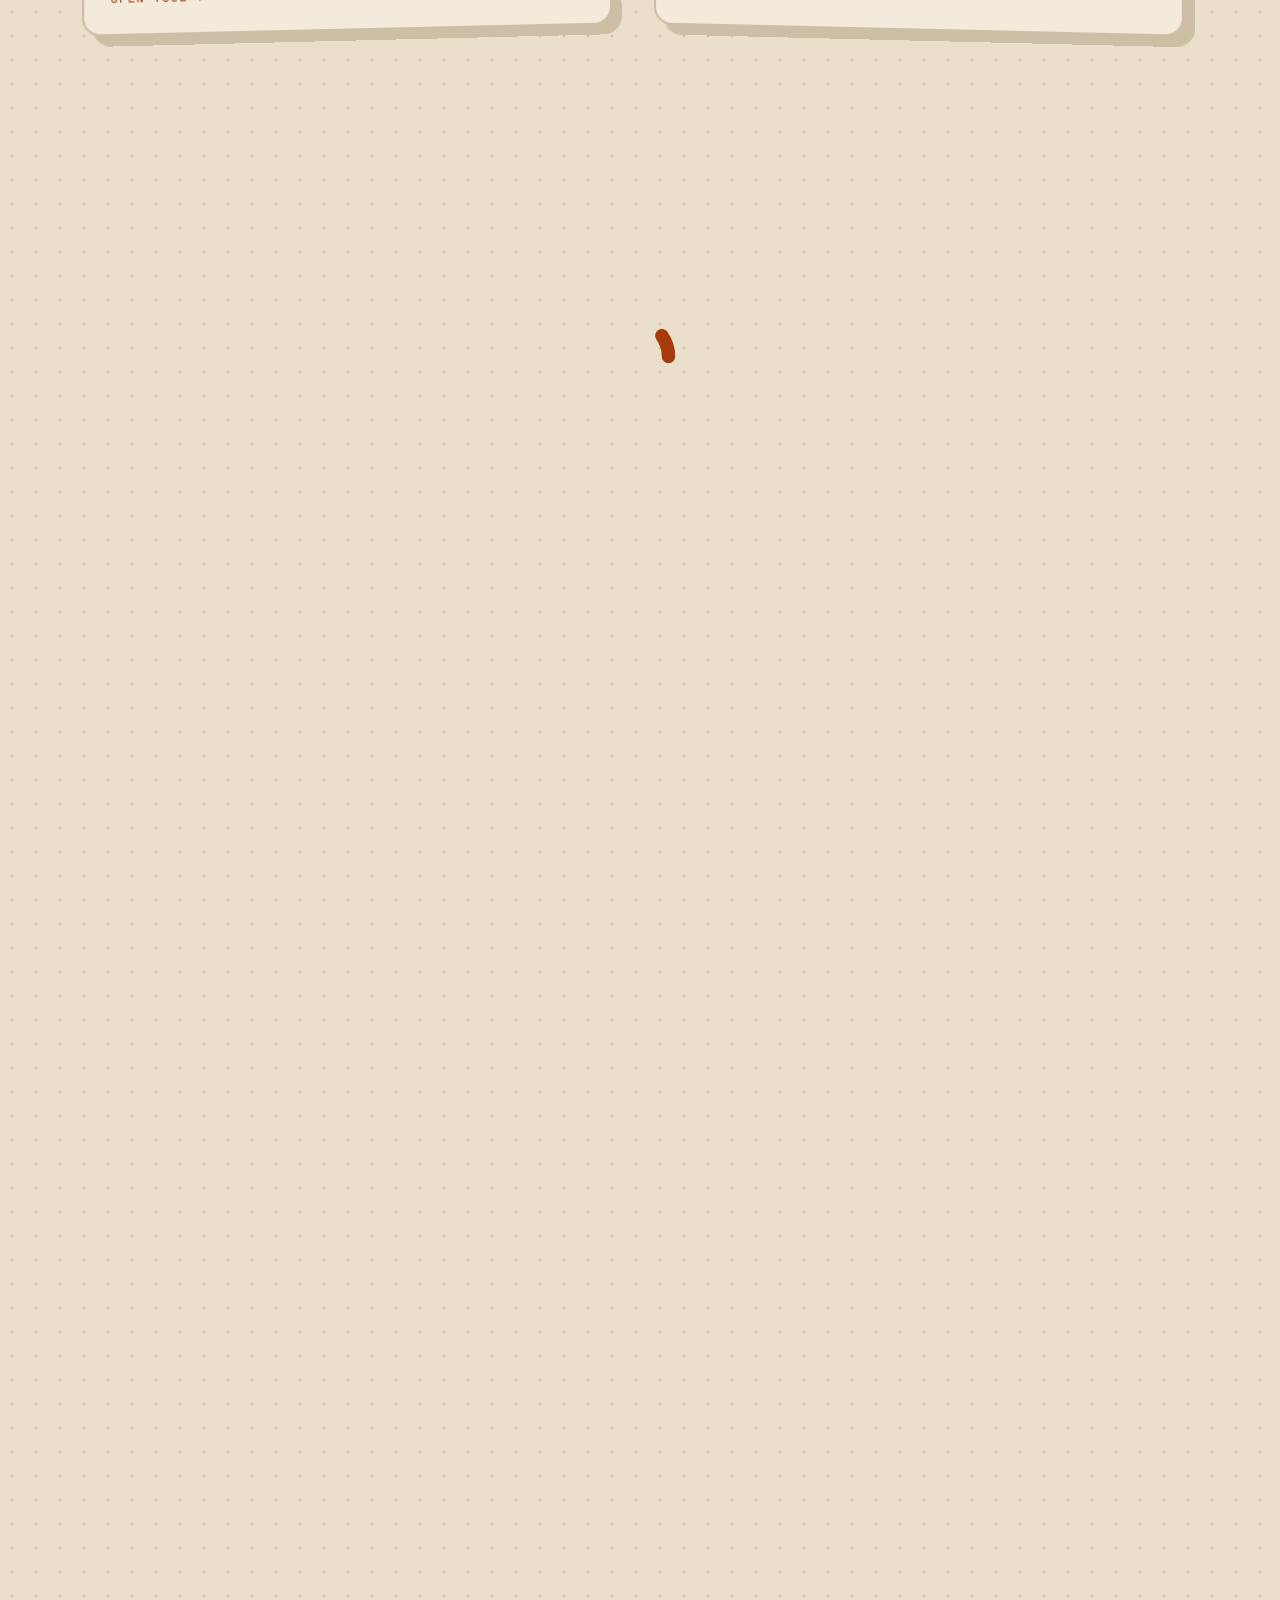
==== commit d5aba8e7: "Landing page beat 9: outro with wireframe grid and mark drawing in SVG strokes driven by scroll prog" ====
--- a/index.html
+++ b/index.html
@@ -376,6 +376,42 @@
         </a>
       </div>
     </section>
+    <section class="story outro" id="outro" data-story aria-label="Closing">
+      <div class="story-stage">
+        <svg class="outro-art" viewBox="0 0 1000 600" preserveAspectRatio="xMidYMid slice" aria-hidden="true">
+          <g class="outro-grid">
+          <line x1="0" y1="0" x2="0" y2="600" pathLength="1" style="--d:0.0"/>
+          <line x1="100" y1="0" x2="100" y2="600" pathLength="1" style="--d:0.02"/>
+          <line x1="200" y1="0" x2="200" y2="600" pathLength="1" style="--d:0.04"/>
+          <line x1="300" y1="0" x2="300" y2="600" pathLength="1" style="--d:0.06"/>
+          <line x1="400" y1="0" x2="400" y2="600" pathLength="1" style="--d:0.08"/>
+          <line x1="500" y1="0" x2="500" y2="600" pathLength="1" style="--d:0.1"/>
+          <line x1="600" y1="0" x2="600" y2="600" pathLength="1" style="--d:0.12"/>
+          <line x1="700" y1="0" x2="700" y2="600" pathLength="1" style="--d:0.14"/>
+          <line x1="800" y1="0" x2="800" y2="600" pathLength="1" style="--d:0.16"/>
+          <line x1="900" y1="0" x2="900" y2="600" pathLength="1" style="--d:0.18"/>
+          <line x1="1000" y1="0" x2="1000" y2="600" pathLength="1" style="--d:0.2"/>
+          <line x1="0" y1="0" x2="1000" y2="0" pathLength="1" style="--d:0.1"/>
+          <line x1="0" y1="100" x2="1000" y2="100" pathLength="1" style="--d:0.13"/>
+          <line x1="0" y1="200" x2="1000" y2="200" pathLength="1" style="--d:0.16"/>
+          <line x1="0" y1="300" x2="1000" y2="300" pathLength="1" style="--d:0.19"/>
+          <line x1="0" y1="400" x2="1000" y2="400" pathLength="1" style="--d:0.22"/>
+          <line x1="0" y1="500" x2="1000" y2="500" pathLength="1" style="--d:0.25"/>
+          <line x1="0" y1="600" x2="1000" y2="600" pathLength="1" style="--d:0.28"/>
+          </g>
+          <g class="outro-mark" transform="translate(340 80) scale(10)">
+            <circle cx="16" cy="8.5" r="2.4" pathLength="1" style="--d:0.5"/>
+            <path d="M10 15h12" pathLength="1" style="--d:0.62"/>
+            <path d="M16 15v10" pathLength="1" style="--d:0.7"/>
+          </g>
+        </svg>
+        <div class="outro-copy">
+          <p class="outro-line">Hang it back on the wall.</p>
+          <a class="outro-top" href="#top">Back to the top <span aria-hidden="true">&uarr;</span></a>
+        </div>
+      </div>
+    </section>
+
   </main>
 
   <footer class="site-footer" id="about" data-section="About" data-footer>
--- a/assets/css/story.css
+++ b/assets/css/story.css
@@ -497,3 +497,91 @@
     92% { opacity: 0.45; }
   }
 }
+
+/* ---------- Beat 9: outro, wireframe grid and mark drawing in ---------- */
+.outro .story-stage {
+  position: relative;
+  display: grid;
+  place-items: center;
+  min-height: 70vh;
+  overflow: hidden;
+  border-top: 2px solid var(--line);
+}
+
+.outro-art {
+  position: absolute;
+  inset: 0;
+  width: 100%;
+  height: 100%;
+  fill: none;
+}
+
+.outro-grid line {
+  stroke: var(--line);
+  stroke-width: 1.5;
+  stroke-dasharray: 1;
+  stroke-dashoffset: calc(1 - clamp(0, (var(--sp) * 1.4 - var(--d)) * 3, 1));
+}
+
+.outro-mark circle,
+.outro-mark path {
+  stroke: var(--accent);
+  stroke-width: 0.9;
+  stroke-linecap: round;
+  stroke-dasharray: 1;
+  stroke-dashoffset: calc(1 - clamp(0, (var(--sp) * 1.4 - var(--d)) * 3, 1));
+}
+
+.outro-copy {
+  position: relative;
+  display: grid;
+  justify-items: center;
+  gap: 1.25rem;
+  padding: 1rem;
+  margin-top: min(46vmin, 22rem);
+  text-align: center;
+  opacity: clamp(0, calc((var(--sp) - 0.7) * 5), 1);
+}
+
+.outro-line {
+  margin: 0;
+  padding: 0.1em 0.4em;
+  background: var(--bg);
+  font-size: clamp(1.75rem, 5vw, 3.75rem);
+  font-weight: 800;
+  line-height: 1.05;
+  letter-spacing: -0.03em;
+}
+
+.outro-top {
+  padding: 0.5rem 1rem;
+  background: var(--bg);
+  border: 2px solid var(--line);
+  border-radius: 14px;
+  font-family: var(--font-mono);
+  font-size: 0.75rem;
+  text-transform: uppercase;
+  letter-spacing: 0.08em;
+  color: var(--text);
+  text-decoration: none;
+}
+
+.outro-top:hover {
+  border-color: var(--accent);
+}
+
+@media (prefers-reduced-motion: no-preference) {
+  html.js .outro {
+    --sp: 0;
+    height: 220vh;
+    height: 220svh;
+  }
+
+  html.js .outro .story-stage {
+    position: sticky;
+    top: 0;
+    height: 100vh;
+    height: 100svh;
+    border-top: 0;
+  }
+}
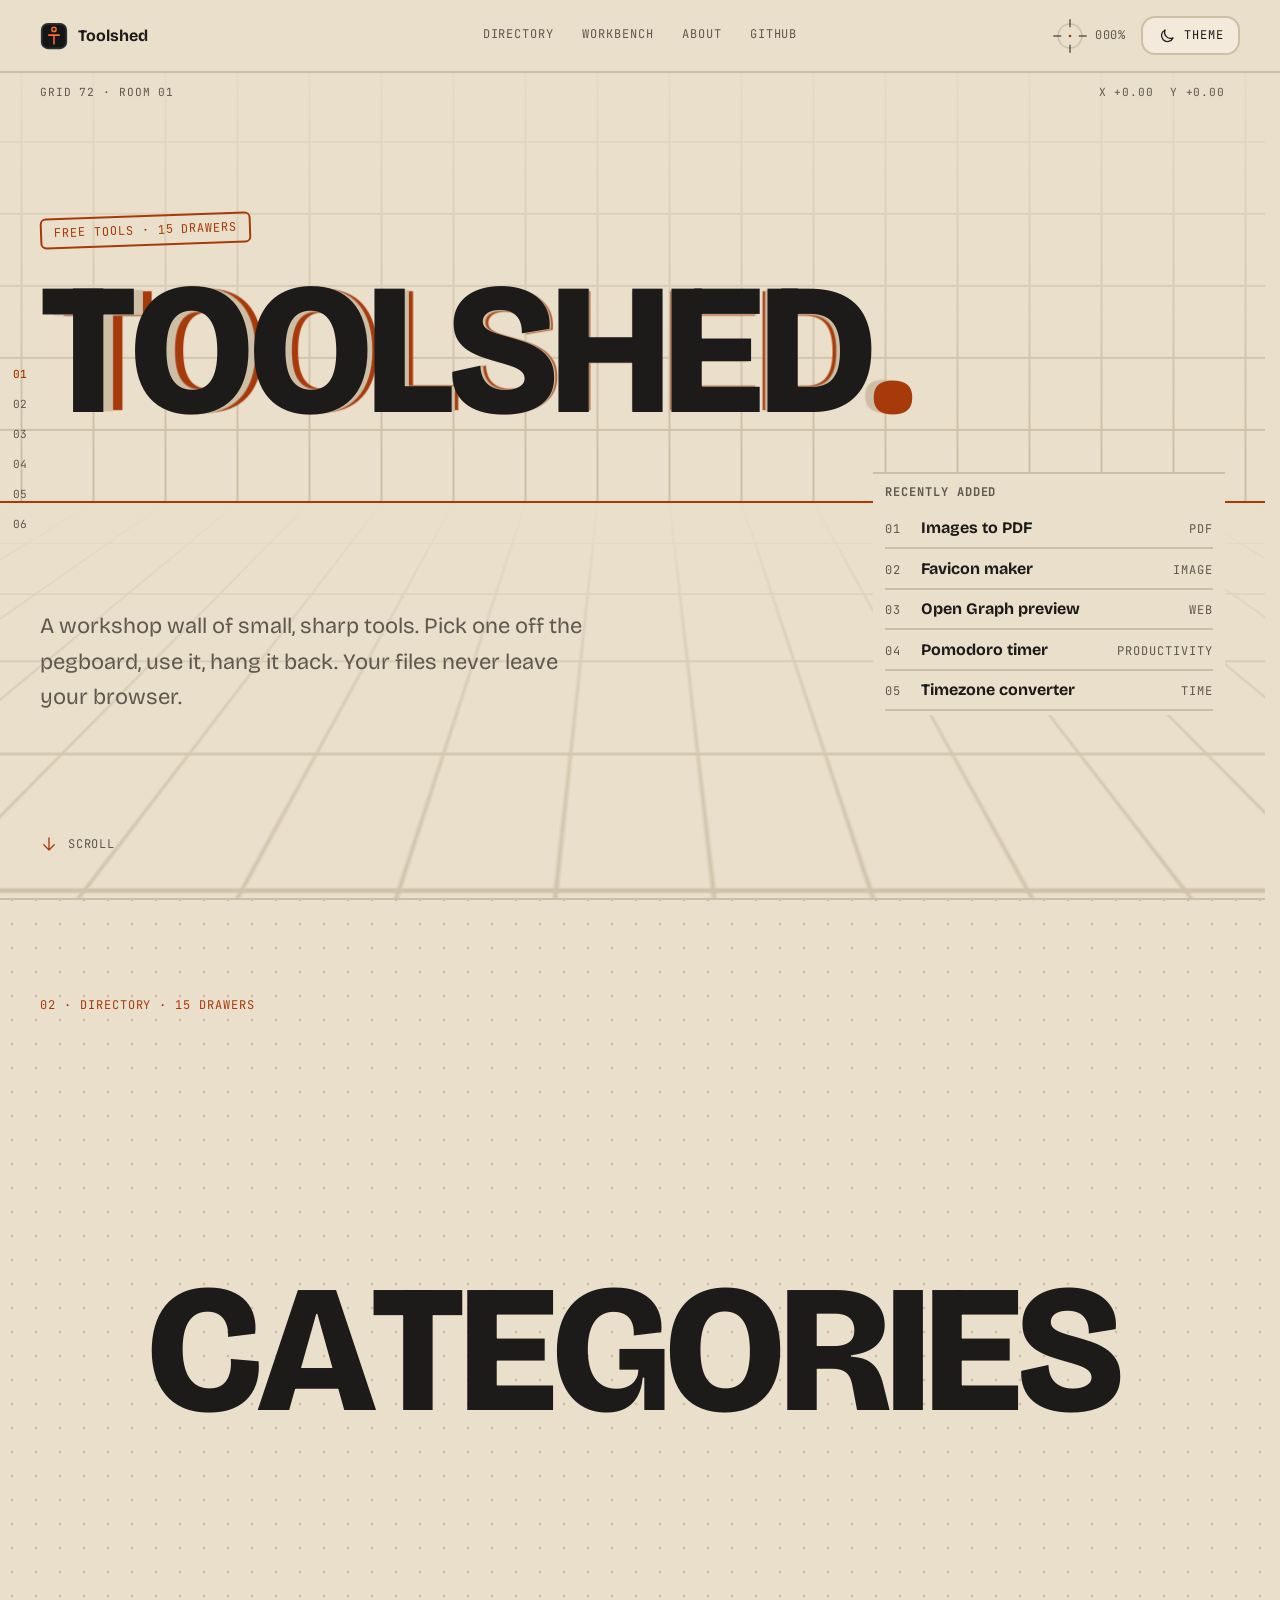
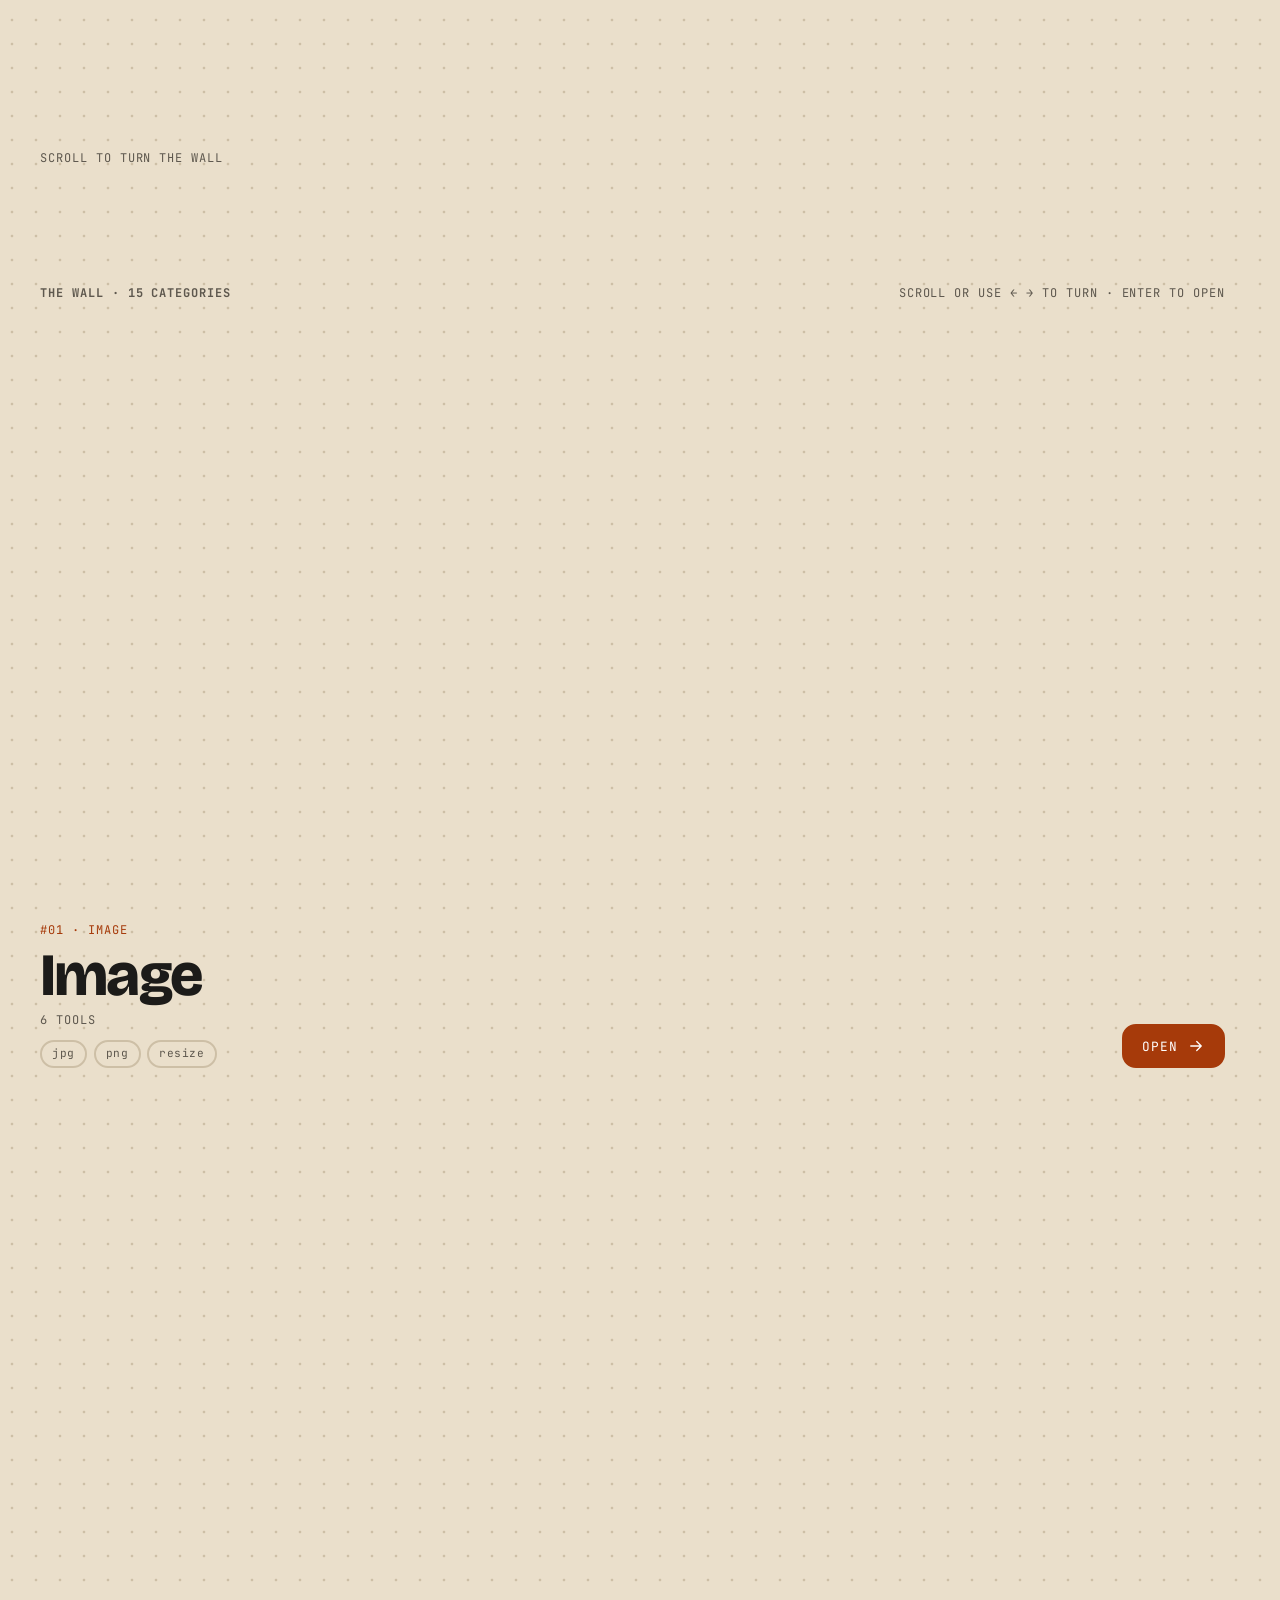
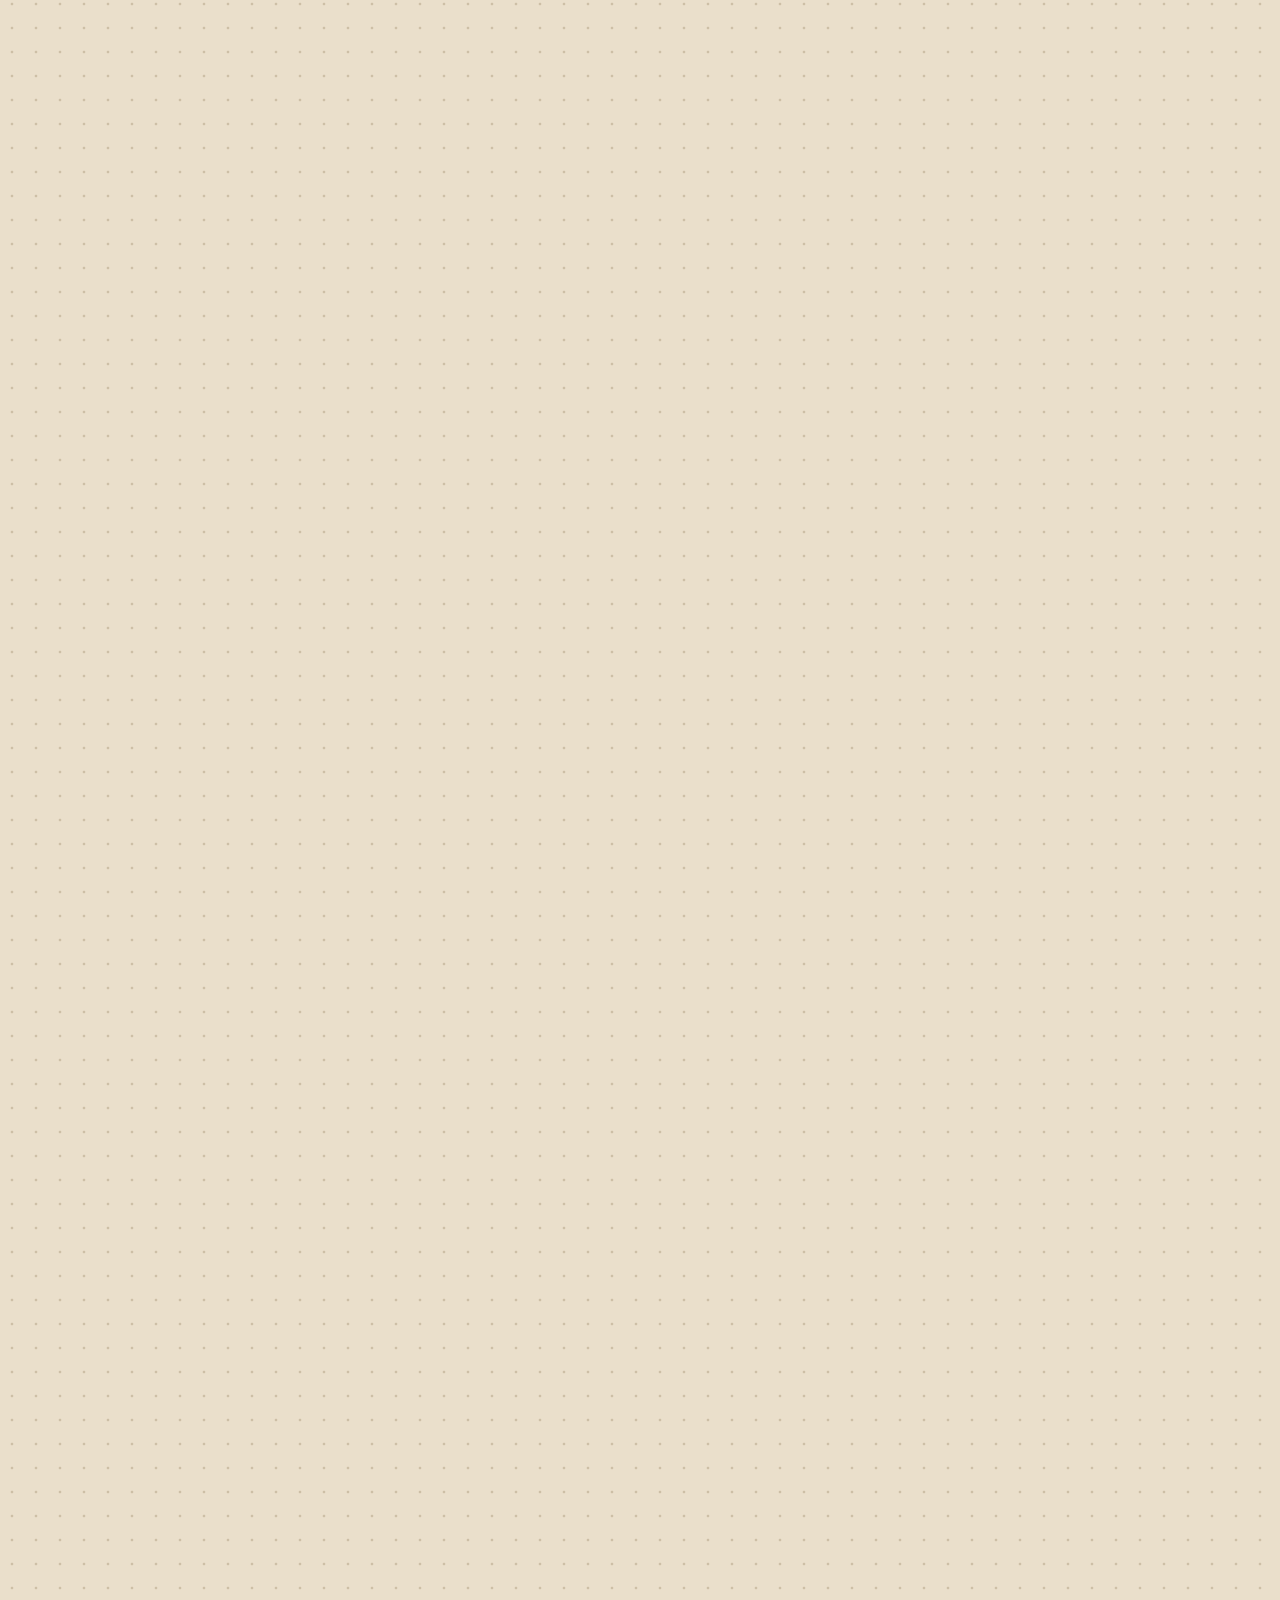
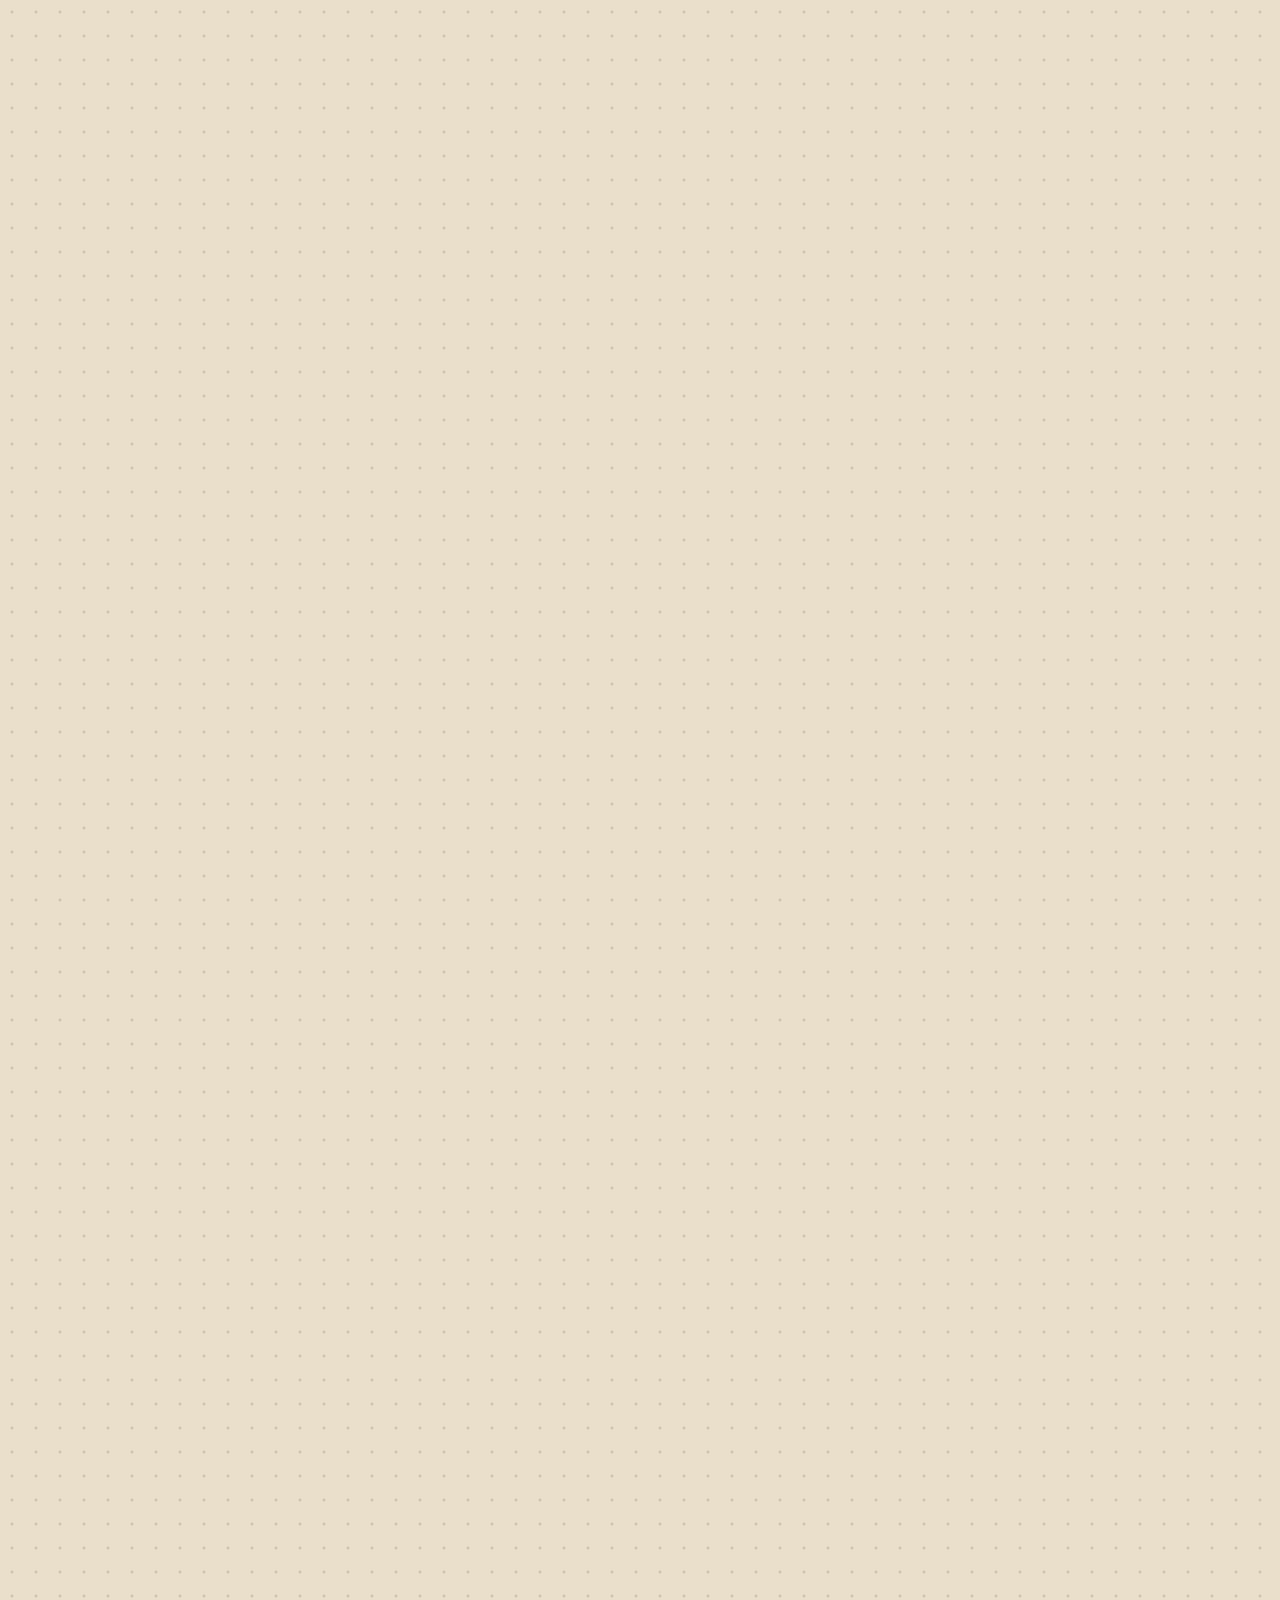
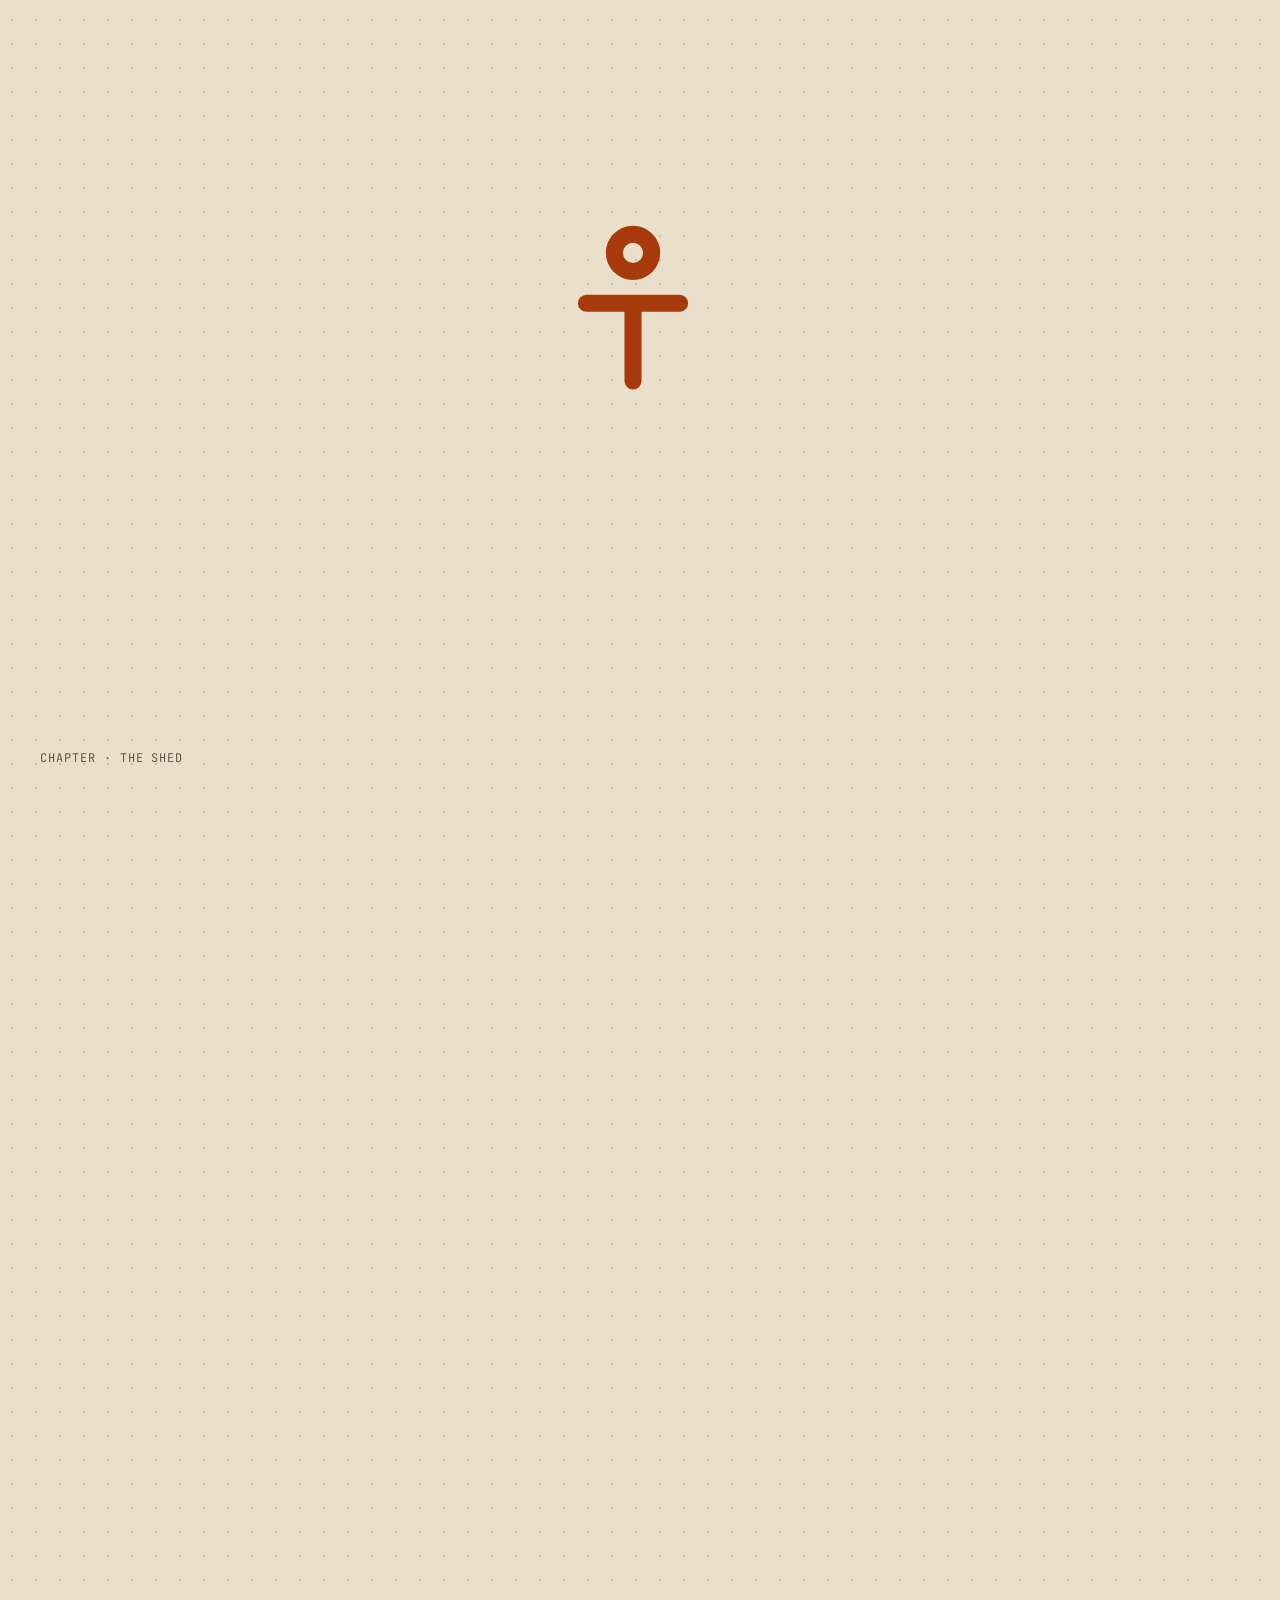
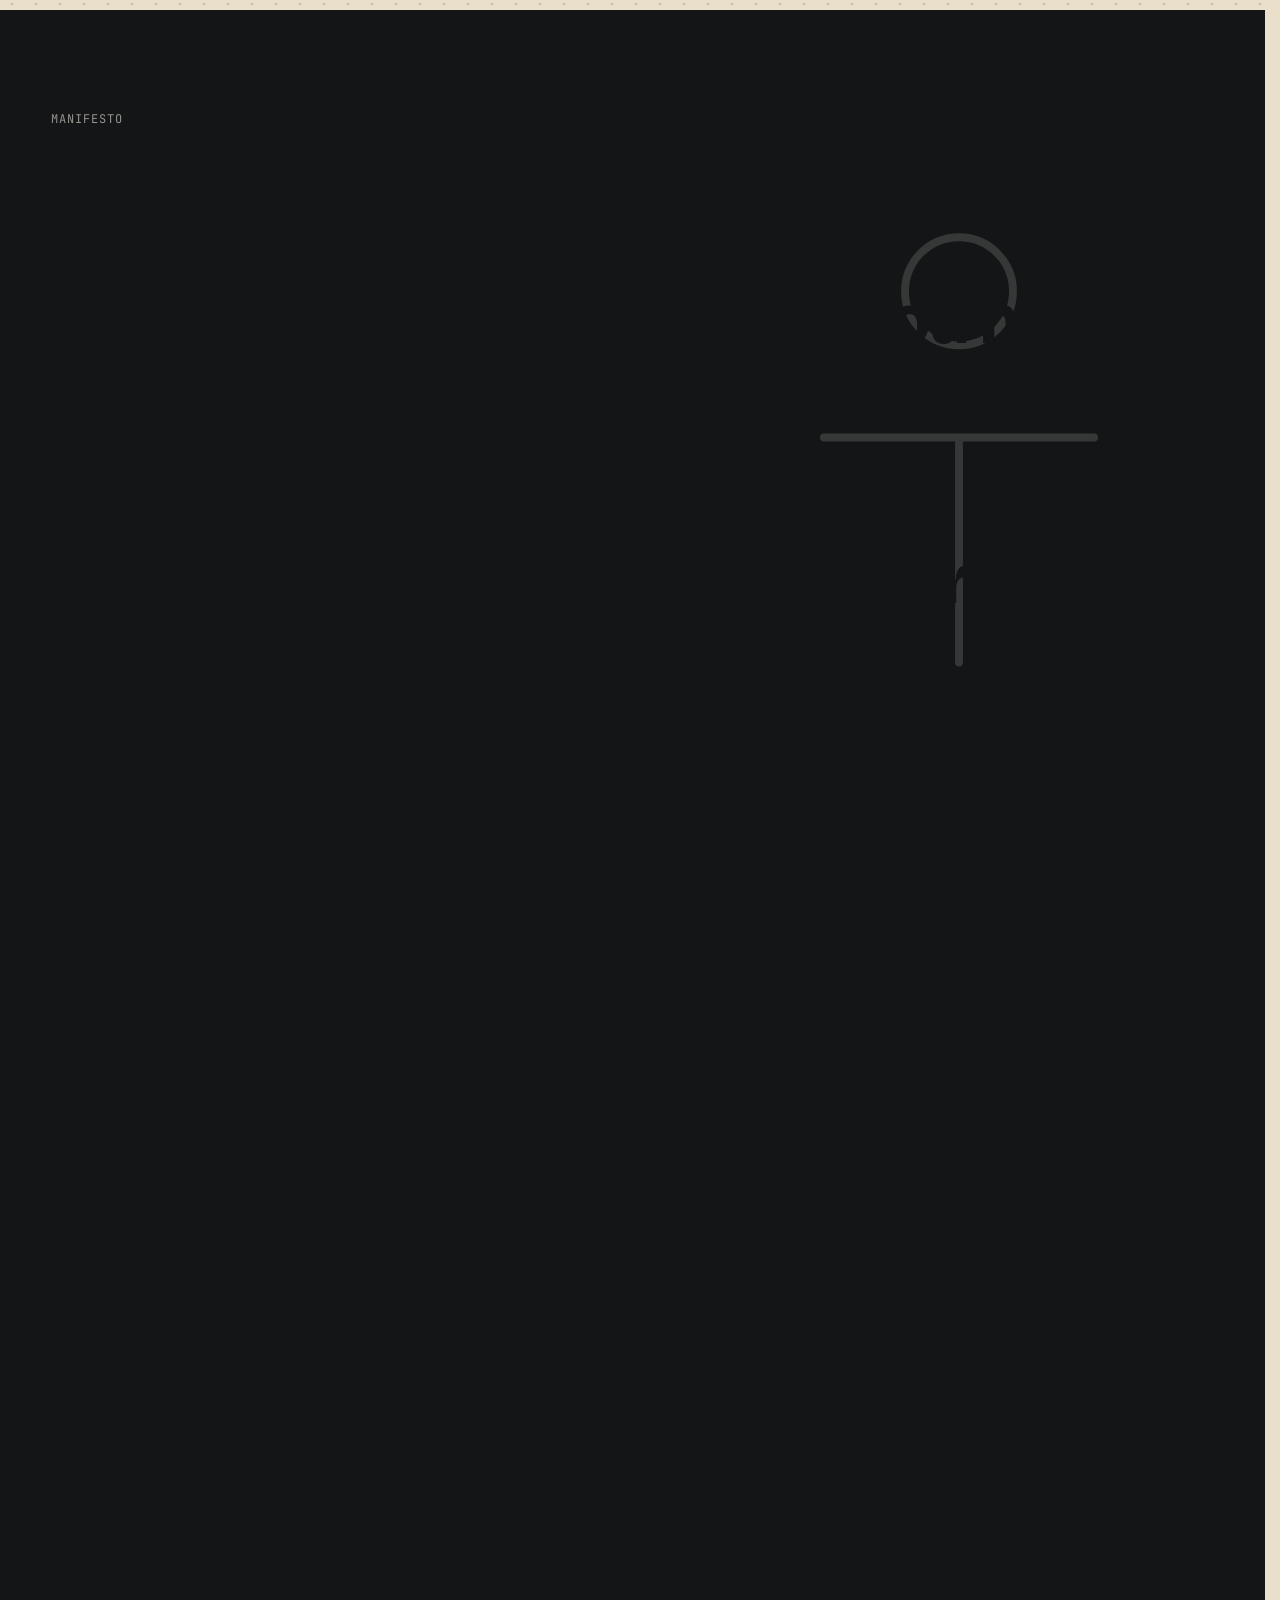
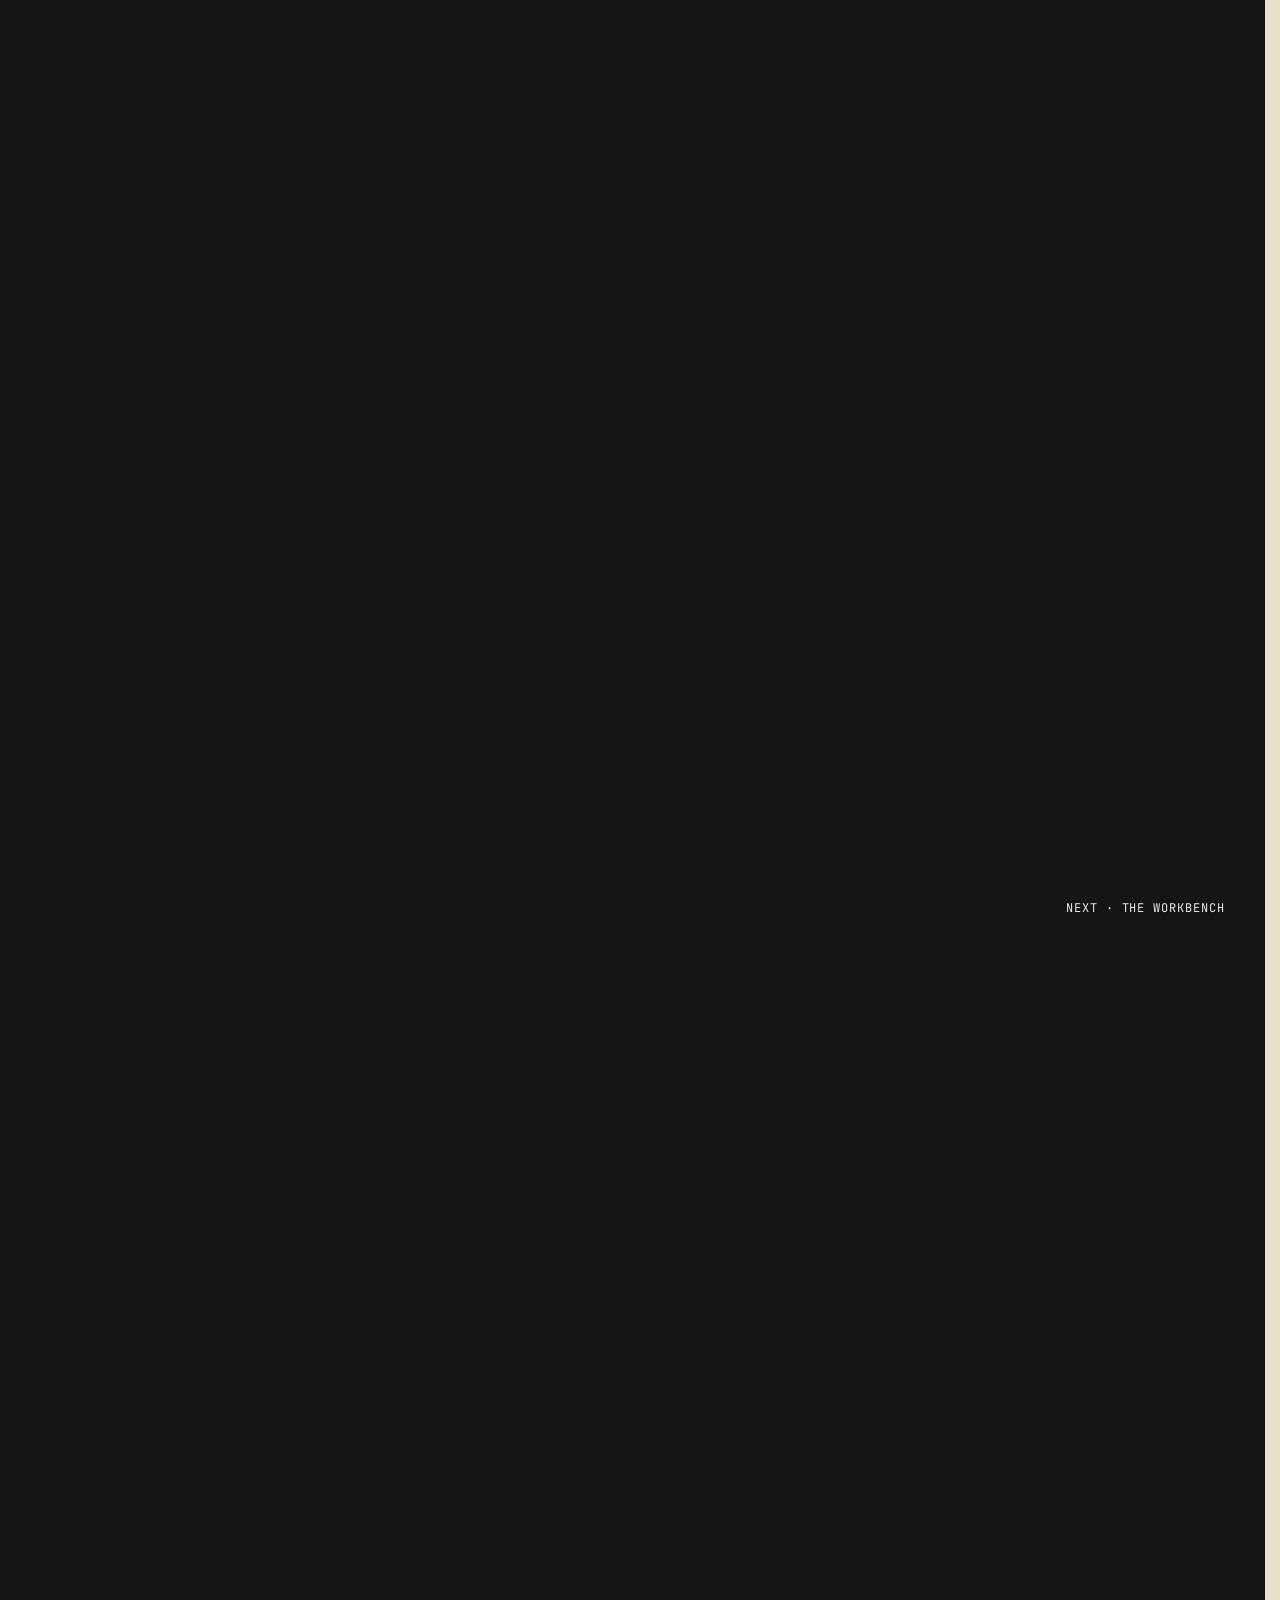
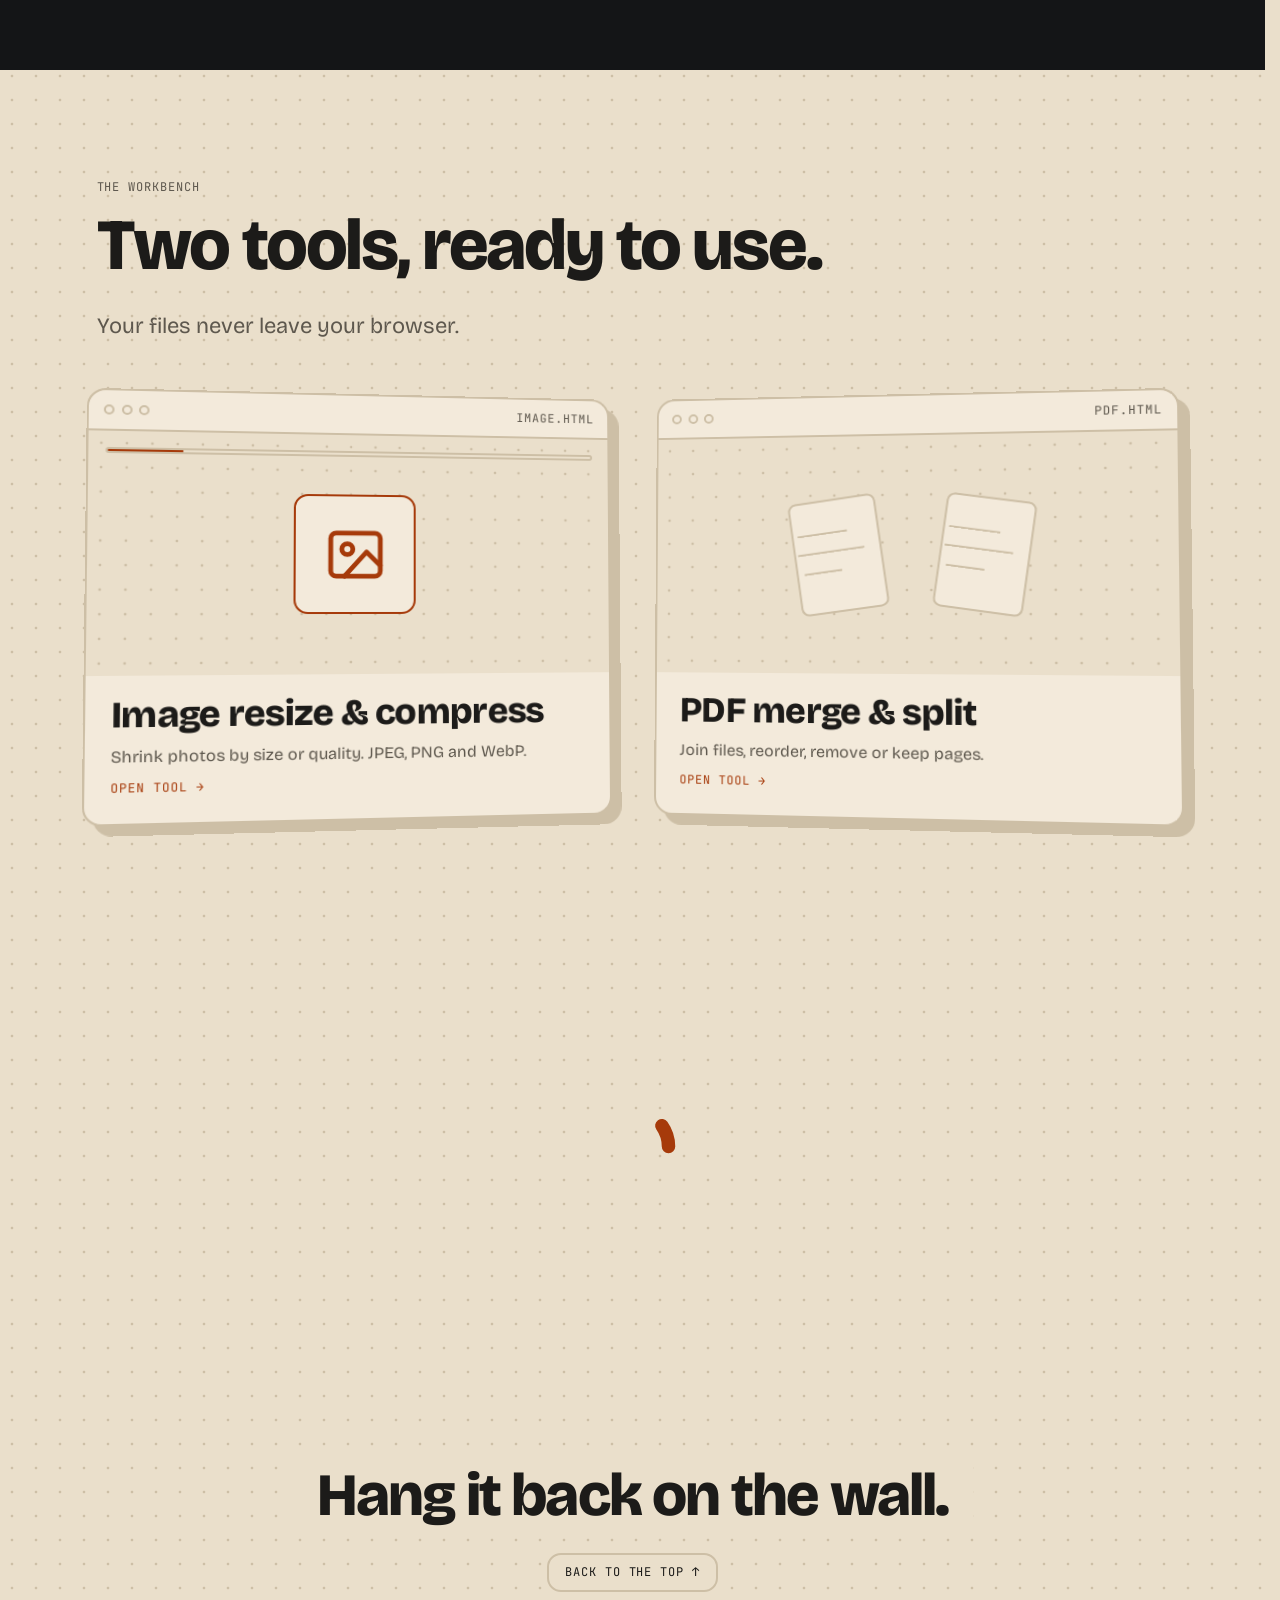
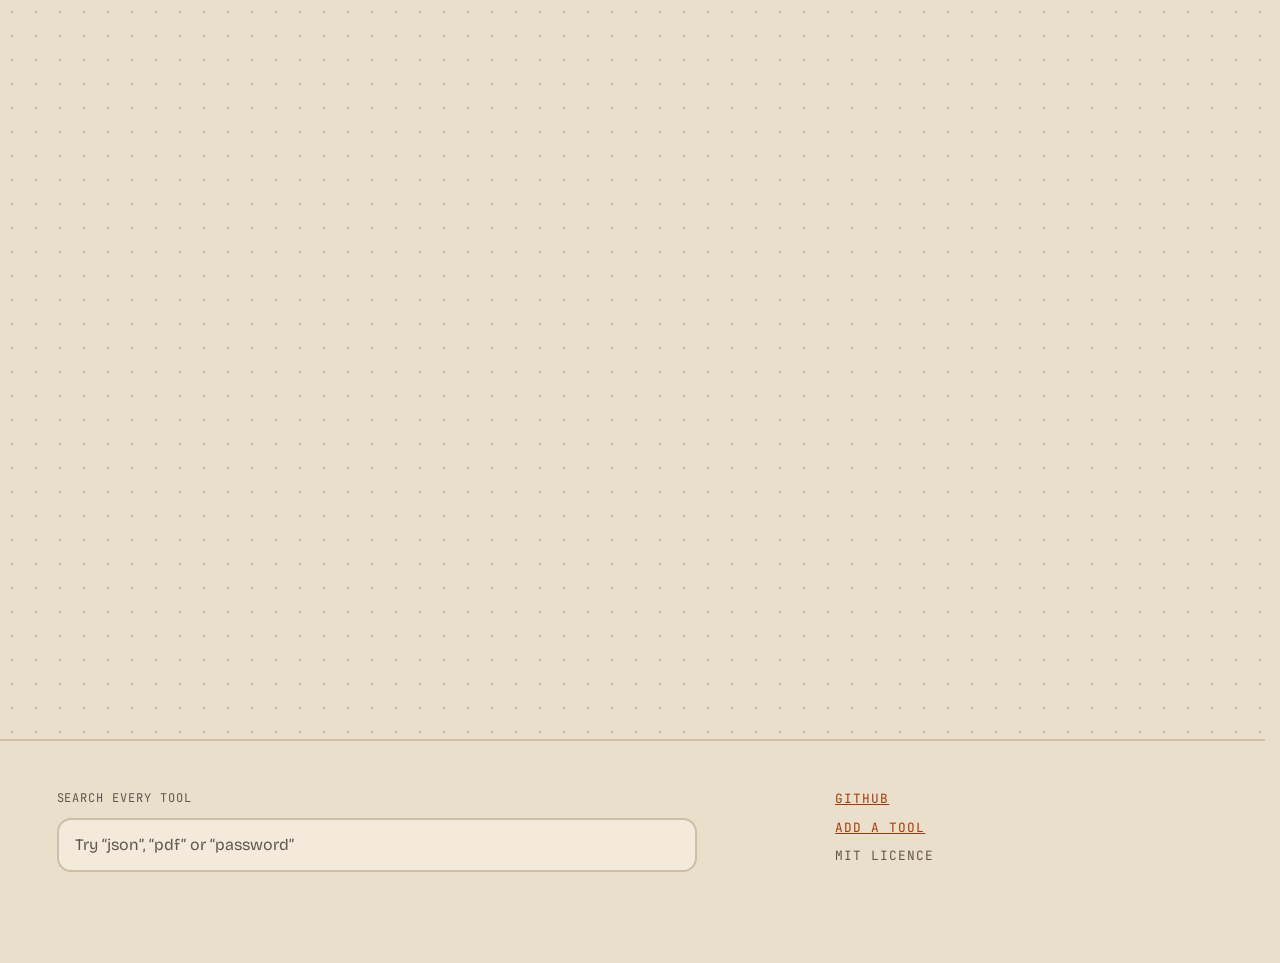
==== commit 59efbe4d: "Ring panels as lit windows; shorter brand and outro beats Each category panel gets a tint fill, its " ====
--- a/index.html
+++ b/index.html
@@ -122,7 +122,9 @@
             <span class="panel-hole" aria-hidden="true"></span>
             <span class="panel-stripe" aria-hidden="true"></span>
             <span class="label panel-num" aria-hidden="true">01</span>
+            <span class="panel-art" aria-hidden="true"><svg viewBox="0 0 120 120"><rect x="30" y="16" width="70" height="54" rx="6"/><rect x="22" y="26" width="70" height="54" rx="6"/><rect x="12" y="38" width="76" height="62" rx="6"/><circle cx="34" cy="58" r="7"/><path d="M12 90l24-22 16 14 14-12 22 20"/></svg></span>
             <span class="panel-name">Image</span>
+            <span class="panel-tags" aria-hidden="true"><span>Crop &amp; rotate</span><span>Format converter</span><span>EXIF viewer</span><span>Image to Base64</span></span>
             <span class="panel-extra">
               <span class="label panel-count">6 tools</span>
               <span class="panel-samples">Image resize &amp; compress · Crop &amp; rotate · Format converter</span>
@@ -134,7 +136,9 @@
             <span class="panel-hole" aria-hidden="true"></span>
             <span class="panel-stripe" aria-hidden="true"></span>
             <span class="label panel-num" aria-hidden="true">02</span>
+            <span class="panel-art" aria-hidden="true"><svg viewBox="0 0 120 120"><path d="M40 14h36l20 20v58a6 6 0 0 1-6 6H40a6 6 0 0 1-6-6V20a6 6 0 0 1 6-6z"/><path d="M76 14v20h20"/><path d="M28 26h-2a6 6 0 0 0-6 6v68a6 6 0 0 0 6 6h50a6 6 0 0 0 6-6v-2"/><path d="M46 52h36M46 64h36M46 76h24"/></svg></span>
             <span class="panel-name">PDF</span>
+            <span class="panel-tags" aria-hidden="true"><span>PDF merge &amp; split</span><span>Reorder pages</span><span>Extract pages</span><span>Remove pages</span></span>
             <span class="panel-extra">
               <span class="label panel-count">5 tools</span>
               <span class="panel-samples">PDF merge &amp; split · Reorder pages · Extract pages</span>
@@ -146,7 +150,9 @@
             <span class="panel-hole" aria-hidden="true"></span>
             <span class="panel-stripe" aria-hidden="true"></span>
             <span class="label panel-num" aria-hidden="true">03</span>
+            <span class="panel-art" aria-hidden="true"><svg viewBox="0 0 120 120"><path d="M14 30h62M14 46h82M14 62h50M14 78h74M14 94h40"/><path d="M88 58v40M80 58h16M80 98h16"/></svg></span>
             <span class="panel-name">Text</span>
+            <span class="panel-tags" aria-hidden="true"><span>Word counter</span><span>Case converter</span><span>Diff checker</span></span>
             <span class="panel-extra">
               <span class="label panel-count">5 tools</span>
               <span class="panel-samples">Word counter · Case converter · Diff checker</span>
@@ -158,7 +164,9 @@
             <span class="panel-hole" aria-hidden="true"></span>
             <span class="panel-stripe" aria-hidden="true"></span>
             <span class="label panel-num" aria-hidden="true">04</span>
+            <span class="panel-art" aria-hidden="true"><svg viewBox="0 0 120 120"><rect x="10" y="18" width="100" height="84" rx="8"/><path d="M10 36h100"/><circle cx="22" cy="27" r="2.5"/><circle cx="32" cy="27" r="2.5"/><circle cx="42" cy="27" r="2.5"/><path d="M44 56L30 70l14 14M76 56l14 14-14 14M66 50L54 90"/></svg></span>
             <span class="panel-name">Developer</span>
+            <span class="panel-tags" aria-hidden="true"><span>JSON formatter</span><span>Regex tester</span><span>Cron explainer</span><span>JWT decoder</span></span>
             <span class="panel-extra">
               <span class="label panel-count">6 tools</span>
               <span class="panel-samples">JSON formatter · Regex tester · Cron explainer</span>
@@ -170,7 +178,9 @@
             <span class="panel-hole" aria-hidden="true"></span>
             <span class="panel-stripe" aria-hidden="true"></span>
             <span class="label panel-num" aria-hidden="true">05</span>
+            <span class="panel-art" aria-hidden="true"><svg viewBox="0 0 120 120"><rect x="12" y="20" width="96" height="80" rx="6"/><path d="M12 40h96M12 60h96M12 80h96M44 20v80M76 20v80"/><path d="M20 30h16M52 30h16M84 30h16"/></svg></span>
             <span class="panel-name">Data</span>
+            <span class="panel-tags" aria-hidden="true"><span>CSV to JSON</span><span>JSON to CSV</span><span>YAML to JSON</span><span>Table sorter</span></span>
             <span class="panel-extra">
               <span class="label panel-count">4 tools</span>
               <span class="panel-samples">CSV to JSON · JSON to CSV · YAML to JSON</span>
@@ -182,7 +192,9 @@
             <span class="panel-hole" aria-hidden="true"></span>
             <span class="panel-stripe" aria-hidden="true"></span>
             <span class="label panel-num" aria-hidden="true">06</span>
+            <span class="panel-art" aria-hidden="true"><svg viewBox="0 0 120 120"><circle cx="38" cy="96" r="6"/><rect x="30" y="16" width="20" height="80" rx="6" transform="rotate(-32 40 96)"/><rect x="30" y="16" width="20" height="80" rx="6" transform="rotate(-6 40 96)"/><rect x="30" y="16" width="20" height="80" rx="6" transform="rotate(20 40 96)"/><path d="M80 30a10 10 0 1 0 0.01 0"/></svg></span>
             <span class="panel-name">Colour</span>
+            <span class="panel-tags" aria-hidden="true"><span>Palette maker</span><span>Contrast checker</span><span>Gradient picker</span><span>Colour converter</span></span>
             <span class="panel-extra">
               <span class="label panel-count">4 tools</span>
               <span class="panel-samples">Palette maker · Contrast checker · Gradient picker</span>
@@ -194,7 +206,9 @@
             <span class="panel-hole" aria-hidden="true"></span>
             <span class="panel-stripe" aria-hidden="true"></span>
             <span class="label panel-num" aria-hidden="true">07</span>
+            <span class="panel-art" aria-hidden="true"><svg viewBox="0 0 120 120"><rect x="26" y="10" width="68" height="100" rx="10"/><rect x="36" y="20" width="48" height="20" rx="4"/><path d="M70 30h6"/><rect x="36" y="50" width="12" height="12" rx="3"/><rect x="54" y="50" width="12" height="12" rx="3"/><rect x="72" y="50" width="12" height="12" rx="3"/><rect x="36" y="68" width="12" height="12" rx="3"/><rect x="54" y="68" width="12" height="12" rx="3"/><rect x="72" y="68" width="12" height="12" rx="3"/><rect x="36" y="86" width="30" height="12" rx="3"/><rect x="72" y="86" width="12" height="12" rx="3"/></svg></span>
             <span class="panel-name">Calculators</span>
+            <span class="panel-tags" aria-hidden="true"><span>Tip splitter</span><span>Loan calculator</span><span>BMI calculator</span></span>
             <span class="panel-extra">
               <span class="label panel-count">4 tools</span>
               <span class="panel-samples">Percentage calculator · Tip splitter · Loan calculator</span>
@@ -206,7 +220,9 @@
             <span class="panel-hole" aria-hidden="true"></span>
             <span class="panel-stripe" aria-hidden="true"></span>
             <span class="label panel-num" aria-hidden="true">08</span>
+            <span class="panel-art" aria-hidden="true"><svg viewBox="0 0 120 120"><rect x="10" y="74" width="100" height="26" rx="4"/><path d="M22 74v10M34 74v6M46 74v10M58 74v6M70 74v10M82 74v6M94 74v10"/><path d="M26 30h64l-12-12M94 50H30l12 12"/></svg></span>
             <span class="panel-name">Converters</span>
+            <span class="panel-tags" aria-hidden="true"><span>Unit converter</span><span>Number bases</span><span>Roman numerals</span></span>
             <span class="panel-extra">
               <span class="label panel-count">4 tools</span>
               <span class="panel-samples">Unit converter · Temperature converter · Number bases</span>
@@ -218,7 +234,9 @@
             <span class="panel-hole" aria-hidden="true"></span>
             <span class="panel-stripe" aria-hidden="true"></span>
             <span class="label panel-num" aria-hidden="true">09</span>
+            <span class="panel-art" aria-hidden="true"><svg viewBox="0 0 120 120"><circle cx="60" cy="66" r="40"/><path d="M52 14h16M60 14v12M92 30l8-8"/><path d="M60 66V42M60 66l16 10"/><circle cx="60" cy="66" r="3"/><path d="M60 30v4M96 66h-4M60 102v-4M24 66h4"/></svg></span>
             <span class="panel-name">Time</span>
+            <span class="panel-tags" aria-hidden="true"><span>Timezone converter</span><span>Date difference</span><span>Countdown timer</span><span>Unix timestamp</span></span>
             <span class="panel-extra">
               <span class="label panel-count">4 tools</span>
               <span class="panel-samples">Timezone converter · Date difference · Countdown timer</span>
@@ -230,7 +248,9 @@
             <span class="panel-hole" aria-hidden="true"></span>
             <span class="panel-stripe" aria-hidden="true"></span>
             <span class="label panel-num" aria-hidden="true">10</span>
+            <span class="panel-art" aria-hidden="true"><svg viewBox="0 0 120 120"><path d="M38 52V38a22 22 0 0 1 44 0v14"/><rect x="24" y="52" width="72" height="56" rx="8"/><circle cx="60" cy="74" r="7"/><path d="M60 81v12"/></svg></span>
             <span class="panel-name">Security</span>
+            <span class="panel-tags" aria-hidden="true"><span>Password generator</span><span>Hash generator</span><span>Passphrase maker</span><span>Password strength</span></span>
             <span class="panel-extra">
               <span class="label panel-count">4 tools</span>
               <span class="panel-samples">Password generator · Hash generator · Passphrase maker</span>
@@ -242,7 +262,9 @@
             <span class="panel-hole" aria-hidden="true"></span>
             <span class="panel-stripe" aria-hidden="true"></span>
             <span class="label panel-num" aria-hidden="true">11</span>
+            <span class="panel-art" aria-hidden="true"><svg viewBox="0 0 120 120"><path d="M14 26h10M34 26h24M68 26h10M88 26h18"/><path d="M14 50h24M48 50h10M68 50h24M102 50h4"/><path d="M14 74h10M34 74h10M54 74h24M88 74h18"/><path d="M30 96l-10 8 10 8M90 96l10 8-10 8M54 112l12-16"/></svg></span>
             <span class="panel-name">Encoding</span>
+            <span class="panel-tags" aria-hidden="true"><span>Base64</span><span>URL encode &amp; decode</span><span>HTML entities</span><span>Morse code</span></span>
             <span class="panel-extra">
               <span class="label panel-count">4 tools</span>
               <span class="panel-samples">Base64 · URL encode &amp; decode · HTML entities</span>
@@ -254,7 +276,9 @@
             <span class="panel-hole" aria-hidden="true"></span>
             <span class="panel-stripe" aria-hidden="true"></span>
             <span class="label panel-num" aria-hidden="true">12</span>
+            <span class="panel-art" aria-hidden="true"><svg viewBox="0 0 120 120"><rect x="10" y="10" width="100" height="100" rx="10"/><path d="M60 10v100M10 60h100"/><path d="M35 22v26M22 35h26M72 35h26M76 72l18 18M94 72L76 90M22 85h26"/><circle cx="35" cy="75" r="2.5"/><circle cx="35" cy="95" r="2.5"/></svg></span>
             <span class="panel-name">Math</span>
+            <span class="panel-tags" aria-hidden="true"><span>Fractions</span><span>Prime checker</span><span>Statistics</span><span>Number to words</span></span>
             <span class="panel-extra">
               <span class="label panel-count">4 tools</span>
               <span class="panel-samples">Fractions · Prime checker · Statistics</span>
@@ -266,7 +290,9 @@
             <span class="panel-hole" aria-hidden="true"></span>
             <span class="panel-stripe" aria-hidden="true"></span>
             <span class="label panel-num" aria-hidden="true">13</span>
+            <span class="panel-art" aria-hidden="true"><svg viewBox="0 0 120 120"><circle cx="56" cy="56" r="42"/><ellipse cx="56" cy="56" rx="18" ry="42"/><path d="M14 56h84M20 34h72M20 78h72"/><path d="M84 80l22 8-10 4-4 10z"/></svg></span>
             <span class="panel-name">Web</span>
+            <span class="panel-tags" aria-hidden="true"><span>Meta tag builder</span><span>Slugify</span><span>UTM builder</span><span>Open Graph preview</span></span>
             <span class="panel-extra">
               <span class="label panel-count">4 tools</span>
               <span class="panel-samples">Meta tag builder · Slugify · UTM builder</span>
@@ -278,7 +304,9 @@
             <span class="panel-hole" aria-hidden="true"></span>
             <span class="panel-stripe" aria-hidden="true"></span>
             <span class="label panel-num" aria-hidden="true">14</span>
+            <span class="panel-art" aria-hidden="true"><svg viewBox="0 0 120 120"><rect x="22" y="16" width="76" height="94" rx="8"/><rect x="44" y="10" width="32" height="14" rx="4"/><rect x="34" y="40" width="12" height="12" rx="2"/><path d="M36 46l3 3 6-7M54 46h32"/><rect x="34" y="62" width="12" height="12" rx="2"/><path d="M36 68l3 3 6-7M54 68h32"/><rect x="34" y="84" width="12" height="12" rx="2"/><path d="M54 90h24"/></svg></span>
             <span class="panel-name">Productivity</span>
+            <span class="panel-tags" aria-hidden="true"><span>Pomodoro timer</span><span>Checklist</span><span>Notepad</span><span>Stopwatch</span></span>
             <span class="panel-extra">
               <span class="label panel-count">4 tools</span>
               <span class="panel-samples">Pomodoro timer · Checklist · Notepad</span>
@@ -290,7 +318,9 @@
             <span class="panel-hole" aria-hidden="true"></span>
             <span class="panel-stripe" aria-hidden="true"></span>
             <span class="label panel-num" aria-hidden="true">15</span>
+            <span class="panel-art" aria-hidden="true"><svg viewBox="0 0 120 120"><rect x="12" y="34" width="52" height="52" rx="10" transform="rotate(-12 38 60)"/><rect x="60" y="44" width="48" height="48" rx="10" transform="rotate(14 84 68)"/><circle cx="28" cy="50" r="4" class="pip"/><circle cx="38" cy="60" r="4" class="pip"/><circle cx="48" cy="70" r="4" class="pip"/><circle cx="76" cy="60" r="4" class="pip"/><circle cx="92" cy="76" r="4" class="pip"/></svg></span>
             <span class="panel-name">Fun</span>
+            <span class="panel-tags" aria-hidden="true"><span>Dice roller</span><span>Coin flip</span><span>Random picker</span><span>Name shuffler</span></span>
             <span class="panel-extra">
               <span class="label panel-count">4 tools</span>
               <span class="panel-samples">Dice roller · Coin flip · Random picker</span>
--- a/assets/css/ring.css
+++ b/assets/css/ring.css
@@ -2,14 +2,33 @@
 :root {
   --tint-l: 0.72;
   --tint-c: 0.09;
+  /* Lit-window panels: lightness of fill, ink, soft ink, art, tag, edge */
+  --pan-fill: 0.33;
+  --pan-ink: 0.96;
+  --pan-soft: 0.86;
+  --pan-art: 0.86;
+  --pan-tag: 0.21;
+  --pan-edge: 0.45;
 }
 @media (prefers-color-scheme: light) {
   :root:not([data-theme='dark']) {
     --tint-l: 0.55;
+    --pan-fill: 0.89;
+    --pan-ink: 0.2;
+    --pan-soft: 0.36;
+    --pan-art: 0.42;
+    --pan-tag: 0.975;
+    --pan-edge: 0.72;
   }
 }
 :root[data-theme='light'] {
   --tint-l: 0.55;
+  --pan-fill: 0.89;
+  --pan-ink: 0.2;
+  --pan-soft: 0.36;
+  --pan-art: 0.42;
+  --pan-tag: 0.975;
+  --pan-edge: 0.72;
 }
 
 html {
@@ -58,12 +77,12 @@
   flex-direction: column;
   width: 100%;
   height: 100%;
-  min-height: 15rem;
+  min-height: 21rem;
   padding: 2.5rem 1.25rem 1.25rem;
   text-align: left;
-  background: var(--surface);
-  color: var(--text);
-  border: 2px solid var(--line);
+  background: oklch(var(--pan-fill) 0.06 var(--hue));
+  color: oklch(var(--pan-ink) 0.02 var(--hue));
+  border: 2px solid oklch(var(--pan-edge) 0.05 var(--hue));
   border-radius: 14px;
   font: inherit;
   cursor: pointer;
@@ -97,6 +116,69 @@
   position: absolute;
   top: 0.9rem;
   left: 1.25rem;
+  color: oklch(var(--pan-soft) 0.04 var(--hue));
+}
+
+/* Line-art illustration, drawn per category in index.html */
+.panel-art {
+  position: absolute;
+  top: 2.4rem;
+  left: 50%;
+  width: min(52%, 10rem);
+  translate: -50% 0;
+  color: oklch(var(--pan-art) 0.11 var(--hue));
+}
+
+.panel-art svg {
+  display: block;
+  width: 100%;
+  fill: none;
+  stroke: currentColor;
+  stroke-width: 3;
+  stroke-linecap: round;
+  stroke-linejoin: round;
+}
+
+.panel-art .pip {
+  fill: currentColor;
+  stroke: none;
+}
+
+/* Tool names hanging like labels on pegs */
+.panel-tags {
+  display: flex;
+  flex-wrap: wrap;
+  gap: 0.35rem 0.4rem;
+  margin-top: 0.6rem;
+}
+
+.panel-tags span {
+  position: relative;
+  padding: 0.12rem 0.5rem 0.12rem 1.05rem;
+  background: oklch(var(--pan-tag) 0.03 var(--hue));
+  color: oklch(var(--pan-ink) 0.02 var(--hue));
+  border-radius: 6px;
+  font-family: var(--font-mono);
+  font-size: 0.66rem;
+  line-height: 1.5;
+  white-space: nowrap;
+  rotate: -1.5deg;
+}
+
+.panel-tags span:nth-child(even) {
+  rotate: 1.5deg;
+}
+
+.panel-tags span::before {
+  content: '';
+  position: absolute;
+  left: 0.42rem;
+  top: 50%;
+  width: 0.32rem;
+  height: 0.32rem;
+  margin-top: -0.16rem;
+  border-radius: 50%;
+  background: oklch(var(--pan-fill) 0.06 var(--hue));
 }
 
 .panel-name {
@@ -115,13 +197,18 @@
 }
 
 .panel-count {
-  color: var(--accent);
-}
-
+  color: oklch(var(--pan-soft) 0.04 var(--hue));
+}
+
+/* The tags show the samples; keep the sentence for screen readers */
 .panel-samples {
-  color: var(--muted);
-  font-size: 0.9rem;
-  line-height: 1.4;
+  position: absolute;
+  width: 1px;
+  height: 1px;
+  margin: -1px;
+  overflow: hidden;
+  clip: rect(0 0 0 0);
+  white-space: nowrap;
 }
 
 /* The ring seen from inside (motion allowed + JS). DESIGN_BRIEF section 8, beat 4:
--- a/assets/css/story.css
+++ b/assets/css/story.css
@@ -38,8 +38,8 @@
   html.js .brand-beat {
     --sp: 0;
     display: block;
-    height: 280vh;
-    height: 280svh;
+    height: 190vh;
+    height: 190svh;
     min-height: 0;
     padding: 0;
   }
@@ -573,8 +573,8 @@
 @media (prefers-reduced-motion: no-preference) {
   html.js .outro {
     --sp: 0;
-    height: 220vh;
-    height: 220svh;
+    height: 160vh;
+    height: 160svh;
   }
 
   html.js .outro .story-stage {
